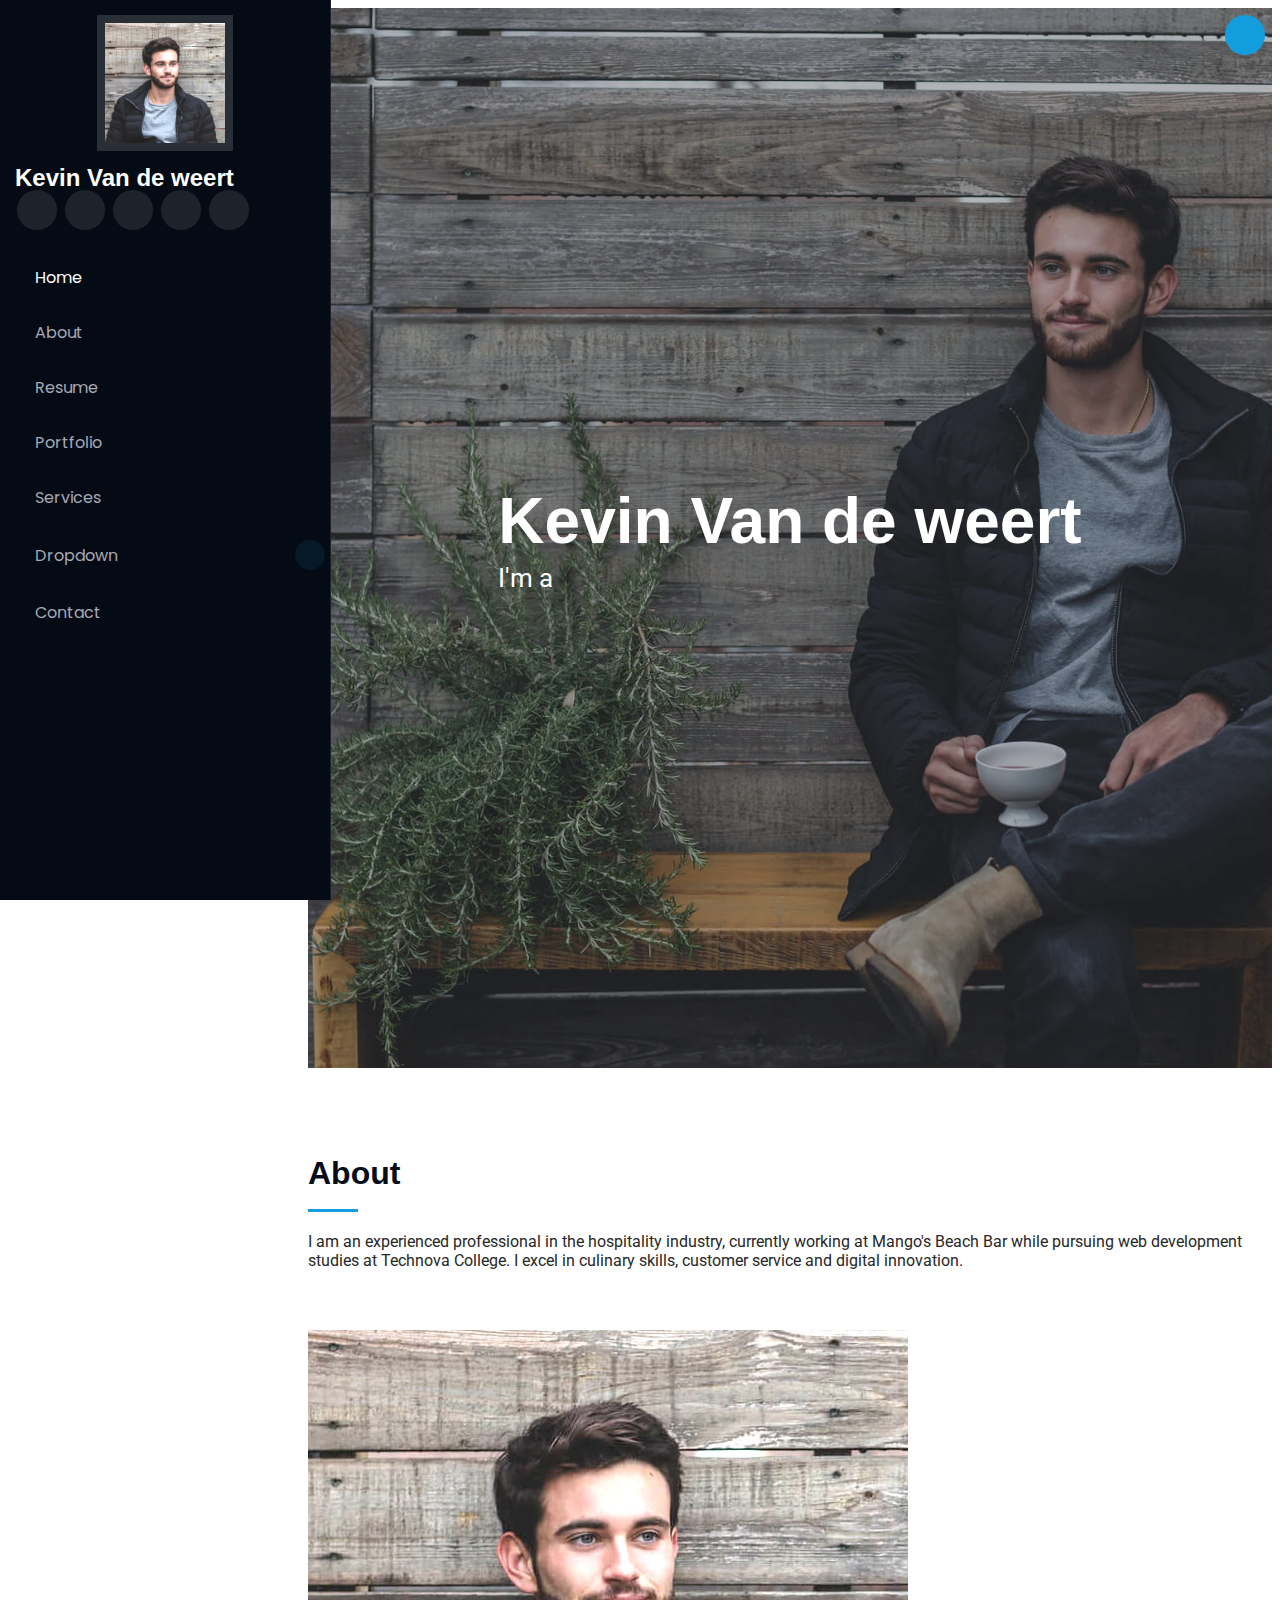
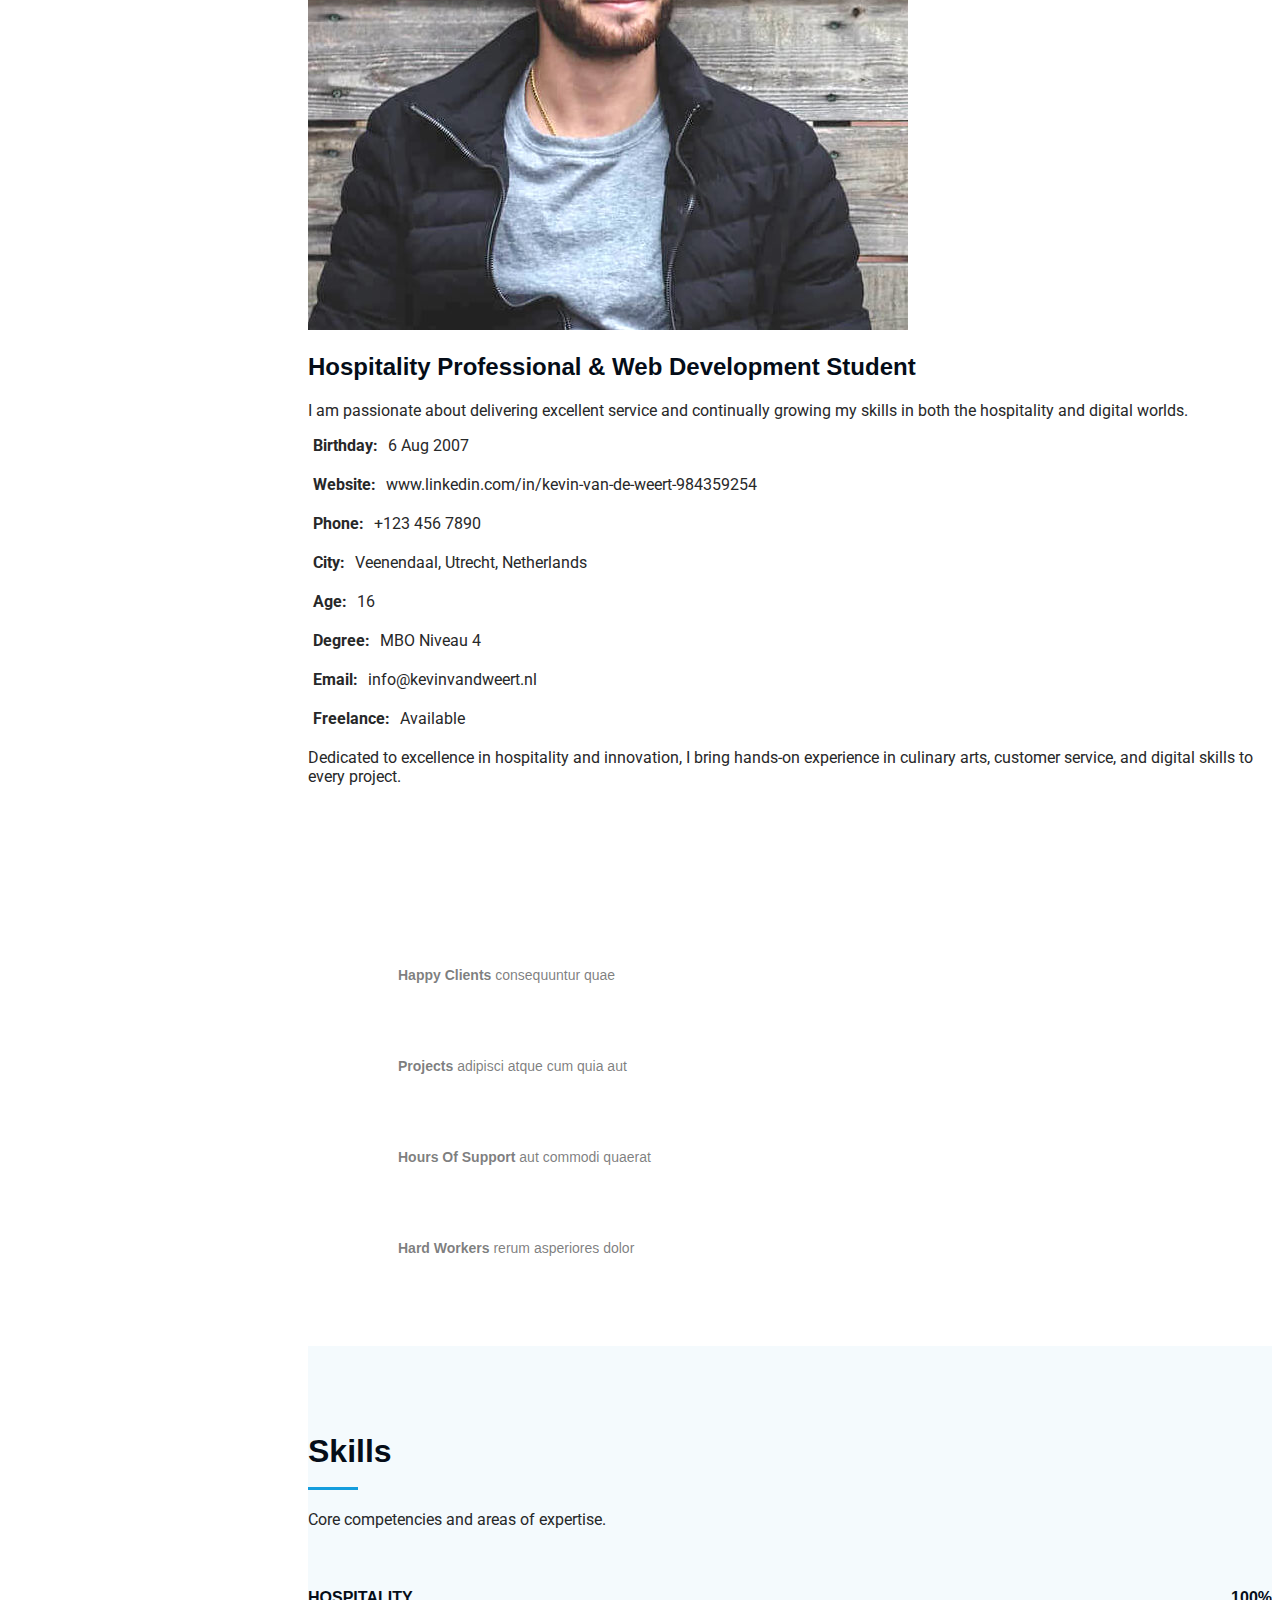
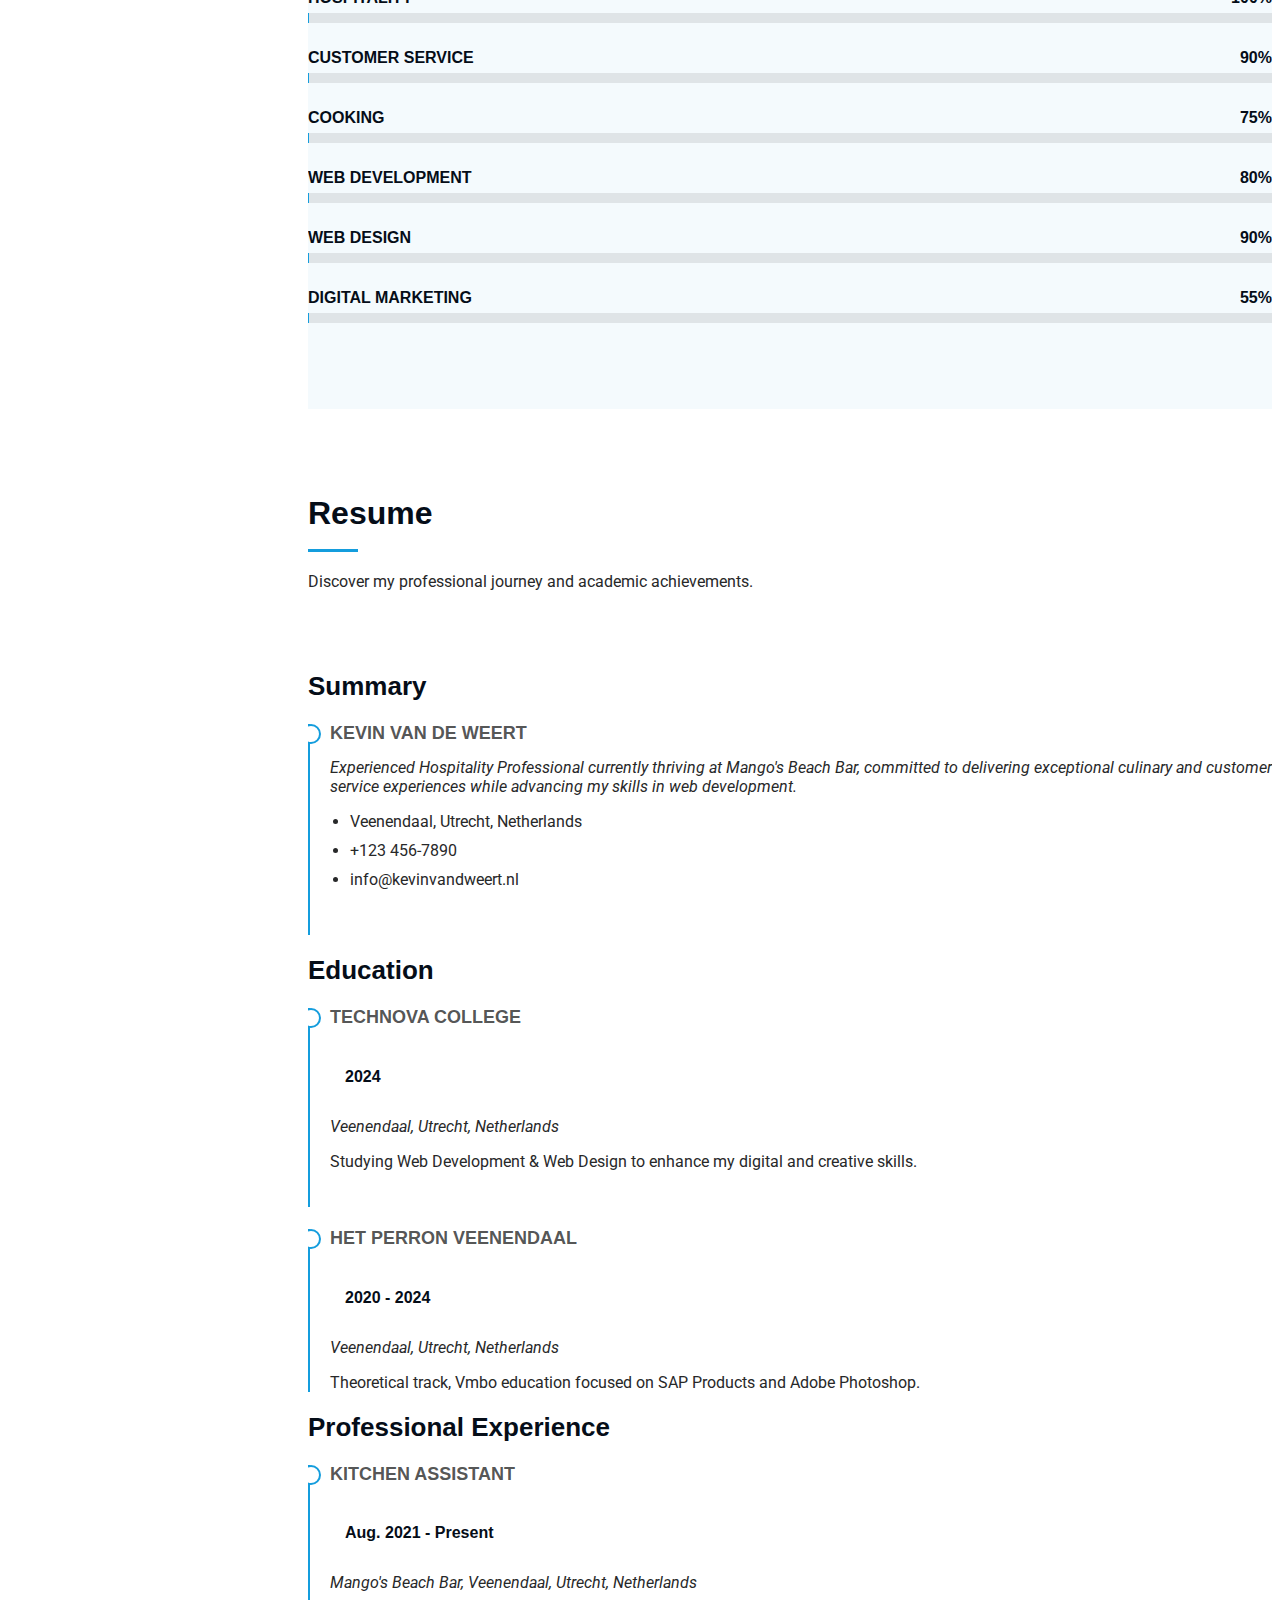
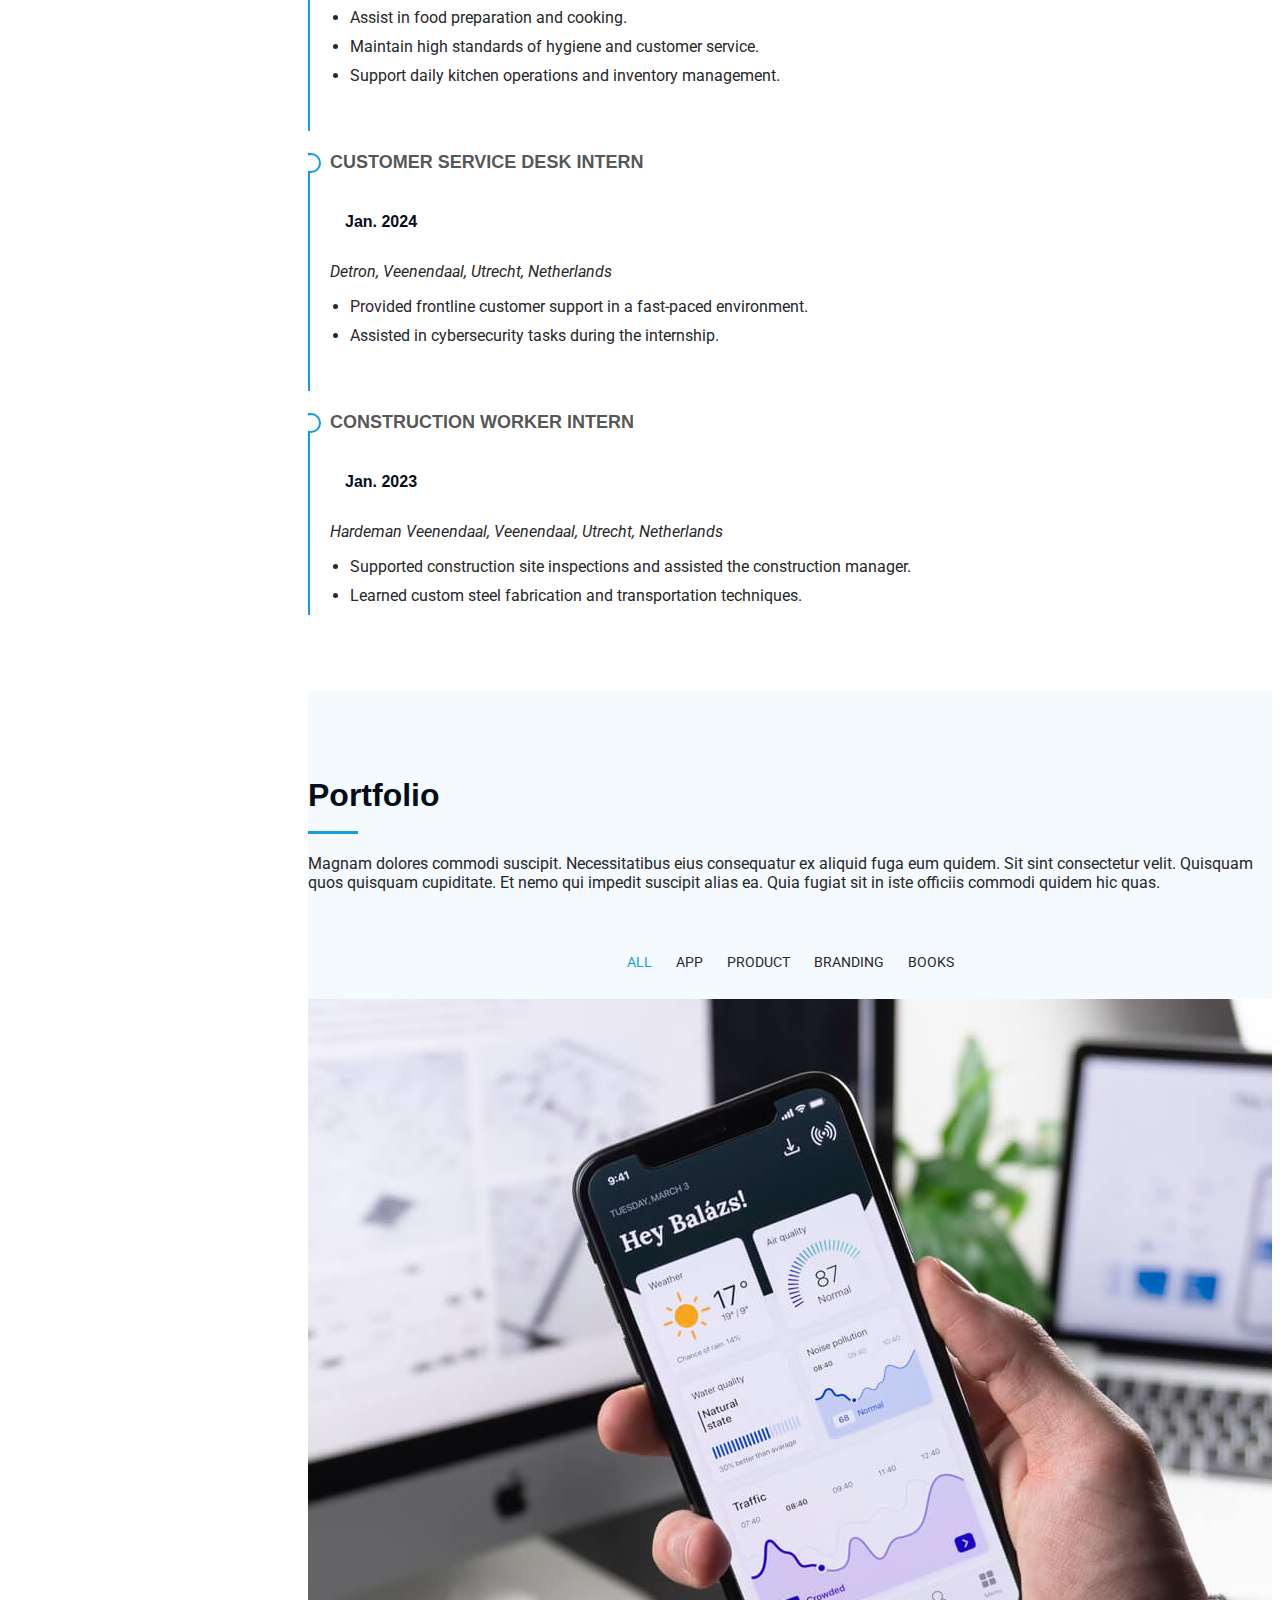
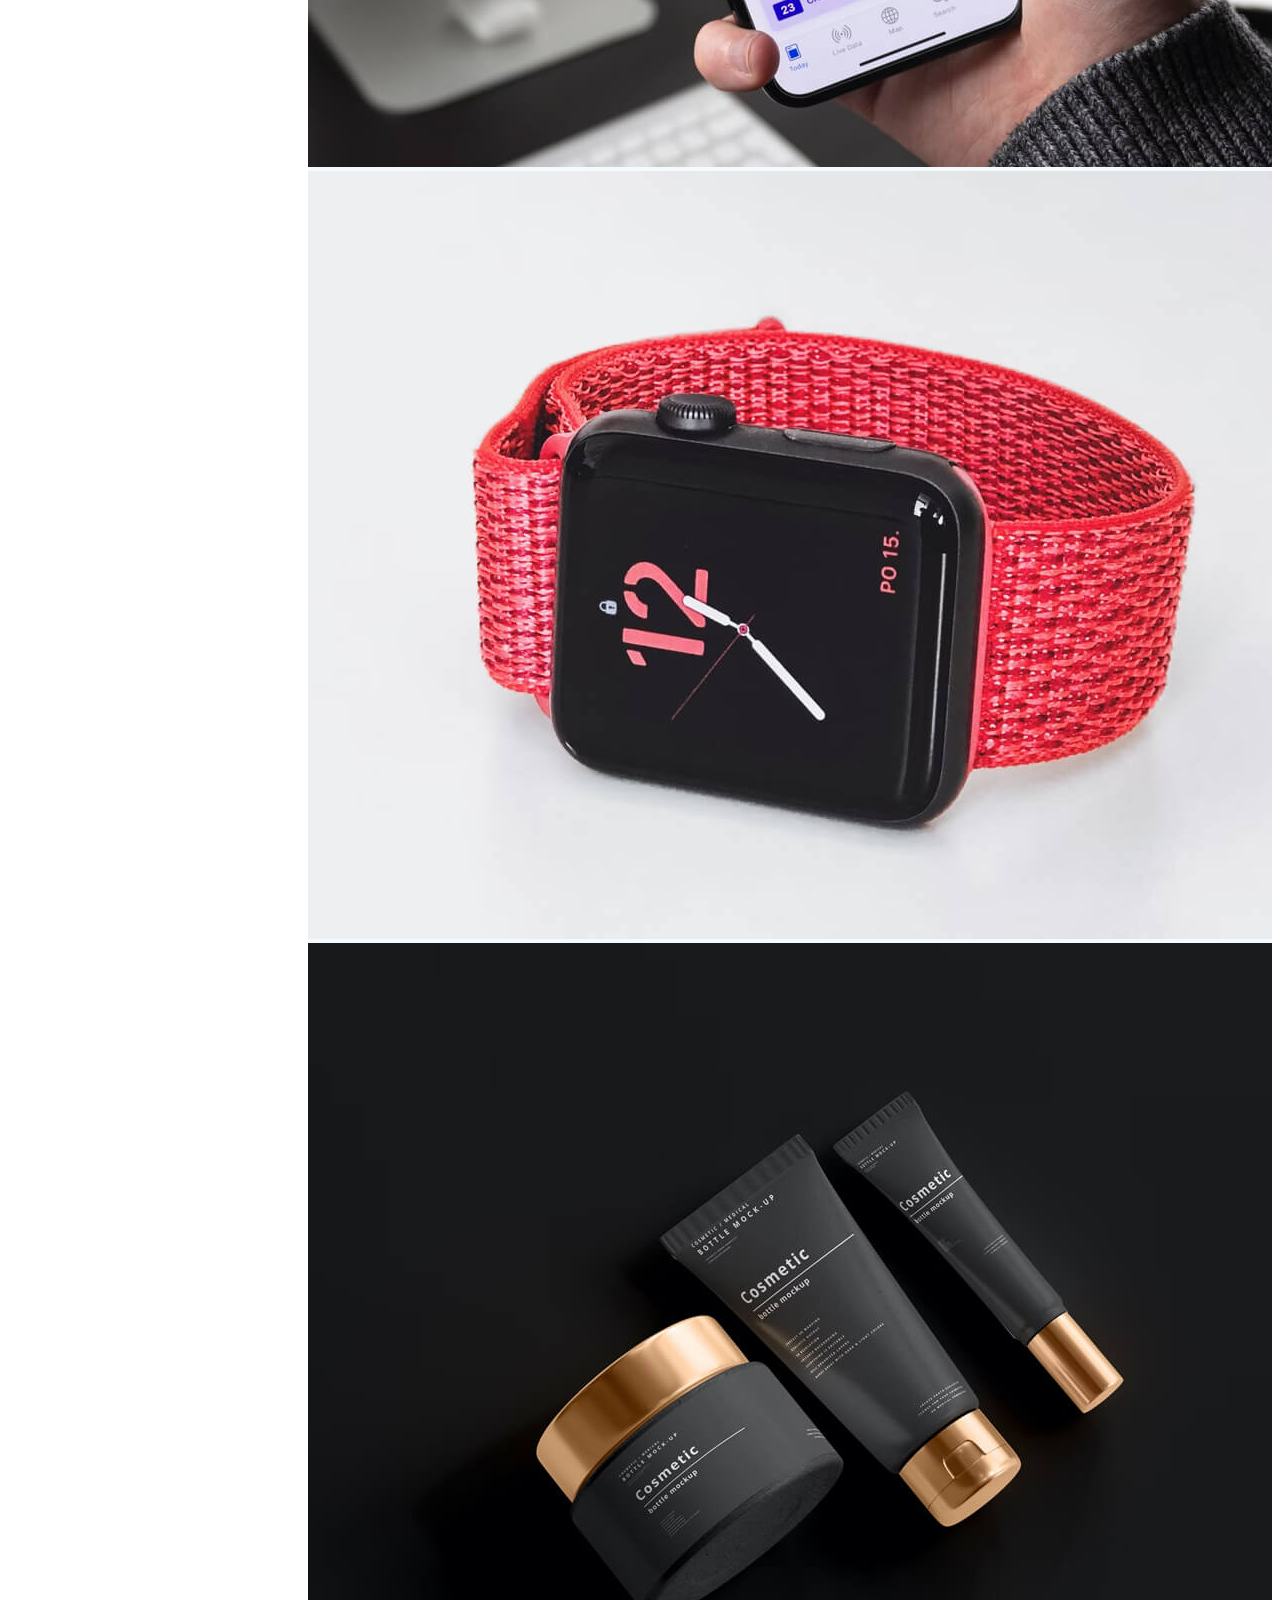
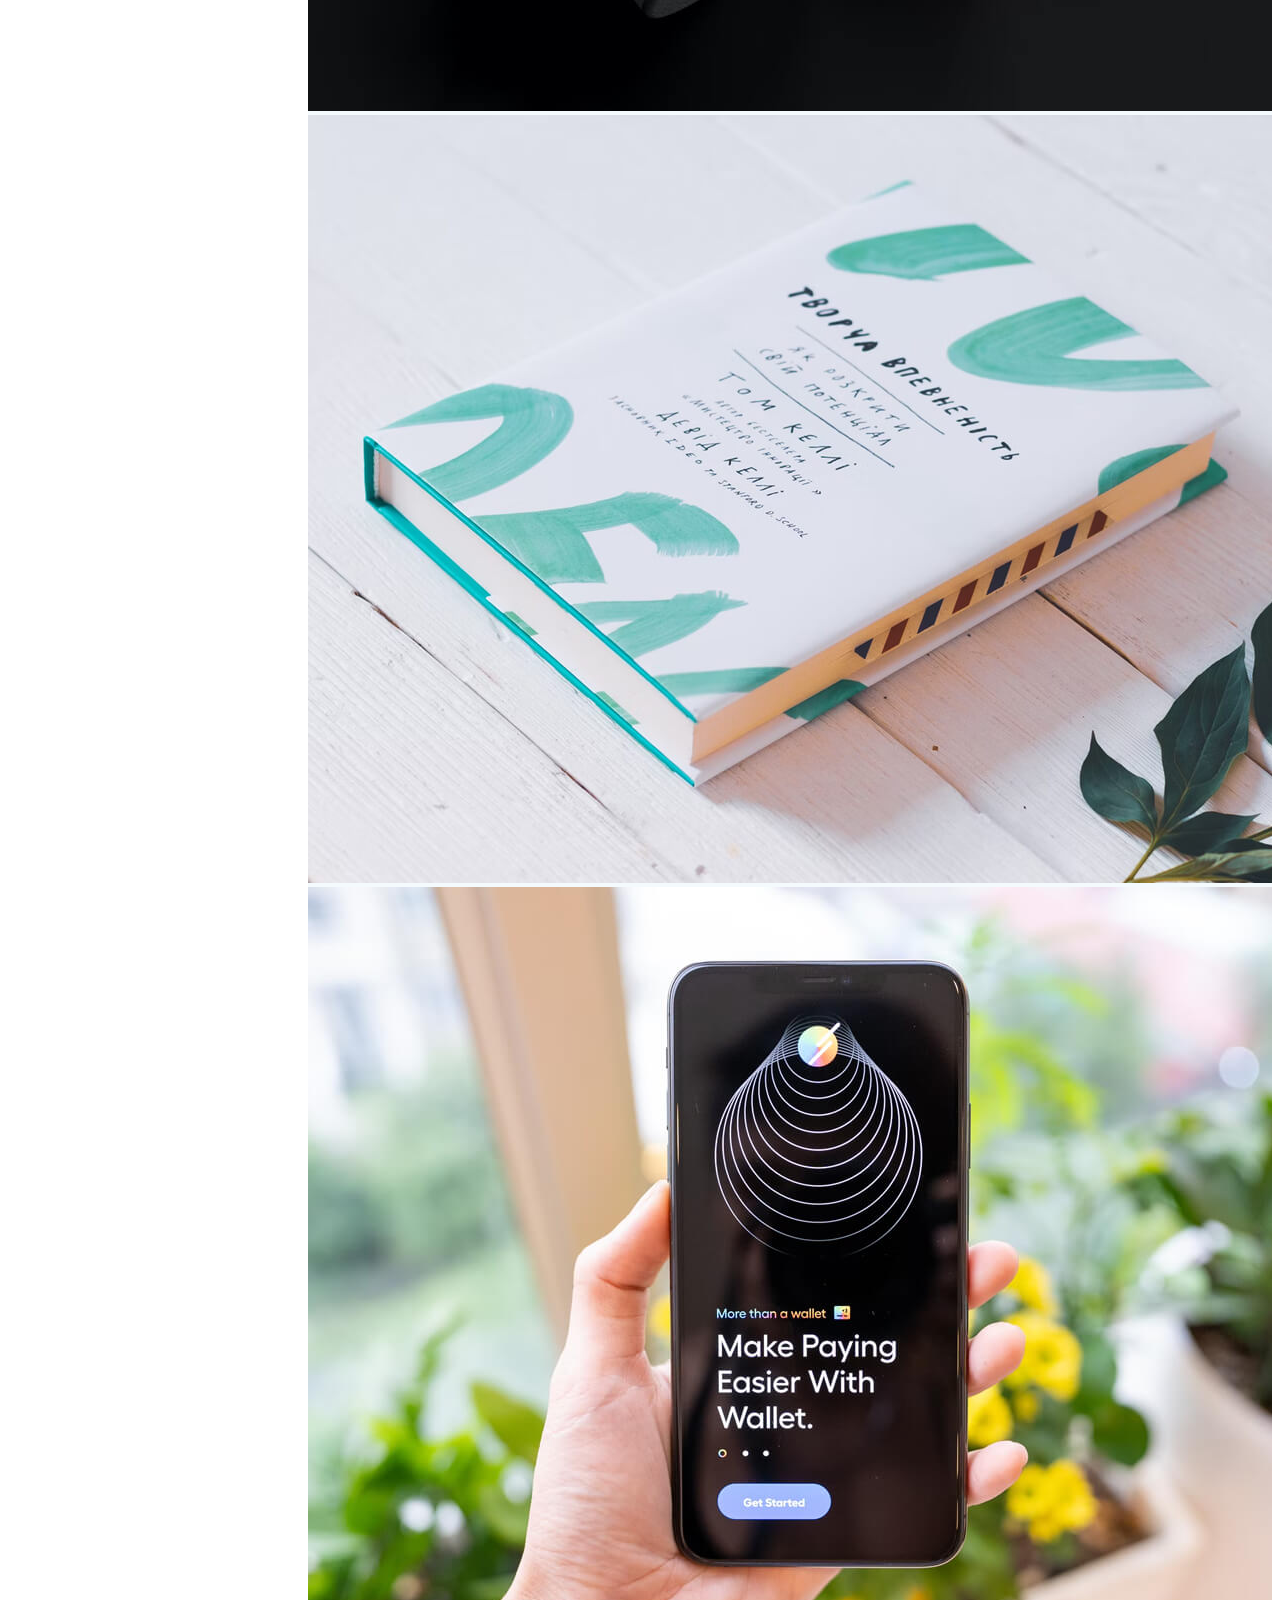
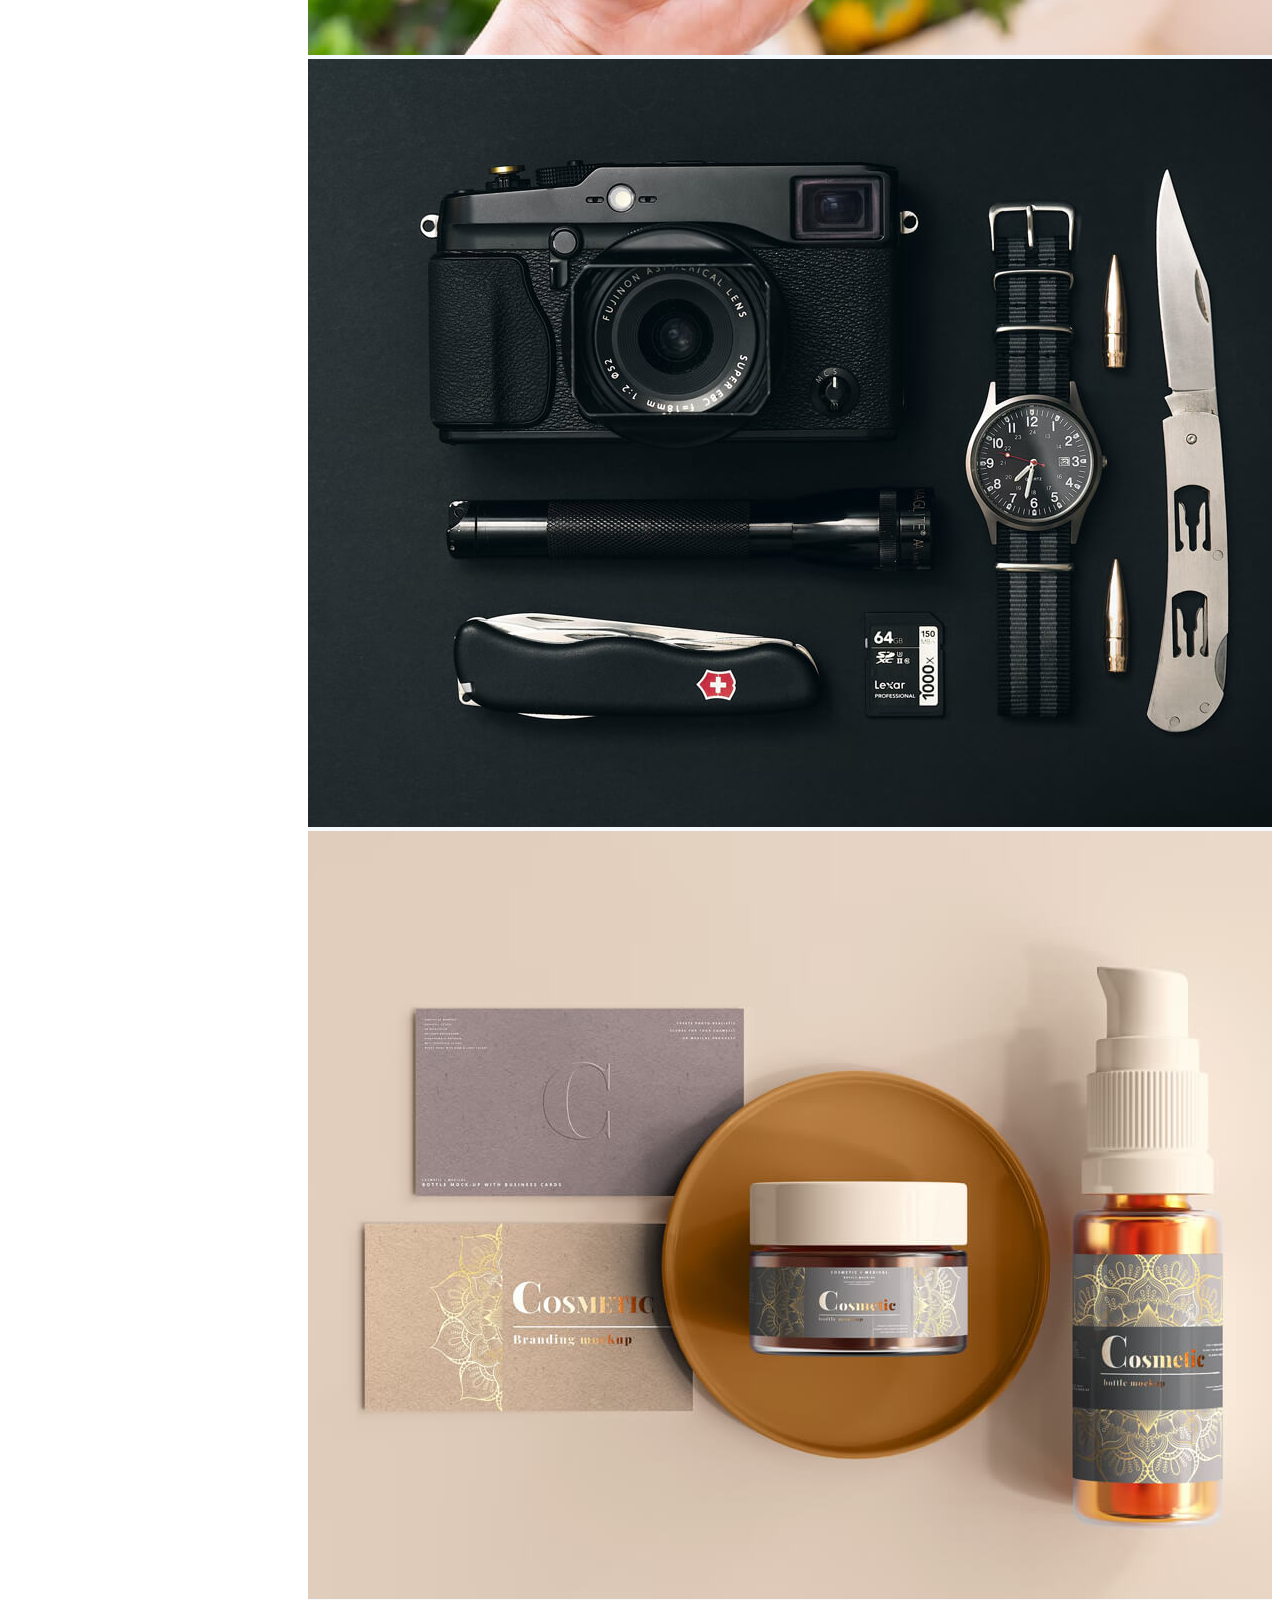
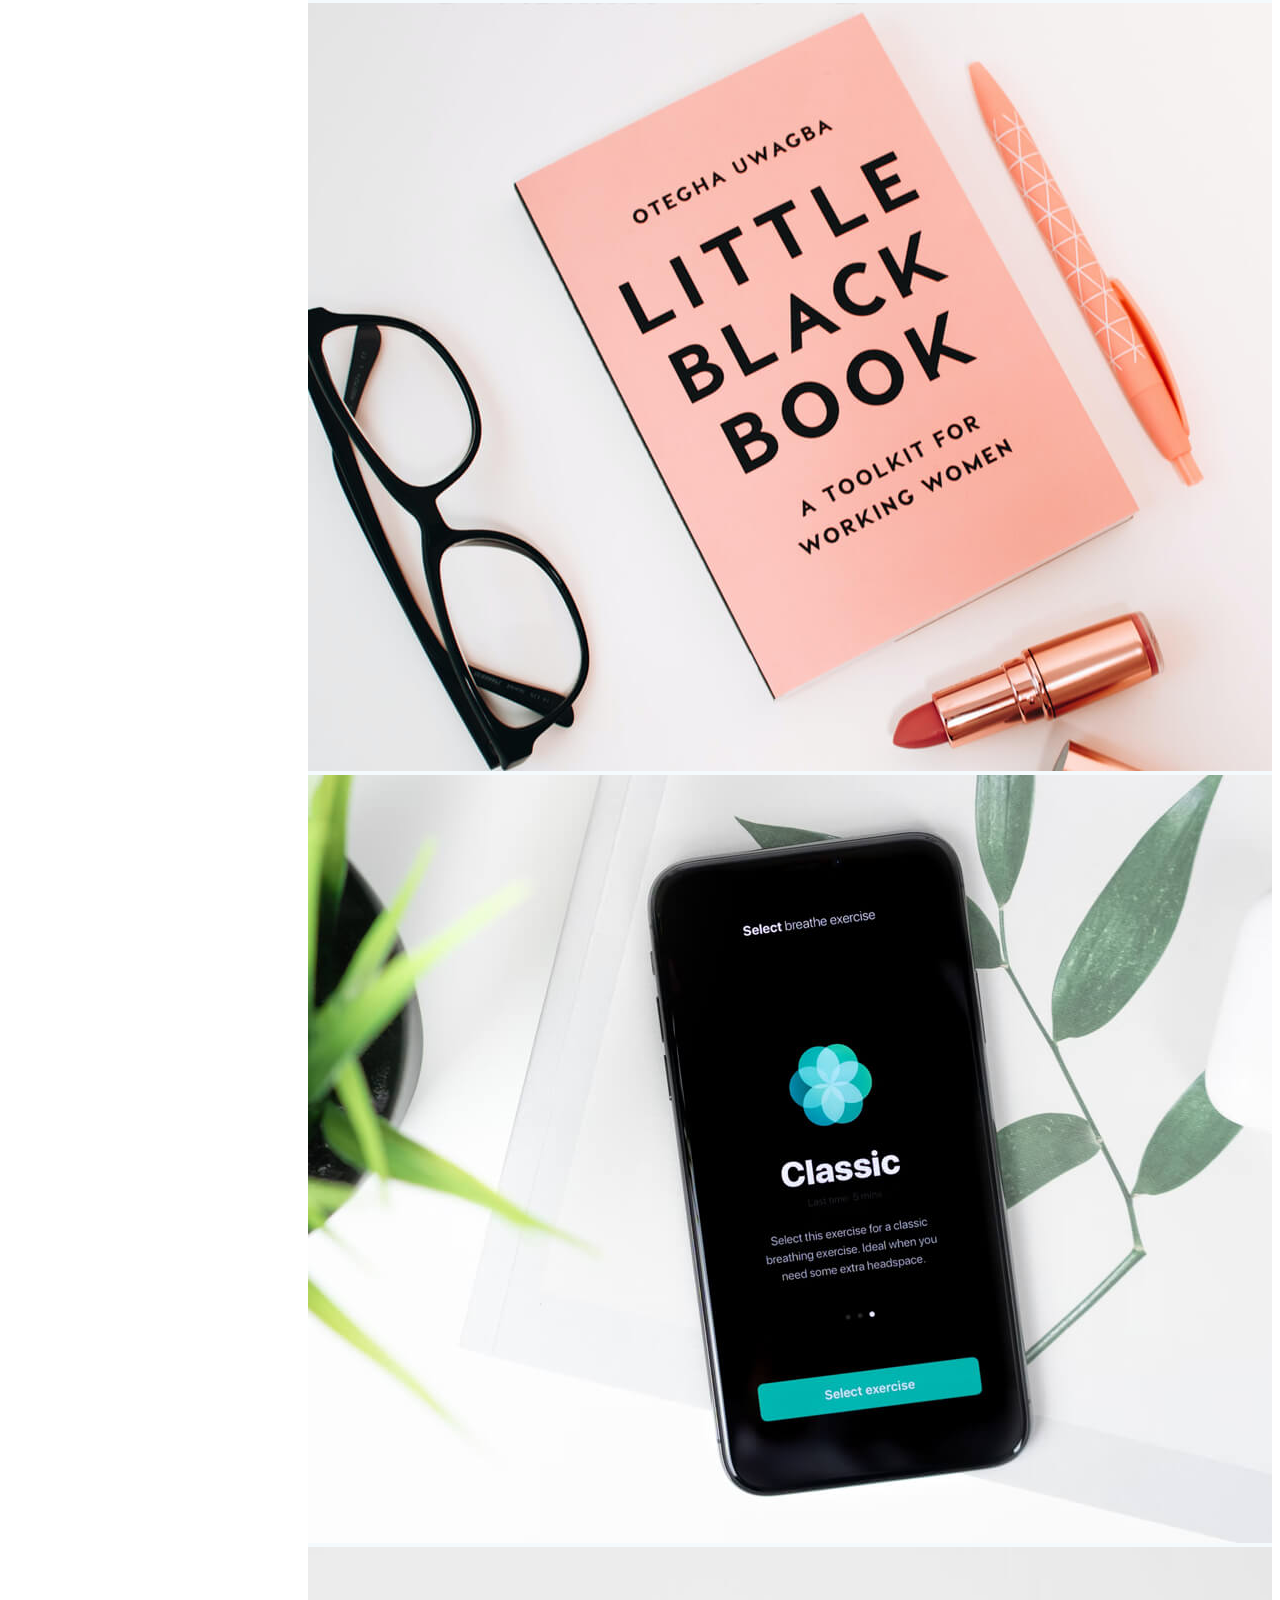
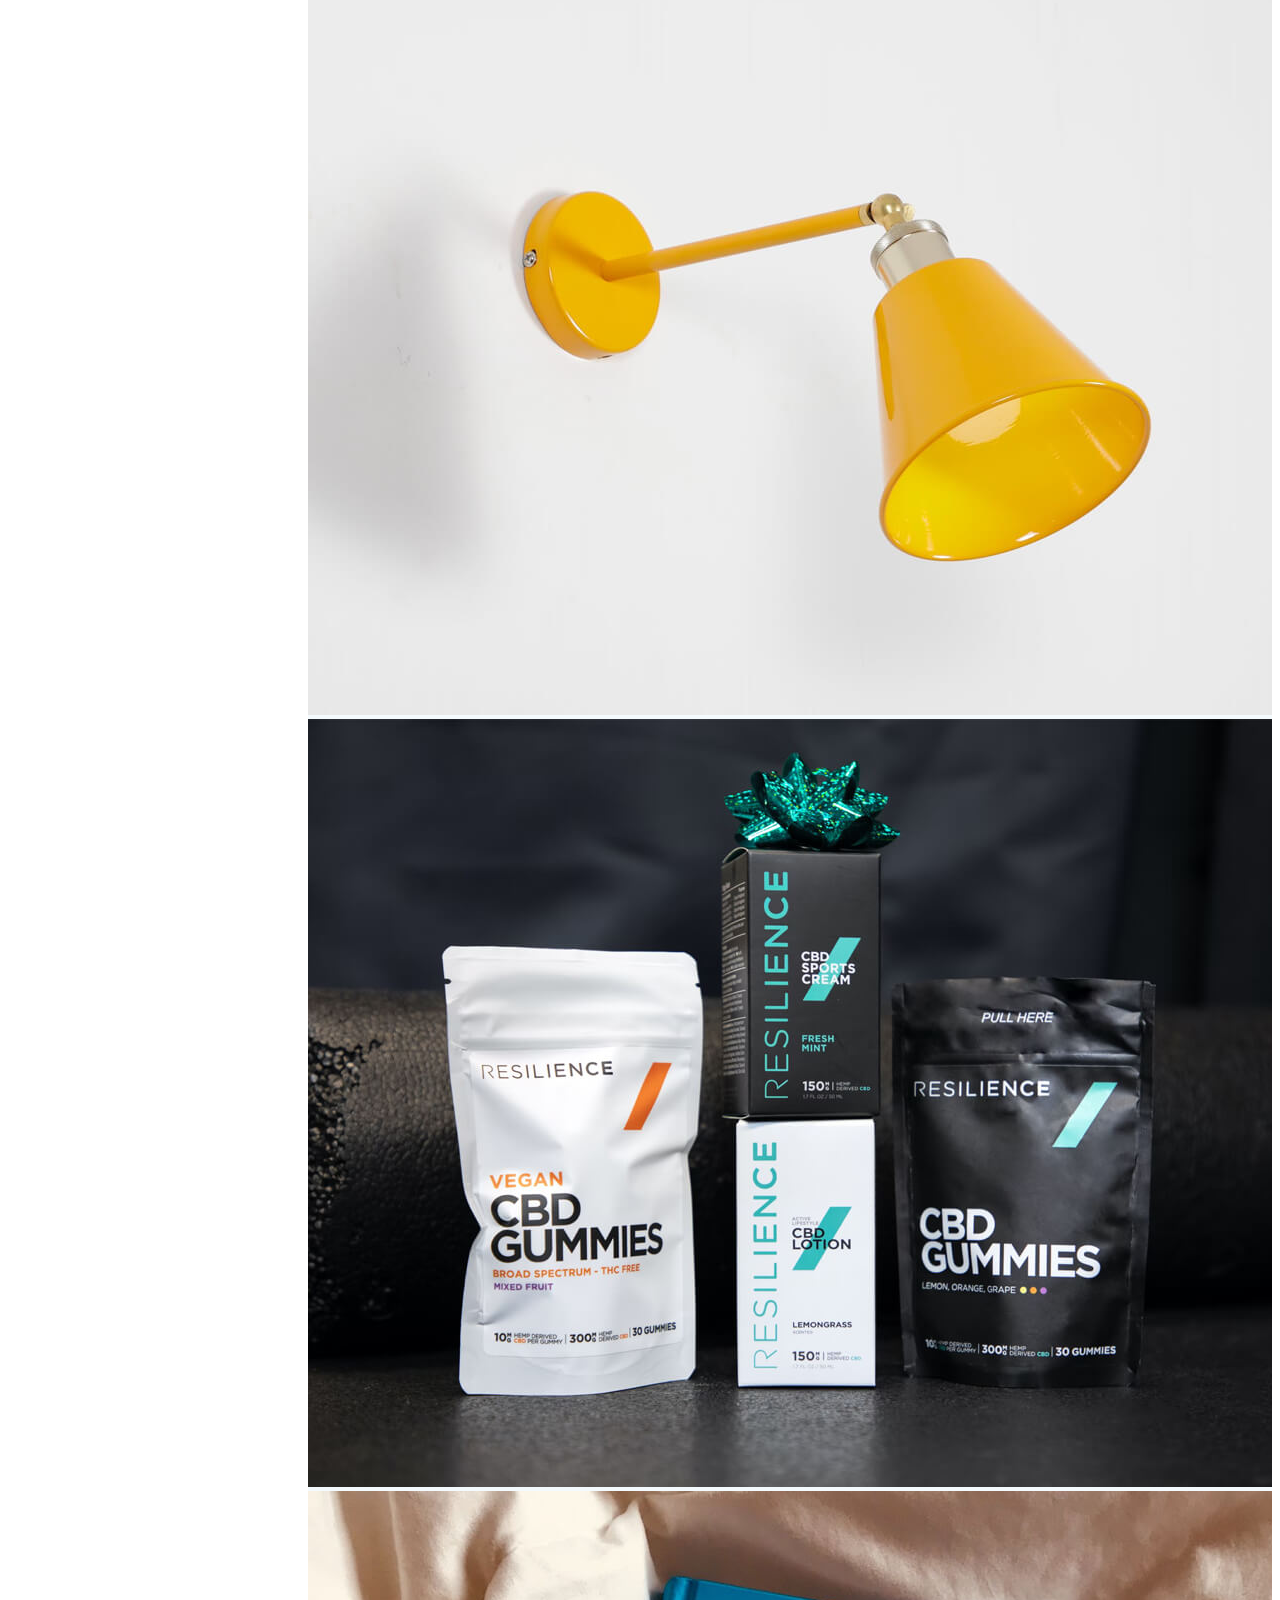
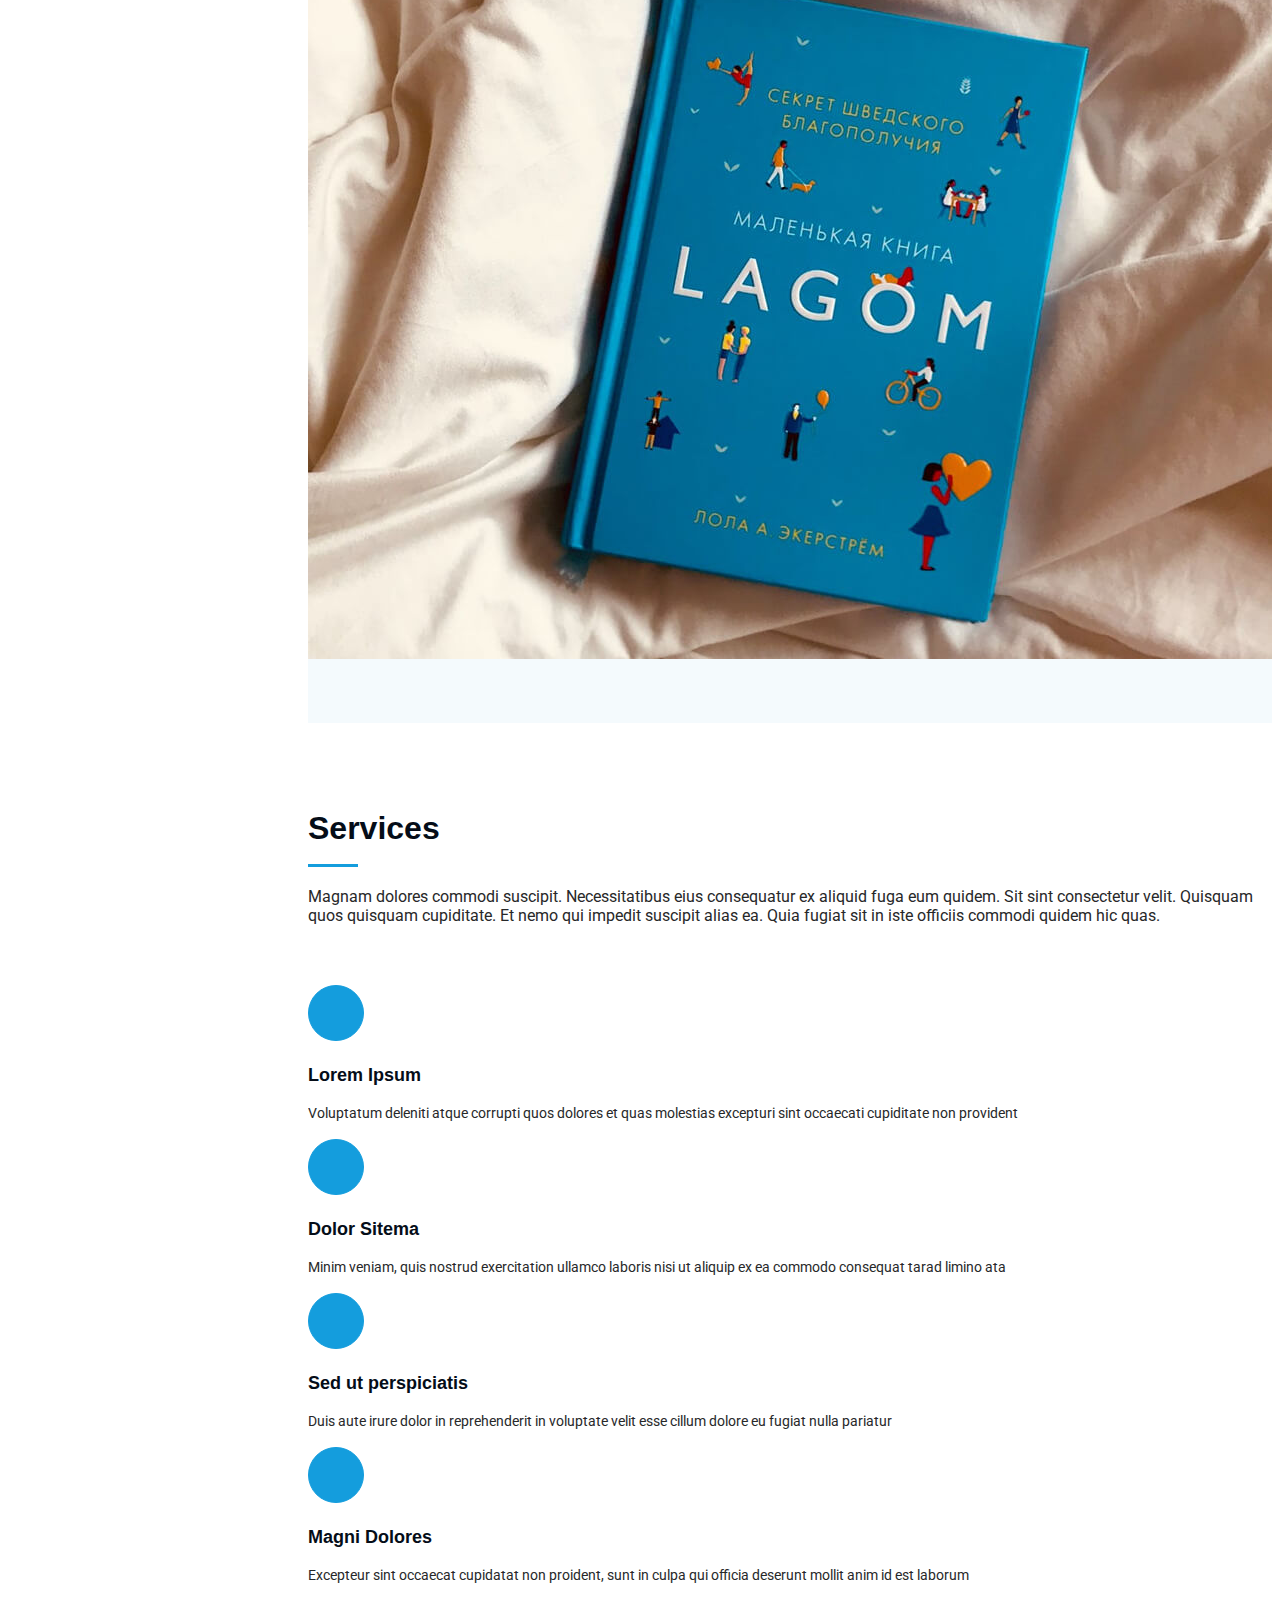
==== Portfolio/index.html @ fc35d69c "added all images that are going to be used, and changed readme" ====
<!DOCTYPE html>
<html lang="en">

<head>
  <meta charset="utf-8">
  <meta content="width=device-width, initial-scale=1.0" name="viewport">
  <title>Index</title>
  <meta content="" name="description">
  <meta content="" name="keywords">

  <!-- Favicons -->
  <link href="assets/img/favicon.png" rel="icon">
  <link href="assets/img/apple-touch-icon.png" rel="apple-touch-icon">

  <!-- Fonts -->
  <link href="https://fonts.googleapis.com" rel="preconnect">
  <link href="https://fonts.gstatic.com" rel="preconnect" crossorigin>
  <link href="https://fonts.googleapis.com/css2?family=Roboto:ital,wght@0,100;0,300;0,400;0,500;0,700;0,900;1,100;1,300;1,400;1,500;1,700;1,900&family=Poppins:ital,wght@0,100;0,200;0,300;0,400;0,500;0,600;0,700;0,800;0,900;1,100;1,200;1,300;1,400;1,500;1,600;1,700;1,800;1,900&display=swap" rel="stylesheet">

  <!-- Vendor CSS Files -->
  <link href="assets/vendor/bootstrap/css/bootstrap.min.css" rel="stylesheet">
  <link href="assets/vendor/bootstrap-icons/bootstrap-icons.css" rel="stylesheet">
  <link href="assets/vendor/aos/aos.css" rel="stylesheet">
  <link href="assets/vendor/glightbox/css/glightbox.min.css" rel="stylesheet">
  <link href="assets/vendor/swiper/swiper-bundle.min.css" rel="stylesheet">

  <!-- Main CSS File -->
  <link href="assets/css/main.css" rel="stylesheet">

</head>

<body class="index-page">

  <header id="header" class="header dark-background d-flex flex-column">
    <i class="header-toggle d-xl-none bi bi-list"></i>

    <div class="profile-img">
      <img src="assets/img/my-profile-img.jpg" alt="" class="img-fluid rounded-circle">
    </div>

    <a href="index.html" class="logo d-flex align-items-center justify-content-center">
      <!-- Uncomment the line below if you also wish to use an image logo -->
      <!-- <img src="assets/img/logo.png" alt=""> -->
      <h1 class="sitename">Kevin Van de weert</h1>
    </a>

    <div class="social-links text-center">
      <a href="#" class="twitter"><i class="bi bi-twitter-x"></i></a>
      <a href="#" class="facebook"><i class="bi bi-facebook"></i></a>
      <a href="#" class="instagram"><i class="bi bi-instagram"></i></a>
      <a href="#" class="google-plus"><i class="bi bi-skype"></i></a>
      <a href="#" class="linkedin"><i class="bi bi-linkedin"></i></a>
    </div>

    <nav id="navmenu" class="navmenu">
      <ul>
        <li><a href="#hero" class="active"><i class="bi bi-house navicon"></i>Home</a></li>
        <li><a href="#about"><i class="bi bi-person navicon"></i> About</a></li>
        <li><a href="#resume"><i class="bi bi-file-earmark-text navicon"></i> Resume</a></li>
        <li><a href="#portfolio"><i class="bi bi-images navicon"></i> Portfolio</a></li>
        <li><a href="#services"><i class="bi bi-hdd-stack navicon"></i> Services</a></li>
        <li class="dropdown"><a href="#"><i class="bi bi-menu-button navicon"></i> <span>Dropdown</span> <i class="bi bi-chevron-down toggle-dropdown"></i></a>
          <ul>
            <li><a href="#">Dropdown 1</a></li>
            <li class="dropdown"><a href="#"><span>Deep Dropdown</span> <i class="bi bi-chevron-down toggle-dropdown"></i></a>
              <ul>
                <li><a href="#">Deep Dropdown 1</a></li>
                <li><a href="#">Deep Dropdown 2</a></li>
                <li><a href="#">Deep Dropdown 3</a></li>
                <li><a href="#">Deep Dropdown 4</a></li>
                <li><a href="#">Deep Dropdown 5</a></li>
              </ul>
            </li>
            <li><a href="#">Dropdown 2</a></li>
            <li><a href="#">Dropdown 3</a></li>
            <li><a href="#">Dropdown 4</a></li>
          </ul>
        </li>
        <li><a href="#contact"><i class="bi bi-envelope navicon"></i> Contact</a></li>
      </ul>
    </nav>

  </header>

  <main class="main">

    <!-- Hero Section -->
    <section id="hero" class="hero section dark-background">

      <img src="assets/img/hero-bg.jpg" alt="" data-aos="fade-in" class="">

      <div class="container" data-aos="fade-up" data-aos-delay="100">
        <h2>Kevin Van de weert</h2>
        <p>I'm a <span class="typed" data-typed-items="Kitchen Assistant, Web Developer, Garde-Manger Chef, UI/UX designer"></span><span class="typed-cursor typed-cursor--blink" aria-hidden="true"></span></p>
      </div>

    </section><!-- /Hero Section -->

    <!-- About Section -->
    <section id="about" class="about section">

      <!-- Section Title -->
      <div class="container section-title" data-aos="fade-up">
        <h2>About</h2>
        <p>I am an experienced professional in the hospitality industry, currently working at Mango's Beach Bar while pursuing web development studies at Technova College. I excel in culinary skills, customer service and digital innovation.</p>
      </div><!-- End Section Title -->

      <div class="container" data-aos="fade-up" data-aos-delay="100">

        <div class="row gy-4 justify-content-center">
          <div class="col-lg-4">
            <img src="assets/img/my-profile-img.jpg" class="img-fluid" alt="">
          </div>
          <div class="col-lg-8 content">
            <h2>Hospitality Professional &amp; Web Development Student</h2>
            <p class="fst-italic py-3">
              I am passionate about delivering excellent service and continually growing my skills in both the hospitality and digital worlds.
            </p>
            <div class="row">
              <div class="col-lg-6">
                <ul>
                  <li><i class="bi bi-chevron-right"></i> <strong>Birthday:</strong> <span>6 Aug 2007</span></li>
                  <li><i class="bi bi-chevron-right"></i> <strong>Website:</strong> <span>www.linkedin.com/in/kevin-van-de-weert-984359254</span></li>
                  <li><i class="bi bi-chevron-right"></i> <strong>Phone:</strong> <span>+123 456 7890</span></li>
                  <li><i class="bi bi-chevron-right"></i> <strong>City:</strong> <span>Veenendaal, Utrecht, Netherlands</span></li>
                </ul>
              </div>
              <div class="col-lg-6">
                <ul>
                  <li><i class="bi bi-chevron-right"></i> <strong>Age:</strong> <span>16</span></li>
                  <li><i class="bi bi-chevron-right"></i> <strong>Degree:</strong> <span>MBO Niveau 4</span></li>
                  <li><i class="bi bi-chevron-right"></i> <strong>Email:</strong> <span>info@kevinvandweert.nl</span></li>
                  <li><i class="bi bi-chevron-right"></i> <strong>Freelance:</strong> <span>Available</span></li>
                </ul>
              </div>
            </div>
            <p class="py-3">
              Dedicated to excellence in hospitality and innovation, I bring hands-on experience in culinary arts, customer service, and digital skills to every project.
            </p>
          </div>
        </div>

      </div>

    </section><!-- /About Section -->

    <!-- Stats Section -->
    <section id="stats" class="stats section">

      <div class="container" data-aos="fade-up" data-aos-delay="100">

        <div class="row gy-4">

          <div class="col-lg-3 col-md-6">
            <div class="stats-item">
              <i class="bi bi-emoji-smile"></i>
              <span data-purecounter-start="0" data-purecounter-end="232" data-purecounter-duration="1" class="purecounter"></span>
              <p><strong>Happy Clients</strong> <span>consequuntur quae</span></p>
            </div>
          </div><!-- End Stats Item -->

          <div class="col-lg-3 col-md-6">
            <div class="stats-item">
              <i class="bi bi-journal-richtext"></i>
              <span data-purecounter-start="0" data-purecounter-end="521" data-purecounter-duration="1" class="purecounter"></span>
              <p><strong>Projects</strong> <span>adipisci atque cum quia aut</span></p>
            </div>
          </div><!-- End Stats Item -->

          <div class="col-lg-3 col-md-6">
            <div class="stats-item">
              <i class="bi bi-headset"></i>
              <span data-purecounter-start="0" data-purecounter-end="1453" data-purecounter-duration="1" class="purecounter"></span>
              <p><strong>Hours Of Support</strong> <span>aut commodi quaerat</span></p>
            </div>
          </div><!-- End Stats Item -->

          <div class="col-lg-3 col-md-6">
            <div class="stats-item">
              <i class="bi bi-people"></i>
              <span data-purecounter-start="0" data-purecounter-end="32" data-purecounter-duration="1" class="purecounter"></span>
              <p><strong>Hard Workers</strong> <span>rerum asperiores dolor</span></p>
            </div>
          </div><!-- End Stats Item -->

        </div>

      </div>

    </section><!-- /Stats Section -->

    <!-- Skills Section -->
    <section id="skills" class="skills section light-background">

      <!-- Section Title -->
      <div class="container section-title" data-aos="fade-up">
        <h2>Skills</h2>
        <p>Core competencies and areas of expertise.</p>
      </div><!-- End Section Title -->

      <div class="container" data-aos="fade-up" data-aos-delay="100">

        <div class="row skills-content skills-animation">

          <div class="col-lg-6">

            <div class="progress">
              <span class="skill"><span>Hospitality</span> <i class="val">100%</i></span>
              <div class="progress-bar-wrap">
                <div class="progress-bar" role="progressbar" aria-valuenow="100" aria-valuemin="0" aria-valuemax="100"></div>
              </div>
            </div><!-- End Skills Item -->

            <div class="progress">
              <span class="skill"><span>Customer Service</span> <i class="val">90%</i></span>
              <div class="progress-bar-wrap">
                <div class="progress-bar" role="progressbar" aria-valuenow="90" aria-valuemin="0" aria-valuemax="100"></div>
              </div>
            </div><!-- End Skills Item -->

            <div class="progress">
              <span class="skill"><span>Cooking</span> <i class="val">75%</i></span>
              <div class="progress-bar-wrap">
                <div class="progress-bar" role="progressbar" aria-valuenow="75" aria-valuemin="0" aria-valuemax="100"></div>
              </div>
            </div><!-- End Skills Item -->

          </div>

          <div class="col-lg-6">

            <div class="progress">
              <span class="skill"><span>Web Development</span> <i class="val">80%</i></span>
              <div class="progress-bar-wrap">
                <div class="progress-bar" role="progressbar" aria-valuenow="80" aria-valuemin="0" aria-valuemax="100"></div>
              </div>
            </div><!-- End Skills Item -->

            <div class="progress">
              <span class="skill"><span>Web Design</span> <i class="val">90%</i></span>
              <div class="progress-bar-wrap">
                <div class="progress-bar" role="progressbar" aria-valuenow="90" aria-valuemin="0" aria-valuemax="100"></div>
              </div>
            </div><!-- End Skills Item -->

            <div class="progress">
              <span class="skill"><span>Digital Marketing</span> <i class="val">55%</i></span>
              <div class="progress-bar-wrap">
                <div class="progress-bar" role="progressbar" aria-valuenow="55" aria-valuemin="0" aria-valuemax="100"></div>
              </div>
            </div><!-- End Skills Item -->

          </div>

        </div>

      </div>

    </section><!-- /Skills Section -->

    <!-- Resume Section -->
    <section id="resume" class="resume section">

      <!-- Section Title -->
      <div class="container section-title" data-aos="fade-up">
        <h2>Resume</h2>
        <p>Discover my professional journey and academic achievements.</p>
      </div><!-- End Section Title -->

      <div class="container">

        <div class="row">

          <div class="col-lg-6" data-aos="fade-up" data-aos-delay="100">
            <h3 class="resume-title">Summary</h3>

            <div class="resume-item pb-0">
              <h4>Kevin Van de weert</h4>
              <p><em>Experienced Hospitality Professional currently thriving at Mango's Beach Bar, committed to delivering exceptional culinary and customer service experiences while advancing my skills in web development.</em></p>
              <ul>
                <li>Veenendaal, Utrecht, Netherlands</li>
                <li>+123 456-7890</li>
                <li>info@kevinvandweert.nl</li>
              </ul>
            </div><!-- End Resume Item -->

            <h3 class="resume-title">Education</h3>
            <div class="resume-item">
              <h4>Technova College</h4>
              <h5>2024</h5>
              <p><em>Veenendaal, Utrecht, Netherlands</em></p>
              <p>Studying Web Development &amp; Web Design to enhance my digital and creative skills.</p>
            </div><!-- End Resume Item -->

            <div class="resume-item">
              <h4>Het perron veenendaal</h4>
              <h5>2020 - 2024</h5>
              <p><em>Veenendaal, Utrecht, Netherlands</em></p>
              <p>Theoretical track, Vmbo education focused on SAP Products and Adobe Photoshop.</p>
            </div><!-- End Resume Item -->

          </div>

          <div class="col-lg-6" data-aos="fade-up" data-aos-delay="200">
            <h3 class="resume-title">Professional Experience</h3>
            <div class="resume-item">
              <h4>Kitchen Assistant</h4>
              <h5>Aug. 2021 - Present</h5>
              <p><em>Mango's Beach Bar, Veenendaal, Utrecht, Netherlands</em></p>
              <ul>
                <li>Assist in food preparation and cooking.</li>
                <li>Maintain high standards of hygiene and customer service.</li>
                <li>Support daily kitchen operations and inventory management.</li>
              </ul>
            </div><!-- End Resume Item -->

            <div class="resume-item">
              <h4>Customer Service Desk Intern</h4>
              <h5>Jan. 2024</h5>
              <p><em>Detron, Veenendaal, Utrecht, Netherlands</em></p>
              <ul>
                <li>Provided frontline customer support in a fast-paced environment.</li>
                <li>Assisted in cybersecurity tasks during the internship.</li>
              </ul>
            </div><!-- End Resume Item -->

            <div class="resume-item">
              <h4>Construction Worker Intern</h4>
              <h5>Jan. 2023</h5>
              <p><em>Hardeman Veenendaal, Veenendaal, Utrecht, Netherlands</em></p>
              <ul>
                <li>Supported construction site inspections and assisted the construction manager.</li>
                <li>Learned custom steel fabrication and transportation techniques.</li>
              </ul>
            </div><!-- End Resume Item -->

          </div>

        </div>

      </div>

    </section><!-- /Resume Section -->

    <!-- Portfolio Section -->
    <section id="portfolio" class="portfolio section light-background">

      <!-- Section Title -->
      <div class="container section-title" data-aos="fade-up">
        <h2>Portfolio</h2>
        <p>Magnam dolores commodi suscipit. Necessitatibus eius consequatur ex aliquid fuga eum quidem. Sit sint consectetur velit. Quisquam quos quisquam cupiditate. Et nemo qui impedit suscipit alias ea. Quia fugiat sit in iste officiis commodi quidem hic quas.</p>
      </div><!-- End Section Title -->

      <div class="container">

        <div class="isotope-layout" data-default-filter="*" data-layout="masonry" data-sort="original-order">

          <ul class="portfolio-filters isotope-filters" data-aos="fade-up" data-aos-delay="100">
            <li data-filter="*" class="filter-active">All</li>
            <li data-filter=".filter-app">App</li>
            <li data-filter=".filter-product">Product</li>
            <li data-filter=".filter-branding">Branding</li>
            <li data-filter=".filter-books">Books</li>
          </ul><!-- End Portfolio Filters -->

          <div class="row gy-4 isotope-container" data-aos="fade-up" data-aos-delay="200">

            <div class="col-lg-4 col-md-6 portfolio-item isotope-item filter-app">
              <div class="portfolio-content h-100">
                <img src="assets/img/portfolio/app-1.jpg" class="img-fluid" alt="">
                <div class="portfolio-info">
                  <h4>App 1</h4>
                  <p>Lorem ipsum, dolor sit amet consectetur</p>
                  <a href="assets/img/portfolio/app-1.jpg" title="App 1" data-gallery="portfolio-gallery-app" class="glightbox preview-link"><i class="bi bi-zoom-in"></i></a>
                  <a href="portfolio-details.html" title="More Details" class="details-link"><i class="bi bi-link-45deg"></i></a>
                </div>
              </div>
            </div><!-- End Portfolio Item -->

            <div class="col-lg-4 col-md-6 portfolio-item isotope-item filter-product">
              <div class="portfolio-content h-100">
                <img src="assets/img/portfolio/product-1.jpg" class="img-fluid" alt="">
                <div class="portfolio-info">
                  <h4>Product 1</h4>
                  <p>Lorem ipsum, dolor sit amet consectetur</p>
                  <a href="assets/img/portfolio/product-1.jpg" title="Product 1" data-gallery="portfolio-gallery-product" class="glightbox preview-link"><i class="bi bi-zoom-in"></i></a>
                  <a href="portfolio-details.html" title="More Details" class="details-link"><i class="bi bi-link-45deg"></i></a>
                </div>
              </div>
            </div><!-- End Portfolio Item -->

            <div class="col-lg-4 col-md-6 portfolio-item isotope-item filter-branding">
              <div class="portfolio-content h-100">
                <img src="assets/img/portfolio/branding-1.jpg" class="img-fluid" alt="">
                <div class="portfolio-info">
                  <h4>Branding 1</h4>
                  <p>Lorem ipsum, dolor sit amet consectetur</p>
                  <a href="assets/img/portfolio/branding-1.jpg" title="Branding 1" data-gallery="portfolio-gallery-branding" class="glightbox preview-link"><i class="bi bi-zoom-in"></i></a>
                  <a href="portfolio-details.html" title="More Details" class="details-link"><i class="bi bi-link-45deg"></i></a>
                </div>
              </div>
            </div><!-- End Portfolio Item -->

            <div class="col-lg-4 col-md-6 portfolio-item isotope-item filter-books">
              <div class="portfolio-content h-100">
                <img src="assets/img/portfolio/books-1.jpg" class="img-fluid" alt="">
                <div class="portfolio-info">
                  <h4>Books 1</h4>
                  <p>Lorem ipsum, dolor sit amet consectetur</p>
                  <a href="assets/img/portfolio/books-1.jpg" title="Branding 1" data-gallery="portfolio-gallery-book" class="glightbox preview-link"><i class="bi bi-zoom-in"></i></a>
                  <a href="portfolio-details.html" title="More Details" class="details-link"><i class="bi bi-link-45deg"></i></a>
                </div>
              </div>
            </div><!-- End Portfolio Item -->

            <div class="col-lg-4 col-md-6 portfolio-item isotope-item filter-app">
              <div class="portfolio-content h-100">
                <img src="assets/img/portfolio/app-2.jpg" class="img-fluid" alt="">
                <div class="portfolio-info">
                  <h4>App 2</h4>
                  <p>Lorem ipsum, dolor sit amet consectetur</p>
                  <a href="assets/img/portfolio/app-2.jpg" title="App 2" data-gallery="portfolio-gallery-app" class="glightbox preview-link"><i class="bi bi-zoom-in"></i></a>
                  <a href="portfolio-details.html" title="More Details" class="details-link"><i class="bi bi-link-45deg"></i></a>
                </div>
              </div>
            </div><!-- End Portfolio Item -->

            <div class="col-lg-4 col-md-6 portfolio-item isotope-item filter-product">
              <div class="portfolio-content h-100">
                <img src="assets/img/portfolio/product-2.jpg" class="img-fluid" alt="">
                <div class="portfolio-info">
                  <h4>Product 2</h4>
                  <p>Lorem ipsum, dolor sit amet consectetur</p>
                  <a href="assets/img/portfolio/product-2.jpg" title="Product 2" data-gallery="portfolio-gallery-product" class="glightbox preview-link"><i class="bi bi-zoom-in"></i></a>
                  <a href="portfolio-details.html" title="More Details" class="details-link"><i class="bi bi-link-45deg"></i></a>
                </div>
              </div>
            </div><!-- End Portfolio Item -->

            <div class="col-lg-4 col-md-6 portfolio-item isotope-item filter-branding">
              <div class="portfolio-content h-100">
                <img src="assets/img/portfolio/branding-2.jpg" class="img-fluid" alt="">
                <div class="portfolio-info">
                  <h4>Branding 2</h4>
                  <p>Lorem ipsum, dolor sit amet consectetur</p>
                  <a href="assets/img/portfolio/branding-2.jpg" title="Branding 2" data-gallery="portfolio-gallery-branding" class="glightbox preview-link"><i class="bi bi-zoom-in"></i></a>
                  <a href="portfolio-details.html" title="More Details" class="details-link"><i class="bi bi-link-45deg"></i></a>
                </div>
              </div>
            </div><!-- End Portfolio Item -->

            <div class="col-lg-4 col-md-6 portfolio-item isotope-item filter-books">
              <div class="portfolio-content h-100">
                <img src="assets/img/portfolio/books-2.jpg" class="img-fluid" alt="">
                <div class="portfolio-info">
                  <h4>Books 2</h4>
                  <p>Lorem ipsum, dolor sit amet consectetur</p>
                  <a href="assets/img/portfolio/books-2.jpg" title="Branding 2" data-gallery="portfolio-gallery-book" class="glightbox preview-link"><i class="bi bi-zoom-in"></i></a>
                  <a href="portfolio-details.html" title="More Details" class="details-link"><i class="bi bi-link-45deg"></i></a>
                </div>
              </div>
            </div><!-- End Portfolio Item -->

            <div class="col-lg-4 col-md-6 portfolio-item isotope-item filter-app">
              <div class="portfolio-content h-100">
                <img src="assets/img/portfolio/app-3.jpg" class="img-fluid" alt="">
                <div class="portfolio-info">
                  <h4>App 3</h4>
                  <p>Lorem ipsum, dolor sit amet consectetur</p>
                  <a href="assets/img/portfolio/app-3.jpg" title="App 3" data-gallery="portfolio-gallery-app" class="glightbox preview-link"><i class="bi bi-zoom-in"></i></a>
                  <a href="portfolio-details.html" title="More Details" class="details-link"><i class="bi bi-link-45deg"></i></a>
                </div>
              </div>
            </div><!-- End Portfolio Item -->

            <div class="col-lg-4 col-md-6 portfolio-item isotope-item filter-product">
              <div class="portfolio-content h-100">
                <img src="assets/img/portfolio/product-3.jpg" class="img-fluid" alt="">
                <div class="portfolio-info">
                  <h4>Product 3</h4>
                  <p>Lorem ipsum, dolor sit amet consectetur</p>
                  <a href="assets/img/portfolio/product-3.jpg" title="Product 3" data-gallery="portfolio-gallery-product" class="glightbox preview-link"><i class="bi bi-zoom-in"></i></a>
                  <a href="portfolio-details.html" title="More Details" class="details-link"><i class="bi bi-link-45deg"></i></a>
                </div>
              </div>
            </div><!-- End Portfolio Item -->

            <div class="col-lg-4 col-md-6 portfolio-item isotope-item filter-branding">
              <div class="portfolio-content h-100">
                <img src="assets/img/portfolio/branding-3.jpg" class="img-fluid" alt="">
                <div class="portfolio-info">
                  <h4>Branding 3</h4>
                  <p>Lorem ipsum, dolor sit amet consectetur</p>
                  <a href="assets/img/portfolio/branding-3.jpg" title="Branding 2" data-gallery="portfolio-gallery-branding" class="glightbox preview-link"><i class="bi bi-zoom-in"></i></a>
                  <a href="portfolio-details.html" title="More Details" class="details-link"><i class="bi bi-link-45deg"></i></a>
                </div>
              </div>
            </div><!-- End Portfolio Item -->

            <div class="col-lg-4 col-md-6 portfolio-item isotope-item filter-books">
              <div class="portfolio-content h-100">
                <img src="assets/img/portfolio/books-3.jpg" class="img-fluid" alt="">
                <div class="portfolio-info">
                  <h4>Books 3</h4>
                  <p>Lorem ipsum, dolor sit amet consectetur</p>
                  <a href="assets/img/portfolio/books-3.jpg" title="Branding 3" data-gallery="portfolio-gallery-book" class="glightbox preview-link"><i class="bi bi-zoom-in"></i></a>
                  <a href="portfolio-details.html" title="More Details" class="details-link"><i class="bi bi-link-45deg"></i></a>
                </div>
              </div>
            </div><!-- End Portfolio Item -->

          </div><!-- End Portfolio Container -->

        </div>

      </div>

    </section><!-- /Portfolio Section -->

    <!-- Services Section -->
    <section id="services" class="services section">

      <!-- Section Title -->
      <div class="container section-title" data-aos="fade-up">
        <h2>Services</h2>
        <p>Magnam dolores commodi suscipit. Necessitatibus eius consequatur ex aliquid fuga eum quidem. Sit sint consectetur velit. Quisquam quos quisquam cupiditate. Et nemo qui impedit suscipit alias ea. Quia fugiat sit in iste officiis commodi quidem hic quas.</p>
      </div><!-- End Section Title -->

      <div class="container">

        <div class="row gy-4">

          <div class="col-lg-4 col-md-6 service-item d-flex" data-aos="fade-up" data-aos-delay="100">
            <div class="icon flex-shrink-0"><i class="bi bi-briefcase"></i></div>
            <div>
              <h4 class="title"><a href="service-details.html" class="stretched-link">Lorem Ipsum</a></h4>
              <p class="description">Voluptatum deleniti atque corrupti quos dolores et quas molestias excepturi sint occaecati cupiditate non provident</p>
            </div>
          </div>
          <!-- End Service Item -->

          <div class="col-lg-4 col-md-6 service-item d-flex" data-aos="fade-up" data-aos-delay="200">
            <div class="icon flex-shrink-0"><i class="bi bi-card-checklist"></i></div>
            <div>
              <h4 class="title"><a href="service-details.html" class="stretched-link">Dolor Sitema</a></h4>
              <p class="description">Minim veniam, quis nostrud exercitation ullamco laboris nisi ut aliquip ex ea commodo consequat tarad limino ata</p>
            </div>
          </div><!-- End Service Item -->

          <div class="col-lg-4 col-md-6 service-item d-flex" data-aos="fade-up" data-aos-delay="300">
            <div class="icon flex-shrink-0"><i class="bi bi-bar-chart"></i></div>
            <div>
              <h4 class="title"><a href="service-details.html" class="stretched-link">Sed ut perspiciatis</a></h4>
              <p class="description">Duis aute irure dolor in reprehenderit in voluptate velit esse cillum dolore eu fugiat nulla pariatur</p>
            </div>
          </div><!-- End Service Item -->

          <div class="col-lg-4 col-md-6 service-item d-flex" data-aos="fade-up" data-aos-delay="400">
            <div class="icon flex-shrink-0"><i class="bi bi-binoculars"></i></div>
            <div>
              <h4 class="title"><a href="service-details.html" class="stretched-link">Magni Dolores</a></h4>
              <p class="description">Excepteur sint occaecat cupidatat non proident, sunt in culpa qui officia deserunt mollit anim id est laborum</p>
            </div>
          </div><!-- End Service Item -->

          <div class="col-lg-4 col-md-6 service-item d-flex" data-aos="fade-up" data-aos-delay="500">
            <div class="icon flex-shrink-0"><i class="bi bi-brightness-high"></i></div>
            <div>
              <h4 class="title"><a href="service-details.html" class="stretched-link">Nemo Enim</a></h4>
              <p class="description">At vero eos et accusamus et iusto odio dignissimos ducimus qui blanditiis praesentium voluptatum deleniti atque</p>
            </div>
          </div><!-- End Service Item -->

          <div class="col-lg-4 col-md-6 service-item d-flex" data-aos="fade-up" data-aos-delay="600">
            <div class="icon flex-shrink-0"><i class="bi bi-calendar4-week"></i></div>
            <div>
              <h4 class="title"><a href="service-details.html" class="stretched-link">Eiusmod Tempor</a></h4>
              <p class="description">Et harum quidem rerum facilis est et expedita distinctio. Nam libero tempore, cum soluta nobis est eligendi</p>
            </div>
          </div><!-- End Service Item -->

        </div>

      </div>

    </section><!-- /Services Section -->

    <!-- Contact Section -->
    <section id="contact" class="contact section">

      <!-- Section Title -->
      <div class="container section-title" data-aos="fade-up">
        <h2>Contact</h2>
        <p>Necessitatibus eius consequatur ex aliquid fuga eum quidem sint consectetur velit</p>
      </div><!-- End Section Title -->

      <div class="container" data-aos="fade-up" data-aos-delay="100">

        <div class="row gy-4">

          <div class="col-lg-5">

            <div class="info-wrap">
              <div class="info-item d-flex" data-aos="fade-up" data-aos-delay="200">
                <i class="bi bi-geo-alt flex-shrink-0"></i>
                <div>
                  <h3>Address</h3>
                  <p>A108 Adam Street, New York, NY 535022</p>
                </div>
              </div><!-- End Info Item -->

              <div class="info-item d-flex" data-aos="fade-up" data-aos-delay="300">
                <i class="bi bi-telephone flex-shrink-0"></i>
                <div>
                  <h3>Call Us</h3>
                  <p>+1 5589 55488 55</p>
                </div>
              </div><!-- End Info Item -->

              <div class="info-item d-flex" data-aos="fade-up" data-aos-delay="400">
                <i class="bi bi-envelope flex-shrink-0"></i>
                <div>
                  <h3>Email Us</h3>
                  <p>info@example.com</p>
                </div>
              </div><!-- End Info Item -->

              <iframe src="https://www.google.com/maps/embed?pb=!1m14!1m8!1m3!1d48389.78314118045!2d-74.006138!3d40.710059!3m2!1i1024!2i768!4f13.1!3m3!1m2!1s0x89c25a22a3bda30d%3A0xb89d1fe6bc499443!2sDowntown%20Conference%20Center!5e0!3m2!1sen!2sus!4v1676961268712!5m2!1sen!2sus" frameborder="0" style="border:0; width: 100%; height: 270px;" allowfullscreen="" loading="lazy" referrerpolicy="no-referrer-when-downgrade"></iframe>
            </div>
          </div>

          <div class="col-lg-7">
            <form action="forms/contact.php" method="post" class="php-email-form" data-aos="fade-up" data-aos-delay="200">
              <div class="row gy-4">

                <div class="col-md-6">
                  <label for="name-field" class="pb-2">Your Name</label>
                  <input type="text" name="name" id="name-field" class="form-control" required="">
                </div>

                <div class="col-md-6">
                  <label for="email-field" class="pb-2">Your Email</label>
                  <input type="email" class="form-control" name="email" id="email-field" required="">
                </div>

                <div class="col-md-12">
                  <label for="subject-field" class="pb-2">Subject</label>
                  <input type="text" class="form-control" name="subject" id="subject-field" required="">
                </div>

                <div class="col-md-12">
                  <label for="message-field" class="pb-2">Message</label>
                  <textarea class="form-control" name="message" rows="10" id="message-field" required=""></textarea>
                </div>

                <div class="col-md-12 text-center">
                  <div class="loading">Loading</div>
                  <div class="error-message"></div>
                  <div class="sent-message">Your message has been sent. Thank you!</div>

                  <button type="submit">Send Message</button>
                </div>

              </div>
            </form>
          </div><!-- End Contact Form -->

        </div>

      </div>

    </section><!-- /Contact Section -->

  </main>

  <footer id="footer" class="footer position-relative light-background">

    <div class="container">
      <div class="copyright text-center ">
        <p>© <span>Copyright</span> <strong class="px-1 sitename">iPortfolio</strong> <span>All Rights Reserved</span></p>
      </div>
      <div class="credits">
        <!-- All the links in the footer should remain intact. -->
        <!-- You can delete the links only if you've purchased the pro version. -->
        <!-- Licensing information: https://bootstrapmade.com/license/ -->
        <!-- Purchase the pro version with working PHP/AJAX contact form: [buy-url] -->
        Designed by <a href="https://bootstrapmade.com/">BootstrapMade</a>
      </div>
    </div>

  </footer>

  <!-- Scroll Top -->
  <a href="#" id="scroll-top" class="scroll-top d-flex align-items-center justify-content-center"><i class="bi bi-arrow-up-short"></i></a>

  <!-- Preloader -->
  <div id="preloader"></div>

  <!-- Vendor JS Files -->
  <script src="assets/vendor/bootstrap/js/bootstrap.bundle.min.js"></script>
  <script src="assets/vendor/php-email-form/validate.js"></script>
  <script src="assets/vendor/aos/aos.js"></script>
  <script src="assets/vendor/typed.js/typed.umd.js"></script>
  <script src="assets/vendor/purecounter/purecounter_vanilla.js"></script>
  <script src="assets/vendor/waypoints/noframework.waypoints.js"></script>
  <script src="assets/vendor/glightbox/js/glightbox.min.js"></script>
  <script src="assets/vendor/imagesloaded/imagesloaded.pkgd.min.js"></script>
  <script src="assets/vendor/isotope-layout/isotope.pkgd.min.js"></script>
  <script src="assets/vendor/swiper/swiper-bundle.min.js"></script>

  <!-- Main JS File -->
  <script src="assets/js/main.js"></script>

</body>

</html>
---- Portfolio/assets/css/main.css ----
:root {
  --default-font: "Roboto",  system-ui, -apple-system, "Segoe UI", Roboto, "Helvetica Neue", Arial, "Noto Sans", "Liberation Sans", sans-serif, "Apple Color Emoji", "Segoe UI Emoji", "Segoe UI Symbol", "Noto Color Emoji";
  --heading-font: "Raleway",  sans-serif;
  --nav-font: "Poppins",  sans-serif;
}

:root { 
  --background-color: #ffffff;
  --default-color: #272829;
  --heading-color: #050d18;
  --accent-color: #149ddd;
  --surface-color: #ffffff;
  --contrast-color: #ffffff;
}

:root {
  --nav-color: #a8a9b4;
  --nav-hover-color: #ffffff;
  --nav-mobile-background-color: #040b14;
  --nav-dropdown-background-color: #040b14;
  --nav-dropdown-color: #a8a9b4;
  --nav-dropdown-hover-color: #ffffff;
}

.light-background {
  --background-color: #f4fafd;
  --surface-color: #ffffff;
}

.dark-background {
  --background-color: #040b14;
  --default-color: #ffffff;
  --heading-color: #ffffff;
  --surface-color: #151f2b;
  --contrast-color: #ffffff;
}

:root {
  scroll-behavior: smooth;
}

body {
  color: var(--default-color);
  background-color: var(--background-color);
  font-family: var(--default-font);
}

a {
  color: var(--accent-color);
  text-decoration: none;
  transition: 0.3s;
}

a:hover {
  color: color-mix(in srgb, var(--accent-color), transparent 25%);
  text-decoration: none;
}

h1,
h2,
h3,
h4,
h5,
h6 {
  color: var(--heading-color);
  font-family: var(--heading-font);
}

.php-email-form .error-message {
  display: none;
  background: #df1529;
  color: #ffffff;
  text-align: left;
  padding: 15px;
  margin-bottom: 24px;
  font-weight: 600;
}

.php-email-form .sent-message {
  display: none;
  color: #ffffff;
  background: #059652;
  text-align: center;
  padding: 15px;
  margin-bottom: 24px;
  font-weight: 600;
}

.php-email-form .loading {
  display: none;
  background: var(--surface-color);
  text-align: center;
  padding: 15px;
  margin-bottom: 24px;
}

.php-email-form .loading:before {
  content: "";
  display: inline-block;
  border-radius: 50%;
  width: 24px;
  height: 24px;
  margin: 0 10px -6px 0;
  border: 3px solid var(--accent-color);
  border-top-color: var(--surface-color);
  animation: php-email-form-loading 1s linear infinite;
}

@keyframes php-email-form-loading {
  0% {
    transform: rotate(0deg);
  }

  100% {
    transform: rotate(360deg);
  }
}

.header {
  color: var(--default-color);
  background-color: var(--background-color);
  position: fixed;
  top: 0;
  left: 0;
  bottom: 0;
  padding: 0 15px;
  width: 300px;
  transition: all ease-in-out 0.3s;
  overflow-y: auto;
  z-index: 997;
  border-right: 1px solid color-mix(in srgb, var(--default-color), transparent 90%);
}

.header .profile-img img {
  margin: 15px auto;
  display: block;
  width: 120px;
  border: 8px solid color-mix(in srgb, var(--default-color), transparent 85%);
}

.header .logo {
  line-height: 1;
  margin-bottom: 15px;
}

.header .logo img {
  max-height: 32px;
  margin-right: 8px;
}

.header .logo h1 {
  font-size: 24px;
  margin: 0;
  font-weight: 700;
  color: var(--heading-color);
}

.header .social-links {
  margin: 0 0 20px 0;
}

.header .social-links a {
  font-size: 16px;
  display: inline-flex;
  align-items: center;
  justify-content: center;
  background: color-mix(in srgb, var(--default-color), transparent 90%);
  color: var(--default-color);
  margin: 0 2px;
  border-radius: 50%;
  text-align: center;
  width: 40px;
  height: 40px;
  transition: 0.3s;
}

.header .social-links a:hover {
  color: var(--contrast-color);
  background: var(--accent-color);
}

@media (min-width: 1200px) {

  .header~main,
  .header~#footer {
    margin-left: 300px;
  }
}

@media (max-width: 1199px) {
  .header {
    left: -100%;
  }
}

.header.header-show {
  left: 0;
}

.header .header-toggle {
  color: var(--contrast-color);
  background-color: var(--accent-color);
  font-size: 22px;
  display: flex;
  align-items: center;
  justify-content: center;
  width: 40px;
  height: 40px;
  border-radius: 50%;
  cursor: pointer;
  position: fixed;
  top: 15px;
  right: 15px;
  z-index: 9999;
  transition: background-color 0.3s;
}

.header .header-toggle:hover {
  color: var(--contrast-color);
  background-color: color-mix(in srgb, var(--accent-color) 90%, white 15%);
}

.mobile-nav-toggle {
  display: none;
}

.navmenu {
  padding: 0;
  z-index: 9997;
}

.navmenu ul {
  list-style: none;
  padding: 0 0 20px 0;
  margin: 0;
}

.navmenu a,
.navmenu a:focus {
  color: var(--nav-color);
  padding: 15px 10px;
  font-family: var(--nav-font);
  font-size: 16px;
  font-weight: 400;
  display: flex;
  align-items: center;
  white-space: nowrap;
  transition: 0.3s;
  width: 100%;
}

.navmenu a .navicon,
.navmenu a:focus .navicon {
  font-size: 20px;
  margin-right: 10px;
}

.navmenu a .toggle-dropdown,
.navmenu a:focus .toggle-dropdown {
  font-size: 12px;
  line-height: 0;
  margin-left: auto;
  width: 30px;
  height: 30px;
  display: flex;
  align-items: center;
  justify-content: center;
  border-radius: 50%;
  transition: 0.3s;
  flex-shrink: 0;
  background-color: color-mix(in srgb, var(--accent-color), transparent 90%);
}

.navmenu a .toggle-dropdown:hover,
.navmenu a:focus .toggle-dropdown:hover {
  background-color: var(--accent-color);
  color: var(--contrast-color);
}

.navmenu a:hover,
.navmenu .active,
.navmenu .active:focus {
  color: var(--nav-hover-color);
}

.navmenu a:hover .navicon,
.navmenu .active .navicon,
.navmenu .active:focus .navicon {
  color: var(--accent-color);
}

.navmenu .active .toggle-dropdown,
.navmenu .active:focus .toggle-dropdown {
  background-color: var(--accent-color);
  color: var(--contrast-color);
  transform: rotate(180deg);
}

.navmenu .dropdown {
  display: block;
}

.navmenu .dropdown a,
.navmenu .dropdown a:focus {
  color: --nav-dropdown-color;
}

.navmenu .dropdown a:hover,
.navmenu .dropdown .active,
.navmenu .dropdown .active:focus {
  color: var(--nav-dropdown-hover-color);
}

.navmenu .dropdown ul {
  position: static;
  display: none;
  z-index: 99;
  padding: 5px 10px;
  margin: 5px 10px;
  background-color: var(--nav-dropdown-background-color);
  border: 1px solid color-mix(in srgb, var(--default-color), transparent 90%);
  box-shadow: none;
  transition: all 0.5s ease-in-out;
}

.navmenu .dropdown ul ul {
  background-color: rgba(33, 37, 41, 0.1);
}

.navmenu .dropdown>.dropdown-active {
  display: block;
  background-color: rgba(33, 37, 41, 0.03);
}

.footer {
  color: var(--default-color);
  background-color: var(--background-color);
  font-size: 14px;
  padding: 40px 0;
  position: relative;
  border-top: 1px solid color-mix(in srgb, var(--default-color), transparent 90%);
}

.footer .copyright p {
  margin-bottom: 0;
}

.footer .credits {
  margin-top: 4px;
  font-size: 13px;
  text-align: center;
}

#preloader {
  position: fixed;
  inset: 0;
  z-index: 999999;
  overflow: hidden;
  background: var(--background-color);
  transition: all 0.6s ease-out;
}

#preloader:before {
  content: "";
  position: fixed;
  top: calc(50% - 30px);
  left: calc(50% - 30px);
  border: 6px solid #ffffff;
  border-color: var(--accent-color) transparent var(--accent-color) transparent;
  border-radius: 50%;
  width: 60px;
  height: 60px;
  animation: animate-preloader 1.5s linear infinite;
}

@keyframes animate-preloader {
  0% {
    transform: rotate(0deg);
  }

  100% {
    transform: rotate(360deg);
  }
}

.scroll-top {
  position: fixed;
  visibility: hidden;
  opacity: 0;
  right: 15px;
  bottom: -15px;
  z-index: 99999;
  background-color: var(--accent-color);
  width: 44px;
  height: 44px;
  border-radius: 50px;
  transition: all 0.4s;
}

.scroll-top i {
  font-size: 24px;
  color: var(--contrast-color);
  line-height: 0;
}

.scroll-top:hover {
  background-color: color-mix(in srgb, var(--accent-color), transparent 20%);
  color: var(--contrast-color);
}

.scroll-top.active {
  visibility: visible;
  opacity: 1;
  bottom: 15px;
}

@media screen and (max-width: 768px) {
  [data-aos-delay] {
    transition-delay: 0 !important;
  }
}

.page-title {
  color: var(--default-color);
  background-color: var(--background-color);
  padding: 25px 0;
  position: relative;
}

.page-title h1 {
  font-size: 24px;
  font-weight: 700;
}

.page-title .breadcrumbs ol {
  display: flex;
  flex-wrap: wrap;
  list-style: none;
  padding: 0;
  margin: 0;
  font-size: 14px;
  font-weight: 400;
}

.page-title .breadcrumbs ol li+li {
  padding-left: 10px;
}

.page-title .breadcrumbs ol li+li::before {
  content: "/";
  display: inline-block;
  padding-right: 10px;
  color: color-mix(in srgb, var(--default-color), transparent 70%);
}

section,
.section {
  color: var(--default-color);
  background-color: var(--background-color);
  padding: 60px 0;
  overflow: clip;
}

.section-title {
  padding-bottom: 60px;
  position: relative;
}

.section-title h2 {
  font-size: 32px;
  font-weight: 700;
  margin-bottom: 20px;
  padding-bottom: 20px;
  position: relative;
}

.section-title h2:after {
  content: "";
  position: absolute;
  display: block;
  width: 50px;
  height: 3px;
  background: var(--accent-color);
  left: 0;
  bottom: 0;
}

.section-title p {
  margin-bottom: 0;
}

.hero {
  width: 100%;
  min-height: 100vh;
  position: relative;
  padding: 80px 0;
  display: flex;
  align-items: center;
  justify-content: center;
}

.hero img {
  position: absolute;
  inset: 0;
  display: block;
  width: 100%;
  height: 100%;
  object-fit: cover;
  z-index: 1;
}

.hero:before {
  content: "";
  background: color-mix(in srgb, var(--background-color), transparent 70%);
  position: absolute;
  inset: 0;
  z-index: 2;
}

.hero .container {
  position: relative;
  z-index: 3;
}

.hero h2 {
  margin: 0;
  font-size: 64px;
  font-weight: 700;
}

.hero p {
  margin: 5px 0 0 0;
  font-size: 26px;
}

.hero p span {
  letter-spacing: 1px;
  border-bottom: 2px solid var(--accent-color);
}

.hero .social-links {
  margin-top: 25px;
}

.hero .social-links a {
  font-size: 24px;
  display: inline-block;
  color: color-mix(in srgb, var(--default-color), transparent 50%);
  line-height: 1;
  margin-right: 20px;
  transition: 0.3s;
}

.hero .social-links a:hover {
  color: var(--accent-color);
}

@media (max-width: 768px) {
  .hero h2 {
    font-size: 32px;
  }

  .hero p {
    font-size: 20px;
  }
}

.about .content h2 {
  font-weight: 700;
  font-size: 24px;
}

.about .content ul {
  list-style: none;
  padding: 0;
}

.about .content ul li {
  margin-bottom: 20px;
  display: flex;
  align-items: center;
}

.about .content ul strong {
  margin-right: 10px;
}

.about .content ul i {
  font-size: 16px;
  margin-right: 5px;
  color: var(--accent-color);
  line-height: 0;
}

.stats .stats-item {
  padding: 30px;
  width: 100%;
}

.stats .stats-item i {
  color: var(--accent-color);
  display: block;
  font-size: 44px;
  float: left;
  line-height: 0;
}

.stats .stats-item .purecounter {
  color: var(--heading-color);
  font-size: 48px;
  line-height: 40px;
  display: block;
  font-weight: 700;
  margin-left: 60px;
}

.stats .stats-item p {
  color: color-mix(in srgb, var(--default-color), transparent 40%);
  padding: 15px 0 0 0;
  margin: 0 0 0 60px;
  font-family: var(--heading-font);
  font-size: 14px;
}

.skills .progress {
  height: 60px;
  display: block;
  background: none;
  border-radius: 0;
}

.skills .progress .skill {
  color: var(--heading-color);
  padding: 0;
  margin: 0 0 6px 0;
  text-transform: uppercase;
  display: block;
  font-weight: 600;
  font-family: var(--heading-font);
}

.skills .progress .skill .val {
  float: right;
  font-style: normal;
}

.skills .progress-bar-wrap {
  background: color-mix(in srgb, var(--default-color), transparent 90%);
  height: 10px;
}

.skills .progress-bar {
  width: 1px;
  height: 10px;
  transition: 0.9s;
  background-color: var(--accent-color);
}

.resume .resume-title {
  color: var(--heading-color);
  font-size: 26px;
  font-weight: 700;
  margin-top: 20px;
  margin-bottom: 20px;
}

.resume .resume-item {
  padding: 0 0 20px 20px;
  margin-top: -2px;
  border-left: 2px solid var(--accent-color);
  position: relative;
}

.resume .resume-item h4 {
  line-height: 18px;
  font-size: 18px;
  font-weight: 600;
  text-transform: uppercase;
  color: color-mix(in srgb, var(--default-color), transparent 20%);
  margin-bottom: 10px;
}

.resume .resume-item h5 {
  font-size: 16px;
  padding: 5px 15px;
  display: inline-block;
  font-weight: 600;
  margin-bottom: 10px;
}

.resume .resume-item ul {
  padding-left: 20px;
}

.resume .resume-item ul li {
  padding-bottom: 10px;
}

.resume .resume-item:last-child {
  padding-bottom: 0;
}

.resume .resume-item::before {
  content: "";
  position: absolute;
  width: 16px;
  height: 16px;
  border-radius: 50px;
  left: -9px;
  top: 0;
  background: var(--background-color);
  border: 2px solid var(--accent-color);
}

.portfolio .portfolio-filters {
  padding: 0;
  margin: 0 auto 20px auto;
  list-style: none;
  text-align: center;
}

.portfolio .portfolio-filters li {
  cursor: pointer;
  display: inline-block;
  padding: 0;
  font-size: 14px;
  font-weight: 400;
  margin: 0 10px;
  line-height: 1;
  text-transform: uppercase;
  margin-bottom: 10px;
  transition: all 0.3s ease-in-out;
}

.portfolio .portfolio-filters li:hover,
.portfolio .portfolio-filters li.filter-active {
  color: var(--accent-color);
}

.portfolio .portfolio-filters li:first-child {
  margin-left: 0;
}

.portfolio .portfolio-filters li:last-child {
  margin-right: 0;
}

@media (max-width: 575px) {
  .portfolio .portfolio-filters li {
    font-size: 14px;
    margin: 0 5px;
  }
}

.portfolio .portfolio-content {
  position: relative;
  overflow: hidden;
}

.portfolio .portfolio-content img {
  transition: 0.3s;
}

.portfolio .portfolio-content .portfolio-info {
  opacity: 0;
  position: absolute;
  inset: 0;
  z-index: 3;
  transition: all ease-in-out 0.3s;
  background: rgba(0, 0, 0, 0.6);
  padding: 15px;
}

.portfolio .portfolio-content .portfolio-info h4 {
  font-size: 14px;
  padding: 5px 10px;
  font-weight: 400;
  color: #ffffff;
  display: inline-block;
  background-color: var(--accent-color);
}

.portfolio .portfolio-content .portfolio-info p {
  position: absolute;
  bottom: 10px;
  text-align: center;
  display: inline-block;
  left: 0;
  right: 0;
  font-size: 16px;
  font-weight: 600;
  color: rgba(255, 255, 255, 0.8);
}

.portfolio .portfolio-content .portfolio-info .preview-link,
.portfolio .portfolio-content .portfolio-info .details-link {
  position: absolute;
  left: calc(50% - 40px);
  font-size: 26px;
  top: calc(50% - 14px);
  color: #fff;
  transition: 0.3s;
  line-height: 1.2;
}

.portfolio .portfolio-content .portfolio-info .preview-link:hover,
.portfolio .portfolio-content .portfolio-info .details-link:hover {
  color: var(--accent-color);
}

.portfolio .portfolio-content .portfolio-info .details-link {
  left: 50%;
  font-size: 34px;
  line-height: 0;
}

.portfolio .portfolio-content:hover .portfolio-info {
  opacity: 1;
}

.portfolio .portfolio-content:hover img {
  transform: scale(1.1);
}

.services .service-item {
  position: relative;
}

.services .service-item .icon {
  background: var(--accent-color);
  display: flex;
  align-items: center;
  justify-content: center;
  width: 54px;
  height: 54px;
  border-radius: 50%;
  transition: 0.5s;
  border: 1px solid var(--accent-color);
  margin-right: 20px;
}

.services .service-item .icon i {
  color: var(--contrast-color);
  font-size: 24px;
  line-height: 0;
}

.services .service-item:hover .icon {
  background: var(--surface-color);
}

.services .service-item:hover .icon i {
  color: var(--accent-color);
}

.services .service-item .title {
  font-weight: 700;
  margin-bottom: 15px;
  font-size: 18px;
}

.services .service-item .title a {
  color: var(--heading-color);
}

.services .service-item .title a:hover {
  color: var(--accent-color);
}

.services .service-item .description {
  line-height: 24px;
  font-size: 14px;
}

.testimonials .testimonials-carousel,
.testimonials .testimonials-slider {
  overflow: hidden;
}

.testimonials .testimonial-item {
  box-sizing: content-box;
  text-align: center;
  min-height: 320px;
}

.testimonials .testimonial-item .testimonial-img {
  width: 90px;
  border-radius: 50%;
  margin: 0 auto;
}

.testimonials .testimonial-item h3 {
  font-size: 18px;
  font-weight: bold;
  margin: 10px 0 5px 0;
}

.testimonials .testimonial-item h4 {
  font-size: 14px;
  color: color-mix(in srgb, var(--default-color), transparent 20%);
  margin: 0;
}

.testimonials .testimonial-item .quote-icon-left,
.testimonials .testimonial-item .quote-icon-right {
  color: color-mix(in srgb, var(--accent-color), transparent 40%);
  font-size: 26px;
  line-height: 0;
}

.testimonials .testimonial-item .quote-icon-left {
  display: inline-block;
  left: -5px;
  position: relative;
}

.testimonials .testimonial-item .quote-icon-right {
  display: inline-block;
  right: -5px;
  position: relative;
  top: 10px;
  transform: scale(-1, -1);
}

.testimonials .testimonial-item p {
  font-style: italic;
  margin: 0 15px 15px 15px;
  padding: 20px;
  background-color: var(--surface-color);
  position: relative;
  margin-bottom: 35px;
  border-radius: 6px;
  box-shadow: 0px 2px 15px rgba(0, 0, 0, 0.1);
}

.testimonials .testimonial-item p::after {
  content: "";
  width: 0;
  height: 0;
  border-top: 20px solid var(--surface-color);
  border-right: 20px solid transparent;
  border-left: 20px solid transparent;
  position: absolute;
  bottom: -20px;
  left: calc(50% - 20px);
}

.testimonials .swiper-wrapper {
  height: auto;
}

.testimonials .swiper-pagination {
  margin-top: 40px;
  position: relative;
}

.testimonials .swiper-pagination .swiper-pagination-bullet {
  width: 12px;
  height: 12px;
  background-color: var(--background-color);
  opacity: 1;
  border: 1px solid var(--accent-color);
}

.testimonials .swiper-pagination .swiper-pagination-bullet-active {
  background-color: var(--accent-color);
}

.contact .info-wrap {
  background-color: var(--surface-color);
  box-shadow: 0px 0px 20px rgba(0, 0, 0, 0.1);
  padding: 30px;
}

@media (max-width: 575px) {
  .contact .info-wrap {
    padding: 20px;
  }
}

.contact .info-item {
  margin-bottom: 40px;
}

.contact .info-item i {
  font-size: 20px;
  color: var(--accent-color);
  background: color-mix(in srgb, var(--accent-color), transparent 92%);
  width: 44px;
  height: 44px;
  display: flex;
  justify-content: center;
  align-items: center;
  border-radius: 50px;
  transition: all 0.3s ease-in-out;
  margin-right: 15px;
}

.contact .info-item h3 {
  padding: 0;
  font-size: 18px;
  font-weight: 700;
  margin-bottom: 5px;
}

.contact .info-item p {
  padding: 0;
  margin-bottom: 0;
  font-size: 14px;
}

.contact .info-item:hover i {
  background: var(--accent-color);
  color: var(--contrast-color);
}

.contact .php-email-form {
  background-color: var(--surface-color);
  height: 100%;
  padding: 30px;
  box-shadow: 0px 0px 20px rgba(0, 0, 0, 0.1);
}

@media (max-width: 575px) {
  .contact .php-email-form {
    padding: 20px;
  }
}

.contact .php-email-form input[type=text],
.contact .php-email-form input[type=email],
.contact .php-email-form textarea {
  font-size: 14px;
  padding: 10px 15px;
  box-shadow: none;
  border-radius: 0;
  color: var(--default-color);
  background-color: var(--surface-color);
  border-color: color-mix(in srgb, var(--default-color), transparent 80%);
}

.contact .php-email-form input[type=text]:focus,
.contact .php-email-form input[type=email]:focus,
.contact .php-email-form textarea:focus {
  border-color: var(--accent-color);
}

.contact .php-email-form input[type=text]::placeholder,
.contact .php-email-form input[type=email]::placeholder,
.contact .php-email-form textarea::placeholder {
  color: color-mix(in srgb, var(--default-color), transparent 70%);
}

.contact .php-email-form button[type=submit] {
  color: var(--contrast-color);
  background: var(--accent-color);
  border: 0;
  padding: 10px 30px;
  transition: 0.4s;
  border-radius: 50px;
}

.contact .php-email-form button[type=submit]:hover {
  background: color-mix(in srgb, var(--accent-color), transparent 25%);
}

.portfolio-details .portfolio-details-slider img {
  width: 100%;
}

.portfolio-details .portfolio-details-slider .swiper-pagination {
  margin-top: 20px;
  position: relative;
}

.portfolio-details .portfolio-details-slider .swiper-pagination .swiper-pagination-bullet {
  width: 12px;
  height: 12px;
  background-color: color-mix(in srgb, var (--default-color), transparent 85%);
  opacity: 1;
}

.portfolio-details .portfolio-details-slider .swiper-pagination .swiper-pagination-bullet-active {
  background-color: var(--accent-color);
}

.portfolio-details .portfolio-info {
  padding: 30px;
  box-shadow: 0px 0 30px rgba(0, 0, 0, 0.1);
}

.portfolio-details .portfolio-info h3 {
  font-size: 22px;
  font-weight: 700;
  margin-bottom: 20px;
  padding-bottom: 20px;
  border-bottom: 1px solid color-mix(in srgb, var(--default-color), transparent 85%);
}

.portfolio-details .portfolio-info ul {
  list-style: none;
  padding: 0;
  font-size: 15px;
}

.portfolio-details .portfolio-info ul li+li {
  margin-top: 10px;
}

.portfolio-details .portfolio-description {
  padding-top: 30px;
}

.portfolio-details .portfolio-description h2 {
  font-size: 26px;
  font-weight: 700;
  margin-bottom: 20px;
}

.portfolio-details .portfolio-description p {
  padding: 0;
  color: color-mix(in srgb, var(--default-color), transparent 30%);
}

.service-details .services-list {
  padding: 10px 30px;
  border: 1px solid color-mix(in srgb, var(--default-color), transparent 90%);
  margin-bottom: 20px;
}

.service-details .services-list a {
  display: block;
  line-height: 1;
  padding: 8px 0 8px 15px;
  border-left: 3px solid color-mix(in srgb, var(--default-color), transparent 70%);
  margin: 20px 0;
  color: color-mix(in srgb, var(--default-color), transparent 20%);
  transition: 0.3s;
}

.service-details .services-list a.active {
  color: var(--heading-color);
  font-weight: 700;
  border-color: var(--accent-color);
}

.service-details .services-list a:hover {
  border-color: var(--accent-color);
}

.service-details .services-img {
  margin-bottom: 20px;
}

.service-details h3 {
  font-size: 26px;
  font-weight: 700;
}

.service-details h4 {
  font-size: 20px;
  font-weight: 700;
}

.service-details p {
  font-size: 15px;
}

.service-details ul {
  list-style: none;
  padding: 0;
  font-size: 15px;
}

.service-details ul li {
  padding: 5px 0;
  display: flex;
  align-items: center;
}

.service-details ul i {
  font-size: 20px;
  margin-right: 8px;
  color: var(--accent-color);
}
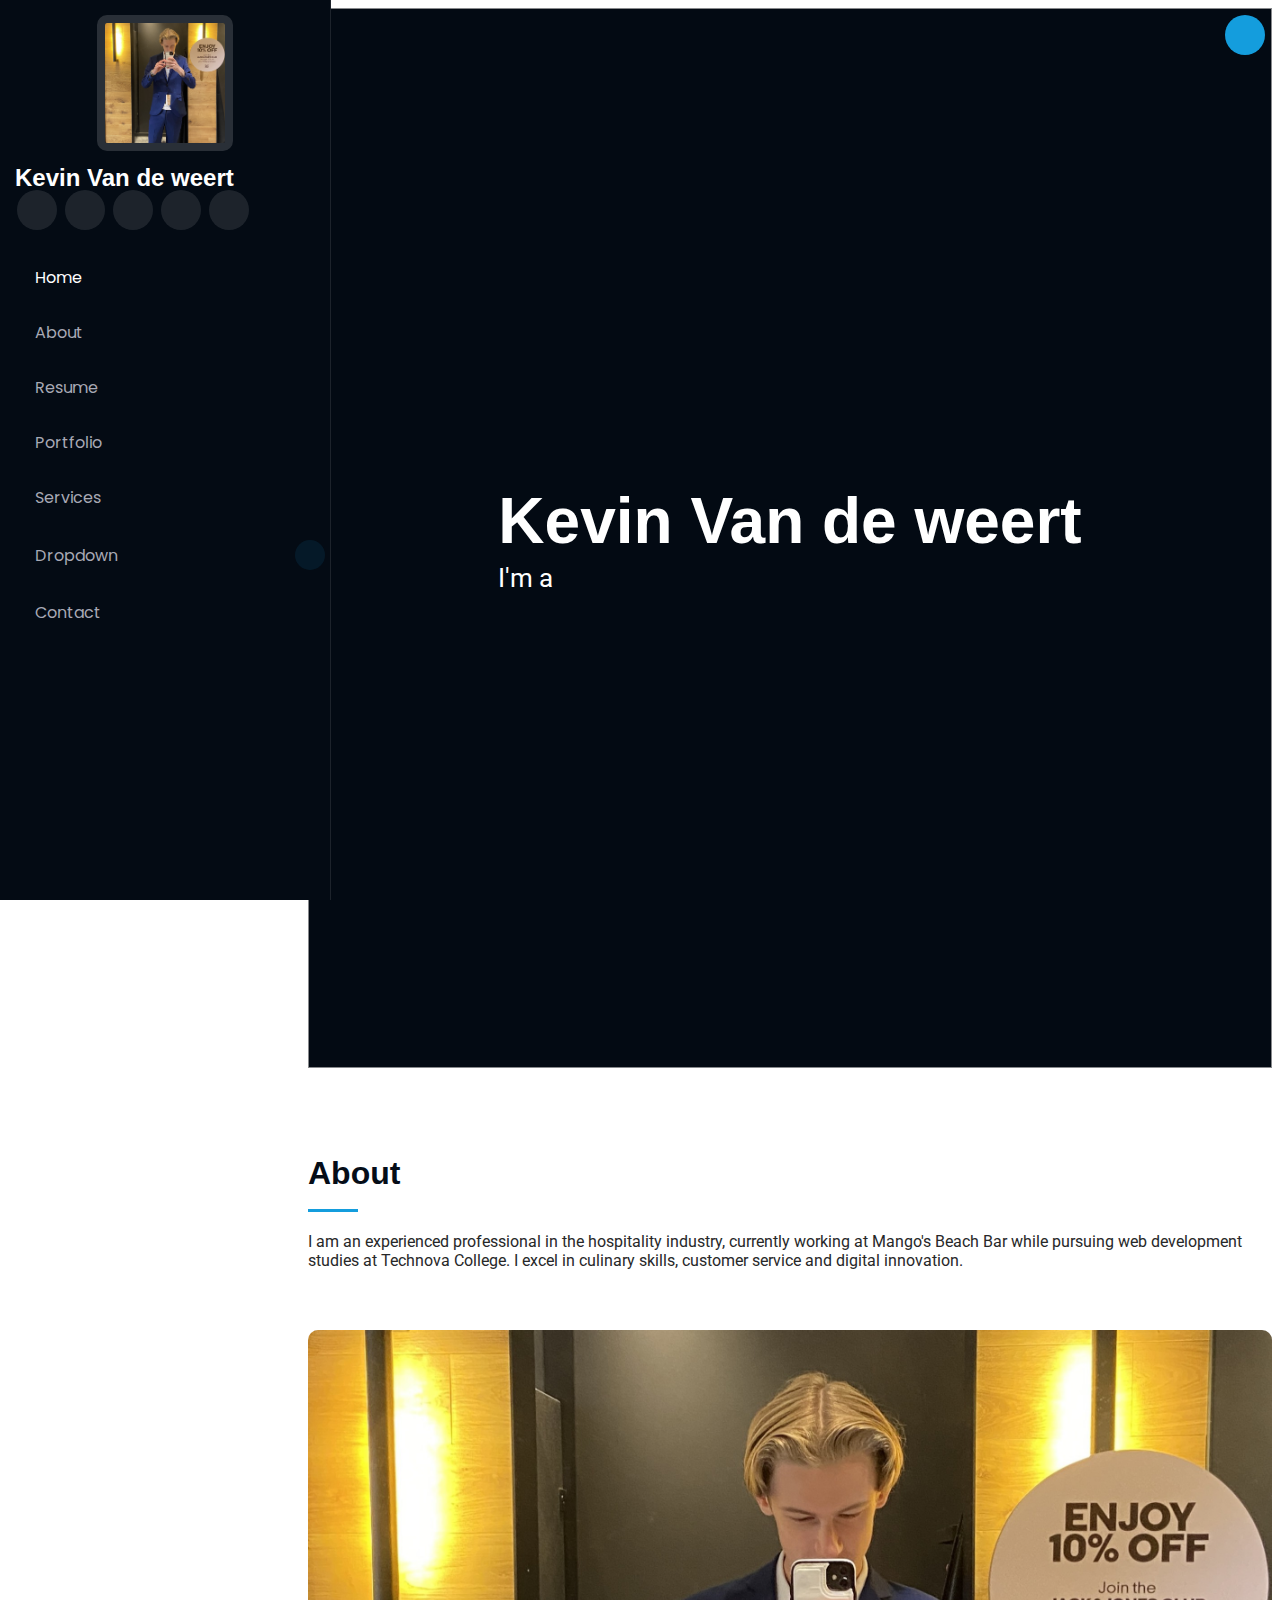
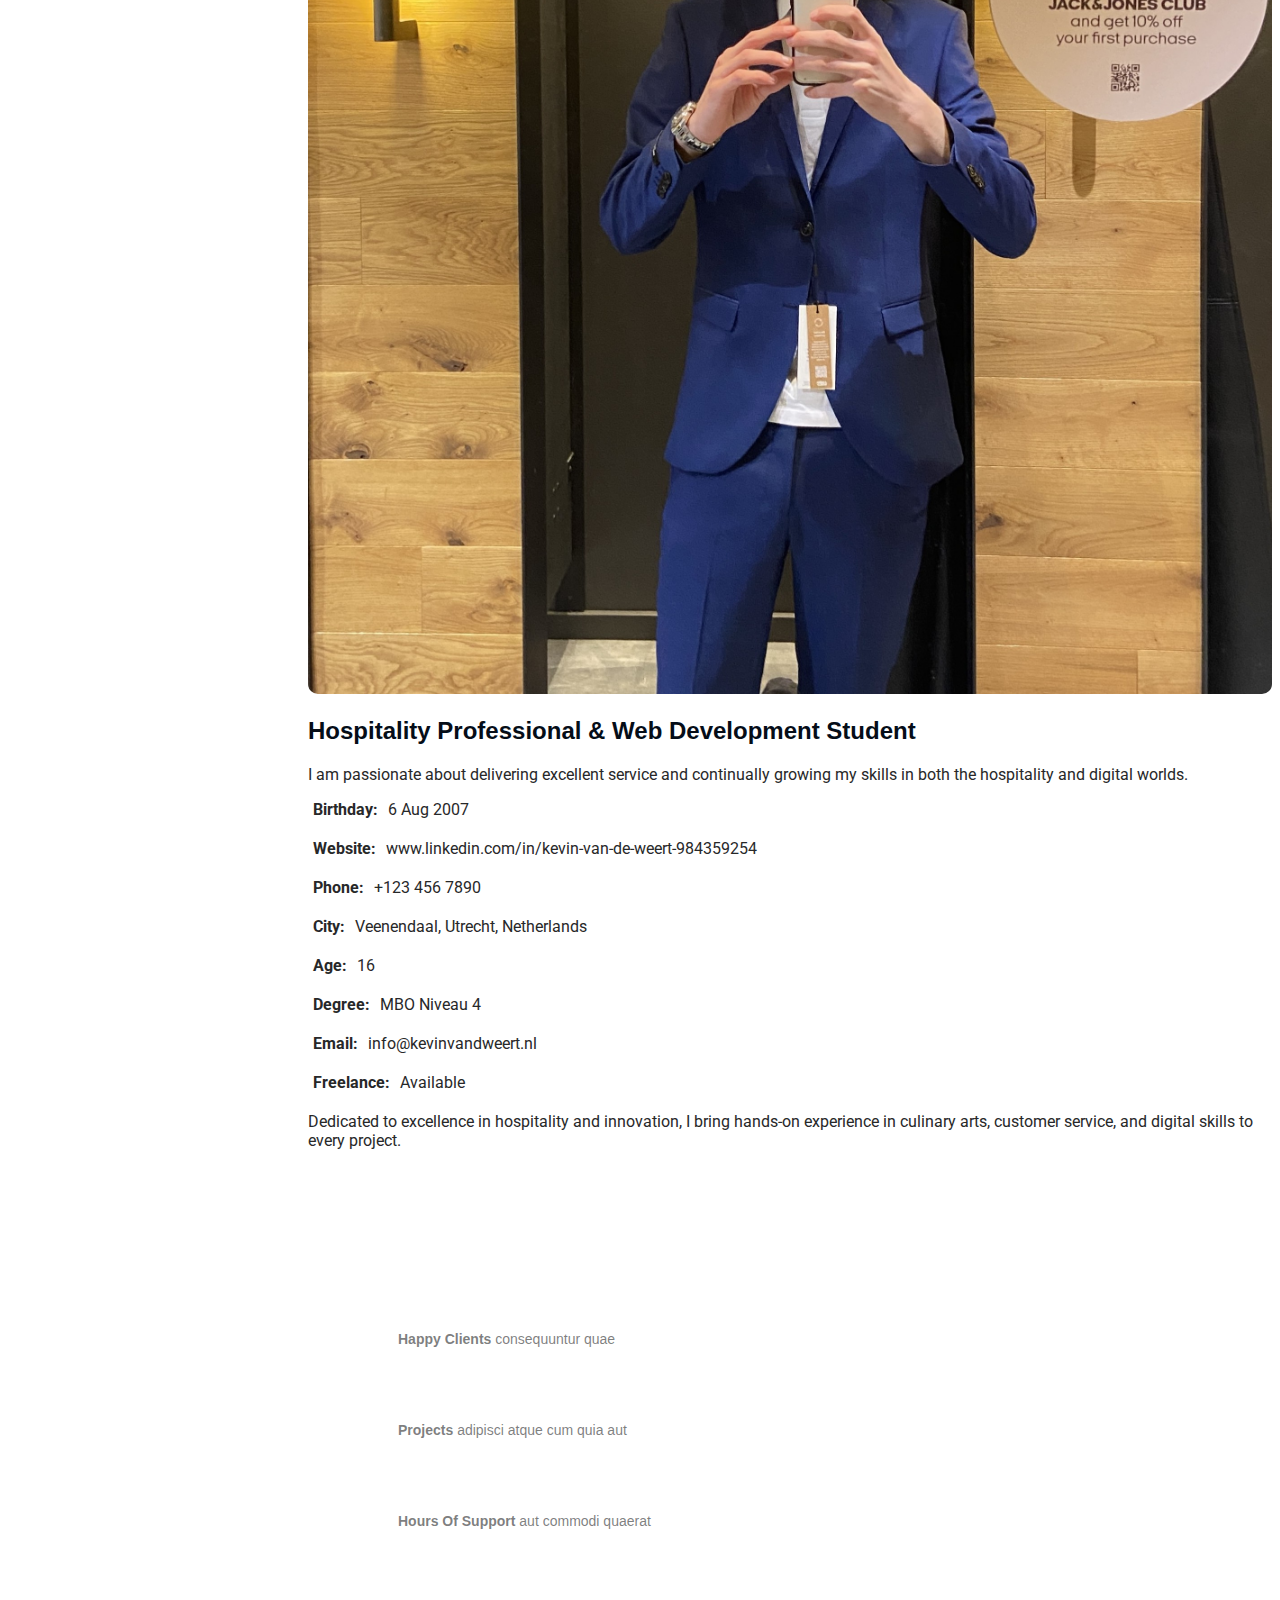
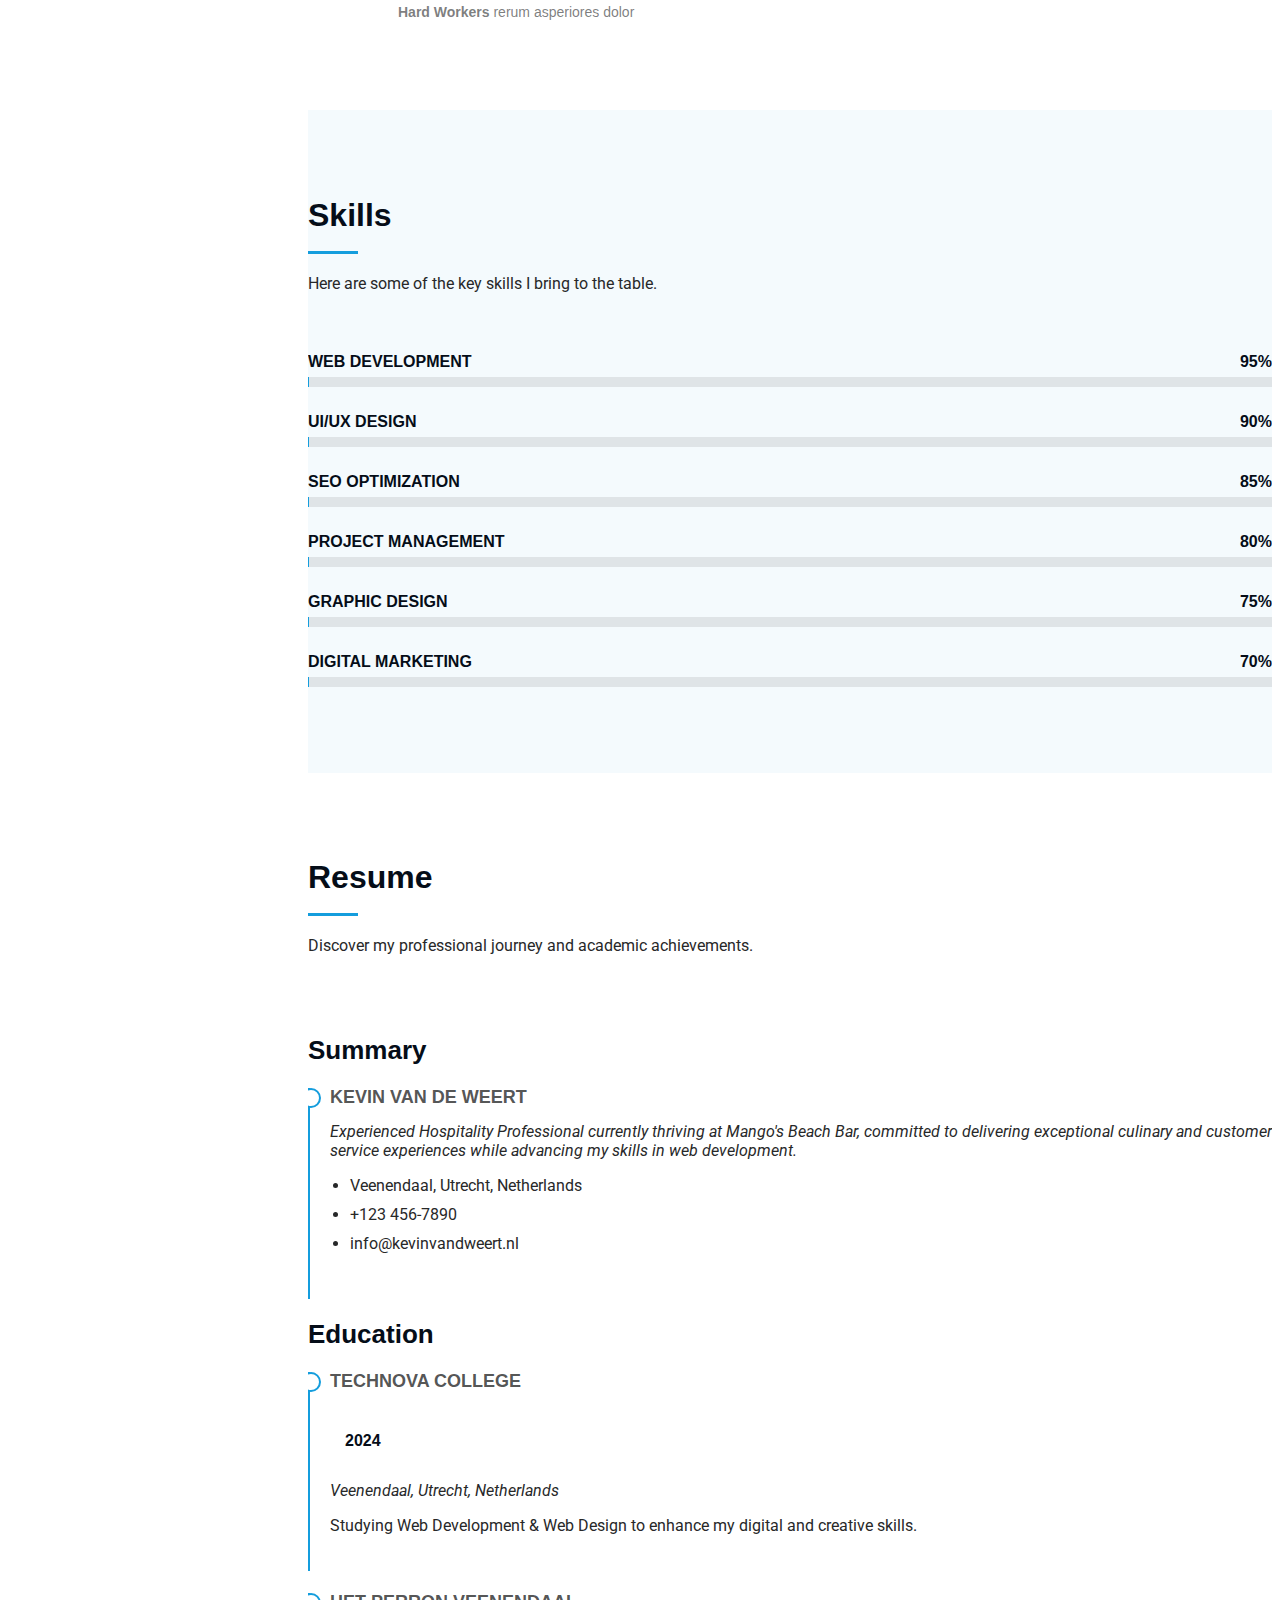
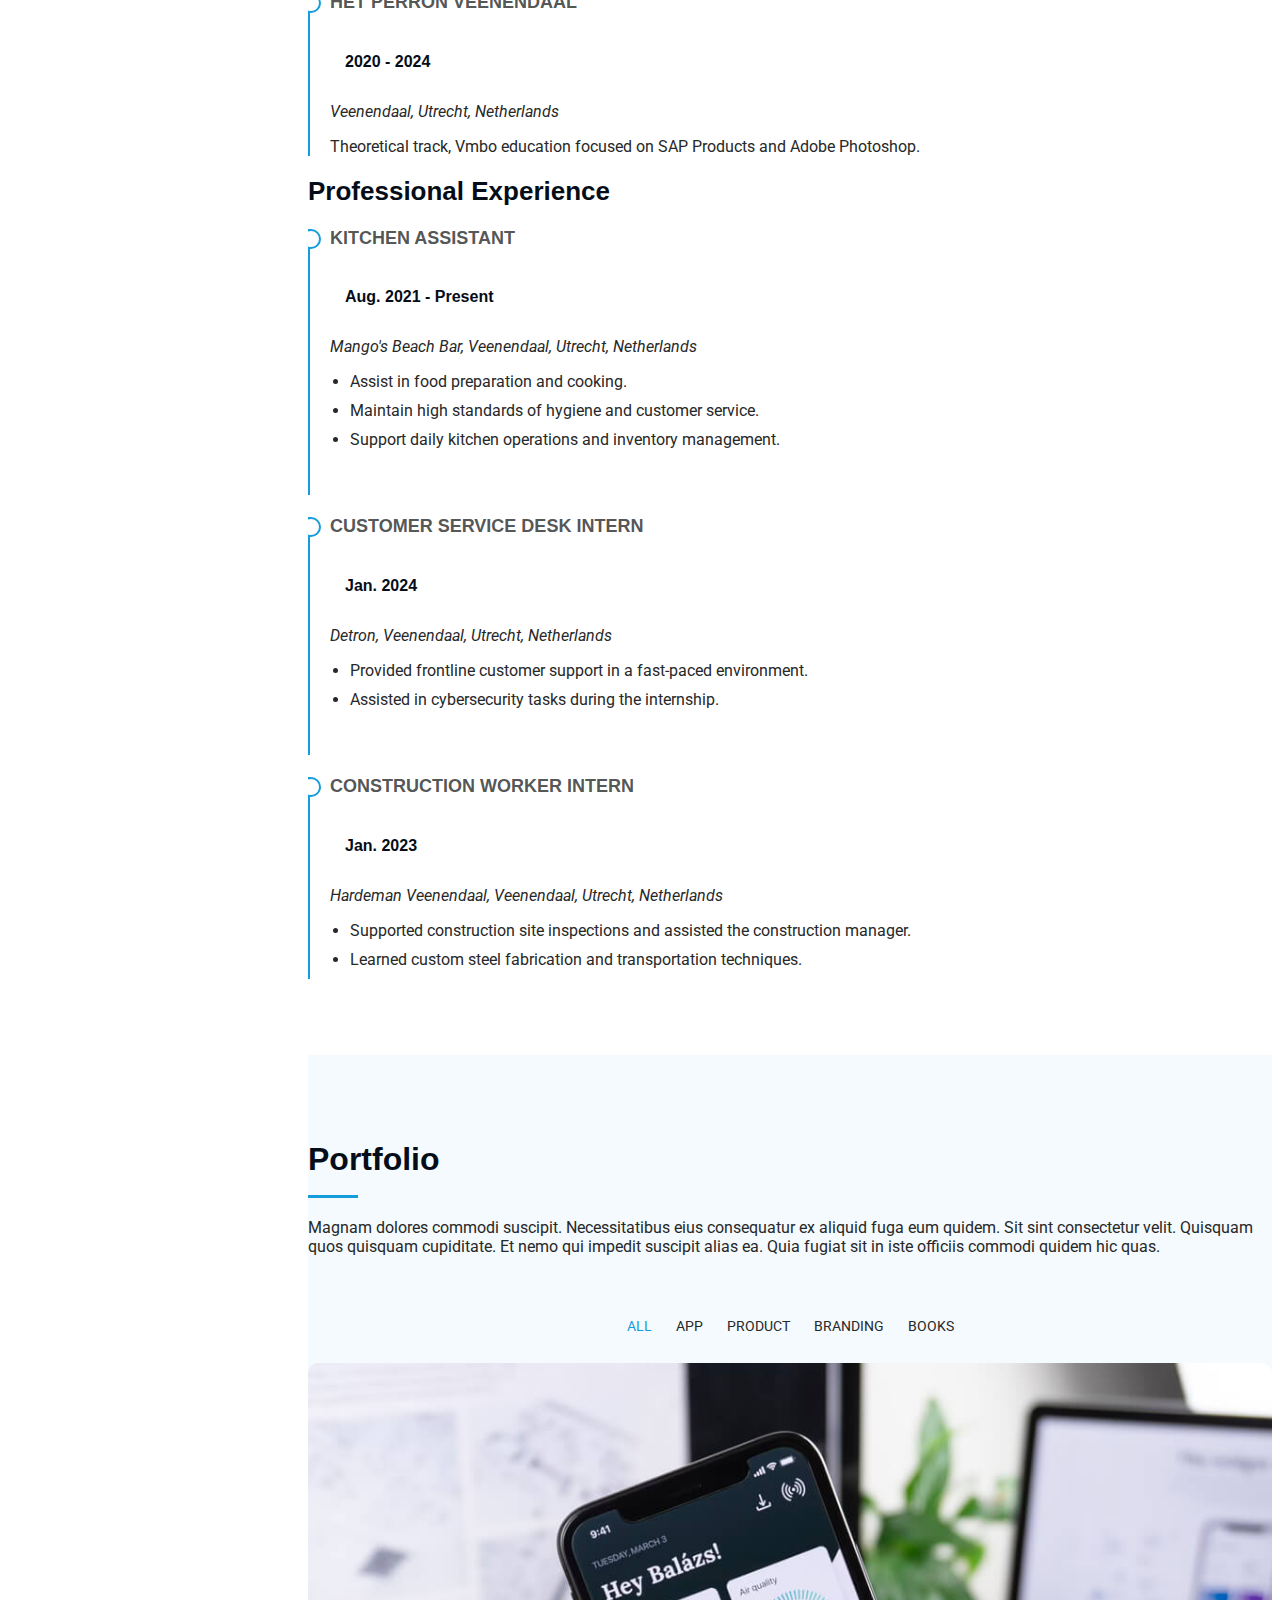
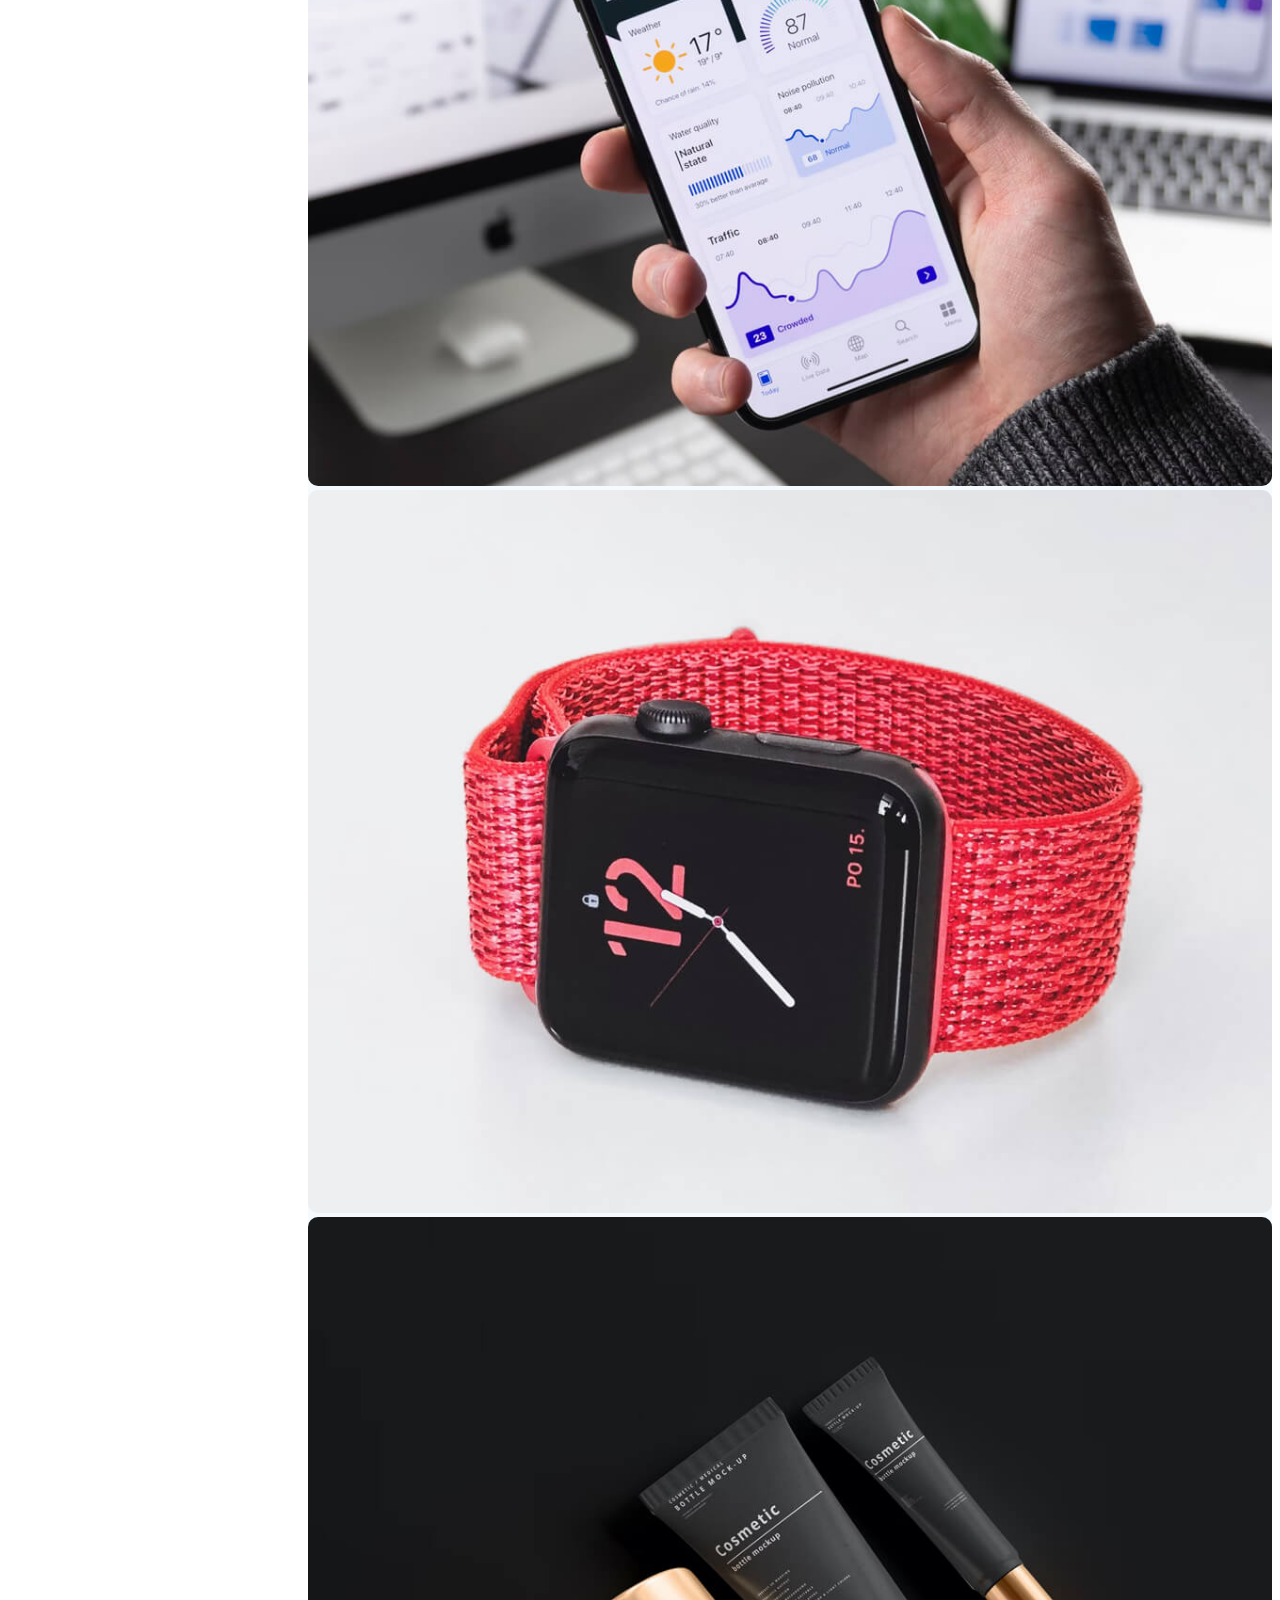
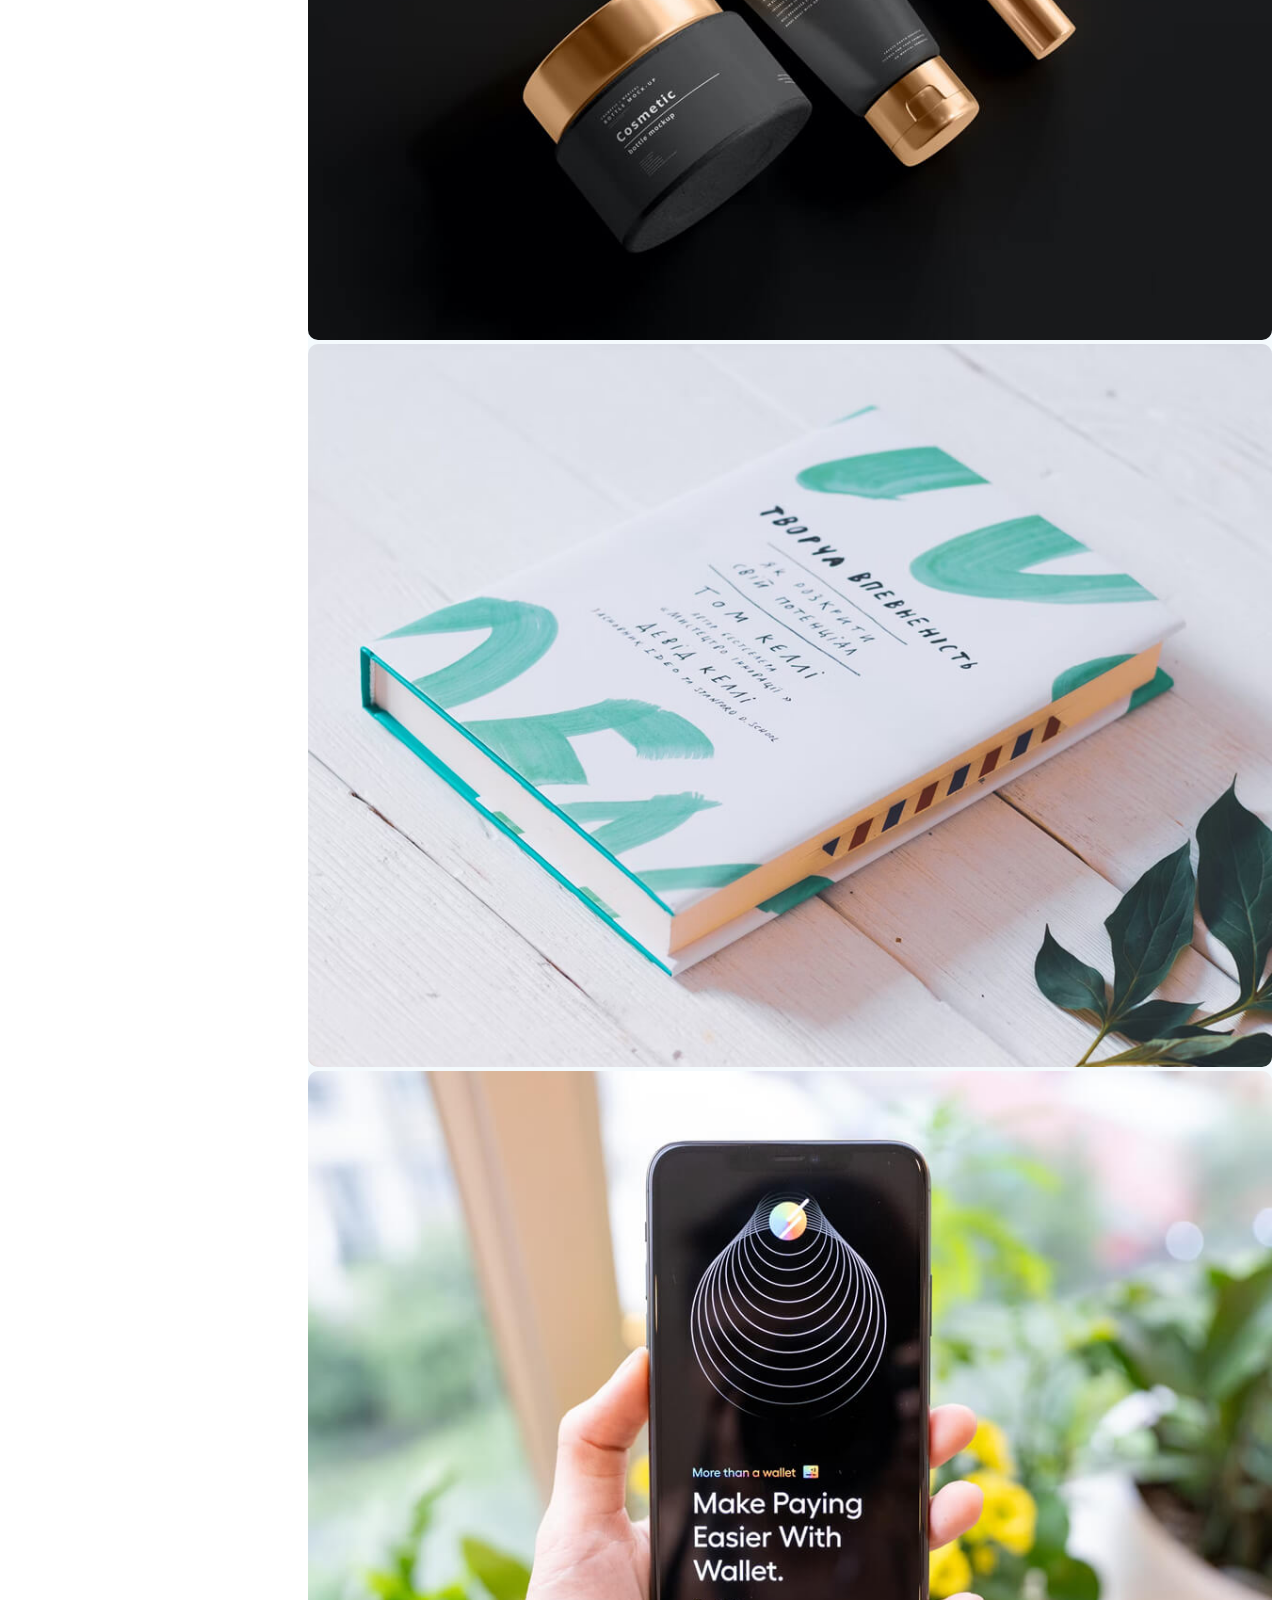
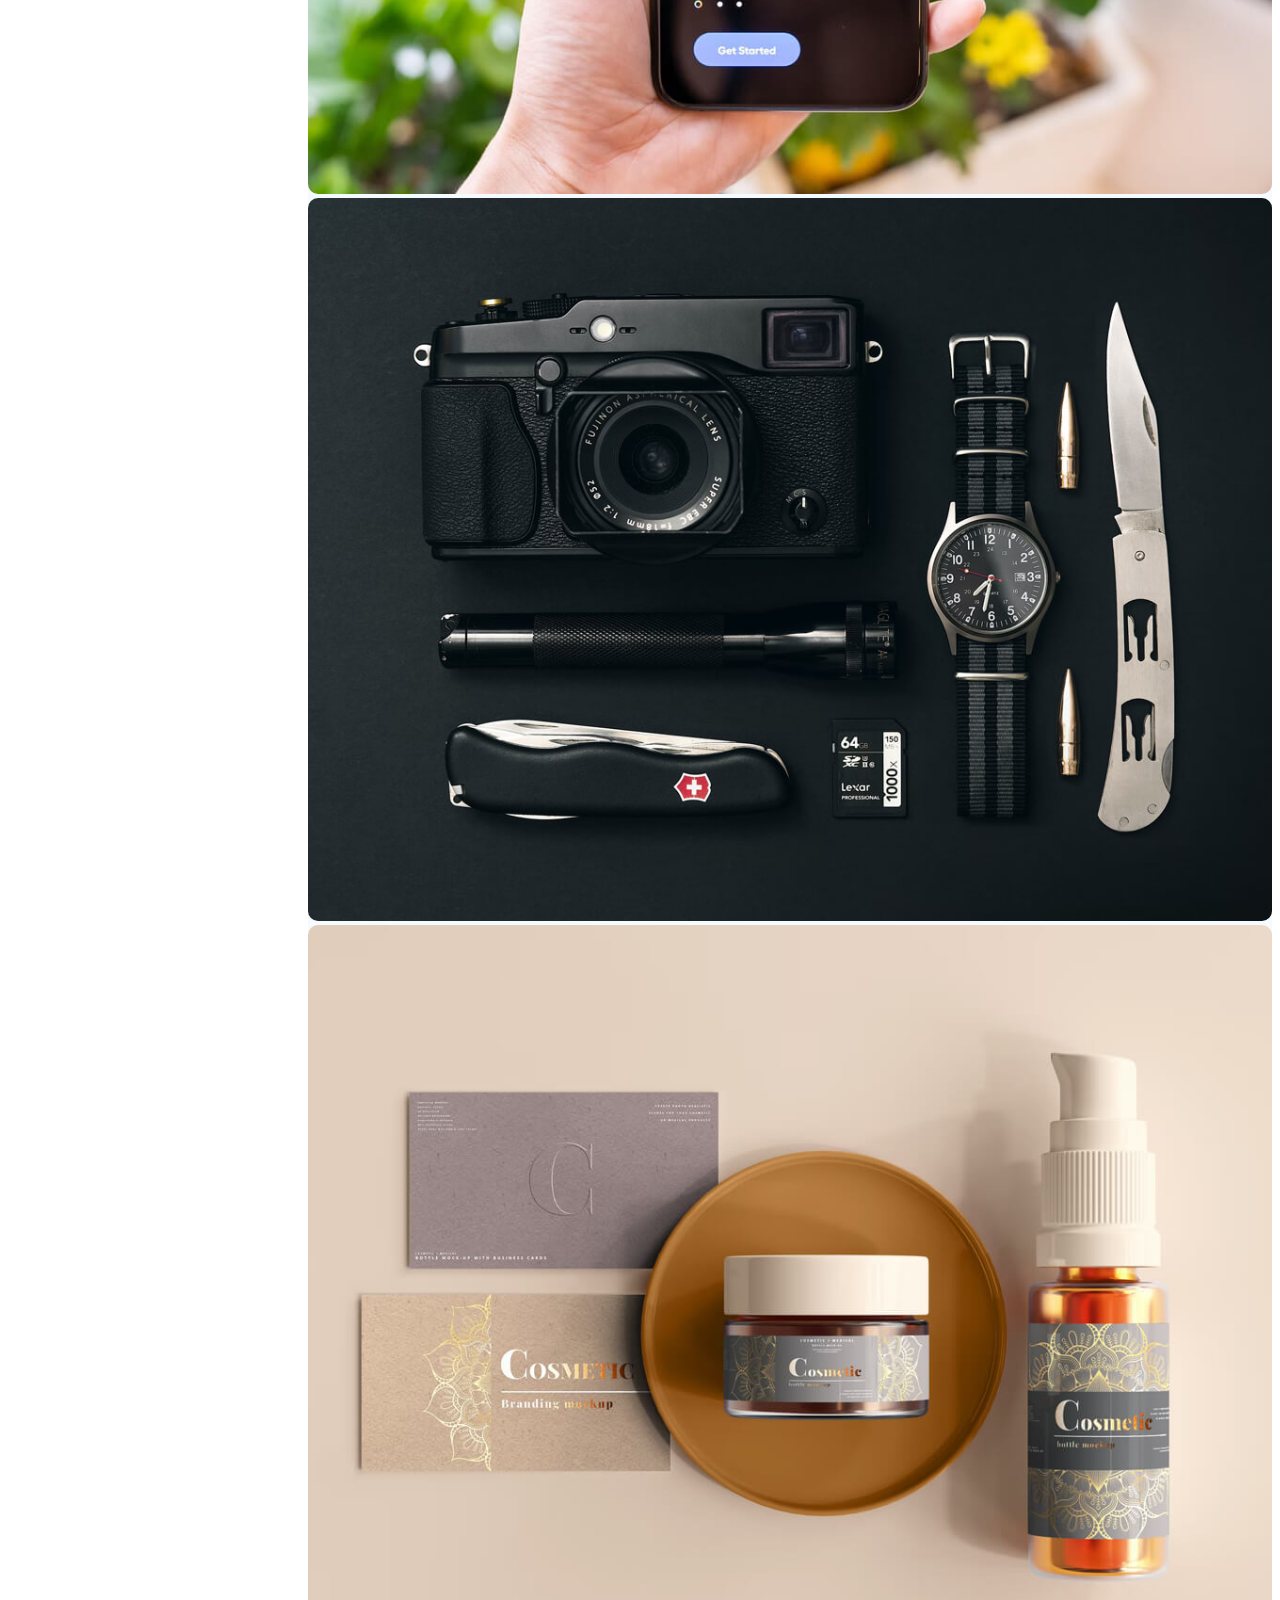
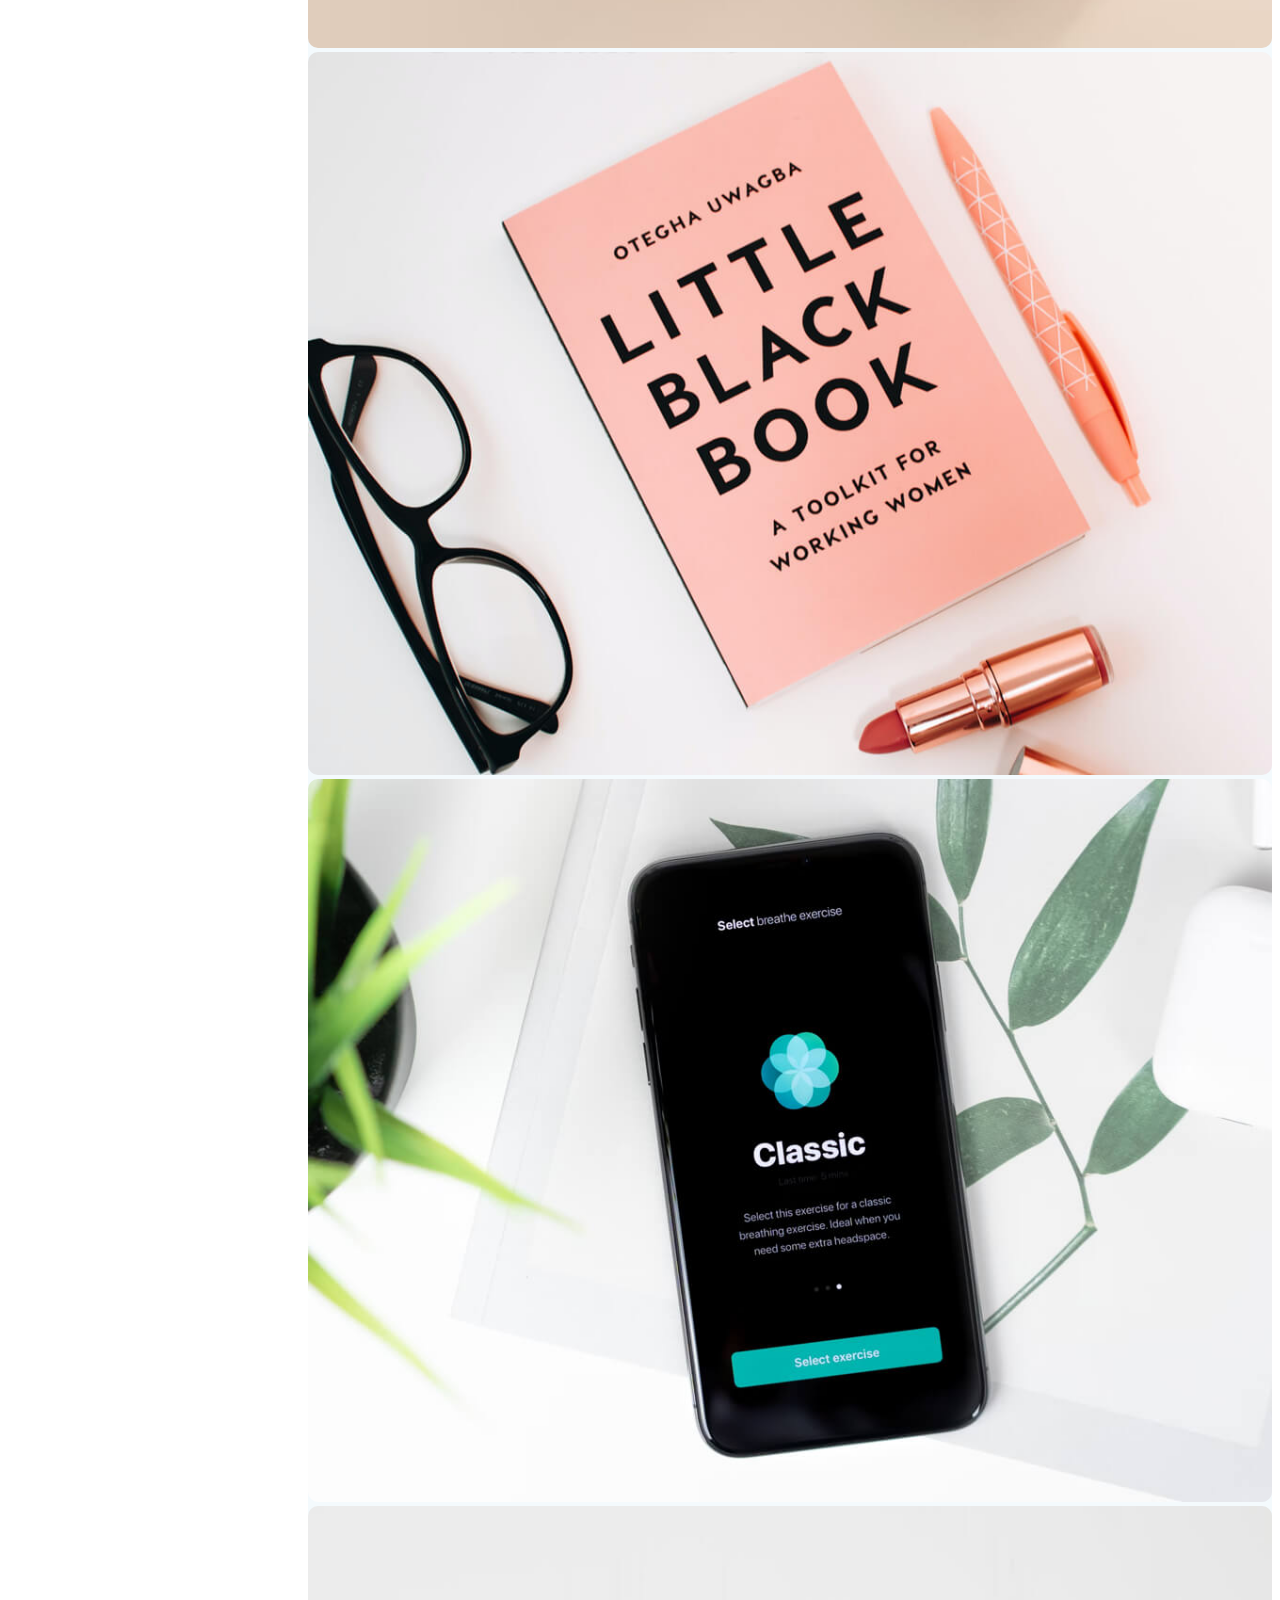
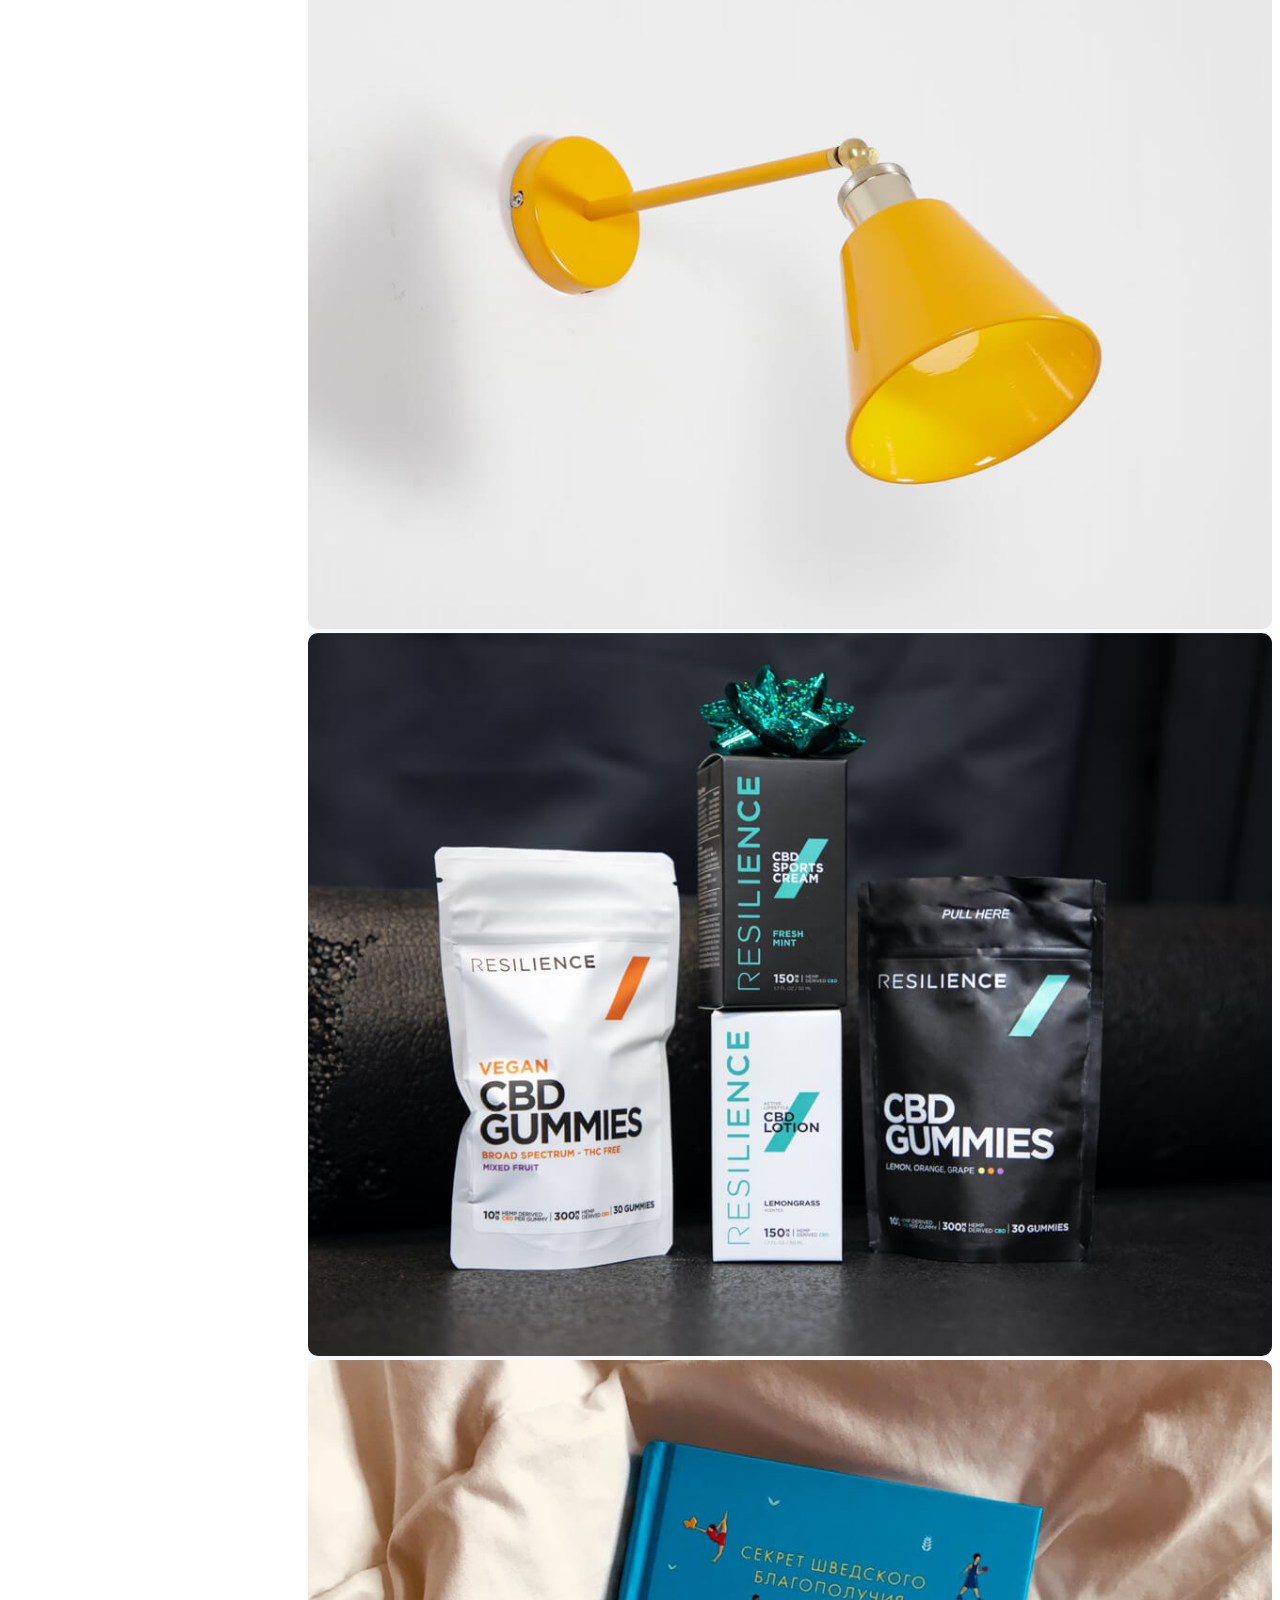
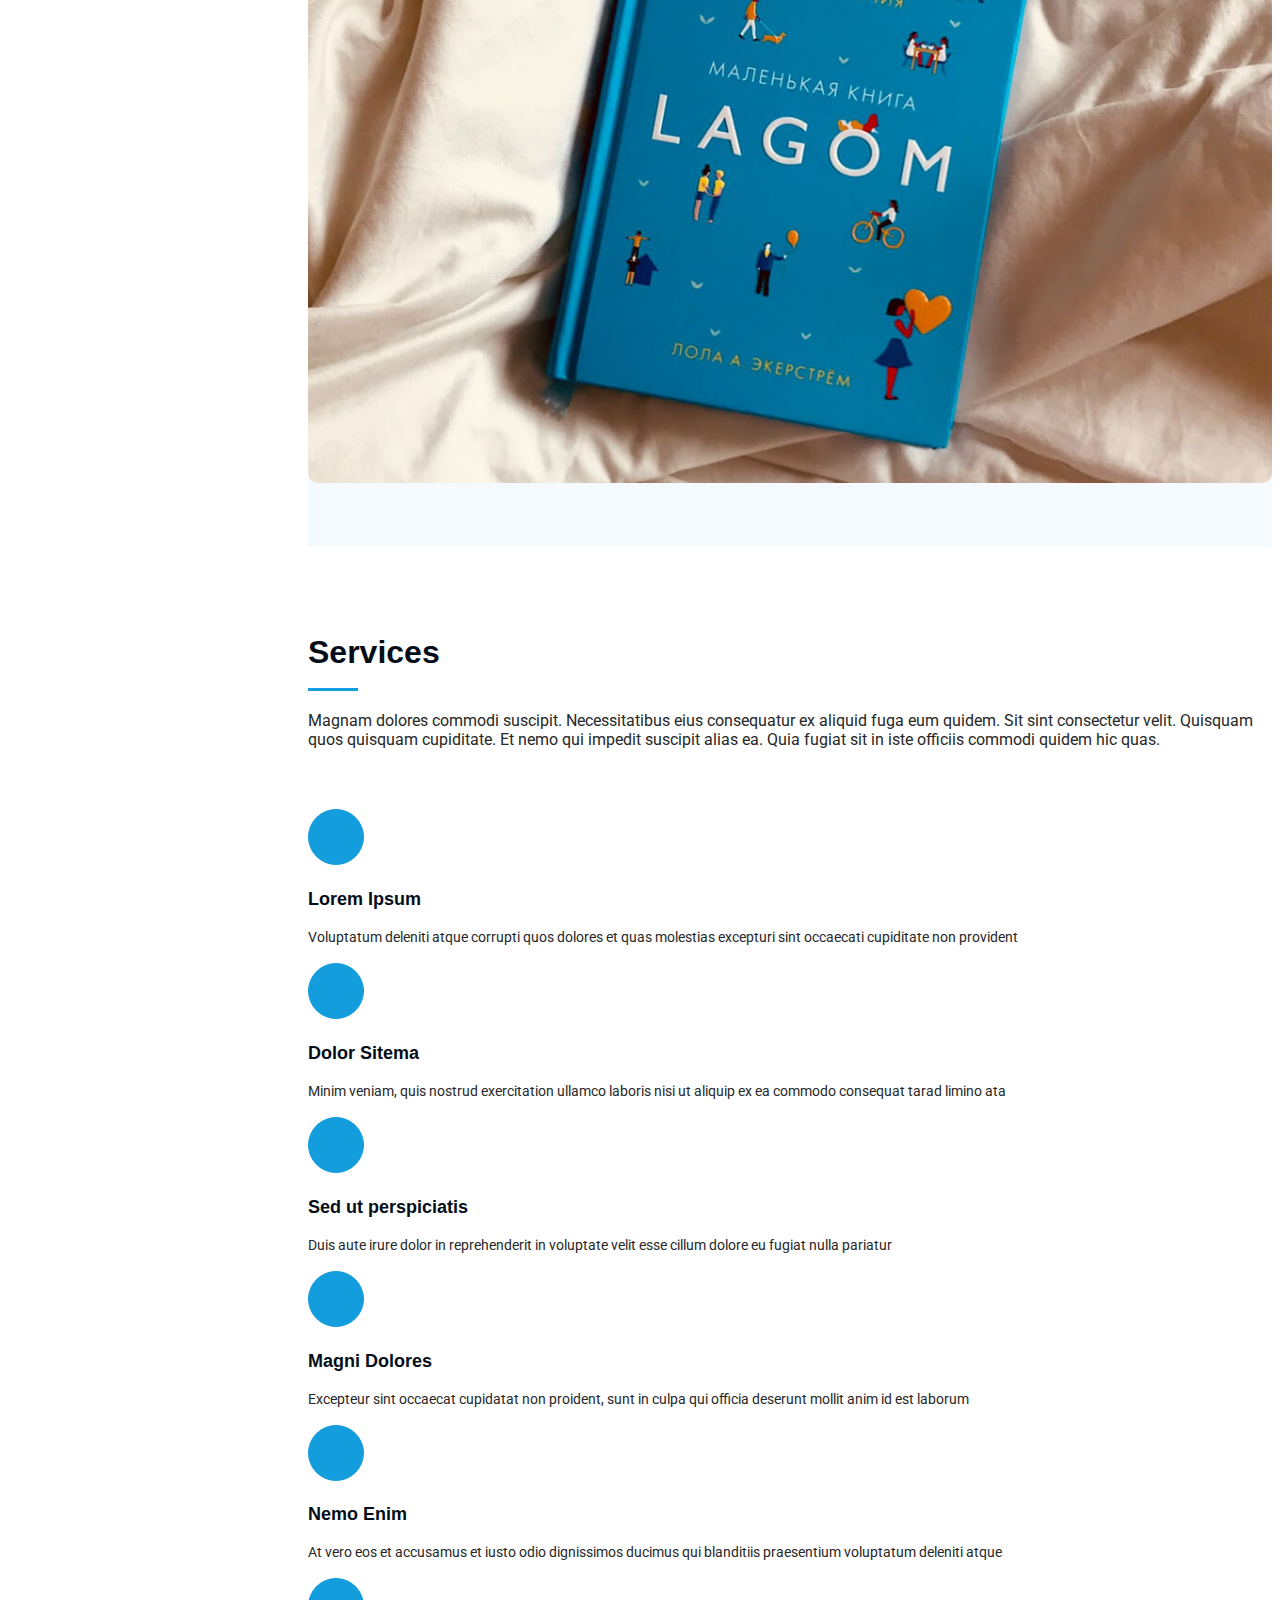
==== commit 5a22a6a8: "rework on index.html, about section and images" ====
--- a/Portfolio/index.html
+++ b/Portfolio/index.html
@@ -35,7 +35,7 @@
     <i class="header-toggle d-xl-none bi bi-list"></i>
 
     <div class="profile-img">
-      <img src="assets/img/my-profile-img.jpg" alt="" class="img-fluid rounded-circle">
+      <img src="assets/img/Alt images/IMG_8613-1.jpg" alt="profile-img" class="img-fluid rounded-circle">
     </div>
 
     <a href="index.html" class="logo d-flex align-items-center justify-content-center">
@@ -87,7 +87,7 @@
     <!-- Hero Section -->
     <section id="hero" class="hero section dark-background">
 
-      <img src="assets/img/hero-bg.jpg" alt="" data-aos="fade-in" class="">
+      <img src="assets/img/Alt images/IMG_9588.jpg" alt="" data-aos="fade-in" class="">
 
       <div class="container" data-aos="fade-up" data-aos-delay="100">
         <h2>Kevin Van de weert</h2>
@@ -109,7 +109,7 @@
 
         <div class="row gy-4 justify-content-center">
           <div class="col-lg-4">
-            <img src="assets/img/my-profile-img.jpg" class="img-fluid" alt="">
+            <img src="assets/img/Alt images/IMG_8613-1.jpg" class="img-fluid" alt="">
           </div>
           <div class="col-lg-8 content">
             <h2>Hospitality Professional &amp; Web Development Student</h2>
@@ -195,7 +195,7 @@
       <!-- Section Title -->
       <div class="container section-title" data-aos="fade-up">
         <h2>Skills</h2>
-        <p>Core competencies and areas of expertise.</p>
+        <p>Here are some of the key skills I bring to the table.</p>
       </div><!-- End Section Title -->
 
       <div class="container" data-aos="fade-up" data-aos-delay="100">
@@ -205,48 +205,48 @@
           <div class="col-lg-6">
 
             <div class="progress">
-              <span class="skill"><span>Hospitality</span> <i class="val">100%</i></span>
+              <span class="skill"><span>Web Development</span> <i class="val">95%</i></span>
               <div class="progress-bar-wrap">
-                <div class="progress-bar" role="progressbar" aria-valuenow="100" aria-valuemin="0" aria-valuemax="100"></div>
+                <div class="progress-bar" role="progressbar" aria-valuenow="95" aria-valuemin="0" aria-valuemax="100"></div>
               </div>
             </div><!-- End Skills Item -->
 
             <div class="progress">
-              <span class="skill"><span>Customer Service</span> <i class="val">90%</i></span>
+              <span class="skill"><span>UI/UX Design</span> <i class="val">90%</i></span>
               <div class="progress-bar-wrap">
                 <div class="progress-bar" role="progressbar" aria-valuenow="90" aria-valuemin="0" aria-valuemax="100"></div>
               </div>
             </div><!-- End Skills Item -->
 
             <div class="progress">
-              <span class="skill"><span>Cooking</span> <i class="val">75%</i></span>
+              <span class="skill"><span>SEO Optimization</span> <i class="val">85%</i></span>
+              <div class="progress-bar-wrap">
+                <div class="progress-bar" role="progressbar" aria-valuenow="85" aria-valuemin="0" aria-valuemax="100"></div>
+              </div>
+            </div><!-- End Skills Item -->
+
+          </div>
+
+          <div class="col-lg-6">
+
+            <div class="progress">
+              <span class="skill"><span>Project Management</span> <i class="val">80%</i></span>
+              <div class="progress-bar-wrap">
+                <div class="progress-bar" role="progressbar" aria-valuenow="80" aria-valuemin="0" aria-valuemax="100"></div>
+              </div>
+            </div><!-- End Skills Item -->
+
+            <div class="progress">
+              <span class="skill"><span>Graphic Design</span> <i class="val">75%</i></span>
               <div class="progress-bar-wrap">
                 <div class="progress-bar" role="progressbar" aria-valuenow="75" aria-valuemin="0" aria-valuemax="100"></div>
               </div>
             </div><!-- End Skills Item -->
 
-          </div>
-
-          <div class="col-lg-6">
-
             <div class="progress">
-              <span class="skill"><span>Web Development</span> <i class="val">80%</i></span>
+              <span class="skill"><span>Digital Marketing</span> <i class="val">70%</i></span>
               <div class="progress-bar-wrap">
-                <div class="progress-bar" role="progressbar" aria-valuenow="80" aria-valuemin="0" aria-valuemax="100"></div>
-              </div>
-            </div><!-- End Skills Item -->
-
-            <div class="progress">
-              <span class="skill"><span>Web Design</span> <i class="val">90%</i></span>
-              <div class="progress-bar-wrap">
-                <div class="progress-bar" role="progressbar" aria-valuenow="90" aria-valuemin="0" aria-valuemax="100"></div>
-              </div>
-            </div><!-- End Skills Item -->
-
-            <div class="progress">
-              <span class="skill"><span>Digital Marketing</span> <i class="val">55%</i></span>
-              <div class="progress-bar-wrap">
-                <div class="progress-bar" role="progressbar" aria-valuenow="55" aria-valuemin="0" aria-valuemax="100"></div>
+                <div class="progress-bar" role="progressbar" aria-valuenow="70" aria-valuemin="0" aria-valuemax="100"></div>
               </div>
             </div><!-- End Skills Item -->
 
@@ -585,6 +585,7 @@
 
     </section><!-- /Services Section -->
 
+
     <!-- Contact Section -->
     <section id="contact" class="contact section">
 
--- a/Portfolio/assets/css/main.css
+++ b/Portfolio/assets/css/main.css
@@ -136,6 +136,11 @@
   display: block;
   width: 120px;
   border: 8px solid color-mix(in srgb, var(--default-color), transparent 85%);
+}
+.img-fluid {
+  max-width: 100%;
+  height: auto;
+  border-radius: 10px;
 }
 
 .header .logo {
@@ -592,6 +597,14 @@
   line-height: 0;
 }
 
+.about .content img {
+  border-radius: 15px;
+  box-shadow: 0 4px 6px rgba(0, 0, 0, 0.1);
+  max-width: 100%;
+  display: block;
+  margin: 0 auto;
+}
+
 .stats .stats-item {
   padding: 30px;
   width: 100%;
@@ -850,7 +863,7 @@
 }
 
 .services .service-item:hover .icon i {
-  color: var(--accent-color);
+  color: var (--accent-color);
 }
 
 .services .service-item .title {
@@ -1076,7 +1089,7 @@
 .portfolio-details .portfolio-details-slider .swiper-pagination .swiper-pagination-bullet {
   width: 12px;
   height: 12px;
-  background-color: color-mix(in srgb, var (--default-color), transparent 85%);
+  background-color: color-mix(in srgb, var(--default-color), transparent 85%);
   opacity: 1;
 }
 
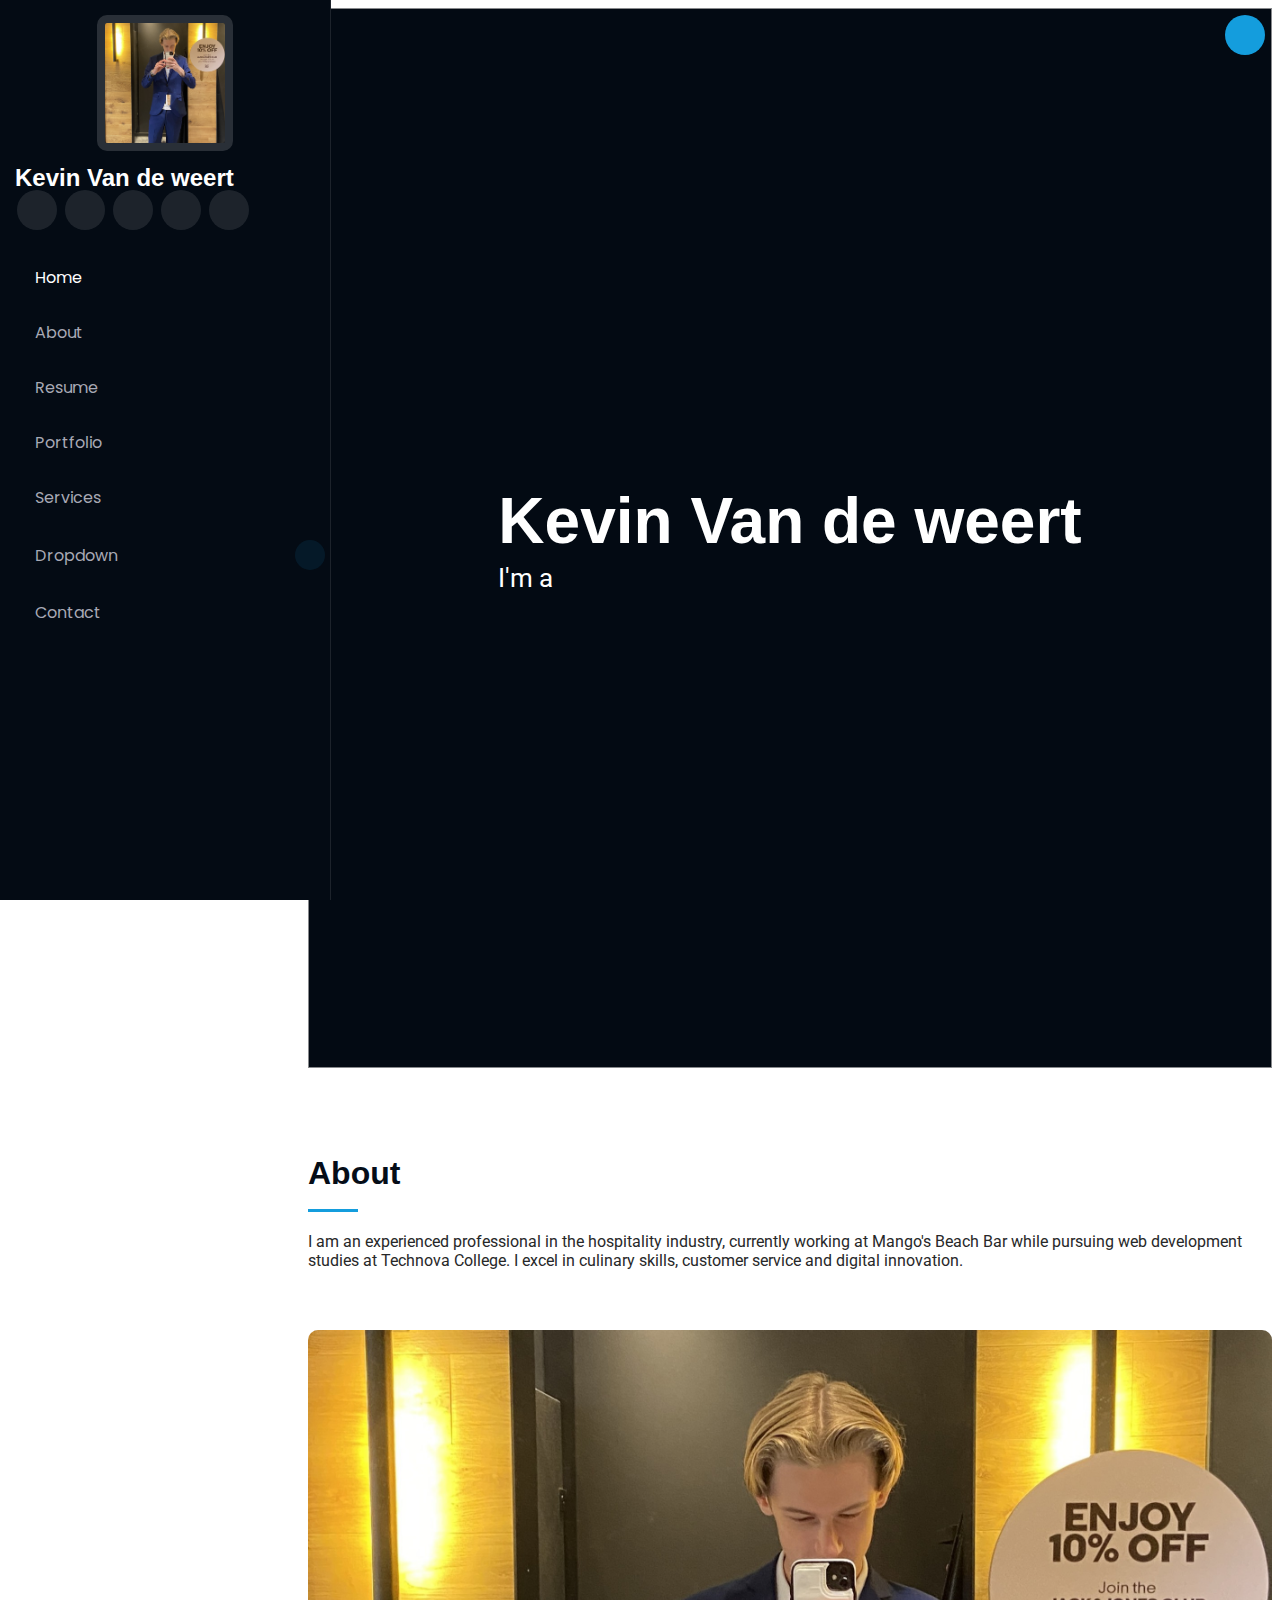
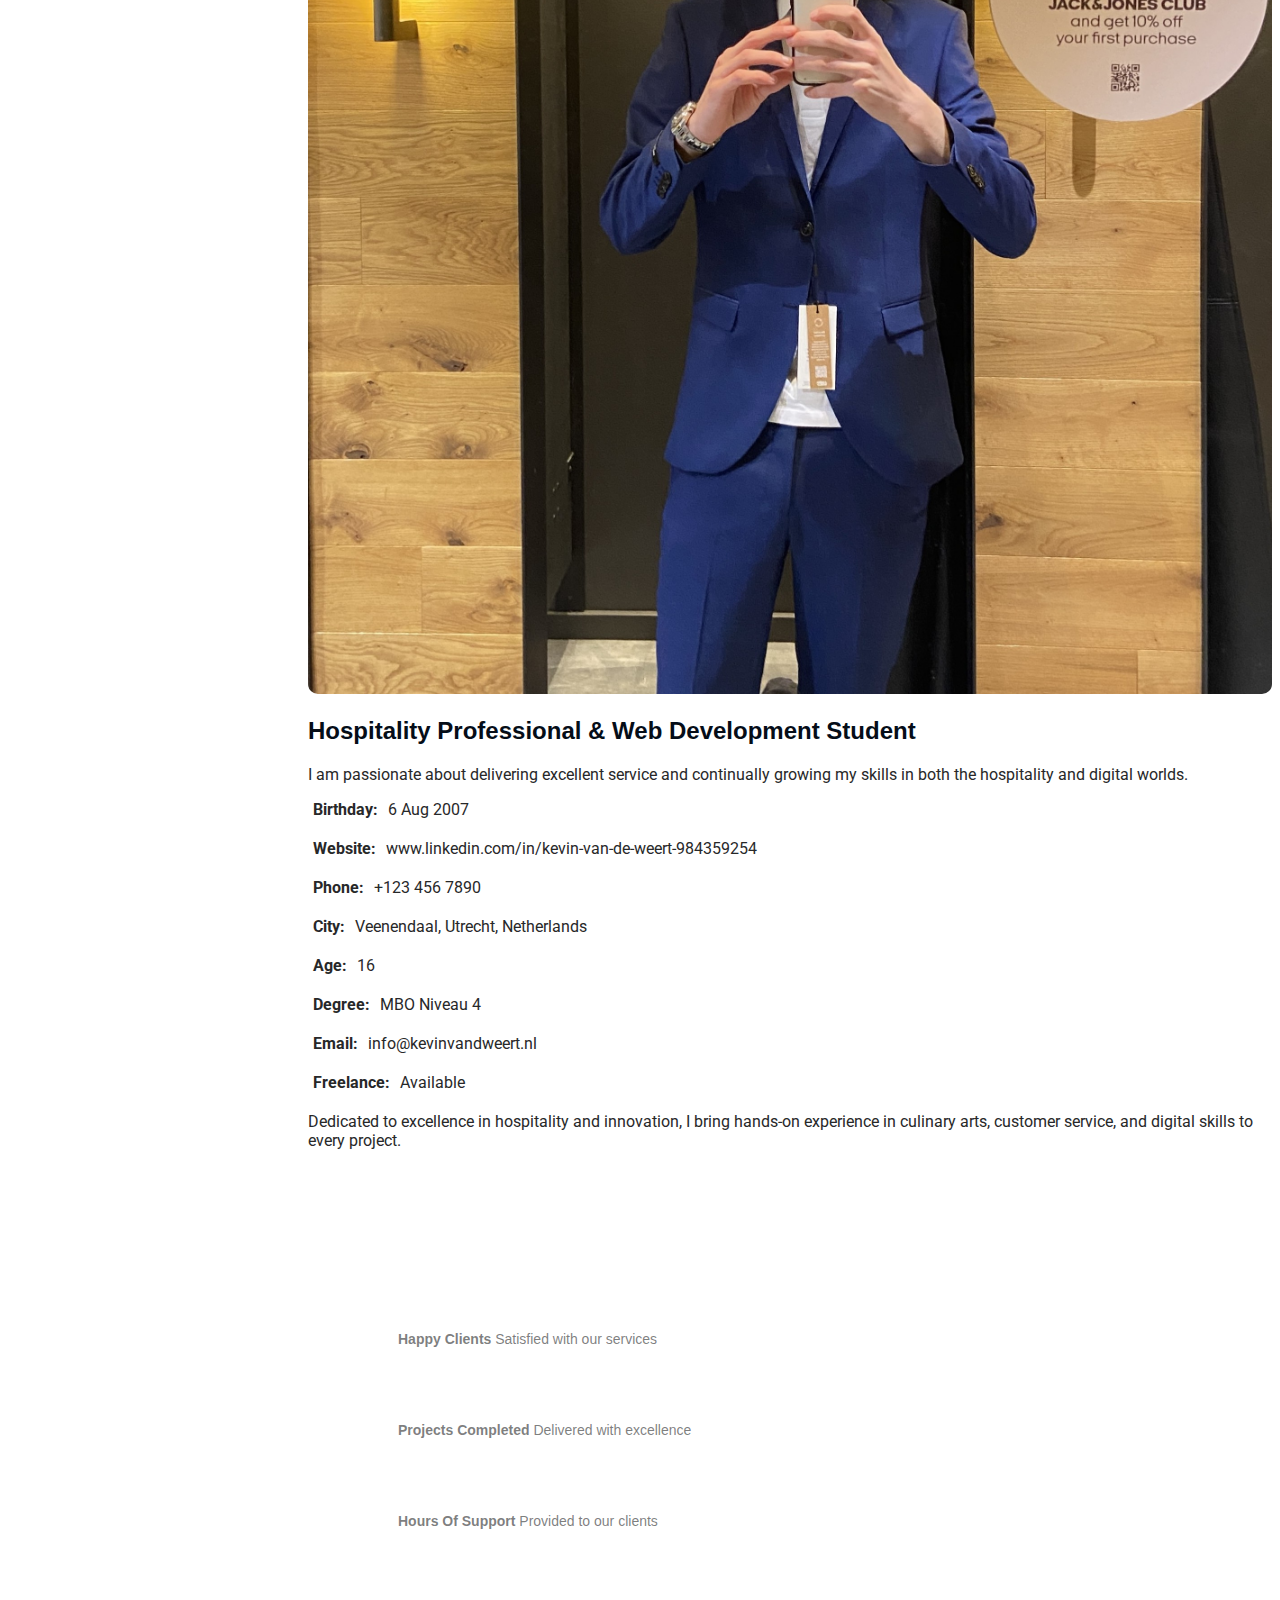
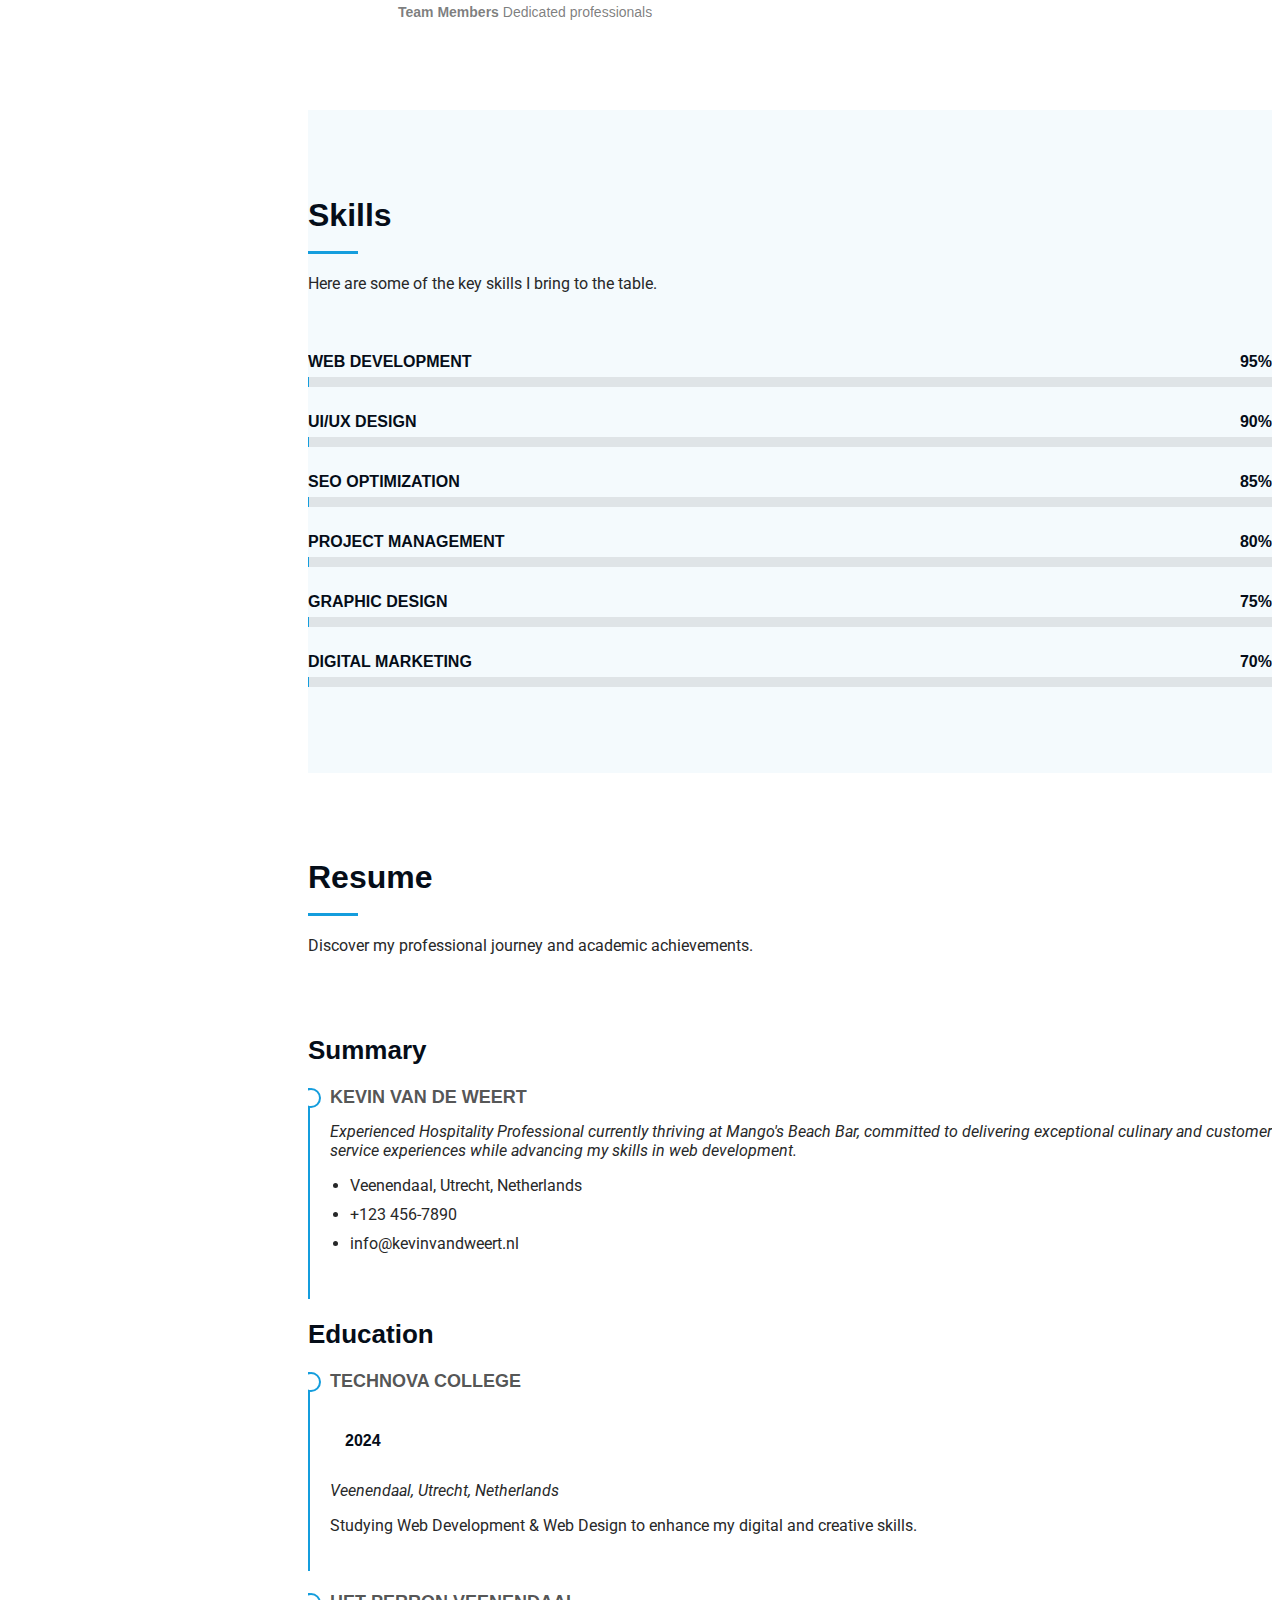
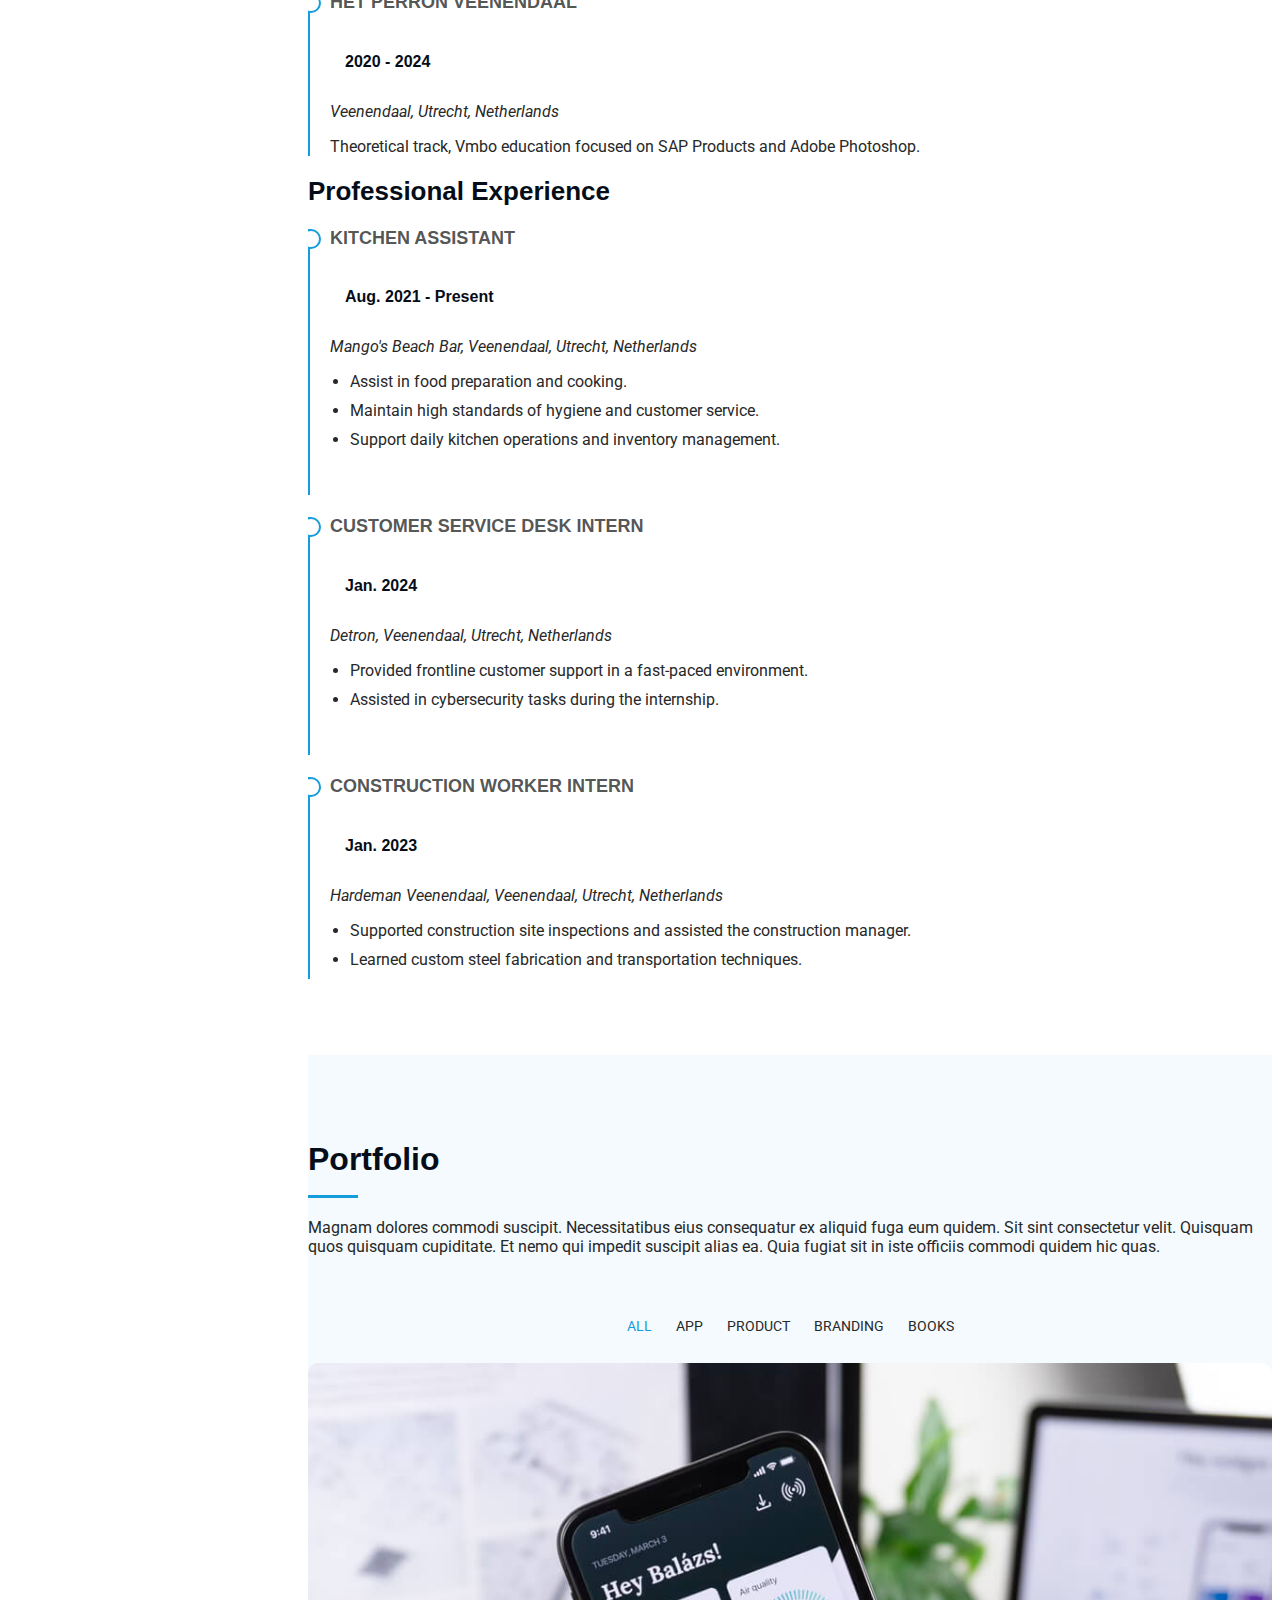
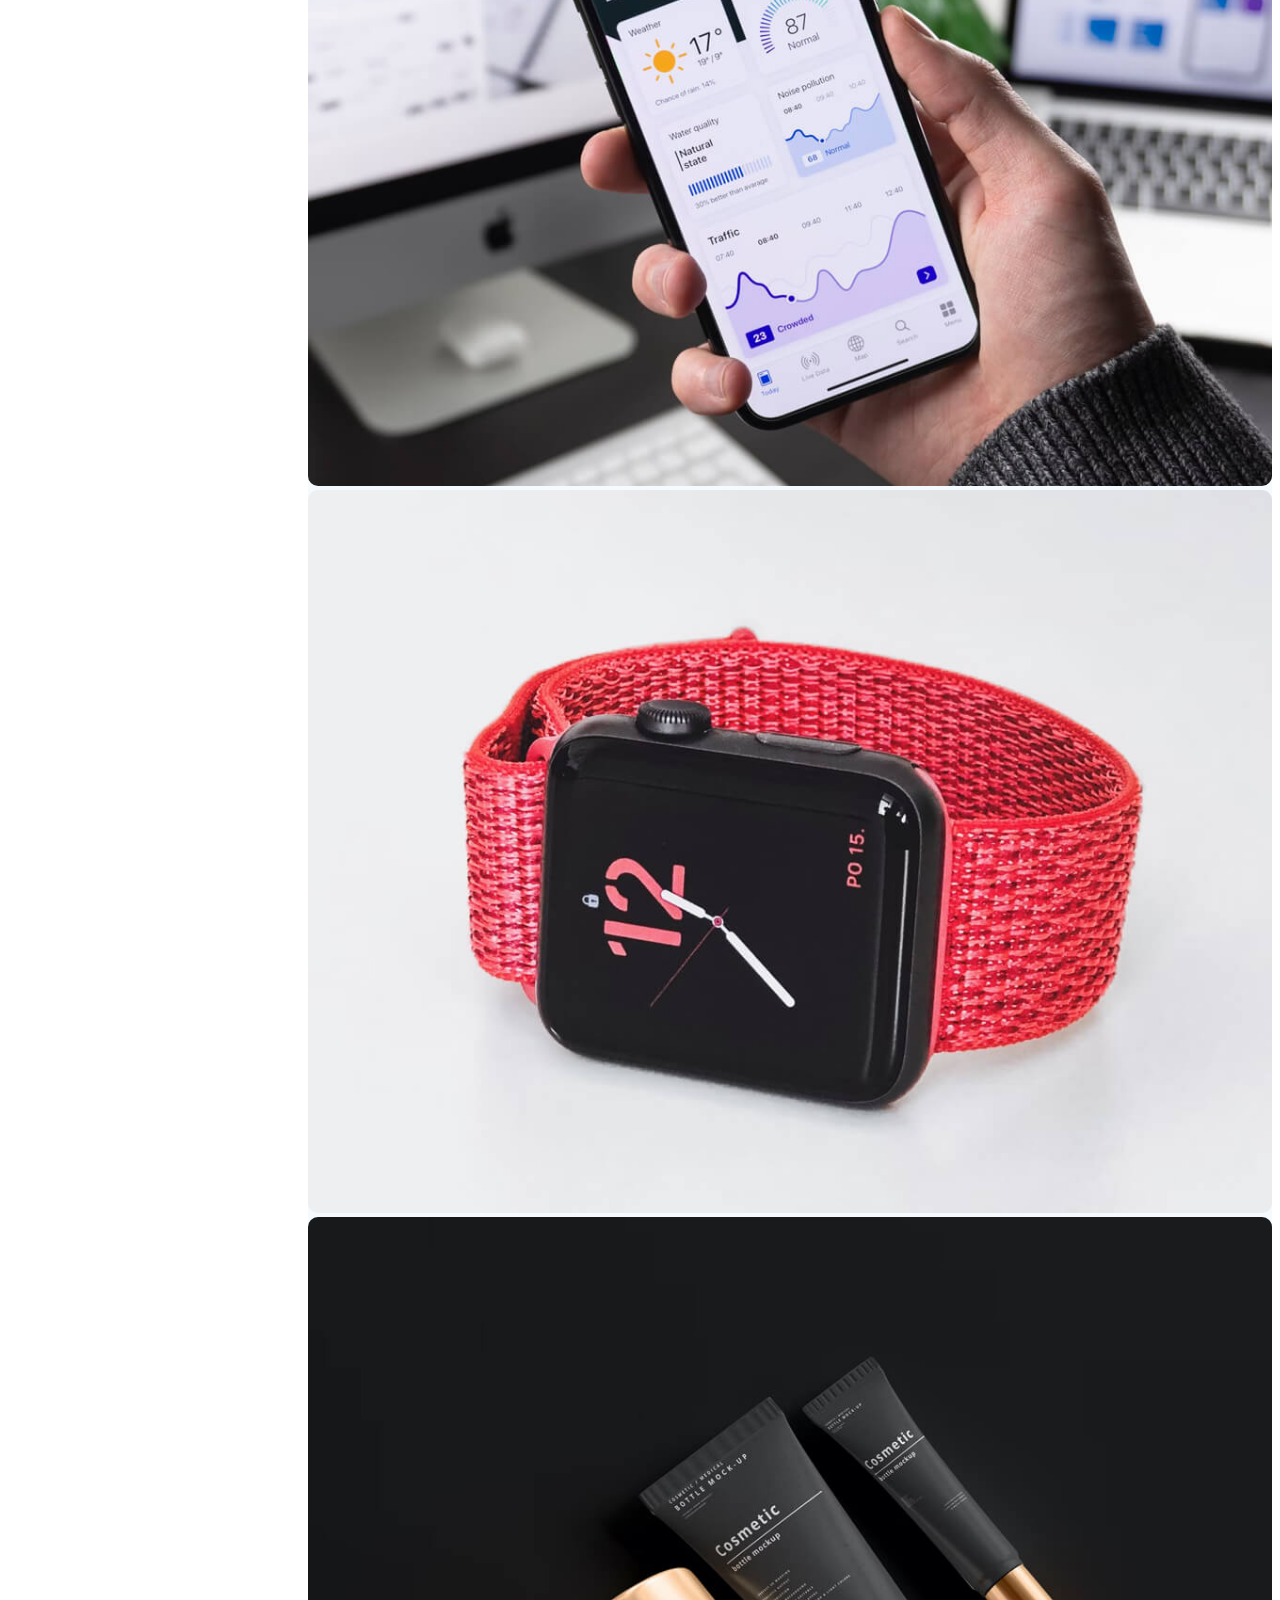
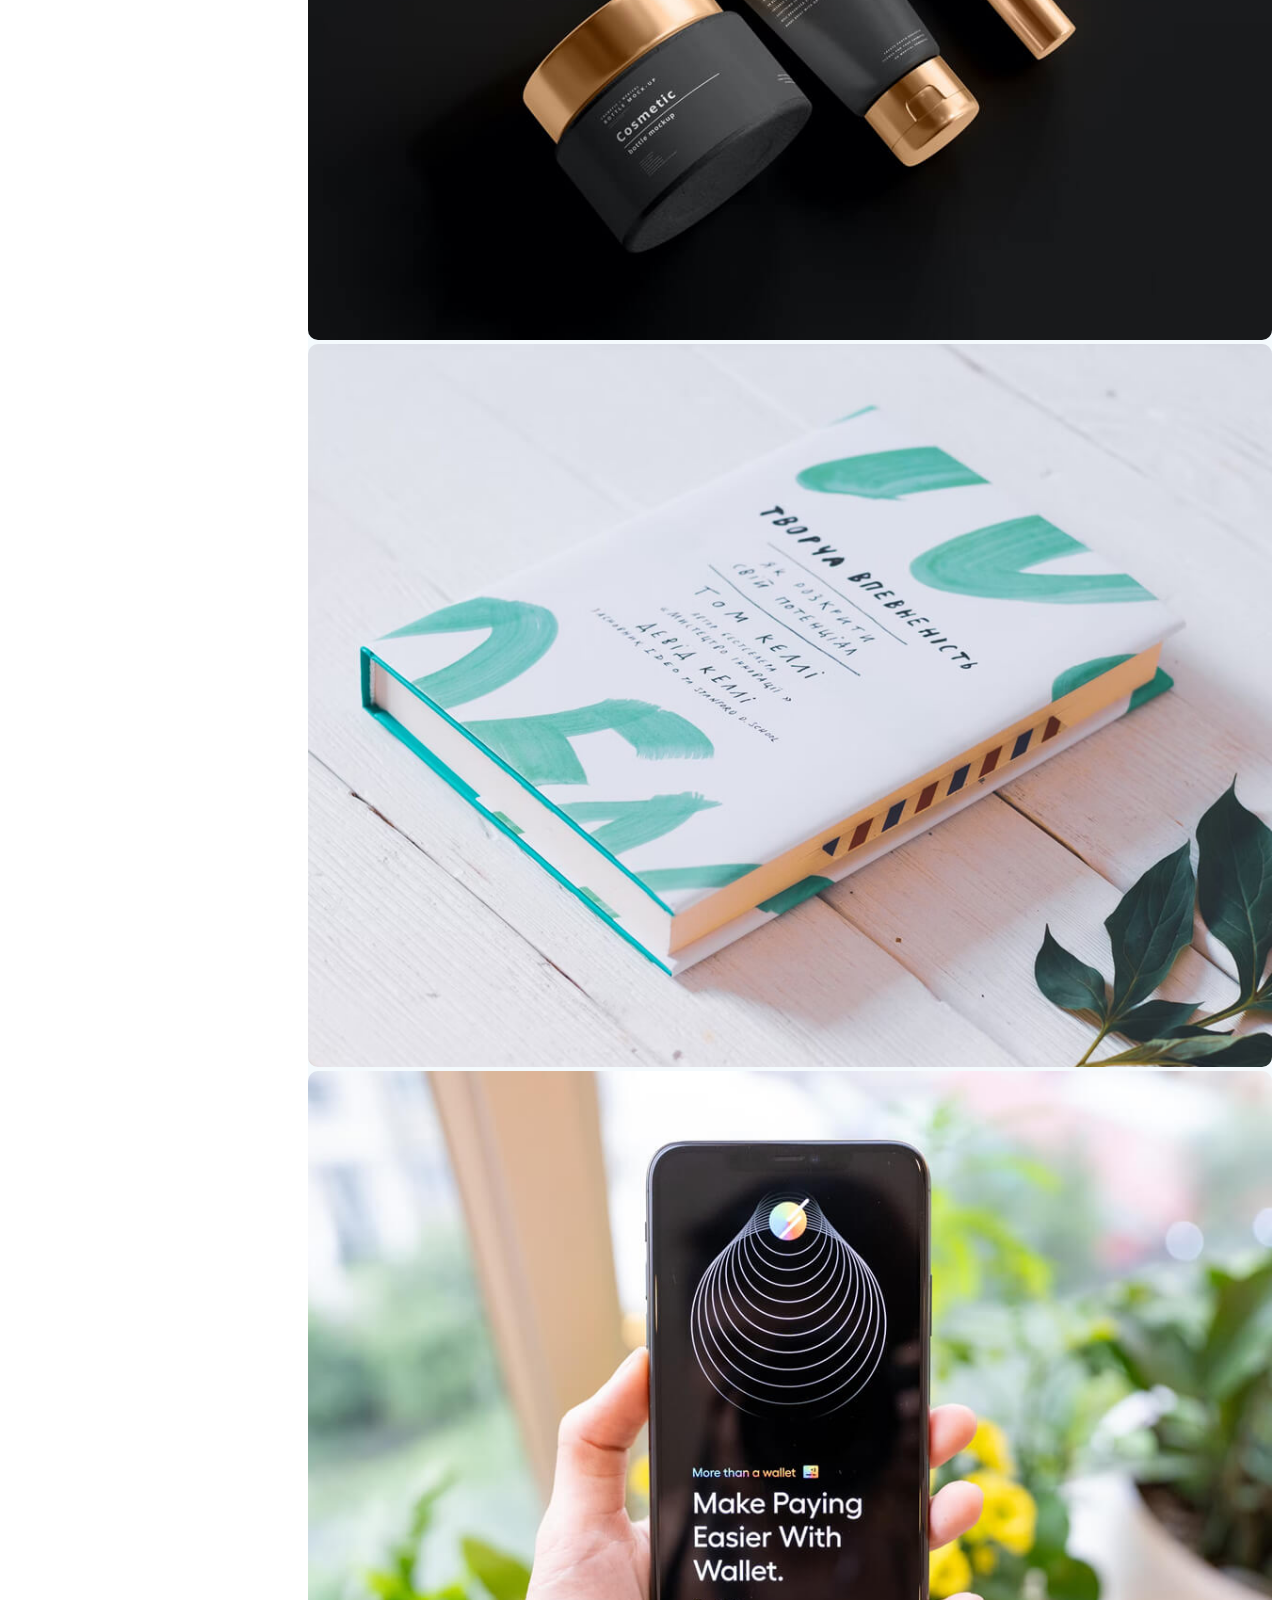
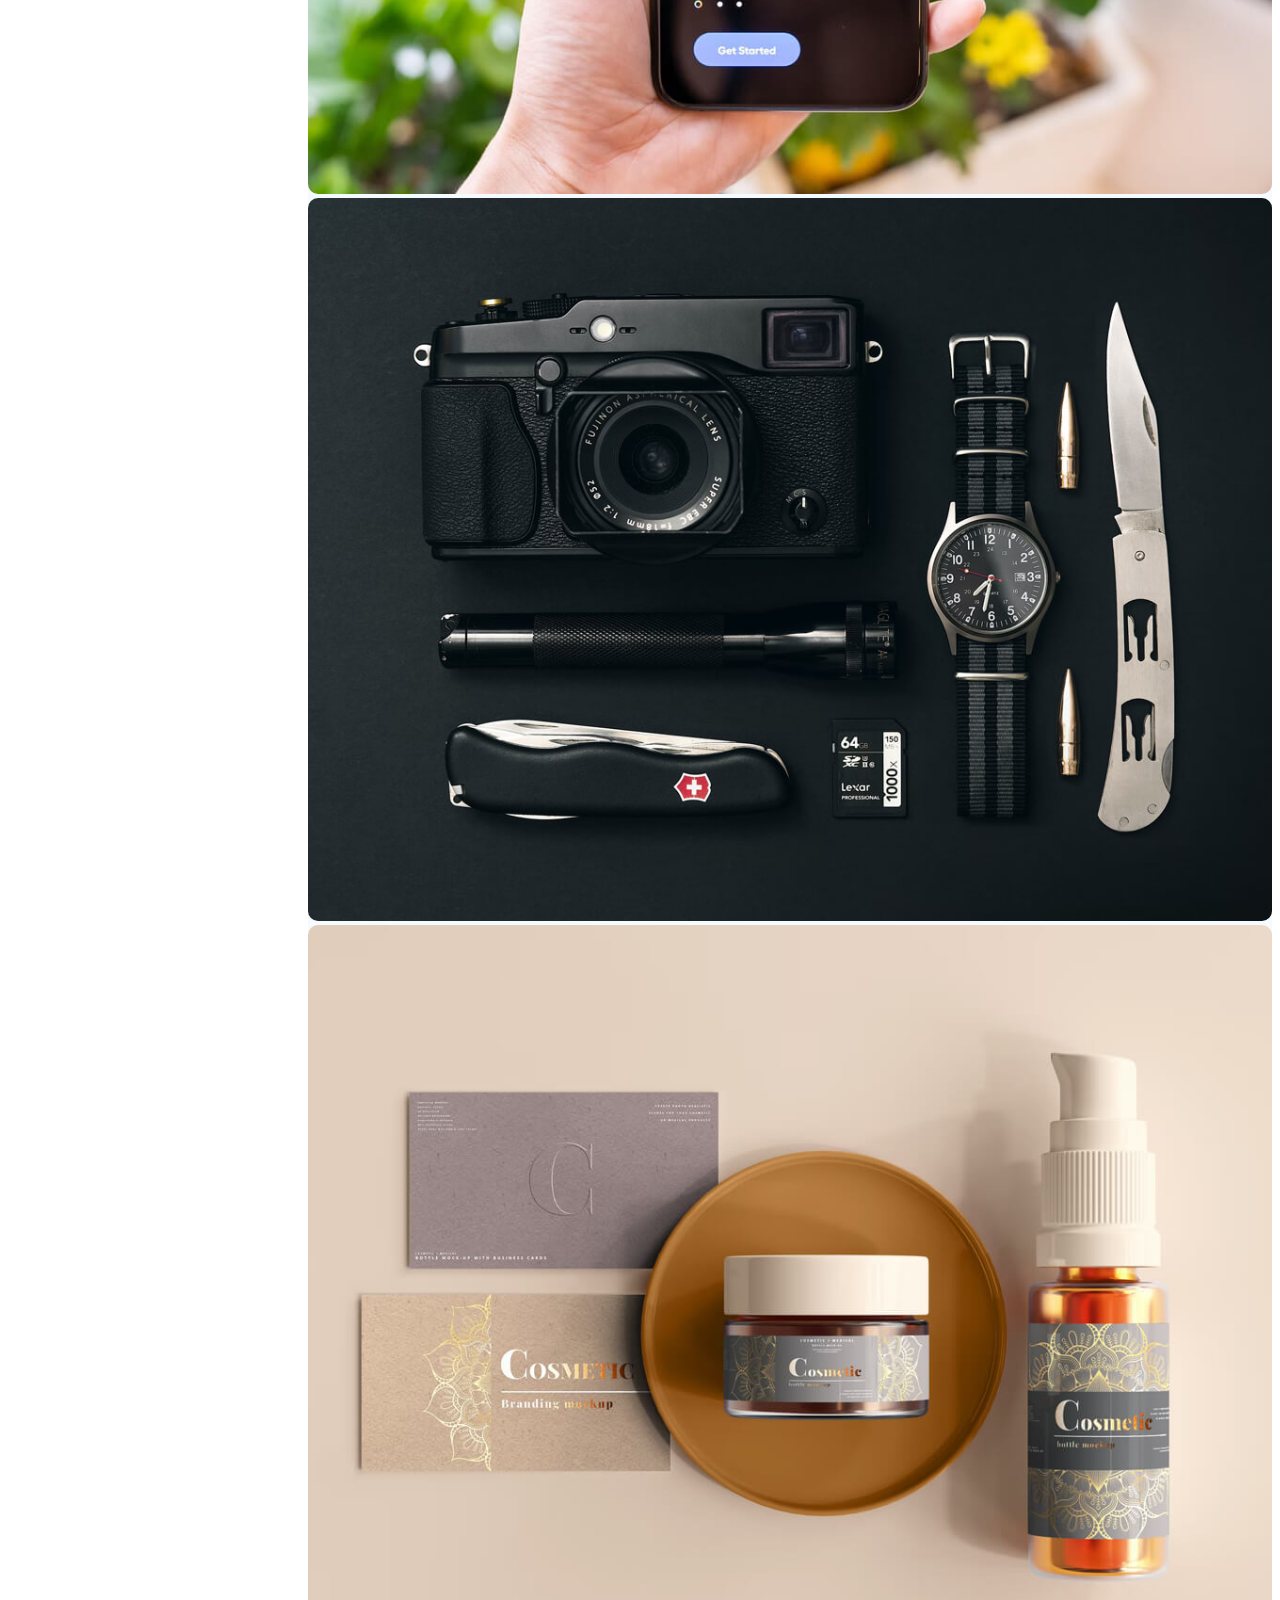
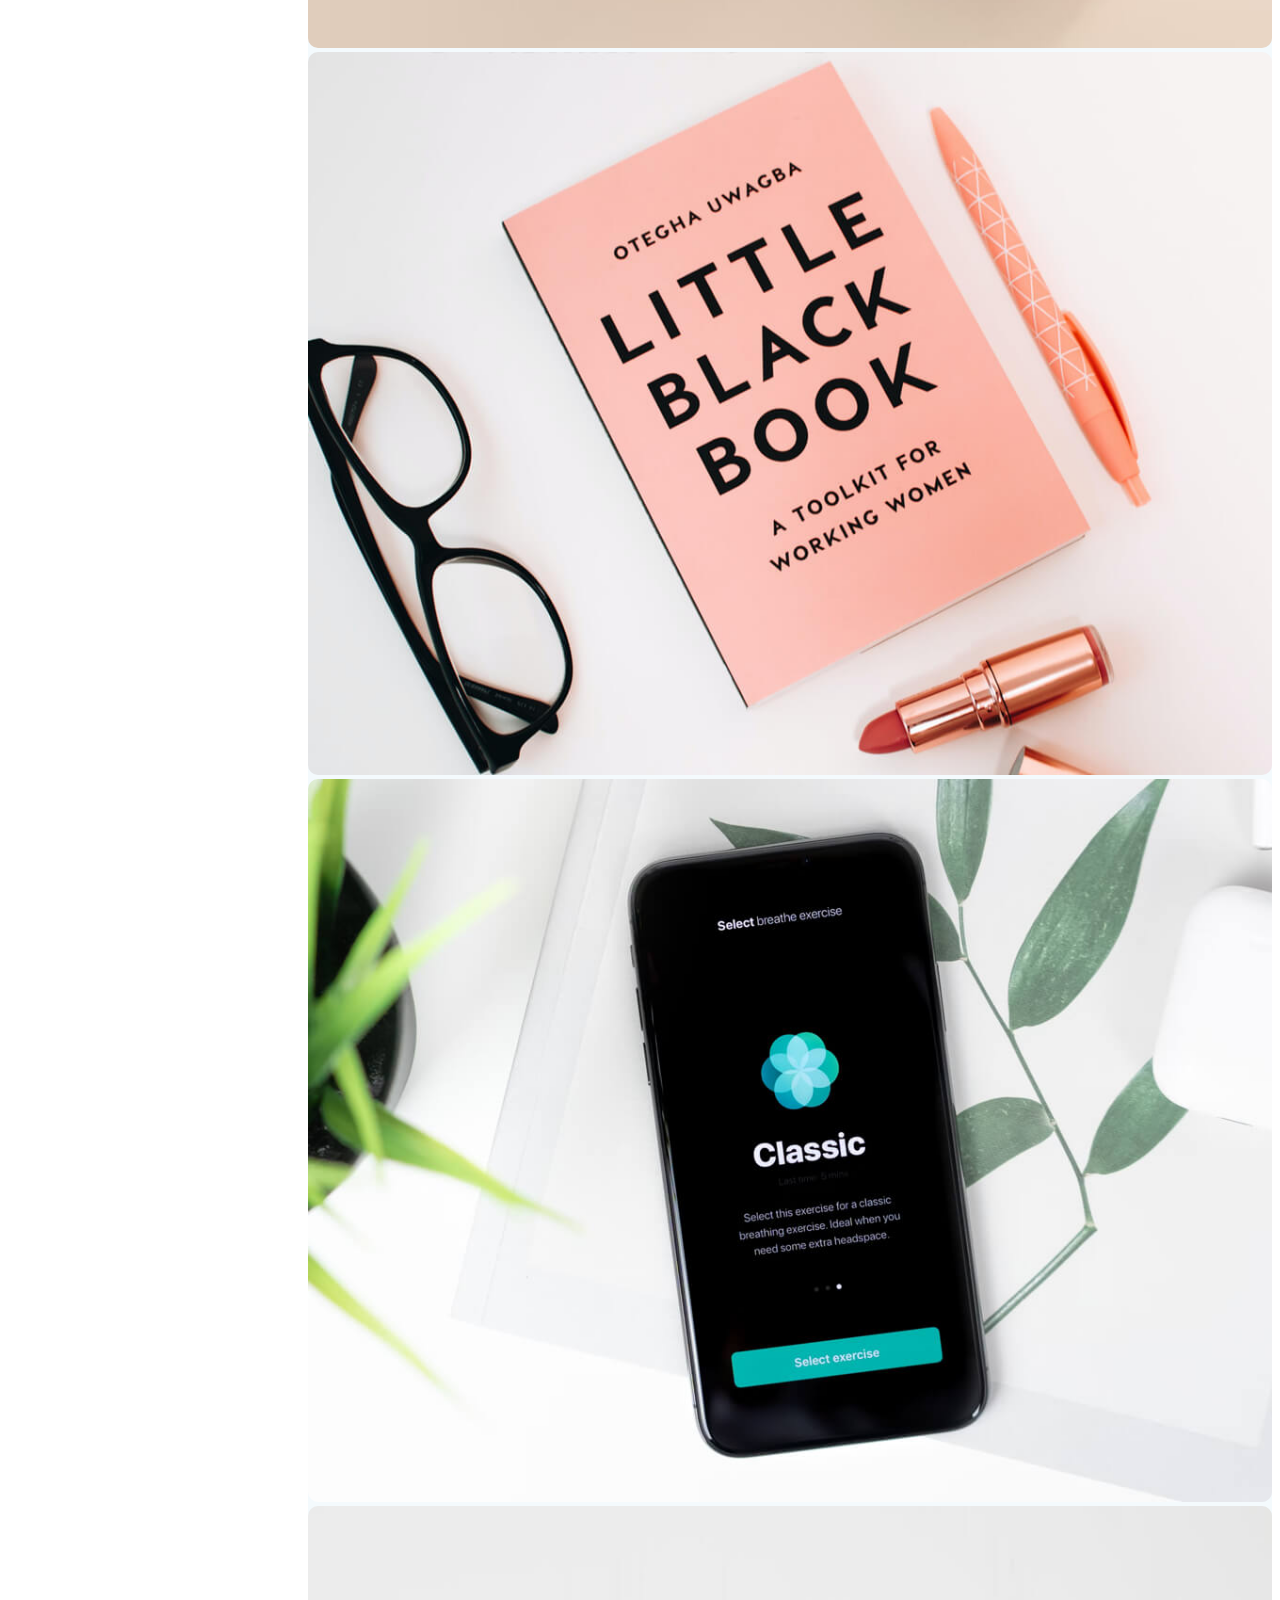
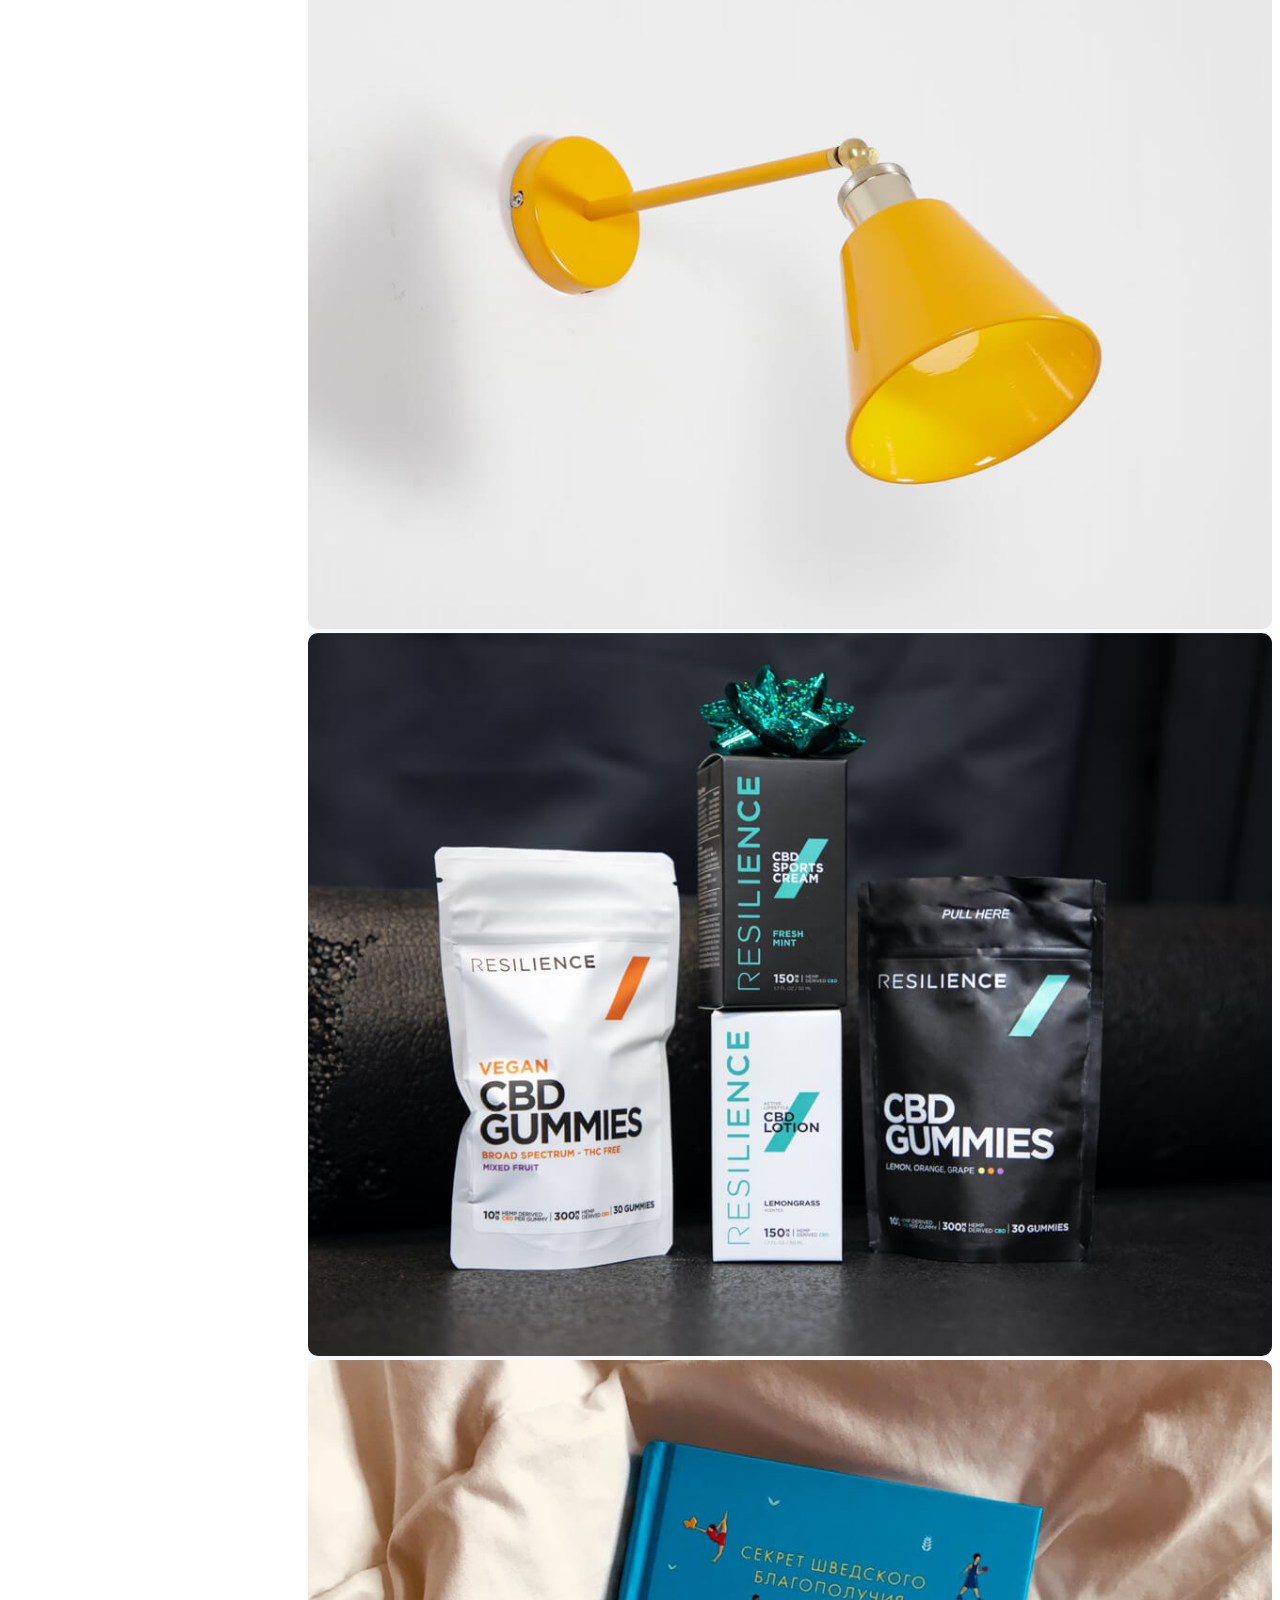
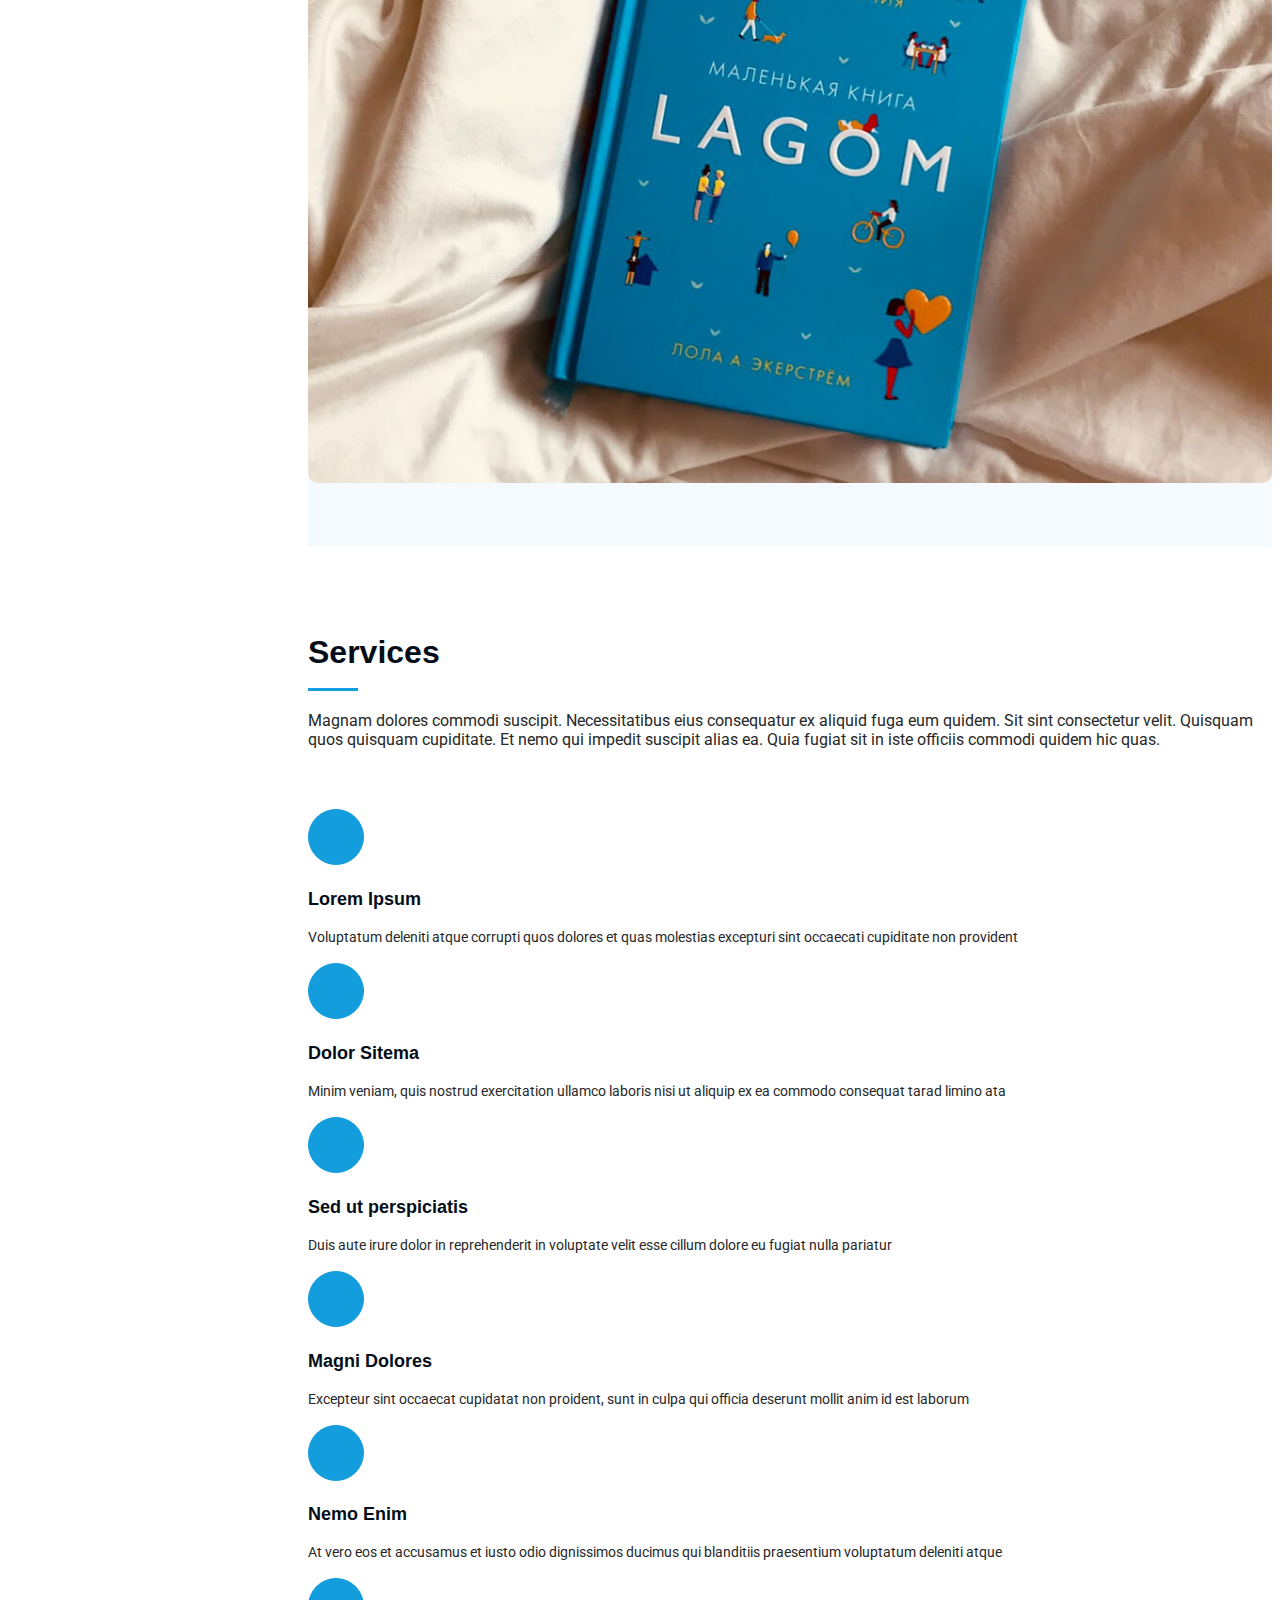
==== commit df7cefde: "stats items changed" ====
--- a/Portfolio/index.html
+++ b/Portfolio/index.html
@@ -154,32 +154,32 @@
           <div class="col-lg-3 col-md-6">
             <div class="stats-item">
               <i class="bi bi-emoji-smile"></i>
-              <span data-purecounter-start="0" data-purecounter-end="232" data-purecounter-duration="1" class="purecounter"></span>
-              <p><strong>Happy Clients</strong> <span>consequuntur quae</span></p>
+              <span data-purecounter-start="0" data-purecounter-end="4" data-purecounter-duration="1" class="purecounter"></span>
+              <p><strong>Happy Clients</strong> <span>Satisfied with our services</span></p>
             </div>
           </div><!-- End Stats Item -->
 
           <div class="col-lg-3 col-md-6">
             <div class="stats-item">
               <i class="bi bi-journal-richtext"></i>
-              <span data-purecounter-start="0" data-purecounter-end="521" data-purecounter-duration="1" class="purecounter"></span>
-              <p><strong>Projects</strong> <span>adipisci atque cum quia aut</span></p>
+              <span data-purecounter-start="0" data-purecounter-end="17" data-purecounter-duration="1" class="purecounter"></span>
+              <p><strong>Projects Completed</strong> <span>Delivered with excellence</span></p>
             </div>
           </div><!-- End Stats Item -->
 
           <div class="col-lg-3 col-md-6">
             <div class="stats-item">
               <i class="bi bi-headset"></i>
-              <span data-purecounter-start="0" data-purecounter-end="1453" data-purecounter-duration="1" class="purecounter"></span>
-              <p><strong>Hours Of Support</strong> <span>aut commodi quaerat</span></p>
+              <span data-purecounter-start="0" data-purecounter-end="223" data-purecounter-duration="1" class="purecounter"></span>
+              <p><strong>Hours Of Support</strong> <span>Provided to our clients</span></p>
             </div>
           </div><!-- End Stats Item -->
 
           <div class="col-lg-3 col-md-6">
             <div class="stats-item">
               <i class="bi bi-people"></i>
-              <span data-purecounter-start="0" data-purecounter-end="32" data-purecounter-duration="1" class="purecounter"></span>
-              <p><strong>Hard Workers</strong> <span>rerum asperiores dolor</span></p>
+              <span data-purecounter-start="0" data-purecounter-end="2" data-purecounter-duration="1" class="purecounter"></span>
+              <p><strong>Team Members</strong> <span>Dedicated professionals</span></p>
             </div>
           </div><!-- End Stats Item -->
 
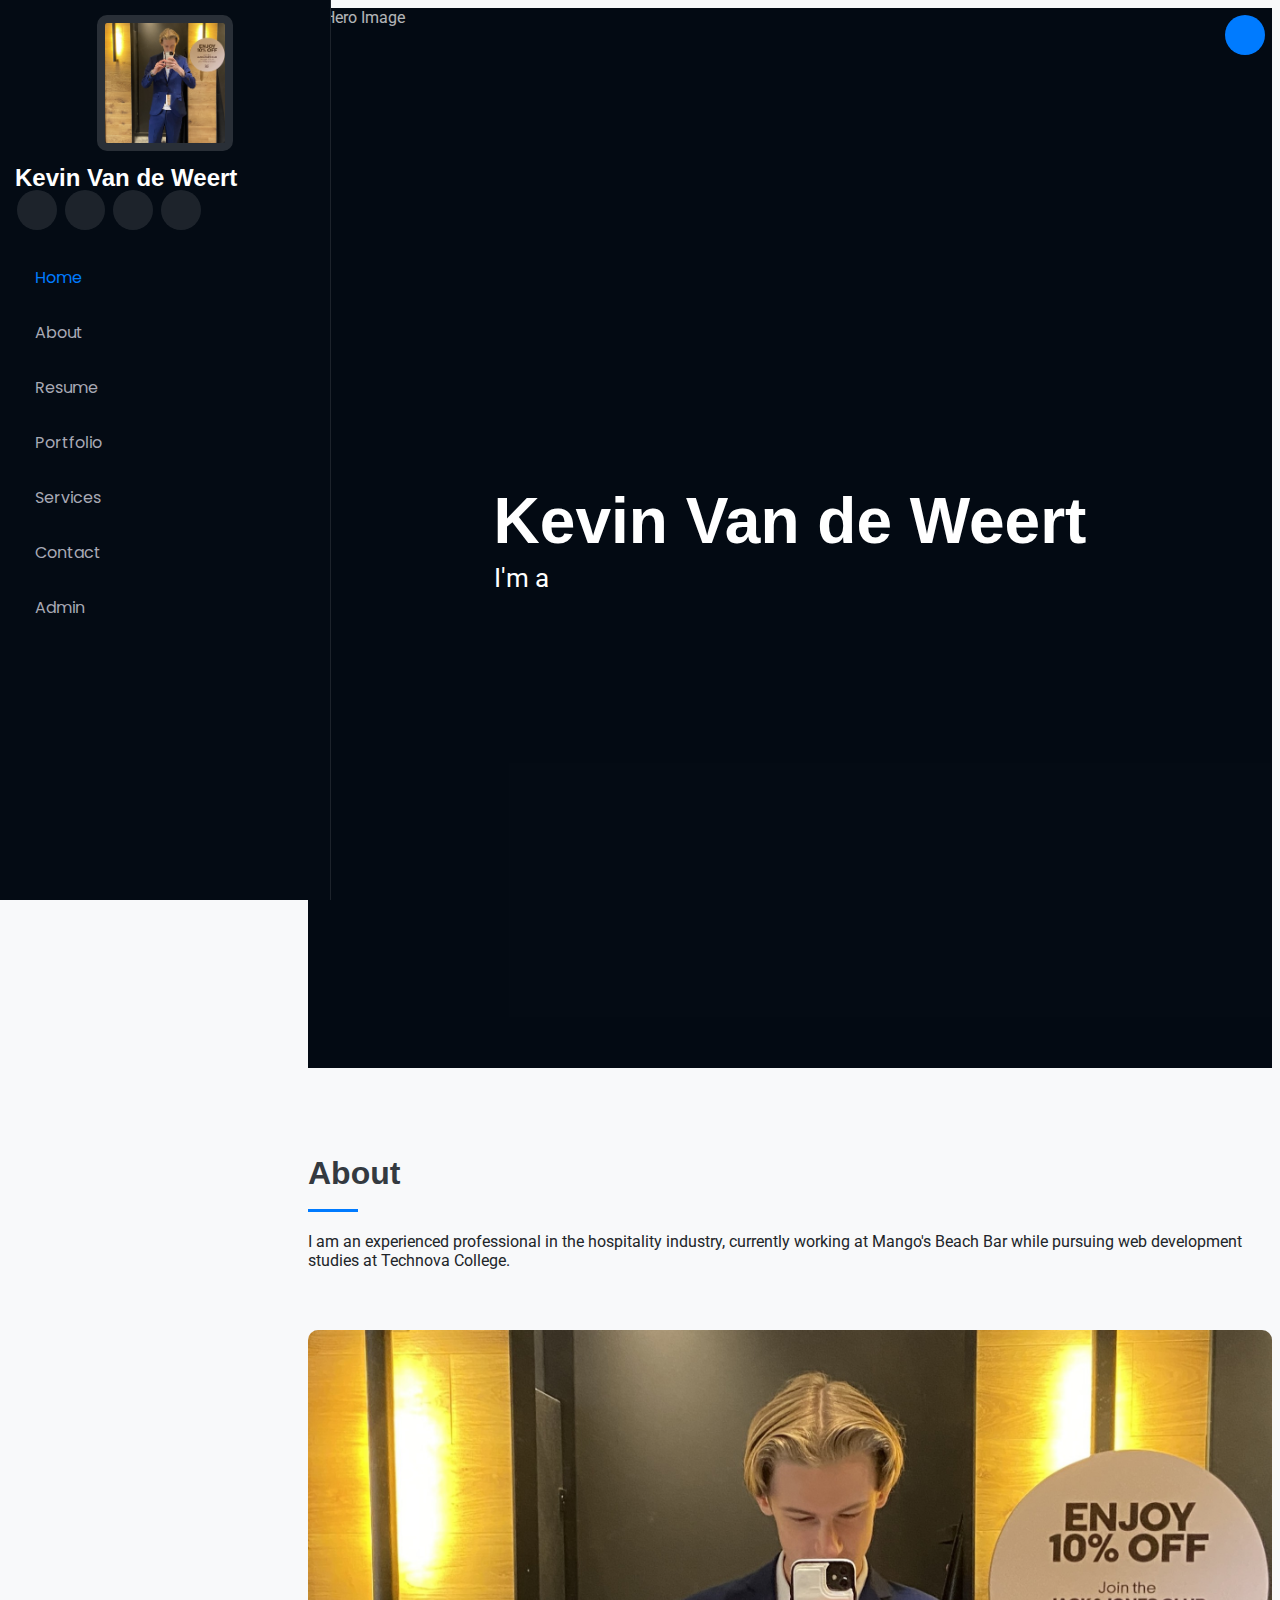
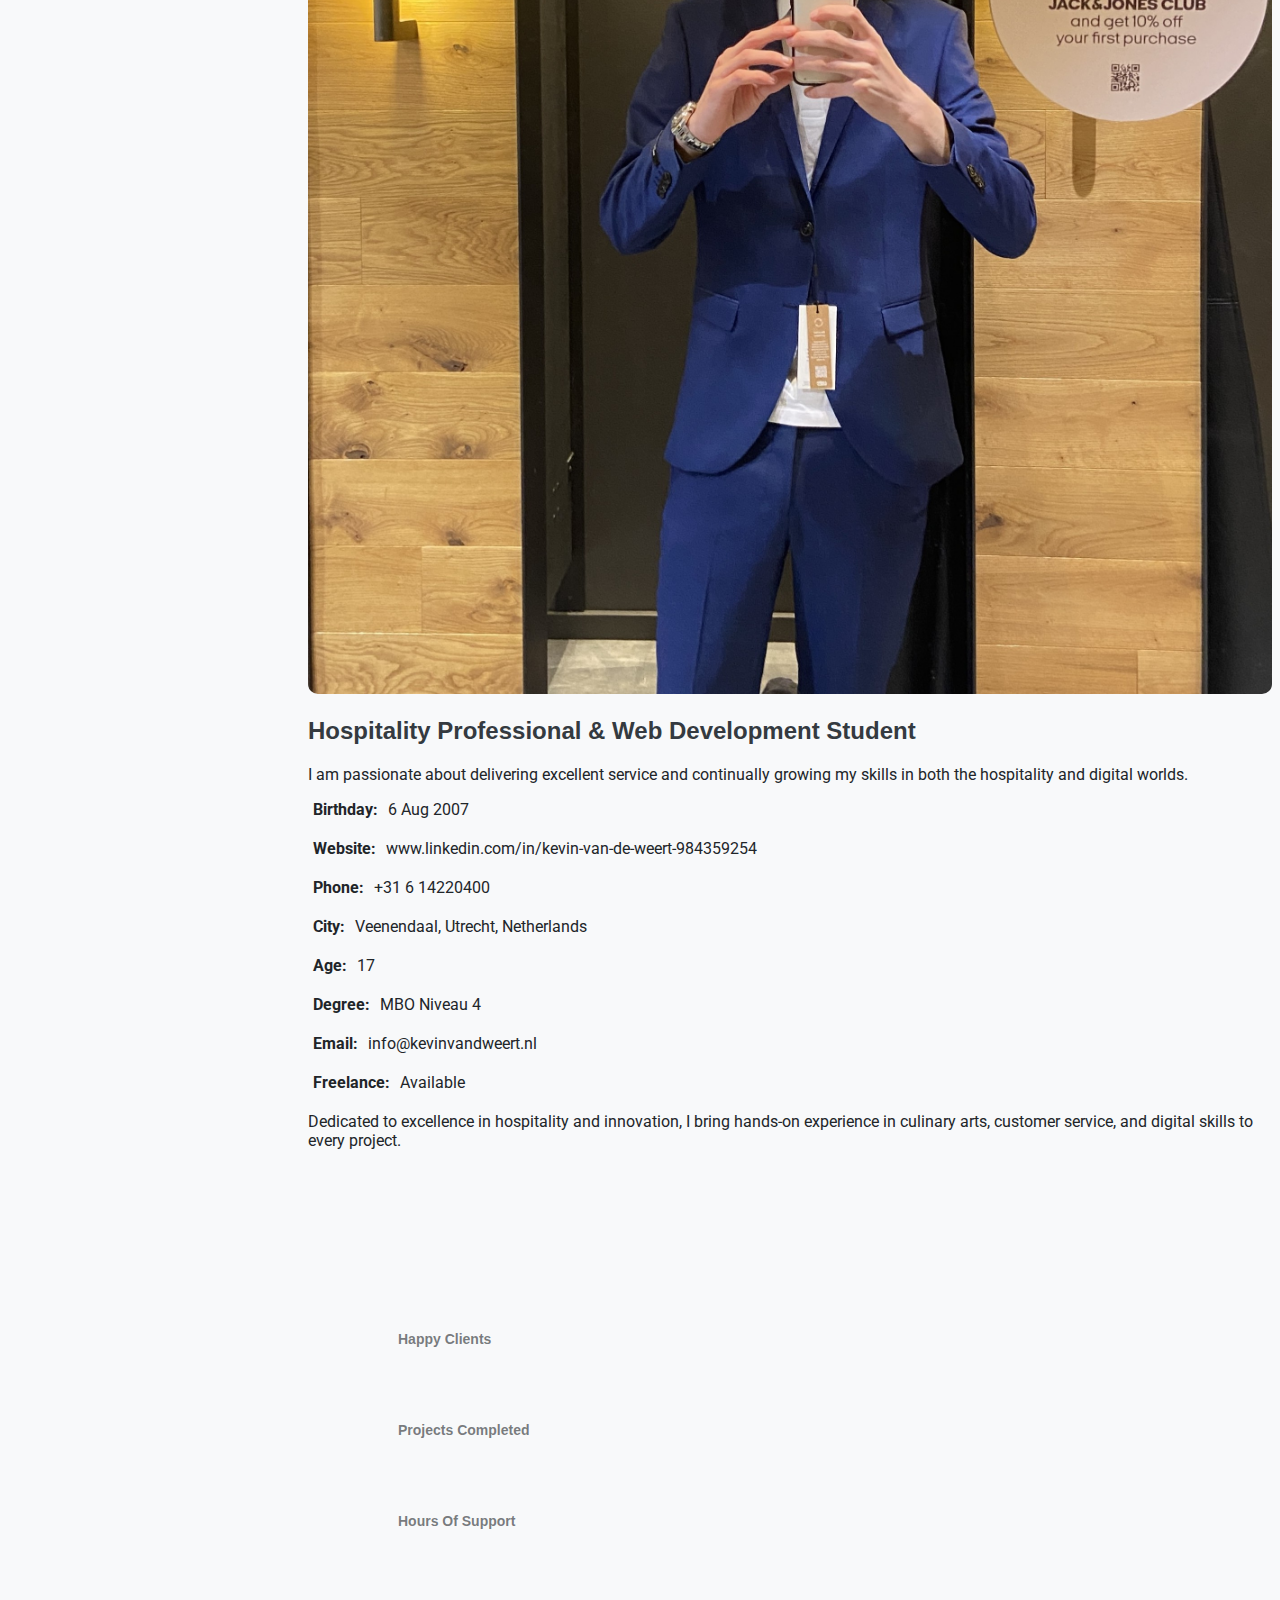
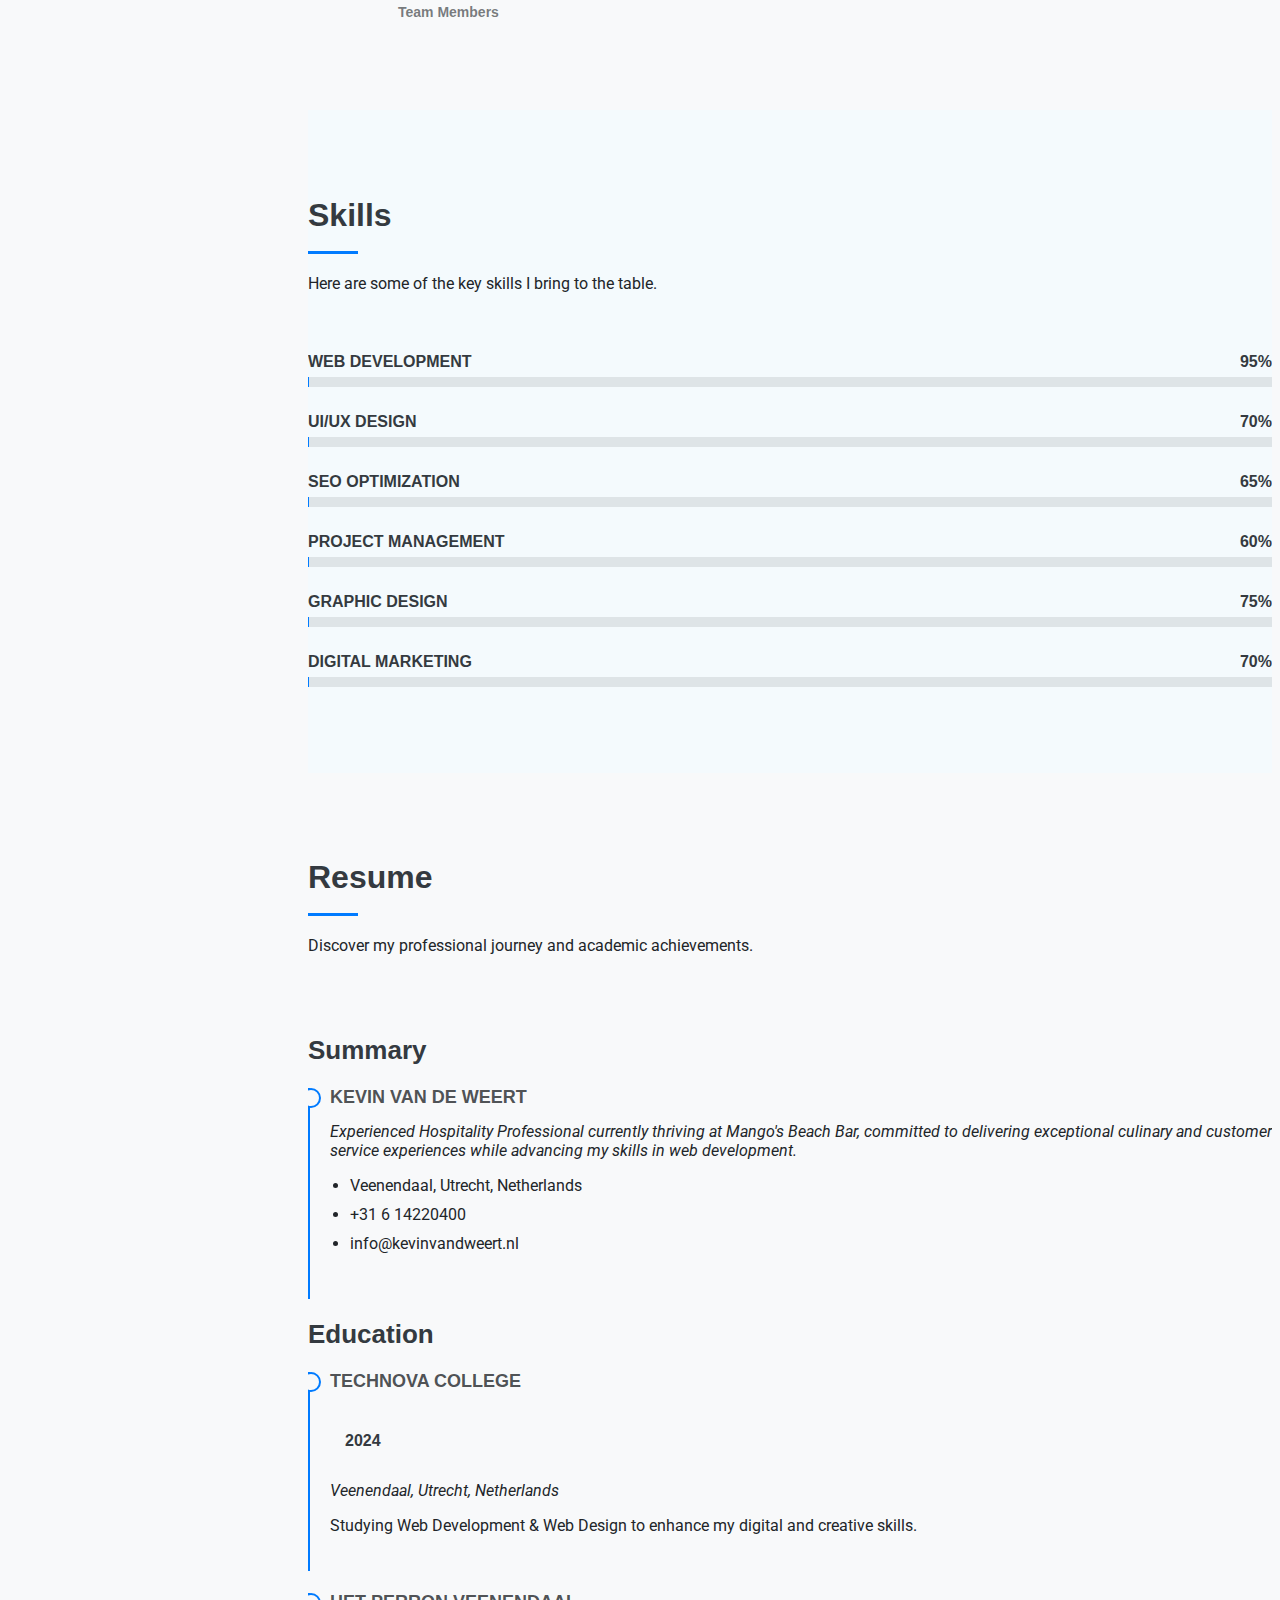
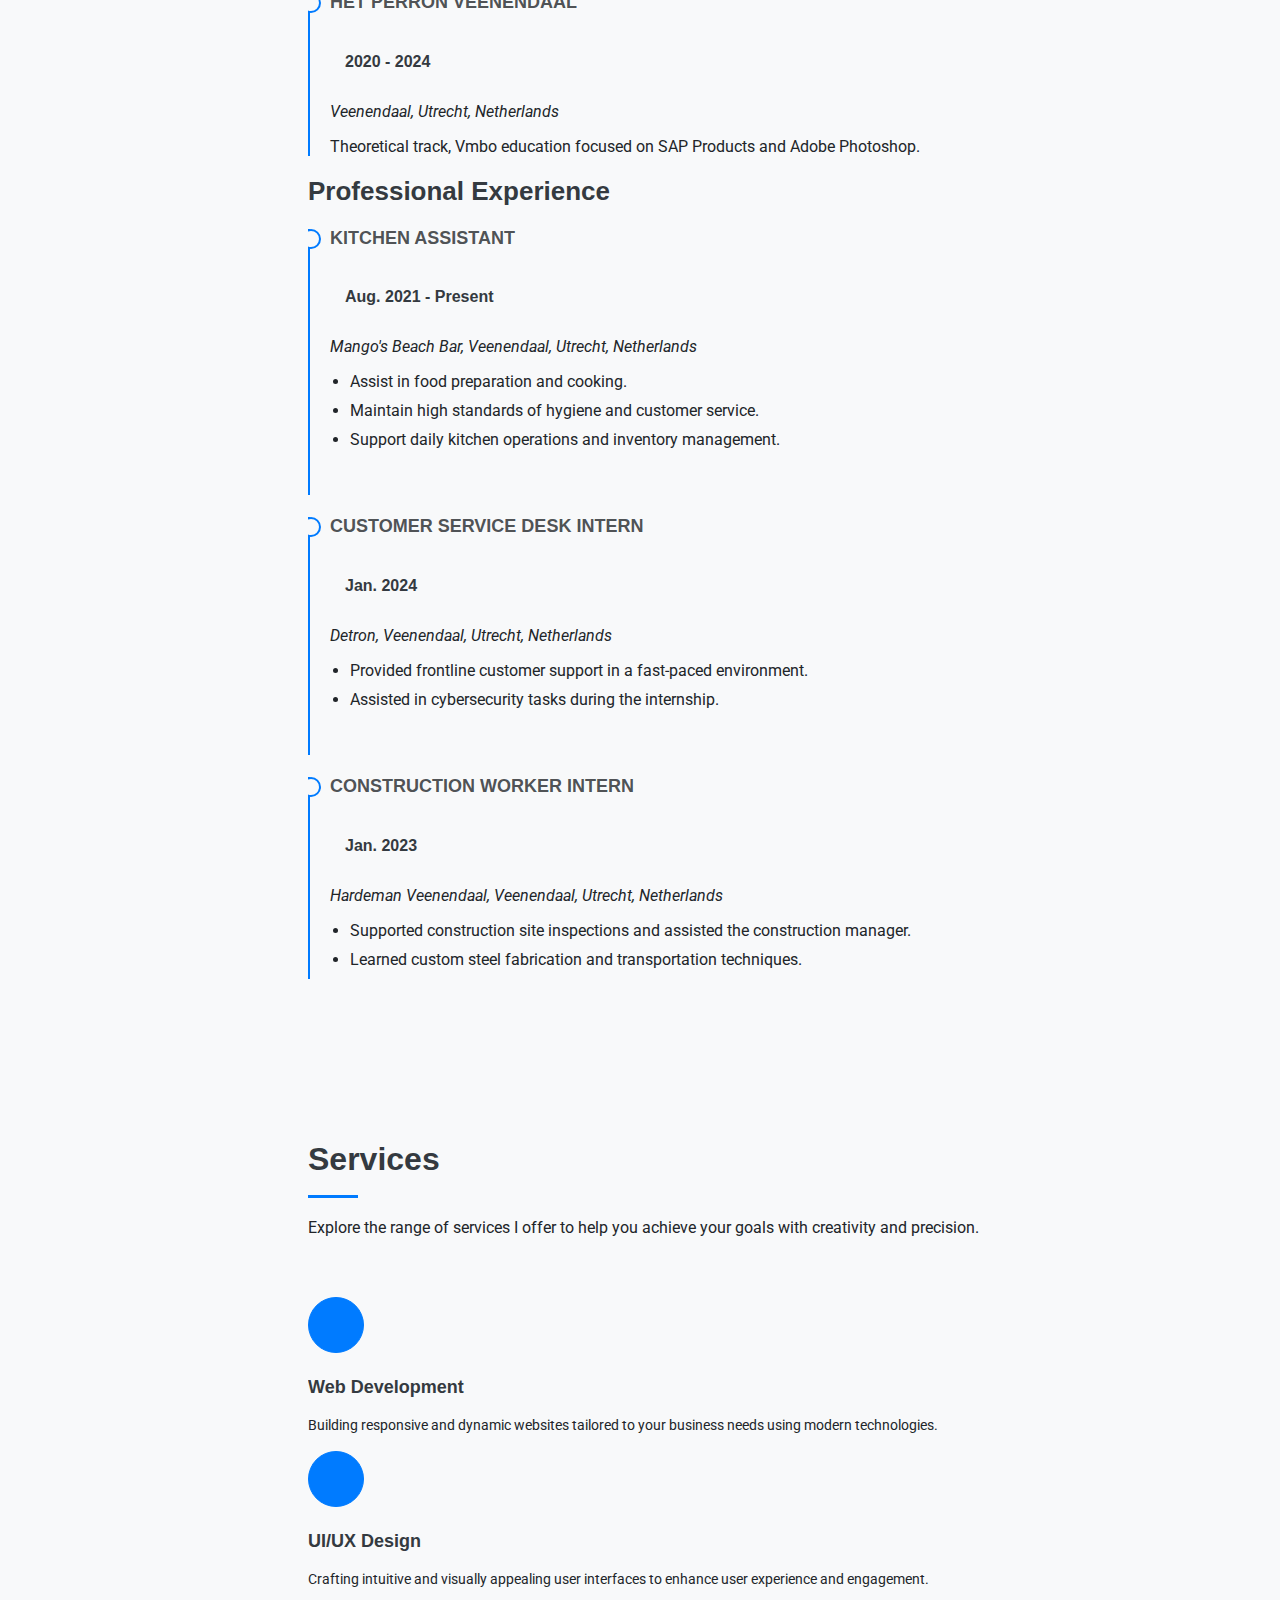
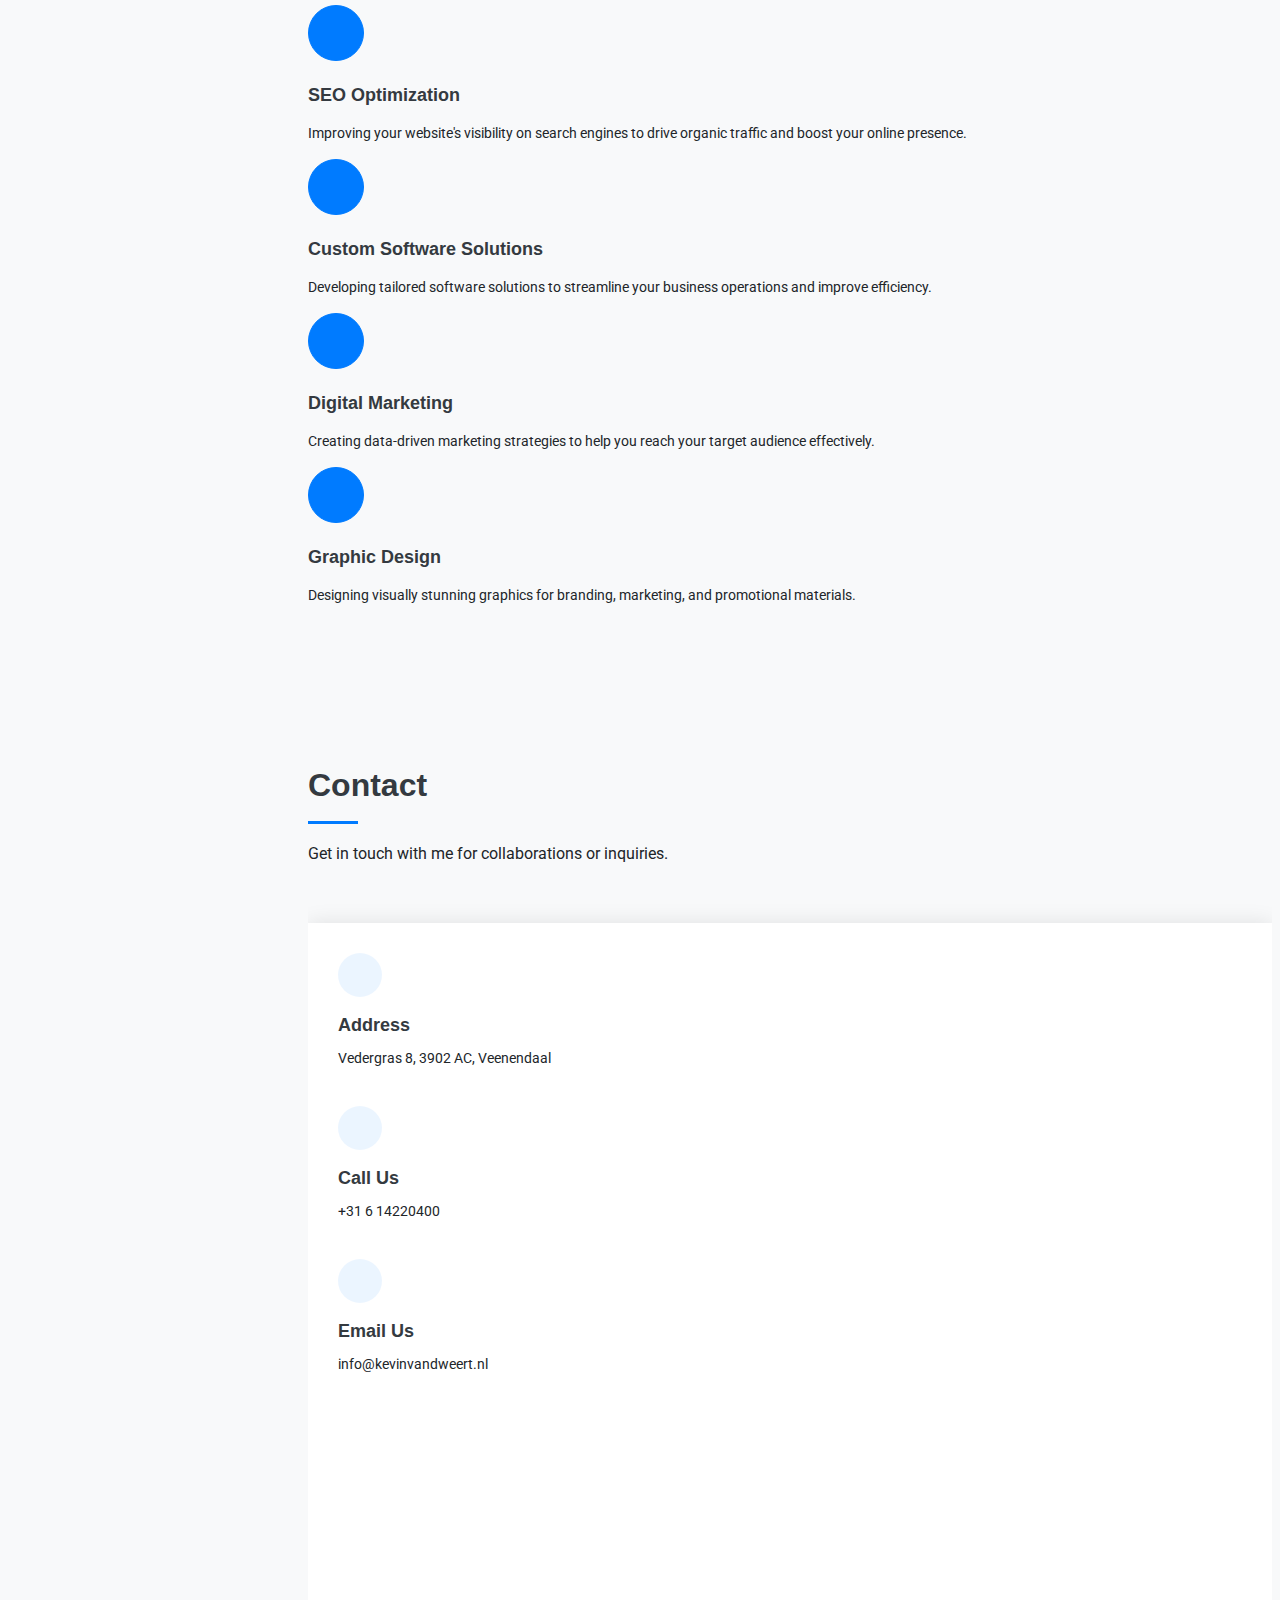
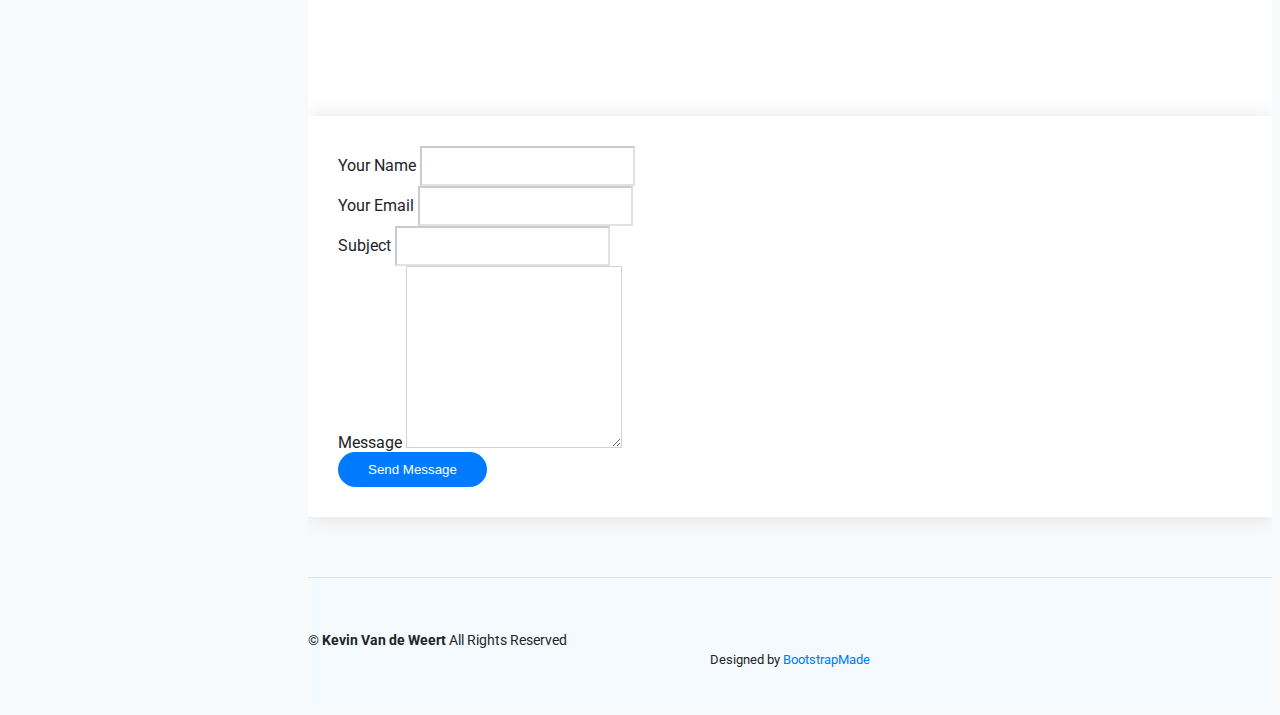
==== commit 60100376: "major error with css file" ====
--- a/Portfolio/index.html
+++ b/Portfolio/index.html
@@ -3,19 +3,17 @@
 
 <head>
   <meta charset="utf-8">
-  <meta content="width=device-width, initial-scale=1.0" name="viewport">
-  <title>Index</title>
-  <meta content="" name="description">
-  <meta content="" name="keywords">
+  <meta name="viewport" content="width=device-width, initial-scale=1.0">
+  <title>Portfolio - Kevin Van de Weert</title>
+  <meta name="description" content="Portfolio of Kevin Van de Weert, showcasing skills, experience, and projects.">
+  <meta name="keywords" content="Portfolio, Web Development, UI/UX Design, Kevin Van de Weert">
 
   <!-- Favicons -->
   <link href="assets/img/favicon.png" rel="icon">
   <link href="assets/img/apple-touch-icon.png" rel="apple-touch-icon">
 
   <!-- Fonts -->
-  <link href="https://fonts.googleapis.com" rel="preconnect">
-  <link href="https://fonts.gstatic.com" rel="preconnect" crossorigin>
-  <link href="https://fonts.googleapis.com/css2?family=Roboto:ital,wght@0,100;0,300;0,400;0,500;0,700;0,900;1,100;1,300;1,400;1,500;1,700;1,900&family=Poppins:ital,wght@0,100;0,200;0,300;0,400;0,500;0,600;0,700;0,800;0,900;1,100;1,200;1,300;1,400;1,500;1,600;1,700;1,800;1,900&display=swap" rel="stylesheet">
+  <link href="https://fonts.googleapis.com/css2?family=Roboto:wght@100;300;400;500;700;900&family=Poppins:wght@100;200;300;400;500;600;700;800;900&display=swap" rel="stylesheet">
 
   <!-- Vendor CSS Files -->
   <link href="assets/vendor/bootstrap/css/bootstrap.min.css" rel="stylesheet">
@@ -27,31 +25,39 @@
   <!-- Main CSS File -->
   <link href="assets/css/main.css" rel="stylesheet">
 
+  <script type="application/ld+json">
+  {
+    "@context": "https://schema.org",
+    "@type": "Person",
+    "name": "Kevin Van de Weert",
+    "jobTitle": "Web Developer",
+    "address": {
+      "@type": "PostalAddress",
+      "addressLocality": "Veenendaal",
+      "addressRegion": "Utrecht",
+      "addressCountry": "Netherlands"
+    },
+    "email": "info@kevinvandweert.nl",
+    "telephone": "+31 6 14220400"
+  }
+  </script>
 </head>
 
 <body class="index-page">
-
   <header id="header" class="header dark-background d-flex flex-column">
     <i class="header-toggle d-xl-none bi bi-list"></i>
-
     <div class="profile-img">
-      <img src="assets/img/Alt images/IMG_8613-1.jpg" alt="profile-img" class="img-fluid rounded-circle">
+      <img src="assets/img/Alt images/IMG_8613-1.jpg" alt="Kevin Van de Weert" class="img-fluid rounded-circle">
     </div>
-
     <a href="index.html" class="logo d-flex align-items-center justify-content-center">
-      <!-- Uncomment the line below if you also wish to use an image logo -->
-      <!-- <img src="assets/img/logo.png" alt=""> -->
-      <h1 class="sitename">Kevin Van de weert</h1>
+      <h1 class="sitename">Kevin Van de Weert</h1>
     </a>
-
     <div class="social-links text-center">
-      <a href="#" class="twitter"><i class="bi bi-twitter-x"></i></a>
+      <a href="#" class="twitter"><i class="bi bi-twitter"></i></a>
       <a href="#" class="facebook"><i class="bi bi-facebook"></i></a>
       <a href="#" class="instagram"><i class="bi bi-instagram"></i></a>
-      <a href="#" class="google-plus"><i class="bi bi-skype"></i></a>
       <a href="#" class="linkedin"><i class="bi bi-linkedin"></i></a>
     </div>
-
     <nav id="navmenu" class="navmenu">
       <ul>
         <li><a href="#hero" class="active"><i class="bi bi-house navicon"></i>Home</a></li>
@@ -59,248 +65,181 @@
         <li><a href="#resume"><i class="bi bi-file-earmark-text navicon"></i> Resume</a></li>
         <li><a href="#portfolio"><i class="bi bi-images navicon"></i> Portfolio</a></li>
         <li><a href="#services"><i class="bi bi-hdd-stack navicon"></i> Services</a></li>
-        <li class="dropdown"><a href="#"><i class="bi bi-menu-button navicon"></i> <span>Dropdown</span> <i class="bi bi-chevron-down toggle-dropdown"></i></a>
-          <ul>
-            <li><a href="#">Dropdown 1</a></li>
-            <li class="dropdown"><a href="#"><span>Deep Dropdown</span> <i class="bi bi-chevron-down toggle-dropdown"></i></a>
-              <ul>
-                <li><a href="#">Deep Dropdown 1</a></li>
-                <li><a href="#">Deep Dropdown 2</a></li>
-                <li><a href="#">Deep Dropdown 3</a></li>
-                <li><a href="#">Deep Dropdown 4</a></li>
-                <li><a href="#">Deep Dropdown 5</a></li>
-              </ul>
-            </li>
-            <li><a href="#">Dropdown 2</a></li>
-            <li><a href="#">Dropdown 3</a></li>
-            <li><a href="#">Dropdown 4</a></li>
-          </ul>
-        </li>
         <li><a href="#contact"><i class="bi bi-envelope navicon"></i> Contact</a></li>
+        <li><a href="admin.html"><i class="bi bi-gear navicon"></i> Admin</a></li>
       </ul>
     </nav>
-
   </header>
 
   <main class="main">
-
     <!-- Hero Section -->
     <section id="hero" class="hero section dark-background">
-
-      <img src="assets/img/Alt images/IMG_9588.jpg" alt="" data-aos="fade-in" class="">
-
+      <img src="assets/img/Alt images/IMG_9588.jpg" alt="Hero Image" data-aos="fade-in">
       <div class="container" data-aos="fade-up" data-aos-delay="100">
-        <h2>Kevin Van de weert</h2>
-        <p>I'm a <span class="typed" data-typed-items="Kitchen Assistant, Web Developer, Garde-Manger Chef, UI/UX designer"></span><span class="typed-cursor typed-cursor--blink" aria-hidden="true"></span></p>
-      </div>
-
-    </section><!-- /Hero Section -->
+        <h2>Kevin Van de Weert</h2>
+        <p>I'm a <span class="typed" data-typed-items="Web Developer, UI/UX Designer, Freelancer"></span></p>
+      </div>
+    </section>
 
     <!-- About Section -->
     <section id="about" class="about section">
-
-      <!-- Section Title -->
       <div class="container section-title" data-aos="fade-up">
         <h2>About</h2>
-        <p>I am an experienced professional in the hospitality industry, currently working at Mango's Beach Bar while pursuing web development studies at Technova College. I excel in culinary skills, customer service and digital innovation.</p>
-      </div><!-- End Section Title -->
-
+        <p>I am an experienced professional in the hospitality industry, currently working at Mango's Beach Bar while pursuing web development studies at Technova College.</p>
+      </div>
       <div class="container" data-aos="fade-up" data-aos-delay="100">
-
         <div class="row gy-4 justify-content-center">
           <div class="col-lg-4">
-            <img src="assets/img/Alt images/IMG_8613-1.jpg" class="img-fluid" alt="">
+            <img src="assets/img/Alt images/IMG_8613-1.jpg" class="img-fluid" alt="About Image">
           </div>
           <div class="col-lg-8 content">
-            <h2>Hospitality Professional &amp; Web Development Student</h2>
-            <p class="fst-italic py-3">
-              I am passionate about delivering excellent service and continually growing my skills in both the hospitality and digital worlds.
-            </p>
+            <h2>Hospitality Professional & Web Development Student</h2>
+            <p class="fst-italic py-3">I am passionate about delivering excellent service and continually growing my skills in both the hospitality and digital worlds.</p>
             <div class="row">
               <div class="col-lg-6">
                 <ul>
                   <li><i class="bi bi-chevron-right"></i> <strong>Birthday:</strong> <span>6 Aug 2007</span></li>
                   <li><i class="bi bi-chevron-right"></i> <strong>Website:</strong> <span>www.linkedin.com/in/kevin-van-de-weert-984359254</span></li>
-                  <li><i class="bi bi-chevron-right"></i> <strong>Phone:</strong> <span>+123 456 7890</span></li>
+                  <li><i class="bi bi-chevron-right"></i> <strong>Phone:</strong> <span>+31 6 14220400</span></li>
                   <li><i class="bi bi-chevron-right"></i> <strong>City:</strong> <span>Veenendaal, Utrecht, Netherlands</span></li>
                 </ul>
               </div>
               <div class="col-lg-6">
                 <ul>
-                  <li><i class="bi bi-chevron-right"></i> <strong>Age:</strong> <span>16</span></li>
+                  <li><i class="bi bi-chevron-right"></i> <strong>Age:</strong> <span>17</span></li>
                   <li><i class="bi bi-chevron-right"></i> <strong>Degree:</strong> <span>MBO Niveau 4</span></li>
                   <li><i class="bi bi-chevron-right"></i> <strong>Email:</strong> <span>info@kevinvandweert.nl</span></li>
                   <li><i class="bi bi-chevron-right"></i> <strong>Freelance:</strong> <span>Available</span></li>
                 </ul>
               </div>
             </div>
-            <p class="py-3">
-              Dedicated to excellence in hospitality and innovation, I bring hands-on experience in culinary arts, customer service, and digital skills to every project.
-            </p>
-          </div>
-        </div>
-
-      </div>
-
-    </section><!-- /About Section -->
+            <p class="py-3">Dedicated to excellence in hospitality and innovation, I bring hands-on experience in culinary arts, customer service, and digital skills to every project.</p>
+          </div>
+        </div>
+      </div>
+    </section>
 
     <!-- Stats Section -->
     <section id="stats" class="stats section">
-
       <div class="container" data-aos="fade-up" data-aos-delay="100">
-
         <div class="row gy-4">
-
           <div class="col-lg-3 col-md-6">
             <div class="stats-item">
               <i class="bi bi-emoji-smile"></i>
               <span data-purecounter-start="0" data-purecounter-end="4" data-purecounter-duration="1" class="purecounter"></span>
-              <p><strong>Happy Clients</strong> <span>Satisfied with our services</span></p>
-            </div>
-          </div><!-- End Stats Item -->
-
+              <p><strong>Happy Clients</strong></p>
+            </div>
+          </div>
           <div class="col-lg-3 col-md-6">
             <div class="stats-item">
               <i class="bi bi-journal-richtext"></i>
               <span data-purecounter-start="0" data-purecounter-end="17" data-purecounter-duration="1" class="purecounter"></span>
-              <p><strong>Projects Completed</strong> <span>Delivered with excellence</span></p>
-            </div>
-          </div><!-- End Stats Item -->
-
+              <p><strong>Projects Completed</strong></p>
+            </div>
+          </div>
           <div class="col-lg-3 col-md-6">
             <div class="stats-item">
               <i class="bi bi-headset"></i>
               <span data-purecounter-start="0" data-purecounter-end="223" data-purecounter-duration="1" class="purecounter"></span>
-              <p><strong>Hours Of Support</strong> <span>Provided to our clients</span></p>
-            </div>
-          </div><!-- End Stats Item -->
-
+              <p><strong>Hours Of Support</strong></p>
+            </div>
+          </div>
           <div class="col-lg-3 col-md-6">
             <div class="stats-item">
               <i class="bi bi-people"></i>
               <span data-purecounter-start="0" data-purecounter-end="2" data-purecounter-duration="1" class="purecounter"></span>
-              <p><strong>Team Members</strong> <span>Dedicated professionals</span></p>
-            </div>
-          </div><!-- End Stats Item -->
-
-        </div>
-
-      </div>
-
-    </section><!-- /Stats Section -->
+              <p><strong>Team Members</strong></p>
+            </div>
+          </div>
+        </div>
+      </div>
+    </section>
 
     <!-- Skills Section -->
     <section id="skills" class="skills section light-background">
-
-      <!-- Section Title -->
       <div class="container section-title" data-aos="fade-up">
         <h2>Skills</h2>
         <p>Here are some of the key skills I bring to the table.</p>
-      </div><!-- End Section Title -->
-
+      </div>
       <div class="container" data-aos="fade-up" data-aos-delay="100">
-
         <div class="row skills-content skills-animation">
-
           <div class="col-lg-6">
-
             <div class="progress">
-              <span class="skill"><span>Web Development</span> <i class="val">95%</i></span>
+              <span class="skill">Web Development <i class="val">95%</i></span>
               <div class="progress-bar-wrap">
                 <div class="progress-bar" role="progressbar" aria-valuenow="95" aria-valuemin="0" aria-valuemax="100"></div>
               </div>
-            </div><!-- End Skills Item -->
-
+            </div>
             <div class="progress">
-              <span class="skill"><span>UI/UX Design</span> <i class="val">90%</i></span>
+              <span class="skill">UI/UX Design <i class="val">70%</i></span>
               <div class="progress-bar-wrap">
-                <div class="progress-bar" role="progressbar" aria-valuenow="90" aria-valuemin="0" aria-valuemax="100"></div>
-              </div>
-            </div><!-- End Skills Item -->
-
+                <div class="progress-bar" role="progressbar" aria-valuenow="70" aria-valuemin="0" aria-valuemax="100"></div>
+              </div>
+            </div>
             <div class="progress">
-              <span class="skill"><span>SEO Optimization</span> <i class="val">85%</i></span>
+              <span class="skill">SEO Optimization <i class="val">65%</i></span>
               <div class="progress-bar-wrap">
-                <div class="progress-bar" role="progressbar" aria-valuenow="85" aria-valuemin="0" aria-valuemax="100"></div>
-              </div>
-            </div><!-- End Skills Item -->
-
-          </div>
-
+                <div class="progress-bar" role="progressbar" aria-valuenow="65" aria-valuemin="0" aria-valuemax="100"></div>
+              </div>
+            </div>
+          </div>
           <div class="col-lg-6">
-
             <div class="progress">
-              <span class="skill"><span>Project Management</span> <i class="val">80%</i></span>
+              <span class="skill">Project Management <i class="val">60%</i></span>
               <div class="progress-bar-wrap">
-                <div class="progress-bar" role="progressbar" aria-valuenow="80" aria-valuemin="0" aria-valuemax="100"></div>
-              </div>
-            </div><!-- End Skills Item -->
-
+                <div class="progress-bar" role="progressbar" aria-valuenow="60" aria-valuemin="0" aria-valuemax="100"></div>
+              </div>
+            </div>
             <div class="progress">
-              <span class="skill"><span>Graphic Design</span> <i class="val">75%</i></span>
+              <span class="skill">Graphic Design <i class="val">75%</i></span>
               <div class="progress-bar-wrap">
                 <div class="progress-bar" role="progressbar" aria-valuenow="75" aria-valuemin="0" aria-valuemax="100"></div>
               </div>
-            </div><!-- End Skills Item -->
-
+            </div>
             <div class="progress">
-              <span class="skill"><span>Digital Marketing</span> <i class="val">70%</i></span>
+              <span class="skill">Digital Marketing <i class="val">70%</i></span>
               <div class="progress-bar-wrap">
                 <div class="progress-bar" role="progressbar" aria-valuenow="70" aria-valuemin="0" aria-valuemax="100"></div>
               </div>
-            </div><!-- End Skills Item -->
-
-          </div>
-
-        </div>
-
-      </div>
-
-    </section><!-- /Skills Section -->
+            </div>
+          </div>
+        </div>
+      </div>
+    </section>
 
     <!-- Resume Section -->
     <section id="resume" class="resume section">
-
-      <!-- Section Title -->
       <div class="container section-title" data-aos="fade-up">
         <h2>Resume</h2>
         <p>Discover my professional journey and academic achievements.</p>
-      </div><!-- End Section Title -->
-
+      </div>
       <div class="container">
-
         <div class="row">
-
           <div class="col-lg-6" data-aos="fade-up" data-aos-delay="100">
             <h3 class="resume-title">Summary</h3>
-
             <div class="resume-item pb-0">
-              <h4>Kevin Van de weert</h4>
+              <h4>Kevin Van de Weert</h4>
               <p><em>Experienced Hospitality Professional currently thriving at Mango's Beach Bar, committed to delivering exceptional culinary and customer service experiences while advancing my skills in web development.</em></p>
               <ul>
                 <li>Veenendaal, Utrecht, Netherlands</li>
-                <li>+123 456-7890</li>
+                <li>+31 6 14220400</li>
                 <li>info@kevinvandweert.nl</li>
               </ul>
-            </div><!-- End Resume Item -->
-
+            </div>
             <h3 class="resume-title">Education</h3>
             <div class="resume-item">
               <h4>Technova College</h4>
               <h5>2024</h5>
               <p><em>Veenendaal, Utrecht, Netherlands</em></p>
-              <p>Studying Web Development &amp; Web Design to enhance my digital and creative skills.</p>
-            </div><!-- End Resume Item -->
-
+              <p>Studying Web Development & Web Design to enhance my digital and creative skills.</p>
+            </div>
             <div class="resume-item">
               <h4>Het perron veenendaal</h4>
               <h5>2020 - 2024</h5>
               <p><em>Veenendaal, Utrecht, Netherlands</em></p>
               <p>Theoretical track, Vmbo education focused on SAP Products and Adobe Photoshop.</p>
-            </div><!-- End Resume Item -->
-
-          </div>
-
+            </div>
+          </div>
           <div class="col-lg-6" data-aos="fade-up" data-aos-delay="200">
             <h3 class="resume-title">Professional Experience</h3>
             <div class="resume-item">
@@ -312,8 +251,7 @@
                 <li>Maintain high standards of hygiene and customer service.</li>
                 <li>Support daily kitchen operations and inventory management.</li>
               </ul>
-            </div><!-- End Resume Item -->
-
+            </div>
             <div class="resume-item">
               <h4>Customer Service Desk Intern</h4>
               <h5>Jan. 2024</h5>
@@ -322,8 +260,7 @@
                 <li>Provided frontline customer support in a fast-paced environment.</li>
                 <li>Assisted in cybersecurity tasks during the internship.</li>
               </ul>
-            </div><!-- End Resume Item -->
-
+            </div>
             <div class="resume-item">
               <h4>Construction Worker Intern</h4>
               <h5>Jan. 2023</h5>
@@ -332,39 +269,28 @@
                 <li>Supported construction site inspections and assisted the construction manager.</li>
                 <li>Learned custom steel fabrication and transportation techniques.</li>
               </ul>
-            </div><!-- End Resume Item -->
-
-          </div>
-
-        </div>
-
-      </div>
-
-    </section><!-- /Resume Section -->
-
-    <!-- Portfolio Section -->
+            </div>
+          </div>
+        </div>
+      </div>
+    </section>
+
+    <!-- Portfolio Section
     <section id="portfolio" class="portfolio section light-background">
-
-      <!-- Section Title -->
       <div class="container section-title" data-aos="fade-up">
         <h2>Portfolio</h2>
-        <p>Magnam dolores commodi suscipit. Necessitatibus eius consequatur ex aliquid fuga eum quidem. Sit sint consectetur velit. Quisquam quos quisquam cupiditate. Et nemo qui impedit suscipit alias ea. Quia fugiat sit in iste officiis commodi quidem hic quas.</p>
-      </div><!-- End Section Title -->
-
+        <p>Explore my projects and creative works.</p>
+      </div>
       <div class="container">
-
         <div class="isotope-layout" data-default-filter="*" data-layout="masonry" data-sort="original-order">
-
           <ul class="portfolio-filters isotope-filters" data-aos="fade-up" data-aos-delay="100">
             <li data-filter="*" class="filter-active">All</li>
             <li data-filter=".filter-app">App</li>
             <li data-filter=".filter-product">Product</li>
             <li data-filter=".filter-branding">Branding</li>
             <li data-filter=".filter-books">Books</li>
-          </ul><!-- End Portfolio Filters -->
-
+          </ul>
           <div class="row gy-4 isotope-container" data-aos="fade-up" data-aos-delay="200">
-
             <div class="col-lg-4 col-md-6 portfolio-item isotope-item filter-app">
               <div class="portfolio-content h-100">
                 <img src="assets/img/portfolio/app-1.jpg" class="img-fluid" alt="">
@@ -375,8 +301,7 @@
                   <a href="portfolio-details.html" title="More Details" class="details-link"><i class="bi bi-link-45deg"></i></a>
                 </div>
               </div>
-            </div><!-- End Portfolio Item -->
-
+            </div>
             <div class="col-lg-4 col-md-6 portfolio-item isotope-item filter-product">
               <div class="portfolio-content h-100">
                 <img src="assets/img/portfolio/product-1.jpg" class="img-fluid" alt="">
@@ -387,8 +312,7 @@
                   <a href="portfolio-details.html" title="More Details" class="details-link"><i class="bi bi-link-45deg"></i></a>
                 </div>
               </div>
-            </div><!-- End Portfolio Item -->
-
+            </div>
             <div class="col-lg-4 col-md-6 portfolio-item isotope-item filter-branding">
               <div class="portfolio-content h-100">
                 <img src="assets/img/portfolio/branding-1.jpg" class="img-fluid" alt="">
@@ -399,8 +323,7 @@
                   <a href="portfolio-details.html" title="More Details" class="details-link"><i class="bi bi-link-45deg"></i></a>
                 </div>
               </div>
-            </div><!-- End Portfolio Item -->
-
+            </div>
             <div class="col-lg-4 col-md-6 portfolio-item isotope-item filter-books">
               <div class="portfolio-content h-100">
                 <img src="assets/img/portfolio/books-1.jpg" class="img-fluid" alt="">
@@ -411,8 +334,7 @@
                   <a href="portfolio-details.html" title="More Details" class="details-link"><i class="bi bi-link-45deg"></i></a>
                 </div>
               </div>
-            </div><!-- End Portfolio Item -->
-
+            </div>
             <div class="col-lg-4 col-md-6 portfolio-item isotope-item filter-app">
               <div class="portfolio-content h-100">
                 <img src="assets/img/portfolio/app-2.jpg" class="img-fluid" alt="">
@@ -423,8 +345,7 @@
                   <a href="portfolio-details.html" title="More Details" class="details-link"><i class="bi bi-link-45deg"></i></a>
                 </div>
               </div>
-            </div><!-- End Portfolio Item -->
-
+            </div>
             <div class="col-lg-4 col-md-6 portfolio-item isotope-item filter-product">
               <div class="portfolio-content h-100">
                 <img src="assets/img/portfolio/product-2.jpg" class="img-fluid" alt="">
@@ -435,8 +356,7 @@
                   <a href="portfolio-details.html" title="More Details" class="details-link"><i class="bi bi-link-45deg"></i></a>
                 </div>
               </div>
-            </div><!-- End Portfolio Item -->
-
+            </div>
             <div class="col-lg-4 col-md-6 portfolio-item isotope-item filter-branding">
               <div class="portfolio-content h-100">
                 <img src="assets/img/portfolio/branding-2.jpg" class="img-fluid" alt="">
@@ -447,8 +367,7 @@
                   <a href="portfolio-details.html" title="More Details" class="details-link"><i class="bi bi-link-45deg"></i></a>
                 </div>
               </div>
-            </div><!-- End Portfolio Item -->
-
+            </div>
             <div class="col-lg-4 col-md-6 portfolio-item isotope-item filter-books">
               <div class="portfolio-content h-100">
                 <img src="assets/img/portfolio/books-2.jpg" class="img-fluid" alt="">
@@ -459,8 +378,7 @@
                   <a href="portfolio-details.html" title="More Details" class="details-link"><i class="bi bi-link-45deg"></i></a>
                 </div>
               </div>
-            </div><!-- End Portfolio Item -->
-
+            </div>
             <div class="col-lg-4 col-md-6 portfolio-item isotope-item filter-app">
               <div class="portfolio-content h-100">
                 <img src="assets/img/portfolio/app-3.jpg" class="img-fluid" alt="">
@@ -471,8 +389,7 @@
                   <a href="portfolio-details.html" title="More Details" class="details-link"><i class="bi bi-link-45deg"></i></a>
                 </div>
               </div>
-            </div><!-- End Portfolio Item -->
-
+            </div>
             <div class="col-lg-4 col-md-6 portfolio-item isotope-item filter-product">
               <div class="portfolio-content h-100">
                 <img src="assets/img/portfolio/product-3.jpg" class="img-fluid" alt="">
@@ -483,8 +400,7 @@
                   <a href="portfolio-details.html" title="More Details" class="details-link"><i class="bi bi-link-45deg"></i></a>
                 </div>
               </div>
-            </div><!-- End Portfolio Item -->
-
+            </div>
             <div class="col-lg-4 col-md-6 portfolio-item isotope-item filter-branding">
               <div class="portfolio-content h-100">
                 <img src="assets/img/portfolio/branding-3.jpg" class="img-fluid" alt="">
@@ -495,8 +411,7 @@
                   <a href="portfolio-details.html" title="More Details" class="details-link"><i class="bi bi-link-45deg"></i></a>
                 </div>
               </div>
-            </div><!-- End Portfolio Item -->
-
+            </div>
             <div class="col-lg-4 col-md-6 portfolio-item isotope-item filter-books">
               <div class="portfolio-content h-100">
                 <img src="assets/img/portfolio/books-3.jpg" class="img-fluid" alt="">
@@ -507,188 +422,142 @@
                   <a href="portfolio-details.html" title="More Details" class="details-link"><i class="bi bi-link-45deg"></i></a>
                 </div>
               </div>
-            </div><!-- End Portfolio Item -->
-
-          </div><!-- End Portfolio Container -->
-
-        </div>
-
-      </div>
-
-    </section><!-- /Portfolio Section -->
+            </div>
+          </div>
+        </div>
+      </div>
+    </section> -->
 
     <!-- Services Section -->
     <section id="services" class="services section">
-
-      <!-- Section Title -->
       <div class="container section-title" data-aos="fade-up">
         <h2>Services</h2>
-        <p>Magnam dolores commodi suscipit. Necessitatibus eius consequatur ex aliquid fuga eum quidem. Sit sint consectetur velit. Quisquam quos quisquam cupiditate. Et nemo qui impedit suscipit alias ea. Quia fugiat sit in iste officiis commodi quidem hic quas.</p>
-      </div><!-- End Section Title -->
-
+        <p>Explore the range of services I offer to help you achieve your goals with creativity and precision.</p>
+      </div>
       <div class="container">
-
         <div class="row gy-4">
-
           <div class="col-lg-4 col-md-6 service-item d-flex" data-aos="fade-up" data-aos-delay="100">
-            <div class="icon flex-shrink-0"><i class="bi bi-briefcase"></i></div>
+            <div class="icon flex-shrink-0"><i class="bi bi-code-slash"></i></div>
             <div>
-              <h4 class="title"><a href="service-details.html" class="stretched-link">Lorem Ipsum</a></h4>
-              <p class="description">Voluptatum deleniti atque corrupti quos dolores et quas molestias excepturi sint occaecati cupiditate non provident</p>
-            </div>
-          </div>
-          <!-- End Service Item -->
-
+              <h4 class="title"><a href="service-details.html" class="stretched-link">Web Development</a></h4>
+              <p class="description">Building responsive and dynamic websites tailored to your business needs using modern technologies.</p>
+            </div>
+          </div>
           <div class="col-lg-4 col-md-6 service-item d-flex" data-aos="fade-up" data-aos-delay="200">
-            <div class="icon flex-shrink-0"><i class="bi bi-card-checklist"></i></div>
+            <div class="icon flex-shrink-0"><i class="bi bi-palette"></i></div>
             <div>
-              <h4 class="title"><a href="service-details.html" class="stretched-link">Dolor Sitema</a></h4>
-              <p class="description">Minim veniam, quis nostrud exercitation ullamco laboris nisi ut aliquip ex ea commodo consequat tarad limino ata</p>
-            </div>
-          </div><!-- End Service Item -->
-
+              <h4 class="title"><a href="service-details.html" class="stretched-link">UI/UX Design</a></h4>
+              <p class="description">Crafting intuitive and visually appealing user interfaces to enhance user experience and engagement.</p>
+            </div>
+          </div>
           <div class="col-lg-4 col-md-6 service-item d-flex" data-aos="fade-up" data-aos-delay="300">
-            <div class="icon flex-shrink-0"><i class="bi bi-bar-chart"></i></div>
+            <div class="icon flex-shrink-0"><i class="bi bi-bar-chart-line"></i></div>
             <div>
-              <h4 class="title"><a href="service-details.html" class="stretched-link">Sed ut perspiciatis</a></h4>
-              <p class="description">Duis aute irure dolor in reprehenderit in voluptate velit esse cillum dolore eu fugiat nulla pariatur</p>
-            </div>
-          </div><!-- End Service Item -->
-
+              <h4 class="title"><a href="service-details.html" class="stretched-link">SEO Optimization</a></h4>
+              <p class="description">Improving your website's visibility on search engines to drive organic traffic and boost your online presence.</p>
+            </div>
+          </div>
           <div class="col-lg-4 col-md-6 service-item d-flex" data-aos="fade-up" data-aos-delay="400">
-            <div class="icon flex-shrink-0"><i class="bi bi-binoculars"></i></div>
+            <div class="icon flex-shrink-0"><i class="bi bi-gear"></i></div>
             <div>
-              <h4 class="title"><a href="service-details.html" class="stretched-link">Magni Dolores</a></h4>
-              <p class="description">Excepteur sint occaecat cupidatat non proident, sunt in culpa qui officia deserunt mollit anim id est laborum</p>
-            </div>
-          </div><!-- End Service Item -->
-
+              <h4 class="title"><a href="service-details.html" class="stretched-link">Custom Software Solutions</a></h4>
+              <p class="description">Developing tailored software solutions to streamline your business operations and improve efficiency.</p>
+            </div>
+          </div>
           <div class="col-lg-4 col-md-6 service-item d-flex" data-aos="fade-up" data-aos-delay="500">
-            <div class="icon flex-shrink-0"><i class="bi bi-brightness-high"></i></div>
+            <div class="icon flex-shrink-0"><i class="bi bi-graph-up"></i></div>
             <div>
-              <h4 class="title"><a href="service-details.html" class="stretched-link">Nemo Enim</a></h4>
-              <p class="description">At vero eos et accusamus et iusto odio dignissimos ducimus qui blanditiis praesentium voluptatum deleniti atque</p>
-            </div>
-          </div><!-- End Service Item -->
-
+              <h4 class="title"><a href="service-details.html" class="stretched-link">Digital Marketing</a></h4>
+              <p class="description">Creating data-driven marketing strategies to help you reach your target audience effectively.</p>
+            </div>
+          </div>
           <div class="col-lg-4 col-md-6 service-item d-flex" data-aos="fade-up" data-aos-delay="600">
-            <div class="icon flex-shrink-0"><i class="bi bi-calendar4-week"></i></div>
+            <div class="icon flex-shrink-0"><i class="bi bi-brush"></i></div>
             <div>
-              <h4 class="title"><a href="service-details.html" class="stretched-link">Eiusmod Tempor</a></h4>
-              <p class="description">Et harum quidem rerum facilis est et expedita distinctio. Nam libero tempore, cum soluta nobis est eligendi</p>
-            </div>
-          </div><!-- End Service Item -->
-
-        </div>
-
-      </div>
-
-    </section><!-- /Services Section -->
-
+              <h4 class="title"><a href="service-details.html" class="stretched-link">Graphic Design</a></h4>
+              <p class="description">Designing visually stunning graphics for branding, marketing, and promotional materials.</p>
+            </div>
+          </div>
+        </div>
+      </div>
+    </section>
 
     <!-- Contact Section -->
     <section id="contact" class="contact section">
-
-      <!-- Section Title -->
       <div class="container section-title" data-aos="fade-up">
         <h2>Contact</h2>
-        <p>Necessitatibus eius consequatur ex aliquid fuga eum quidem sint consectetur velit</p>
-      </div><!-- End Section Title -->
-
+        <p>Get in touch with me for collaborations or inquiries.</p>
+      </div>
       <div class="container" data-aos="fade-up" data-aos-delay="100">
-
         <div class="row gy-4">
-
           <div class="col-lg-5">
-
             <div class="info-wrap">
-              <div class="info-item d-flex" data-aos="fade-up" data-aos-delay="200">
+              <div class="info-item d-flex">
                 <i class="bi bi-geo-alt flex-shrink-0"></i>
                 <div>
                   <h3>Address</h3>
-                  <p>A108 Adam Street, New York, NY 535022</p>
-                </div>
-              </div><!-- End Info Item -->
-
-              <div class="info-item d-flex" data-aos="fade-up" data-aos-delay="300">
+                  <p>Vedergras 8, 3902 AC, Veenendaal</p>
+                </div>
+              </div>
+              <div class="info-item d-flex">
                 <i class="bi bi-telephone flex-shrink-0"></i>
                 <div>
                   <h3>Call Us</h3>
-                  <p>+1 5589 55488 55</p>
-                </div>
-              </div><!-- End Info Item -->
-
-              <div class="info-item d-flex" data-aos="fade-up" data-aos-delay="400">
+                  <p>+31 6 14220400</p>
+                </div>
+              </div>
+              <div class="info-item d-flex">
                 <i class="bi bi-envelope flex-shrink-0"></i>
                 <div>
                   <h3>Email Us</h3>
-                  <p>info@example.com</p>
-                </div>
-              </div><!-- End Info Item -->
-
-              <iframe src="https://www.google.com/maps/embed?pb=!1m14!1m8!1m3!1d48389.78314118045!2d-74.006138!3d40.710059!3m2!1i1024!2i768!4f13.1!3m3!1m2!1s0x89c25a22a3bda30d%3A0xb89d1fe6bc499443!2sDowntown%20Conference%20Center!5e0!3m2!1sen!2sus!4v1676961268712!5m2!1sen!2sus" frameborder="0" style="border:0; width: 100%; height: 270px;" allowfullscreen="" loading="lazy" referrerpolicy="no-referrer-when-downgrade"></iframe>
-            </div>
-          </div>
-
+                  <p>info@kevinvandweert.nl</p>
+                </div>
+              </div>
+              <iframe src="https://www.google.com/maps/embed?pb=!1m18!1m12!1m3!1d2455.733001677302!2d5.546238315791204!3d52.02813817972238!2m3!1f0!2f0!3f0!3m2!1i1024!2i768!4f13.1!3m3!1m2!1s0x47c6525c5c4a5c5d%3A0x3a3e3e3e3e3e3e3e!2sVedergras%208%2C%203902%20AC%20Veenendaal%2C%20Netherlands!5e0!3m2!1sen!2snl!4v1676961268712!5m2!1sen!2snl" frameborder="0" style="border:0; width: 100%; height: 270px;" allowfullscreen="" loading="lazy"></iframe>
+            </div>
+          </div>
           <div class="col-lg-7">
             <form action="forms/contact.php" method="post" class="php-email-form" data-aos="fade-up" data-aos-delay="200">
               <div class="row gy-4">
-
                 <div class="col-md-6">
                   <label for="name-field" class="pb-2">Your Name</label>
-                  <input type="text" name="name" id="name-field" class="form-control" required="">
-                </div>
-
+                  <input type="text" name="name" id="name-field" class="form-control" required>
+                </div>
                 <div class="col-md-6">
                   <label for="email-field" class="pb-2">Your Email</label>
-                  <input type="email" class="form-control" name="email" id="email-field" required="">
-                </div>
-
+                  <input type="email" class="form-control" name="email" id="email-field" required>
+                </div>
                 <div class="col-md-12">
                   <label for="subject-field" class="pb-2">Subject</label>
-                  <input type="text" class="form-control" name="subject" id="subject-field" required="">
-                </div>
-
+                  <input type="text" class="form-control" name="subject" id="subject-field" required>
+                </div>
                 <div class="col-md-12">
                   <label for="message-field" class="pb-2">Message</label>
-                  <textarea class="form-control" name="message" rows="10" id="message-field" required=""></textarea>
-                </div>
-
+                  <textarea class="form-control" name="message" rows="10" id="message-field" required></textarea>
+                </div>
                 <div class="col-md-12 text-center">
                   <div class="loading">Loading</div>
                   <div class="error-message"></div>
                   <div class="sent-message">Your message has been sent. Thank you!</div>
-
                   <button type="submit">Send Message</button>
                 </div>
-
               </div>
             </form>
-          </div><!-- End Contact Form -->
-
-        </div>
-
-      </div>
-
-    </section><!-- /Contact Section -->
-
+          </div>
+        </div>
+      </div>
+    </section>
   </main>
 
   <footer id="footer" class="footer position-relative light-background">
-
     <div class="container">
-      <div class="copyright text-center ">
-        <p>© <span>Copyright</span> <strong class="px-1 sitename">iPortfolio</strong> <span>All Rights Reserved</span></p>
+      <div class="copyright text-center">
+        <p>© <strong>Kevin Van de Weert</strong> All Rights Reserved</p>
       </div>
       <div class="credits">
-        <!-- All the links in the footer should remain intact. -->
-        <!-- You can delete the links only if you've purchased the pro version. -->
-        <!-- Licensing information: https://bootstrapmade.com/license/ -->
-        <!-- Purchase the pro version with working PHP/AJAX contact form: [buy-url] -->
         Designed by <a href="https://bootstrapmade.com/">BootstrapMade</a>
       </div>
     </div>
-
   </footer>
 
   <!-- Scroll Top -->
@@ -711,7 +580,6 @@
 
   <!-- Main JS File -->
   <script src="assets/js/main.js"></script>
-
 </body>
 
 </html>--- a/Portfolio/assets/css/main.css
+++ b/Portfolio/assets/css/main.css
@@ -5,10 +5,10 @@
 }
 
 :root { 
-  --background-color: #ffffff;
-  --default-color: #272829;
-  --heading-color: #050d18;
-  --accent-color: #149ddd;
+  --background-color: #f8f9fa;
+  --default-color: #212529;
+  --heading-color: #343a40;
+  --accent-color: #007bff;
   --surface-color: #ffffff;
   --contrast-color: #ffffff;
 }
@@ -68,12 +68,13 @@
 
 .php-email-form .error-message {
   display: none;
-  background: #df1529;
+  background-color: green;
   color: #ffffff;
   text-align: left;
   padding: 15px;
   margin-bottom: 24px;
   font-weight: 600;
+  border-radius: 15px;
 }
 
 .php-email-form .sent-message {
@@ -285,7 +286,7 @@
 .navmenu a:hover,
 .navmenu .active,
 .navmenu .active:focus {
-  color: var(--nav-hover-color);
+  color: var(--accent-color);
 }
 
 .navmenu a:hover .navicon,
@@ -1077,6 +1078,64 @@
   background: color-mix(in srgb, var(--accent-color), transparent 25%);
 }
 
+/* Login Page Styles */
+.login-container {
+  width: 300px;
+  margin: 100px auto;
+  padding: 20px;
+  background-color: var(--surface-color);
+  border: 1px solid color-mix(in srgb, var(--default-color), transparent 90%);
+  border-radius: 5px;
+  box-shadow: 0 0 10px rgba(0, 0, 0, 0.1);
+}
+
+.login-container h2 {
+  text-align: center;
+  margin-bottom: 20px;
+  color: var(--heading-color);
+}
+
+.login-container .form-group {
+  margin-bottom: 15px;
+}
+
+.login-container label {
+  display: block;
+  margin-bottom: 5px;
+  color: var(--default-color);
+}
+
+.login-container input[type="text"],
+.login-container input[type="password"] {
+  width: 100%;
+  padding: 8px;
+  border: 1px solid color-mix(in srgb, var(--default-color), transparent 80%);
+  border-radius: 4px;
+  box-sizing: border-box;
+  color: var(--default-color);
+  background-color: var(--surface-color);
+}
+
+.login-container button[type="submit"] {
+  background-color: var(--accent-color);
+  color: var(--contrast-color);
+  padding: 10px 15px;
+  border: none;
+  border-radius: 4px;
+  cursor: pointer;
+  width: 100%;
+}
+
+.login-container button[type="submit"]:hover {
+  background-color: color-mix(in srgb, var(--accent-color), transparent 25%);
+}
+
+.error-message {
+  color: red;
+  text-align: center;
+  margin-bottom: 10px;
+}
+
 .portfolio-details .portfolio-details-slider img {
   width: 100%;
 }
@@ -1195,4 +1254,81 @@
   font-size: 20px;
   margin-right: 8px;
   color: var(--accent-color);
+}
+
+/* Admin Page Styles */
+.admin-page .login-container {
+  max-width: 400px;
+  margin: 100px auto;
+  padding: 30px;
+  background: #fff;
+  border-radius: 8px;
+  box-shadow: 0 0 20px rgba(0, 0, 0, 0.1);
+}
+
+.admin-page .login-container h2 {
+  text-align: center;
+  margin-bottom: 30px;
+}
+
+.admin-page .form-group {
+  margin-bottom: 20px;
+}
+
+.admin-page .form-group label {
+  display: block;
+  margin-bottom: 5px;
+  font-weight: 500;
+}
+
+.admin-page .form-control {
+  width: 100%;
+  padding: 10px;
+  border: 1px solid #ddd;
+  border-radius: 4px;
+}
+
+.admin-page .btn {
+  width: 100%;
+  padding: 10px;
+  background-color: #3498db;
+  color: white;
+  border: none;
+  border-radius: 4px;
+  cursor: pointer;
+}
+
+.admin-page .btn:hover {
+  background-color: #2980b9;
+}
+
+.admin-page .alert {
+  padding: 10px;
+  margin-bottom: 20px;
+  border-radius: 4px;
+}
+
+.admin-page .alert-danger {
+  background-color: #f8d7da;
+  color: #721c24;
+  border: 1px solid #f5c6cb;
+}
+
+/* Admin Panel Styles */
+.admin-section .service-item {
+  background: #fff;
+  padding: 20px;
+  border-radius: 8px;
+  box-shadow: 0 0 15px rgba(0, 0, 0, 0.05);
+  transition: transform 0.3s ease;
+}
+
+.admin-section .service-item:hover {
+  transform: translateY(-5px);
+}
+
+.admin-section .icon {
+  font-size: 24px;
+  color: #3498db;
+  margin-right: 15px;
 }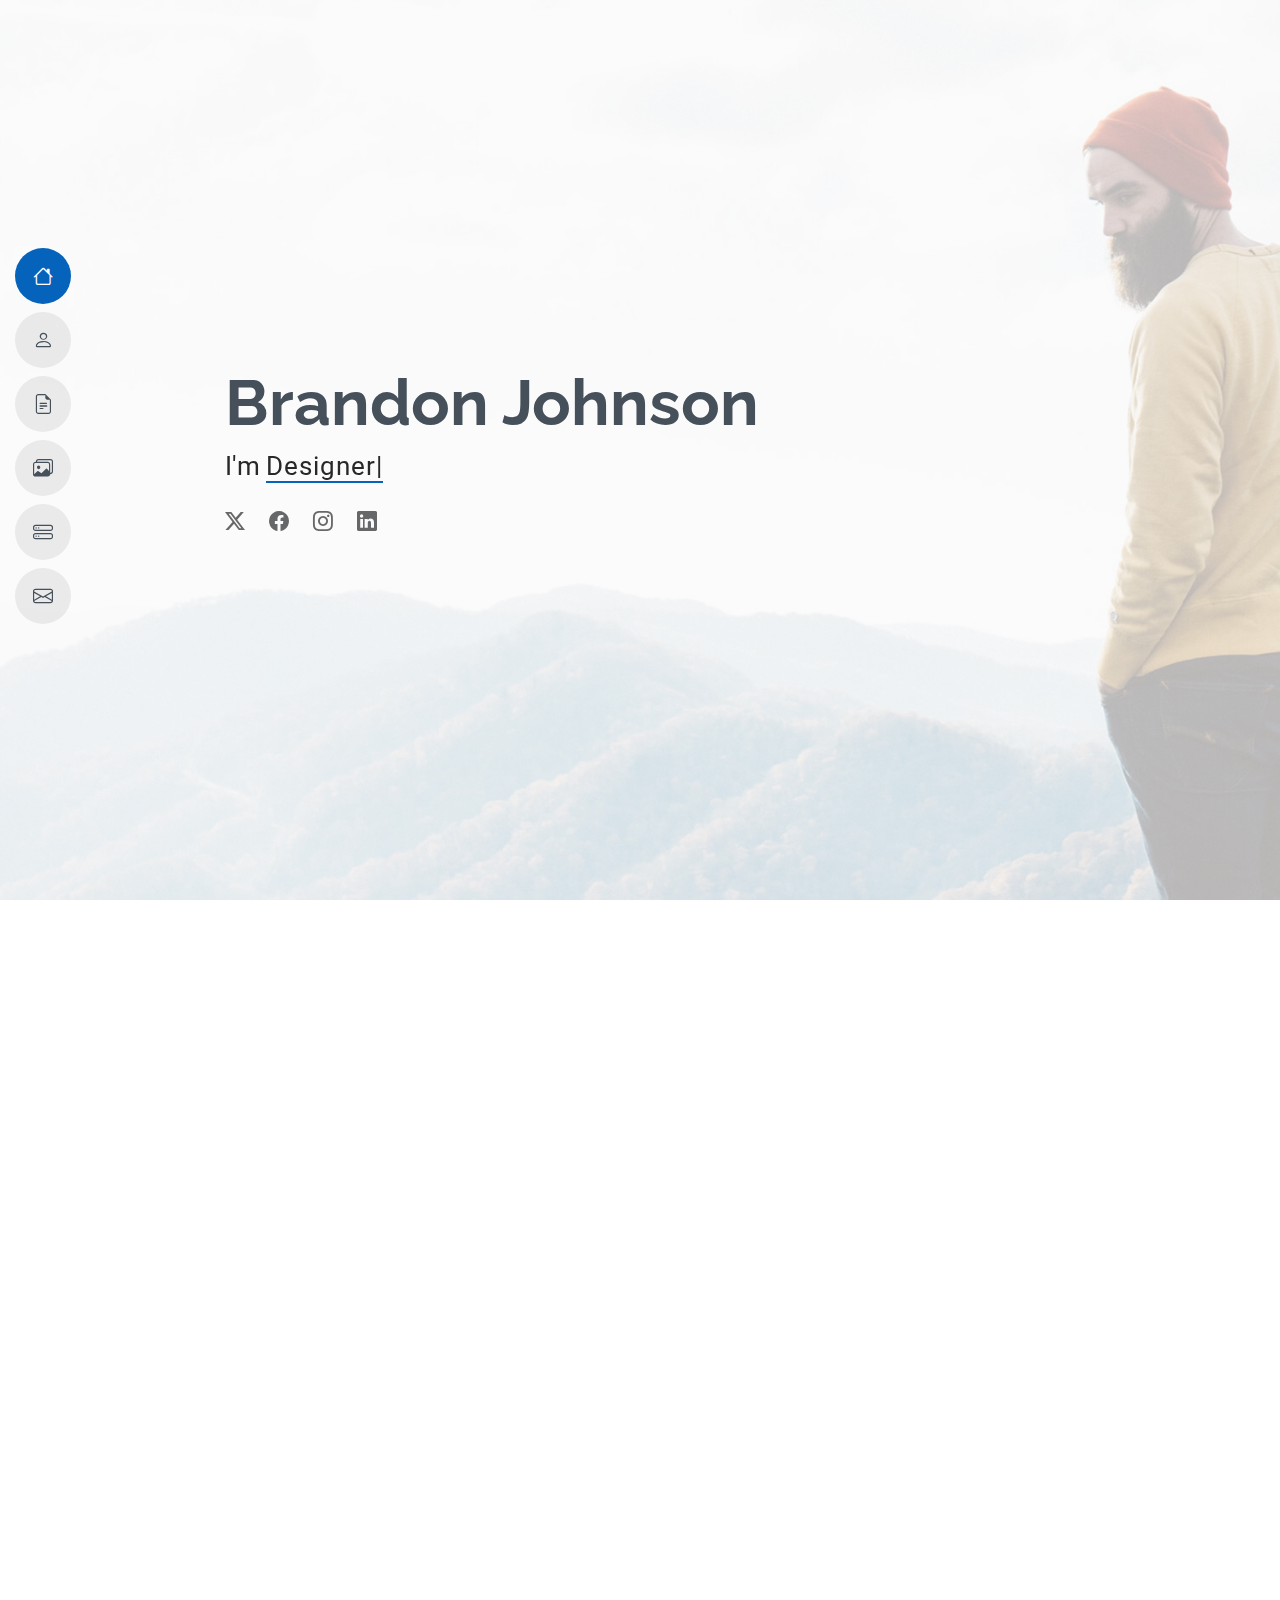
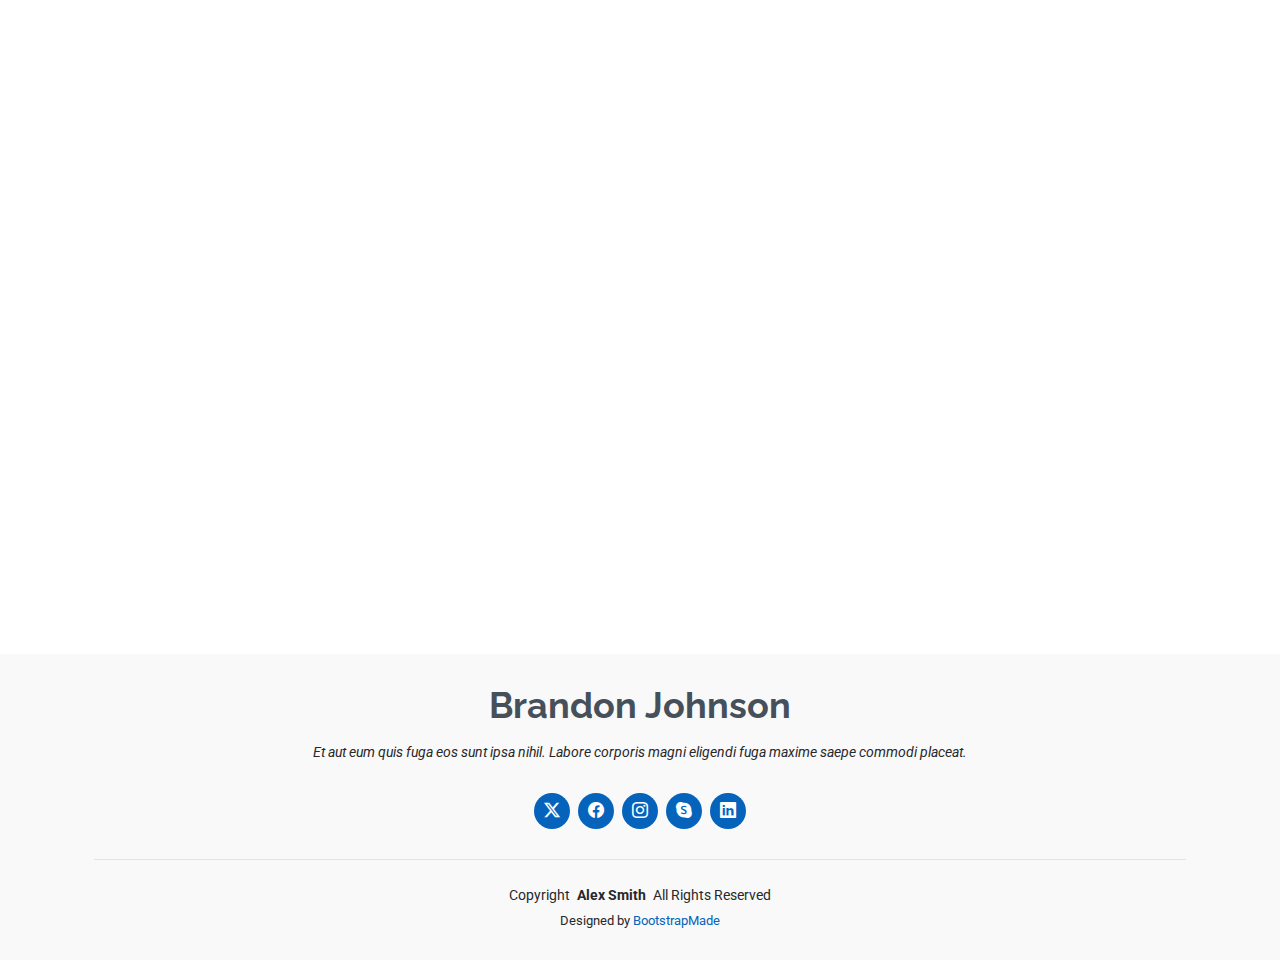
==== commit 3c20a36c: "added new template" ====
--- a/Portfolio/index.html
+++ b/Portfolio/index.html
@@ -3,17 +3,19 @@
 
 <head>
   <meta charset="utf-8">
-  <meta name="viewport" content="width=device-width, initial-scale=1.0">
-  <title>Portfolio - Kevin Van de Weert</title>
-  <meta name="description" content="Portfolio of Kevin Van de Weert, showcasing skills, experience, and projects.">
-  <meta name="keywords" content="Portfolio, Web Development, UI/UX Design, Kevin Van de Weert">
+  <meta content="width=device-width, initial-scale=1.0" name="viewport">
+  <title>Index - MyResume Bootstrap Template</title>
+  <meta content="" name="description">
+  <meta content="" name="keywords">
 
   <!-- Favicons -->
   <link href="assets/img/favicon.png" rel="icon">
   <link href="assets/img/apple-touch-icon.png" rel="apple-touch-icon">
 
   <!-- Fonts -->
-  <link href="https://fonts.googleapis.com/css2?family=Roboto:wght@100;300;400;500;700;900&family=Poppins:wght@100;200;300;400;500;600;700;800;900&display=swap" rel="stylesheet">
+  <link href="https://fonts.googleapis.com" rel="preconnect">
+  <link href="https://fonts.gstatic.com" rel="preconnect" crossorigin>
+  <link href="https://fonts.googleapis.com/css2?family=Roboto:ital,wght@0,100;0,300;0,400;0,500;0,700;0,900;1,100;1,300;1,400;1,500;1,700;1,900&family=Poppins:ital,wght@0,100;0,200;0,300;0,400;0,500;0,600;0,700;0,800;0,900;1,100;1,200;1,300;1,400;1,500;1,600;1,700;1,800;1,900&family=Raleway:ital,wght@0,100;0,200;0,300;0,400;0,500;0,600;0,700;0,800;0,900;1,100;1,200;1,300;1,400;1,500;1,600;1,700;1,800;1,900&display=swap" rel="stylesheet">
 
   <!-- Vendor CSS Files -->
   <link href="assets/vendor/bootstrap/css/bootstrap.min.css" rel="stylesheet">
@@ -25,537 +27,766 @@
   <!-- Main CSS File -->
   <link href="assets/css/main.css" rel="stylesheet">
 
-  <script type="application/ld+json">
-  {
-    "@context": "https://schema.org",
-    "@type": "Person",
-    "name": "Kevin Van de Weert",
-    "jobTitle": "Web Developer",
-    "address": {
-      "@type": "PostalAddress",
-      "addressLocality": "Veenendaal",
-      "addressRegion": "Utrecht",
-      "addressCountry": "Netherlands"
-    },
-    "email": "info@kevinvandweert.nl",
-    "telephone": "+31 6 14220400"
-  }
-  </script>
+  <!-- =======================================================
+  * Template Name: MyResume
+  * Template URL: https://bootstrapmade.com/free-html-bootstrap-template-my-resume/
+  * Updated: Jun 29 2024 with Bootstrap v5.3.3
+  * Author: BootstrapMade.com
+  * License: https://bootstrapmade.com/license/
+  ======================================================== -->
 </head>
 
 <body class="index-page">
-  <header id="header" class="header dark-background d-flex flex-column">
+
+  <header id="header" class="header d-flex flex-column justify-content-center">
+
     <i class="header-toggle d-xl-none bi bi-list"></i>
-    <div class="profile-img">
-      <img src="assets/img/Alt images/IMG_8613-1.jpg" alt="Kevin Van de Weert" class="img-fluid rounded-circle">
-    </div>
-    <a href="index.html" class="logo d-flex align-items-center justify-content-center">
-      <h1 class="sitename">Kevin Van de Weert</h1>
-    </a>
-    <div class="social-links text-center">
-      <a href="#" class="twitter"><i class="bi bi-twitter"></i></a>
-      <a href="#" class="facebook"><i class="bi bi-facebook"></i></a>
-      <a href="#" class="instagram"><i class="bi bi-instagram"></i></a>
-      <a href="#" class="linkedin"><i class="bi bi-linkedin"></i></a>
-    </div>
+
     <nav id="navmenu" class="navmenu">
       <ul>
-        <li><a href="#hero" class="active"><i class="bi bi-house navicon"></i>Home</a></li>
-        <li><a href="#about"><i class="bi bi-person navicon"></i> About</a></li>
-        <li><a href="#resume"><i class="bi bi-file-earmark-text navicon"></i> Resume</a></li>
-        <li><a href="#portfolio"><i class="bi bi-images navicon"></i> Portfolio</a></li>
-        <li><a href="#services"><i class="bi bi-hdd-stack navicon"></i> Services</a></li>
-        <li><a href="#contact"><i class="bi bi-envelope navicon"></i> Contact</a></li>
-        <li><a href="admin.html"><i class="bi bi-gear navicon"></i> Admin</a></li>
+        <li><a href="#hero" class="active"><i class="bi bi-house navicon"></i><span>Home</span></a></li>
+        <li><a href="#about"><i class="bi bi-person navicon"></i><span>About</span></a></li>
+        <li><a href="#resume"><i class="bi bi-file-earmark-text navicon"></i><span>Resume</span></a></li>
+        <li><a href="#portfolio"><i class="bi bi-images navicon"></i><span>Portfolio</span></a></li>
+        <li><a href="#services"><i class="bi bi-hdd-stack navicon"></i><span>Services</span></a></li>
+        <li><a href="#contact"><i class="bi bi-envelope navicon"></i><span>Contact</span></a></li>
       </ul>
     </nav>
+
   </header>
 
   <main class="main">
+
     <!-- Hero Section -->
-    <section id="hero" class="hero section dark-background">
-      <img src="assets/img/Alt images/IMG_9588.jpg" alt="Hero Image" data-aos="fade-in">
-      <div class="container" data-aos="fade-up" data-aos-delay="100">
-        <h2>Kevin Van de Weert</h2>
-        <p>I'm a <span class="typed" data-typed-items="Web Developer, UI/UX Designer, Freelancer"></span></p>
-      </div>
-    </section>
+    <section id="hero" class="hero section light-background">
+
+      <img src="assets/img/hero-bg.jpg" alt="">
+
+      <div class="container" data-aos="zoom-out">
+        <div class="row justify-content-center">
+          <div class="col-lg-9">
+            <h2>Brandon Johnson</h2>
+            <p>I'm <span class="typed" data-typed-items="Designer, Developer, Freelancer, Photographer">Designer</span><span class="typed-cursor typed-cursor--blink" aria-hidden="true"></span></p>
+            <div class="social-links">
+              <a href="#"><i class="bi bi-twitter-x"></i></a>
+              <a href="#"><i class="bi bi-facebook"></i></a>
+              <a href="#"><i class="bi bi-instagram"></i></a>
+              <a href="#"><i class="bi bi-linkedin"></i></a>
+            </div>
+          </div>
+        </div>
+      </div>
+
+    </section><!-- /Hero Section -->
 
     <!-- About Section -->
     <section id="about" class="about section">
+
+      <!-- Section Title -->
       <div class="container section-title" data-aos="fade-up">
         <h2>About</h2>
-        <p>I am an experienced professional in the hospitality industry, currently working at Mango's Beach Bar while pursuing web development studies at Technova College.</p>
-      </div>
+        <p>Magnam dolores commodi suscipit. Necessitatibus eius consequatur ex aliquid fuga eum quidem. Sit sint consectetur velit. Quisquam quos quisquam cupiditate. Et nemo qui impedit suscipit alias ea. Quia fugiat sit in iste officiis commodi quidem hic quas.</p>
+      </div><!-- End Section Title -->
+
       <div class="container" data-aos="fade-up" data-aos-delay="100">
+
         <div class="row gy-4 justify-content-center">
           <div class="col-lg-4">
-            <img src="assets/img/Alt images/IMG_8613-1.jpg" class="img-fluid" alt="About Image">
+            <img src="assets/img/profile-img.jpg" class="img-fluid" alt="">
           </div>
           <div class="col-lg-8 content">
-            <h2>Hospitality Professional & Web Development Student</h2>
-            <p class="fst-italic py-3">I am passionate about delivering excellent service and continually growing my skills in both the hospitality and digital worlds.</p>
+            <h2>UI/UX Designer &amp; Web Developer.</h2>
+            <p class="fst-italic py-3">
+              Lorem ipsum dolor sit amet, consectetur adipiscing elit, sed do eiusmod tempor incididunt ut labore et dolore
+              magna aliqua.
+            </p>
             <div class="row">
               <div class="col-lg-6">
                 <ul>
-                  <li><i class="bi bi-chevron-right"></i> <strong>Birthday:</strong> <span>6 Aug 2007</span></li>
-                  <li><i class="bi bi-chevron-right"></i> <strong>Website:</strong> <span>www.linkedin.com/in/kevin-van-de-weert-984359254</span></li>
-                  <li><i class="bi bi-chevron-right"></i> <strong>Phone:</strong> <span>+31 6 14220400</span></li>
-                  <li><i class="bi bi-chevron-right"></i> <strong>City:</strong> <span>Veenendaal, Utrecht, Netherlands</span></li>
+                  <li><i class="bi bi-chevron-right"></i> <strong>Birthday:</strong> <span>1 May 1995</span></li>
+                  <li><i class="bi bi-chevron-right"></i> <strong>Website:</strong> <span>www.example.com</span></li>
+                  <li><i class="bi bi-chevron-right"></i> <strong>Phone:</strong> <span>+123 456 7890</span></li>
+                  <li><i class="bi bi-chevron-right"></i> <strong>City:</strong> <span>New York, USA</span></li>
                 </ul>
               </div>
               <div class="col-lg-6">
                 <ul>
-                  <li><i class="bi bi-chevron-right"></i> <strong>Age:</strong> <span>17</span></li>
-                  <li><i class="bi bi-chevron-right"></i> <strong>Degree:</strong> <span>MBO Niveau 4</span></li>
-                  <li><i class="bi bi-chevron-right"></i> <strong>Email:</strong> <span>info@kevinvandweert.nl</span></li>
+                  <li><i class="bi bi-chevron-right"></i> <strong>Age:</strong> <span>30</span></li>
+                  <li><i class="bi bi-chevron-right"></i> <strong>Degree:</strong> <span>Master</span></li>
+                  <li><i class="bi bi-chevron-right"></i> <strong>Email:</strong> <span>email@example.com</span></li>
                   <li><i class="bi bi-chevron-right"></i> <strong>Freelance:</strong> <span>Available</span></li>
                 </ul>
               </div>
             </div>
-            <p class="py-3">Dedicated to excellence in hospitality and innovation, I bring hands-on experience in culinary arts, customer service, and digital skills to every project.</p>
+            <p class="py-3">
+              Officiis eligendi itaque labore et dolorum mollitia officiis optio vero. Quisquam sunt adipisci omnis et ut. Nulla accusantium dolor incidunt officia tempore. Et eius omnis.
+              Cupiditate ut dicta maxime officiis quidem quia. Sed et consectetur qui quia repellendus itaque neque.
+            </p>
           </div>
         </div>
-      </div>
-    </section>
+
+      </div>
+
+    </section><!-- /About Section -->
 
     <!-- Stats Section -->
     <section id="stats" class="stats section">
+
       <div class="container" data-aos="fade-up" data-aos-delay="100">
+
         <div class="row gy-4">
-          <div class="col-lg-3 col-md-6">
+
+          <div class="col-lg-3 col-md-6 d-flex flex-column align-items-center">
+            <i class="bi bi-emoji-smile"></i>
             <div class="stats-item">
-              <i class="bi bi-emoji-smile"></i>
-              <span data-purecounter-start="0" data-purecounter-end="4" data-purecounter-duration="1" class="purecounter"></span>
-              <p><strong>Happy Clients</strong></p>
-            </div>
-          </div>
-          <div class="col-lg-3 col-md-6">
+              <span data-purecounter-start="0" data-purecounter-end="232" data-purecounter-duration="1" class="purecounter"></span>
+              <p>Happy Clients</p>
+            </div>
+          </div><!-- End Stats Item -->
+
+          <div class="col-lg-3 col-md-6 d-flex flex-column align-items-center">
+            <i class="bi bi-journal-richtext"></i>
             <div class="stats-item">
-              <i class="bi bi-journal-richtext"></i>
-              <span data-purecounter-start="0" data-purecounter-end="17" data-purecounter-duration="1" class="purecounter"></span>
-              <p><strong>Projects Completed</strong></p>
-            </div>
-          </div>
-          <div class="col-lg-3 col-md-6">
+              <span data-purecounter-start="0" data-purecounter-end="521" data-purecounter-duration="1" class="purecounter"></span>
+              <p>Projects</p>
+            </div>
+          </div><!-- End Stats Item -->
+
+          <div class="col-lg-3 col-md-6 d-flex flex-column align-items-center">
+            <i class="bi bi-headset"></i>
             <div class="stats-item">
-              <i class="bi bi-headset"></i>
-              <span data-purecounter-start="0" data-purecounter-end="223" data-purecounter-duration="1" class="purecounter"></span>
-              <p><strong>Hours Of Support</strong></p>
-            </div>
-          </div>
-          <div class="col-lg-3 col-md-6">
+              <span data-purecounter-start="0" data-purecounter-end="1463" data-purecounter-duration="1" class="purecounter"></span>
+              <p>Hours Of Support</p>
+            </div>
+          </div><!-- End Stats Item -->
+
+          <div class="col-lg-3 col-md-6 d-flex flex-column align-items-center">
+            <i class="bi bi-people"></i>
             <div class="stats-item">
-              <i class="bi bi-people"></i>
-              <span data-purecounter-start="0" data-purecounter-end="2" data-purecounter-duration="1" class="purecounter"></span>
-              <p><strong>Team Members</strong></p>
-            </div>
-          </div>
-        </div>
-      </div>
-    </section>
+              <span data-purecounter-start="0" data-purecounter-end="15" data-purecounter-duration="1" class="purecounter"></span>
+              <p>Hard Workers</p>
+            </div>
+          </div><!-- End Stats Item -->
+
+        </div>
+
+      </div>
+
+    </section><!-- /Stats Section -->
 
     <!-- Skills Section -->
-    <section id="skills" class="skills section light-background">
+    <section id="skills" class="skills section">
+
+      <!-- Section Title -->
       <div class="container section-title" data-aos="fade-up">
         <h2>Skills</h2>
-        <p>Here are some of the key skills I bring to the table.</p>
-      </div>
+        <p>Necessitatibus eius consequatur ex aliquid fuga eum quidem sint consectetur velit</p>
+      </div><!-- End Section Title -->
+
       <div class="container" data-aos="fade-up" data-aos-delay="100">
+
         <div class="row skills-content skills-animation">
+
           <div class="col-lg-6">
+
             <div class="progress">
-              <span class="skill">Web Development <i class="val">95%</i></span>
+              <span class="skill"><span>HTML</span> <i class="val">100%</i></span>
               <div class="progress-bar-wrap">
-                <div class="progress-bar" role="progressbar" aria-valuenow="95" aria-valuemin="0" aria-valuemax="100"></div>
-              </div>
-            </div>
+                <div class="progress-bar" role="progressbar" aria-valuenow="100" aria-valuemin="0" aria-valuemax="100"></div>
+              </div>
+            </div><!-- End Skills Item -->
+
             <div class="progress">
-              <span class="skill">UI/UX Design <i class="val">70%</i></span>
+              <span class="skill"><span>CSS</span> <i class="val">90%</i></span>
               <div class="progress-bar-wrap">
-                <div class="progress-bar" role="progressbar" aria-valuenow="70" aria-valuemin="0" aria-valuemax="100"></div>
-              </div>
-            </div>
+                <div class="progress-bar" role="progressbar" aria-valuenow="90" aria-valuemin="0" aria-valuemax="100"></div>
+              </div>
+            </div><!-- End Skills Item -->
+
             <div class="progress">
-              <span class="skill">SEO Optimization <i class="val">65%</i></span>
-              <div class="progress-bar-wrap">
-                <div class="progress-bar" role="progressbar" aria-valuenow="65" aria-valuemin="0" aria-valuemax="100"></div>
-              </div>
-            </div>
-          </div>
-          <div class="col-lg-6">
-            <div class="progress">
-              <span class="skill">Project Management <i class="val">60%</i></span>
-              <div class="progress-bar-wrap">
-                <div class="progress-bar" role="progressbar" aria-valuenow="60" aria-valuemin="0" aria-valuemax="100"></div>
-              </div>
-            </div>
-            <div class="progress">
-              <span class="skill">Graphic Design <i class="val">75%</i></span>
+              <span class="skill"><span>JavaScript</span> <i class="val">75%</i></span>
               <div class="progress-bar-wrap">
                 <div class="progress-bar" role="progressbar" aria-valuenow="75" aria-valuemin="0" aria-valuemax="100"></div>
               </div>
-            </div>
+            </div><!-- End Skills Item -->
+
+          </div>
+
+          <div class="col-lg-6">
+
             <div class="progress">
-              <span class="skill">Digital Marketing <i class="val">70%</i></span>
+              <span class="skill"><span>PHP</span> <i class="val">80%</i></span>
               <div class="progress-bar-wrap">
-                <div class="progress-bar" role="progressbar" aria-valuenow="70" aria-valuemin="0" aria-valuemax="100"></div>
-              </div>
-            </div>
+                <div class="progress-bar" role="progressbar" aria-valuenow="80" aria-valuemin="0" aria-valuemax="100"></div>
+              </div>
+            </div><!-- End Skills Item -->
+
+            <div class="progress">
+              <span class="skill"><span>WordPress/CMS</span> <i class="val">90%</i></span>
+              <div class="progress-bar-wrap">
+                <div class="progress-bar" role="progressbar" aria-valuenow="90" aria-valuemin="0" aria-valuemax="100"></div>
+              </div>
+            </div><!-- End Skills Item -->
+
+            <div class="progress">
+              <span class="skill"><span>Photoshop</span> <i class="val">55%</i></span>
+              <div class="progress-bar-wrap">
+                <div class="progress-bar" role="progressbar" aria-valuenow="55" aria-valuemin="0" aria-valuemax="100"></div>
+              </div>
+            </div><!-- End Skills Item -->
+
           </div>
-        </div>
-      </div>
-    </section>
+
+        </div>
+
+      </div>
+
+    </section><!-- /Skills Section -->
 
     <!-- Resume Section -->
     <section id="resume" class="resume section">
+
+      <!-- Section Title -->
       <div class="container section-title" data-aos="fade-up">
         <h2>Resume</h2>
-        <p>Discover my professional journey and academic achievements.</p>
-      </div>
+        <p>Magnam dolores commodi suscipit. Necessitatibus eius consequatur ex aliquid fuga eum quidem. Sit sint consectetur velit. Quisquam quos quisquam cupiditate. Et nemo qui impedit suscipit alias ea. Quia fugiat sit in iste officiis commodi quidem hic quas.</p>
+      </div><!-- End Section Title -->
+
       <div class="container">
+
         <div class="row">
+
           <div class="col-lg-6" data-aos="fade-up" data-aos-delay="100">
-            <h3 class="resume-title">Summary</h3>
+            <h3 class="resume-title">Sumary</h3>
+
             <div class="resume-item pb-0">
-              <h4>Kevin Van de Weert</h4>
-              <p><em>Experienced Hospitality Professional currently thriving at Mango's Beach Bar, committed to delivering exceptional culinary and customer service experiences while advancing my skills in web development.</em></p>
+              <h4>Brandon Johnson</h4>
+              <p><em>Innovative and deadline-driven Graphic Designer with 3+ years of experience designing and developing user-centered digital/print marketing material from initial concept to final, polished deliverable.</em></p>
               <ul>
-                <li>Veenendaal, Utrecht, Netherlands</li>
-                <li>+31 6 14220400</li>
-                <li>info@kevinvandweert.nl</li>
+                <li>Portland par 127,Orlando, FL</li>
+                <li>(123) 456-7891</li>
+                <li>alice.barkley@example.com</li>
               </ul>
-            </div>
+            </div><!-- Edn Resume Item -->
+
             <h3 class="resume-title">Education</h3>
             <div class="resume-item">
-              <h4>Technova College</h4>
-              <h5>2024</h5>
-              <p><em>Veenendaal, Utrecht, Netherlands</em></p>
-              <p>Studying Web Development & Web Design to enhance my digital and creative skills.</p>
-            </div>
+              <h4>Master of Fine Arts &amp; Graphic Design</h4>
+              <h5>2015 - 2016</h5>
+              <p><em>Rochester Institute of Technology, Rochester, NY</em></p>
+              <p>Qui deserunt veniam. Et sed aliquam labore tempore sed quisquam iusto autem sit. Ea vero voluptatum qui ut dignissimos deleniti nerada porti sand markend</p>
+            </div><!-- Edn Resume Item -->
+
             <div class="resume-item">
-              <h4>Het perron veenendaal</h4>
-              <h5>2020 - 2024</h5>
-              <p><em>Veenendaal, Utrecht, Netherlands</em></p>
-              <p>Theoretical track, Vmbo education focused on SAP Products and Adobe Photoshop.</p>
-            </div>
+              <h4>Bachelor of Fine Arts &amp; Graphic Design</h4>
+              <h5>2010 - 2014</h5>
+              <p><em>Rochester Institute of Technology, Rochester, NY</em></p>
+              <p>Quia nobis sequi est occaecati aut. Repudiandae et iusto quae reiciendis et quis Eius vel ratione eius unde vitae rerum voluptates asperiores voluptatem Earum molestiae consequatur neque etlon sader mart dila</p>
+            </div><!-- Edn Resume Item -->
+
           </div>
+
           <div class="col-lg-6" data-aos="fade-up" data-aos-delay="200">
             <h3 class="resume-title">Professional Experience</h3>
             <div class="resume-item">
-              <h4>Kitchen Assistant</h4>
-              <h5>Aug. 2021 - Present</h5>
-              <p><em>Mango's Beach Bar, Veenendaal, Utrecht, Netherlands</em></p>
+              <h4>Senior graphic design specialist</h4>
+              <h5>2019 - Present</h5>
+              <p><em>Experion, New York, NY </em></p>
               <ul>
-                <li>Assist in food preparation and cooking.</li>
-                <li>Maintain high standards of hygiene and customer service.</li>
-                <li>Support daily kitchen operations and inventory management.</li>
+                <li>Lead in the design, development, and implementation of the graphic, layout, and production communication materials</li>
+                <li>Delegate tasks to the 7 members of the design team and provide counsel on all aspects of the project. </li>
+                <li>Supervise the assessment of all graphic materials in order to ensure quality and accuracy of the design</li>
+                <li>Oversee the efficient use of production project budgets ranging from $2,000 - $25,000</li>
               </ul>
-            </div>
+            </div><!-- Edn Resume Item -->
+
             <div class="resume-item">
-              <h4>Customer Service Desk Intern</h4>
-              <h5>Jan. 2024</h5>
-              <p><em>Detron, Veenendaal, Utrecht, Netherlands</em></p>
+              <h4>Graphic design specialist</h4>
+              <h5>2017 - 2018</h5>
+              <p><em>Stepping Stone Advertising, New York, NY</em></p>
               <ul>
-                <li>Provided frontline customer support in a fast-paced environment.</li>
-                <li>Assisted in cybersecurity tasks during the internship.</li>
+                <li>Developed numerous marketing programs (logos, brochures,infographics, presentations, and advertisements).</li>
+                <li>Managed up to 5 projects or tasks at a given time while under pressure</li>
+                <li>Recommended and consulted with clients on the most appropriate graphic design</li>
+                <li>Created 4+ design presentations and proposals a month for clients and account managers</li>
               </ul>
-            </div>
-            <div class="resume-item">
-              <h4>Construction Worker Intern</h4>
-              <h5>Jan. 2023</h5>
-              <p><em>Hardeman Veenendaal, Veenendaal, Utrecht, Netherlands</em></p>
-              <ul>
-                <li>Supported construction site inspections and assisted the construction manager.</li>
-                <li>Learned custom steel fabrication and transportation techniques.</li>
-              </ul>
-            </div>
+            </div><!-- Edn Resume Item -->
+
           </div>
-        </div>
-      </div>
-    </section>
-
-    <!-- Portfolio Section
-    <section id="portfolio" class="portfolio section light-background">
+
+        </div>
+
+      </div>
+
+    </section><!-- /Resume Section -->
+
+    <!-- Portfolio Section -->
+    <section id="portfolio" class="portfolio section">
+
+      <!-- Section Title -->
       <div class="container section-title" data-aos="fade-up">
         <h2>Portfolio</h2>
-        <p>Explore my projects and creative works.</p>
-      </div>
+        <p>Magnam dolores commodi suscipit. Necessitatibus eius consequatur ex aliquid fuga eum quidem. Sit sint consectetur velit. Quisquam quos quisquam cupiditate. Et nemo qui impedit suscipit alias ea. Quia fugiat sit in iste officiis commodi quidem hic quas.</p>
+      </div><!-- End Section Title -->
+
       <div class="container">
+
         <div class="isotope-layout" data-default-filter="*" data-layout="masonry" data-sort="original-order">
+
           <ul class="portfolio-filters isotope-filters" data-aos="fade-up" data-aos-delay="100">
             <li data-filter="*" class="filter-active">All</li>
             <li data-filter=".filter-app">App</li>
-            <li data-filter=".filter-product">Product</li>
-            <li data-filter=".filter-branding">Branding</li>
-            <li data-filter=".filter-books">Books</li>
-          </ul>
+            <li data-filter=".filter-product">Card</li>
+            <li data-filter=".filter-branding">Web</li>
+          </ul><!-- End Portfolio Filters -->
+
           <div class="row gy-4 isotope-container" data-aos="fade-up" data-aos-delay="200">
+
             <div class="col-lg-4 col-md-6 portfolio-item isotope-item filter-app">
-              <div class="portfolio-content h-100">
-                <img src="assets/img/portfolio/app-1.jpg" class="img-fluid" alt="">
-                <div class="portfolio-info">
-                  <h4>App 1</h4>
-                  <p>Lorem ipsum, dolor sit amet consectetur</p>
-                  <a href="assets/img/portfolio/app-1.jpg" title="App 1" data-gallery="portfolio-gallery-app" class="glightbox preview-link"><i class="bi bi-zoom-in"></i></a>
-                  <a href="portfolio-details.html" title="More Details" class="details-link"><i class="bi bi-link-45deg"></i></a>
-                </div>
-              </div>
-            </div>
+              <img src="assets/img/masonry-portfolio/masonry-portfolio-1.jpg" class="img-fluid" alt="">
+              <div class="portfolio-info">
+                <h4>App 1</h4>
+                <p>Lorem ipsum, dolor sit</p>
+                <a href="assets/img/masonry-portfolio/masonry-portfolio-1.jpg" title="App 1" data-gallery="portfolio-gallery-app" class="glightbox preview-link"><i class="bi bi-zoom-in"></i></a>
+                <a href="portfolio-details.html" title="More Details" class="details-link"><i class="bi bi-link-45deg"></i></a>
+              </div>
+            </div><!-- End Portfolio Item -->
+
             <div class="col-lg-4 col-md-6 portfolio-item isotope-item filter-product">
-              <div class="portfolio-content h-100">
-                <img src="assets/img/portfolio/product-1.jpg" class="img-fluid" alt="">
-                <div class="portfolio-info">
-                  <h4>Product 1</h4>
-                  <p>Lorem ipsum, dolor sit amet consectetur</p>
-                  <a href="assets/img/portfolio/product-1.jpg" title="Product 1" data-gallery="portfolio-gallery-product" class="glightbox preview-link"><i class="bi bi-zoom-in"></i></a>
-                  <a href="portfolio-details.html" title="More Details" class="details-link"><i class="bi bi-link-45deg"></i></a>
-                </div>
-              </div>
-            </div>
+              <img src="assets/img/masonry-portfolio/masonry-portfolio-2.jpg" class="img-fluid" alt="">
+              <div class="portfolio-info">
+                <h4>Product 1</h4>
+                <p>Lorem ipsum, dolor sit</p>
+                <a href="assets/img/masonry-portfolio/masonry-portfolio-2.jpg" title="Product 1" data-gallery="portfolio-gallery-product" class="glightbox preview-link"><i class="bi bi-zoom-in"></i></a>
+                <a href="portfolio-details.html" title="More Details" class="details-link"><i class="bi bi-link-45deg"></i></a>
+              </div>
+            </div><!-- End Portfolio Item -->
+
             <div class="col-lg-4 col-md-6 portfolio-item isotope-item filter-branding">
-              <div class="portfolio-content h-100">
-                <img src="assets/img/portfolio/branding-1.jpg" class="img-fluid" alt="">
-                <div class="portfolio-info">
-                  <h4>Branding 1</h4>
-                  <p>Lorem ipsum, dolor sit amet consectetur</p>
-                  <a href="assets/img/portfolio/branding-1.jpg" title="Branding 1" data-gallery="portfolio-gallery-branding" class="glightbox preview-link"><i class="bi bi-zoom-in"></i></a>
-                  <a href="portfolio-details.html" title="More Details" class="details-link"><i class="bi bi-link-45deg"></i></a>
-                </div>
-              </div>
-            </div>
-            <div class="col-lg-4 col-md-6 portfolio-item isotope-item filter-books">
-              <div class="portfolio-content h-100">
-                <img src="assets/img/portfolio/books-1.jpg" class="img-fluid" alt="">
-                <div class="portfolio-info">
-                  <h4>Books 1</h4>
-                  <p>Lorem ipsum, dolor sit amet consectetur</p>
-                  <a href="assets/img/portfolio/books-1.jpg" title="Branding 1" data-gallery="portfolio-gallery-book" class="glightbox preview-link"><i class="bi bi-zoom-in"></i></a>
-                  <a href="portfolio-details.html" title="More Details" class="details-link"><i class="bi bi-link-45deg"></i></a>
-                </div>
-              </div>
-            </div>
+              <img src="assets/img/masonry-portfolio/masonry-portfolio-3.jpg" class="img-fluid" alt="">
+              <div class="portfolio-info">
+                <h4>Branding 1</h4>
+                <p>Lorem ipsum, dolor sit</p>
+                <a href="assets/img/masonry-portfolio/masonry-portfolio-3.jpg" title="Branding 1" data-gallery="portfolio-gallery-branding" class="glightbox preview-link"><i class="bi bi-zoom-in"></i></a>
+                <a href="portfolio-details.html" title="More Details" class="details-link"><i class="bi bi-link-45deg"></i></a>
+              </div>
+            </div><!-- End Portfolio Item -->
+
             <div class="col-lg-4 col-md-6 portfolio-item isotope-item filter-app">
-              <div class="portfolio-content h-100">
-                <img src="assets/img/portfolio/app-2.jpg" class="img-fluid" alt="">
-                <div class="portfolio-info">
-                  <h4>App 2</h4>
-                  <p>Lorem ipsum, dolor sit amet consectetur</p>
-                  <a href="assets/img/portfolio/app-2.jpg" title="App 2" data-gallery="portfolio-gallery-app" class="glightbox preview-link"><i class="bi bi-zoom-in"></i></a>
-                  <a href="portfolio-details.html" title="More Details" class="details-link"><i class="bi bi-link-45deg"></i></a>
-                </div>
-              </div>
-            </div>
+              <img src="assets/img/masonry-portfolio/masonry-portfolio-4.jpg" class="img-fluid" alt="">
+              <div class="portfolio-info">
+                <h4>App 2</h4>
+                <p>Lorem ipsum, dolor sit</p>
+                <a href="assets/img/masonry-portfolio/masonry-portfolio-4.jpg" title="App 2" data-gallery="portfolio-gallery-app" class="glightbox preview-link"><i class="bi bi-zoom-in"></i></a>
+                <a href="portfolio-details.html" title="More Details" class="details-link"><i class="bi bi-link-45deg"></i></a>
+              </div>
+            </div><!-- End Portfolio Item -->
+
             <div class="col-lg-4 col-md-6 portfolio-item isotope-item filter-product">
-              <div class="portfolio-content h-100">
-                <img src="assets/img/portfolio/product-2.jpg" class="img-fluid" alt="">
-                <div class="portfolio-info">
-                  <h4>Product 2</h4>
-                  <p>Lorem ipsum, dolor sit amet consectetur</p>
-                  <a href="assets/img/portfolio/product-2.jpg" title="Product 2" data-gallery="portfolio-gallery-product" class="glightbox preview-link"><i class="bi bi-zoom-in"></i></a>
-                  <a href="portfolio-details.html" title="More Details" class="details-link"><i class="bi bi-link-45deg"></i></a>
-                </div>
-              </div>
-            </div>
+              <img src="assets/img/masonry-portfolio/masonry-portfolio-5.jpg" class="img-fluid" alt="">
+              <div class="portfolio-info">
+                <h4>Product 2</h4>
+                <p>Lorem ipsum, dolor sit</p>
+                <a href="assets/img/masonry-portfolio/masonry-portfolio-5.jpg" title="Product 2" data-gallery="portfolio-gallery-product" class="glightbox preview-link"><i class="bi bi-zoom-in"></i></a>
+                <a href="portfolio-details.html" title="More Details" class="details-link"><i class="bi bi-link-45deg"></i></a>
+              </div>
+            </div><!-- End Portfolio Item -->
+
             <div class="col-lg-4 col-md-6 portfolio-item isotope-item filter-branding">
-              <div class="portfolio-content h-100">
-                <img src="assets/img/portfolio/branding-2.jpg" class="img-fluid" alt="">
-                <div class="portfolio-info">
-                  <h4>Branding 2</h4>
-                  <p>Lorem ipsum, dolor sit amet consectetur</p>
-                  <a href="assets/img/portfolio/branding-2.jpg" title="Branding 2" data-gallery="portfolio-gallery-branding" class="glightbox preview-link"><i class="bi bi-zoom-in"></i></a>
-                  <a href="portfolio-details.html" title="More Details" class="details-link"><i class="bi bi-link-45deg"></i></a>
-                </div>
-              </div>
-            </div>
-            <div class="col-lg-4 col-md-6 portfolio-item isotope-item filter-books">
-              <div class="portfolio-content h-100">
-                <img src="assets/img/portfolio/books-2.jpg" class="img-fluid" alt="">
-                <div class="portfolio-info">
-                  <h4>Books 2</h4>
-                  <p>Lorem ipsum, dolor sit amet consectetur</p>
-                  <a href="assets/img/portfolio/books-2.jpg" title="Branding 2" data-gallery="portfolio-gallery-book" class="glightbox preview-link"><i class="bi bi-zoom-in"></i></a>
-                  <a href="portfolio-details.html" title="More Details" class="details-link"><i class="bi bi-link-45deg"></i></a>
-                </div>
-              </div>
-            </div>
+              <img src="assets/img/masonry-portfolio/masonry-portfolio-6.jpg" class="img-fluid" alt="">
+              <div class="portfolio-info">
+                <h4>Branding 2</h4>
+                <p>Lorem ipsum, dolor sit</p>
+                <a href="assets/img/masonry-portfolio/masonry-portfolio-6.jpg" title="Branding 2" data-gallery="portfolio-gallery-branding" class="glightbox preview-link"><i class="bi bi-zoom-in"></i></a>
+                <a href="portfolio-details.html" title="More Details" class="details-link"><i class="bi bi-link-45deg"></i></a>
+              </div>
+            </div><!-- End Portfolio Item -->
+
             <div class="col-lg-4 col-md-6 portfolio-item isotope-item filter-app">
-              <div class="portfolio-content h-100">
-                <img src="assets/img/portfolio/app-3.jpg" class="img-fluid" alt="">
-                <div class="portfolio-info">
-                  <h4>App 3</h4>
-                  <p>Lorem ipsum, dolor sit amet consectetur</p>
-                  <a href="assets/img/portfolio/app-3.jpg" title="App 3" data-gallery="portfolio-gallery-app" class="glightbox preview-link"><i class="bi bi-zoom-in"></i></a>
-                  <a href="portfolio-details.html" title="More Details" class="details-link"><i class="bi bi-link-45deg"></i></a>
-                </div>
-              </div>
-            </div>
+              <img src="assets/img/masonry-portfolio/masonry-portfolio-7.jpg" class="img-fluid" alt="">
+              <div class="portfolio-info">
+                <h4>App 3</h4>
+                <p>Lorem ipsum, dolor sit</p>
+                <a href="assets/img/masonry-portfolio/masonry-portfolio-7.jpg" title="App 3" data-gallery="portfolio-gallery-app" class="glightbox preview-link"><i class="bi bi-zoom-in"></i></a>
+                <a href="portfolio-details.html" title="More Details" class="details-link"><i class="bi bi-link-45deg"></i></a>
+              </div>
+            </div><!-- End Portfolio Item -->
+
             <div class="col-lg-4 col-md-6 portfolio-item isotope-item filter-product">
-              <div class="portfolio-content h-100">
-                <img src="assets/img/portfolio/product-3.jpg" class="img-fluid" alt="">
-                <div class="portfolio-info">
-                  <h4>Product 3</h4>
-                  <p>Lorem ipsum, dolor sit amet consectetur</p>
-                  <a href="assets/img/portfolio/product-3.jpg" title="Product 3" data-gallery="portfolio-gallery-product" class="glightbox preview-link"><i class="bi bi-zoom-in"></i></a>
-                  <a href="portfolio-details.html" title="More Details" class="details-link"><i class="bi bi-link-45deg"></i></a>
-                </div>
-              </div>
-            </div>
+              <img src="assets/img/masonry-portfolio/masonry-portfolio-8.jpg" class="img-fluid" alt="">
+              <div class="portfolio-info">
+                <h4>Product 3</h4>
+                <p>Lorem ipsum, dolor sit</p>
+                <a href="assets/img/masonry-portfolio/masonry-portfolio-8.jpg" title="Product 3" data-gallery="portfolio-gallery-product" class="glightbox preview-link"><i class="bi bi-zoom-in"></i></a>
+                <a href="portfolio-details.html" title="More Details" class="details-link"><i class="bi bi-link-45deg"></i></a>
+              </div>
+            </div><!-- End Portfolio Item -->
+
             <div class="col-lg-4 col-md-6 portfolio-item isotope-item filter-branding">
-              <div class="portfolio-content h-100">
-                <img src="assets/img/portfolio/branding-3.jpg" class="img-fluid" alt="">
-                <div class="portfolio-info">
-                  <h4>Branding 3</h4>
-                  <p>Lorem ipsum, dolor sit amet consectetur</p>
-                  <a href="assets/img/portfolio/branding-3.jpg" title="Branding 2" data-gallery="portfolio-gallery-branding" class="glightbox preview-link"><i class="bi bi-zoom-in"></i></a>
-                  <a href="portfolio-details.html" title="More Details" class="details-link"><i class="bi bi-link-45deg"></i></a>
-                </div>
-              </div>
-            </div>
-            <div class="col-lg-4 col-md-6 portfolio-item isotope-item filter-books">
-              <div class="portfolio-content h-100">
-                <img src="assets/img/portfolio/books-3.jpg" class="img-fluid" alt="">
-                <div class="portfolio-info">
-                  <h4>Books 3</h4>
-                  <p>Lorem ipsum, dolor sit amet consectetur</p>
-                  <a href="assets/img/portfolio/books-3.jpg" title="Branding 3" data-gallery="portfolio-gallery-book" class="glightbox preview-link"><i class="bi bi-zoom-in"></i></a>
-                  <a href="portfolio-details.html" title="More Details" class="details-link"><i class="bi bi-link-45deg"></i></a>
-                </div>
-              </div>
-            </div>
-          </div>
-        </div>
-      </div>
-    </section> -->
+              <img src="assets/img/masonry-portfolio/masonry-portfolio-9.jpg" class="img-fluid" alt="">
+              <div class="portfolio-info">
+                <h4>Branding 3</h4>
+                <p>Lorem ipsum, dolor sit</p>
+                <a href="assets/img/masonry-portfolio/masonry-portfolio-9.jpg" title="Branding 2" data-gallery="portfolio-gallery-branding" class="glightbox preview-link"><i class="bi bi-zoom-in"></i></a>
+                <a href="portfolio-details.html" title="More Details" class="details-link"><i class="bi bi-link-45deg"></i></a>
+              </div>
+            </div><!-- End Portfolio Item -->
+
+          </div><!-- End Portfolio Container -->
+
+        </div>
+
+      </div>
+
+    </section><!-- /Portfolio Section -->
 
     <!-- Services Section -->
     <section id="services" class="services section">
+
+      <!-- Section Title -->
       <div class="container section-title" data-aos="fade-up">
         <h2>Services</h2>
-        <p>Explore the range of services I offer to help you achieve your goals with creativity and precision.</p>
-      </div>
+        <p>Magnam dolores commodi suscipit. Necessitatibus eius consequatur ex aliquid fuga eum quidem. Sit sint consectetur velit. Quisquam quos quisquam cupiditate. Et nemo qui impedit suscipit alias ea. Quia fugiat sit in iste officiis commodi quidem hic quas.</p>
+      </div><!-- End Section Title -->
+
       <div class="container">
+
         <div class="row gy-4">
-          <div class="col-lg-4 col-md-6 service-item d-flex" data-aos="fade-up" data-aos-delay="100">
-            <div class="icon flex-shrink-0"><i class="bi bi-code-slash"></i></div>
-            <div>
-              <h4 class="title"><a href="service-details.html" class="stretched-link">Web Development</a></h4>
-              <p class="description">Building responsive and dynamic websites tailored to your business needs using modern technologies.</p>
-            </div>
+
+          <div class="col-lg-4 col-md-6" data-aos="fade-up" data-aos-delay="100">
+            <div class="service-item item-cyan position-relative">
+              <div class="icon">
+                <svg width="100" height="100" viewBox="0 0 600 600" xmlns="http://www.w3.org/2000/svg">
+                  <path stroke="none" stroke-width="0" fill="#f5f5f5" d="M300,521.0016835830174C376.1290562159157,517.8887921683347,466.0731472004068,529.7835943286574,510.70327084640275,468.03025145048787C554.3714126377745,407.6079735673963,508.03601936045806,328.9844924480964,491.2728898941984,256.3432110539036C474.5976632858925,184.082847569629,479.9380746630129,96.60480741107993,416.23090153303,58.64404602377083C348.86323505073057,18.502131276798302,261.93793281208167,40.57373210992963,193.5410806939664,78.93577620505333C130.42746243093433,114.334589627462,98.30271207620316,179.96522072025542,76.75703585869454,249.04625023123273C51.97151888228291,328.5150500222984,13.704378332031375,421.85034740162234,66.52175969318436,486.19268352777647C119.04800174914682,550.1803526380478,217.28368757567262,524.383925680826,300,521.0016835830174"></path>
+                </svg>
+                <i class="bi bi-activity"></i>
+              </div>
+              <a href="#" class="stretched-link">
+                <h3>Nesciunt Mete</h3>
+              </a>
+              <p>Provident nihil minus qui consequatur non omnis maiores. Eos accusantium minus dolores iure perferendis tempore et consequatur.</p>
+            </div>
+          </div><!-- End Service Item -->
+
+          <div class="col-lg-4 col-md-6" data-aos="fade-up" data-aos-delay="200">
+            <div class="service-item item-orange position-relative">
+              <div class="icon">
+                <svg width="100" height="100" viewBox="0 0 600 600" xmlns="http://www.w3.org/2000/svg">
+                  <path stroke="none" stroke-width="0" fill="#f5f5f5" d="M300,582.0697525312426C382.5290701553225,586.8405444964366,449.9789794690241,525.3245884688669,502.5850820975895,461.55621195738473C556.606425686781,396.0723002908107,615.8543463187945,314.28637112970534,586.6730223649479,234.56875336149918C558.9533121215079,158.8439757836574,454.9685369536778,164.00468322053177,381.49747125262974,130.76875717737553C312.15926192815925,99.40240125094834,248.97055460311594,18.661163978235184,179.8680185752513,50.54337015887873C110.5421016452524,82.52863877960104,119.82277516462835,180.83849132639028,109.12597500060166,256.43424936330496C100.08760227029461,320.3096726198365,92.17705696193138,384.0621239912766,124.79988738764834,439.7174275375508C164.83382741302287,508.01625554203684,220.96474134820875,577.5009287672846,300,582.0697525312426"></path>
+                </svg>
+                <i class="bi bi-broadcast"></i>
+              </div>
+              <a href="#" class="stretched-link">
+                <h3>Eosle Commodi</h3>
+              </a>
+              <p>Ut autem aut autem non a. Sint sint sit facilis nam iusto sint. Libero corrupti neque eum hic non ut nesciunt dolorem.</p>
+            </div>
+          </div><!-- End Service Item -->
+
+          <div class="col-lg-4 col-md-6" data-aos="fade-up" data-aos-delay="300">
+            <div class="service-item item-teal position-relative">
+              <div class="icon">
+                <svg width="100" height="100" viewBox="0 0 600 600" xmlns="http://www.w3.org/2000/svg">
+                  <path stroke="none" stroke-width="0" fill="#f5f5f5" d="M300,541.5067337569781C382.14930387511276,545.0595476570109,479.8736841581634,548.3450877840088,526.4010558755058,480.5488172755941C571.5218469581645,414.80211281144784,517.5187510058486,332.0715597781072,496.52539010469104,255.14436215662573C477.37192572678356,184.95920475031193,473.57363656557914,105.61284051026155,413.0603344069578,65.22779650032875C343.27470386102294,18.654635553484475,251.2091493199835,5.337323636656869,175.0934190732945,40.62881213300186C97.87086631185822,76.43348514350839,51.98124368387456,156.15599469081315,36.44837278890362,239.84606092416172C21.716077023791087,319.22268207091537,43.775223500013084,401.1760424656574,96.891909868211,461.97329694683043C147.22146801428983,519.5804099606455,223.5754009179313,538.201503339737,300,541.5067337569781"></path>
+                </svg>
+                <i class="bi bi-easel"></i>
+              </div>
+              <a href="#" class="stretched-link">
+                <h3>Ledo Markt</h3>
+              </a>
+              <p>Ut excepturi voluptatem nisi sed. Quidem fuga consequatur. Minus ea aut. Vel qui id voluptas adipisci eos earum corrupti.</p>
+            </div>
+          </div><!-- End Service Item -->
+
+          <div class="col-lg-4 col-md-6" data-aos="fade-up" data-aos-delay="400">
+            <div class="service-item item-red position-relative">
+              <div class="icon">
+                <svg width="100" height="100" viewBox="0 0 600 600" xmlns="http://www.w3.org/2000/svg">
+                  <path stroke="none" stroke-width="0" fill="#f5f5f5" d="M300,503.46388370962813C374.79870501325706,506.71871716319447,464.8034551963731,527.1746412648533,510.4981551193396,467.86667711651364C555.9287308511215,408.9015244558933,512.6030010748507,327.5744911775523,490.211057578863,256.5855673507754C471.097692560561,195.9906835881958,447.69079081568157,138.11976852964426,395.19560036434837,102.3242989838813C329.3053358748298,57.3949838291264,248.02791733380457,8.279543830951368,175.87071277845988,42.242879143198664C103.41431057327972,76.34704239035025,93.79494320519305,170.9812938413882,81.28167332365135,250.07896920659033C70.17666984294237,320.27484674793965,64.84698225790005,396.69656628748305,111.28512138212992,450.4950937839243C156.20124167950087,502.5303643271138,231.32542653798444,500.4755392045468,300,503.46388370962813"></path>
+                </svg>
+                <i class="bi bi-bounding-box-circles"></i>
+              </div>
+              <a href="#" class="stretched-link">
+                <h3>Asperiores Commodit</h3>
+              </a>
+              <p>Non et temporibus minus omnis sed dolor esse consequatur. Cupiditate sed error ea fuga sit provident adipisci neque.</p>
+              <a href="#" class="stretched-link"></a>
+            </div>
+          </div><!-- End Service Item -->
+
+          <div class="col-lg-4 col-md-6" data-aos="fade-up" data-aos-delay="500">
+            <div class="service-item item-indigo position-relative">
+              <div class="icon">
+                <svg width="100" height="100" viewBox="0 0 600 600" xmlns="http://www.w3.org/2000/svg">
+                  <path stroke="none" stroke-width="0" fill="#f5f5f5" d="M300,532.3542879108572C369.38199826031484,532.3153073249985,429.10787420159085,491.63046689027357,474.5244479745417,439.17860296908856C522.8885846962883,383.3225815378663,569.1668002868075,314.3205725914397,550.7432151929288,242.7694973846089C532.6665558377875,172.5657663291529,456.2379748765914,142.6223662098291,390.3689995646985,112.34683881706744C326.66090330228417,83.06452184765237,258.84405631176094,53.51806209861945,193.32584062364296,78.48882559362697C121.61183558270385,105.82097193414197,62.805066853699245,167.19869350419734,48.57481801355237,242.6138429142374C34.843463184063346,315.3850353017275,76.69343916112496,383.4422959591041,125.22947124332185,439.3748458443577C170.7312796277747,491.8107796887764,230.57421082200815,532.3932930995766,300,532.3542879108572"></path>
+                </svg>
+                <i class="bi bi-calendar4-week icon"></i>
+              </div>
+              <a href="#" class="stretched-link">
+                <h3>Velit Doloremque</h3>
+              </a>
+              <p>Cumque et suscipit saepe. Est maiores autem enim facilis ut aut ipsam corporis aut. Sed animi at autem alias eius labore.</p>
+              <a href="#" class="stretched-link"></a>
+            </div>
+          </div><!-- End Service Item -->
+
+          <div class="col-lg-4 col-md-6" data-aos="fade-up" data-aos-delay="600">
+            <div class="service-item item-pink position-relative">
+              <div class="icon">
+                <svg width="100" height="100" viewBox="0 0 600 600" xmlns="http://www.w3.org/2000/svg">
+                  <path stroke="none" stroke-width="0" fill="#f5f5f5" d="M300,566.797414625762C385.7384707136149,576.1784315230908,478.7894351017131,552.8928747891023,531.9192734346935,484.94944893311C584.6109503024035,417.5663521118492,582.489472248146,322.67544863468447,553.9536738515405,242.03673114598146C529.1557734026468,171.96086150256528,465.24506316201064,127.66468636344209,395.9583748389544,100.7403814666027C334.2173773831606,76.7482773500951,269.4350130405921,84.62216499799875,207.1952322260088,107.2889140133804C132.92018162631612,134.33871894543012,41.79353780512637,160.00259165414826,22.644507872594943,236.69541883565114C3.319112789854554,314.0945973066697,72.72355303640163,379.243833228382,124.04198916343866,440.3218312028393C172.9286146004772,498.5055451809895,224.45579914871206,558.5317968840102,300,566.797414625762"></path>
+                </svg>
+                <i class="bi bi-chat-square-text"></i>
+              </div>
+              <a href="#" class="stretched-link">
+                <h3>Dolori Architecto</h3>
+              </a>
+              <p>Hic molestias ea quibusdam eos. Fugiat enim doloremque aut neque non et debitis iure. Corrupti recusandae ducimus enim.</p>
+              <a href="#" class="stretched-link"></a>
+            </div>
+          </div><!-- End Service Item -->
+
+        </div>
+
+      </div>
+
+    </section><!-- /Services Section -->
+
+    <!-- Testimonials Section -->
+    <section id="testimonials" class="testimonials section">
+
+      <!-- Section Title -->
+      <div class="container section-title" data-aos="fade-up">
+        <h2>Testimonials</h2>
+        <p>Necessitatibus eius consequatur ex aliquid fuga eum quidem sint consectetur velit</p>
+      </div><!-- End Section Title -->
+
+      <div class="container" data-aos="fade-up" data-aos-delay="100">
+
+        <div class="swiper init-swiper">
+          <script type="application/json" class="swiper-config">
+            {
+              "loop": true,
+              "speed": 600,
+              "autoplay": {
+                "delay": 5000
+              },
+              "slidesPerView": "auto",
+              "pagination": {
+                "el": ".swiper-pagination",
+                "type": "bullets",
+                "clickable": true
+              }
+            }
+          </script>
+          <div class="swiper-wrapper">
+
+            <div class="swiper-slide">
+              <div class="testimonial-item">
+                <div class="row gy-4 justify-content-center">
+                  <div class="col-lg-6">
+                    <div class="testimonial-content">
+                      <p>
+                        <i class="bi bi-quote quote-icon-left"></i>
+                        <span>Proin iaculis purus consequat sem cure digni ssim donec porttitora entum suscipit rhoncus. Accusantium quam, ultricies eget id, aliquam eget nibh et. Maecen aliquam, risus at semper.</span>
+                        <i class="bi bi-quote quote-icon-right"></i>
+                      </p>
+                      <h3>Saul Goodman</h3>
+                      <h4>Ceo &amp; Founder</h4>
+                      <div class="stars">
+                        <i class="bi bi-star-fill"></i><i class="bi bi-star-fill"></i><i class="bi bi-star-fill"></i><i class="bi bi-star-fill"></i><i class="bi bi-star-fill"></i>
+                      </div>
+                    </div>
+                  </div>
+                  <div class="col-lg-2 text-center">
+                    <img src="assets/img/testimonials/testimonials-1.jpg" class="img-fluid testimonial-img" alt="">
+                  </div>
+                </div>
+              </div>
+            </div><!-- End testimonial item -->
+
+            <div class="swiper-slide">
+              <div class="testimonial-item">
+                <div class="row gy-4 justify-content-center">
+                  <div class="col-lg-6">
+                    <div class="testimonial-content">
+                      <p>
+                        <i class="bi bi-quote quote-icon-left"></i>
+                        <span>Export tempor illum tamen malis malis eram quae irure esse labore quem cillum quid cillum eram malis quorum velit fore eram velit sunt aliqua noster fugiat irure amet legam anim culpa.</span>
+                        <i class="bi bi-quote quote-icon-right"></i>
+                      </p>
+                      <h3>Sara Wilsson</h3>
+                      <h4>Designer</h4>
+                      <div class="stars">
+                        <i class="bi bi-star-fill"></i><i class="bi bi-star-fill"></i><i class="bi bi-star-fill"></i><i class="bi bi-star-fill"></i><i class="bi bi-star-fill"></i>
+                      </div>
+                    </div>
+                  </div>
+                  <div class="col-lg-2 text-center">
+                    <img src="assets/img/testimonials/testimonials-2.jpg" class="img-fluid testimonial-img" alt="">
+                  </div>
+                </div>
+              </div>
+            </div><!-- End testimonial item -->
+
+            <div class="swiper-slide">
+              <div class="testimonial-item">
+                <div class="row gy-4 justify-content-center">
+                  <div class="col-lg-6">
+                    <div class="testimonial-content">
+                      <p>
+                        <i class="bi bi-quote quote-icon-left"></i>
+                        <span>Enim nisi quem export duis labore cillum quae magna enim sint quorum nulla quem veniam duis minim tempor labore quem eram duis noster aute amet eram fore quis sint minim.</span>
+                        <i class="bi bi-quote quote-icon-right"></i>
+                      </p>
+                      <h3>Jena Karlis</h3>
+                      <h4>Store Owner</h4>
+                      <div class="stars">
+                        <i class="bi bi-star-fill"></i><i class="bi bi-star-fill"></i><i class="bi bi-star-fill"></i><i class="bi bi-star-fill"></i><i class="bi bi-star-fill"></i>
+                      </div>
+                    </div>
+                  </div>
+                  <div class="col-lg-2 text-center">
+                    <img src="assets/img/testimonials/testimonials-3.jpg" class="img-fluid testimonial-img" alt="">
+                  </div>
+                </div>
+              </div>
+            </div><!-- End testimonial item -->
+
+            <div class="swiper-slide">
+              <div class="testimonial-item">
+                <div class="row gy-4 justify-content-center">
+                  <div class="col-lg-6">
+                    <div class="testimonial-content">
+                      <p>
+                        <i class="bi bi-quote quote-icon-left"></i>
+                        <span>Fugiat enim eram quae cillum dolore dolor amet nulla culpa multos export minim fugiat minim velit minim dolor enim duis veniam ipsum anim magna sunt elit fore quem dolore labore illum veniam.</span>
+                        <i class="bi bi-quote quote-icon-right"></i>
+                      </p>
+                      <h3>John Larson</h3>
+                      <h4>Entrepreneur</h4>
+                      <div class="stars">
+                        <i class="bi bi-star-fill"></i><i class="bi bi-star-fill"></i><i class="bi bi-star-fill"></i><i class="bi bi-star-fill"></i><i class="bi bi-star-fill"></i>
+                      </div>
+                    </div>
+                  </div>
+                  <div class="col-lg-2 text-center">
+                    <img src="assets/img/testimonials/testimonials-4.jpg" class="img-fluid testimonial-img" alt="">
+                  </div>
+                </div>
+              </div>
+            </div><!-- End testimonial item -->
+
           </div>
-          <div class="col-lg-4 col-md-6 service-item d-flex" data-aos="fade-up" data-aos-delay="200">
-            <div class="icon flex-shrink-0"><i class="bi bi-palette"></i></div>
-            <div>
-              <h4 class="title"><a href="service-details.html" class="stretched-link">UI/UX Design</a></h4>
-              <p class="description">Crafting intuitive and visually appealing user interfaces to enhance user experience and engagement.</p>
-            </div>
-          </div>
-          <div class="col-lg-4 col-md-6 service-item d-flex" data-aos="fade-up" data-aos-delay="300">
-            <div class="icon flex-shrink-0"><i class="bi bi-bar-chart-line"></i></div>
-            <div>
-              <h4 class="title"><a href="service-details.html" class="stretched-link">SEO Optimization</a></h4>
-              <p class="description">Improving your website's visibility on search engines to drive organic traffic and boost your online presence.</p>
-            </div>
-          </div>
-          <div class="col-lg-4 col-md-6 service-item d-flex" data-aos="fade-up" data-aos-delay="400">
-            <div class="icon flex-shrink-0"><i class="bi bi-gear"></i></div>
-            <div>
-              <h4 class="title"><a href="service-details.html" class="stretched-link">Custom Software Solutions</a></h4>
-              <p class="description">Developing tailored software solutions to streamline your business operations and improve efficiency.</p>
-            </div>
-          </div>
-          <div class="col-lg-4 col-md-6 service-item d-flex" data-aos="fade-up" data-aos-delay="500">
-            <div class="icon flex-shrink-0"><i class="bi bi-graph-up"></i></div>
-            <div>
-              <h4 class="title"><a href="service-details.html" class="stretched-link">Digital Marketing</a></h4>
-              <p class="description">Creating data-driven marketing strategies to help you reach your target audience effectively.</p>
-            </div>
-          </div>
-          <div class="col-lg-4 col-md-6 service-item d-flex" data-aos="fade-up" data-aos-delay="600">
-            <div class="icon flex-shrink-0"><i class="bi bi-brush"></i></div>
-            <div>
-              <h4 class="title"><a href="service-details.html" class="stretched-link">Graphic Design</a></h4>
-              <p class="description">Designing visually stunning graphics for branding, marketing, and promotional materials.</p>
-            </div>
-          </div>
-        </div>
-      </div>
-    </section>
+          <div class="swiper-pagination"></div>
+        </div>
+
+      </div>
+
+    </section><!-- /Testimonials Section -->
 
     <!-- Contact Section -->
     <section id="contact" class="contact section">
+
+      <!-- Section Title -->
       <div class="container section-title" data-aos="fade-up">
         <h2>Contact</h2>
-        <p>Get in touch with me for collaborations or inquiries.</p>
-      </div>
-      <div class="container" data-aos="fade-up" data-aos-delay="100">
+        <p>Necessitatibus eius consequatur ex aliquid fuga eum quidem sint consectetur velit</p>
+      </div><!-- End Section Title -->
+
+      <div class="container" data-aos="fade" data-aos-delay="100">
+
         <div class="row gy-4">
-          <div class="col-lg-5">
-            <div class="info-wrap">
-              <div class="info-item d-flex">
-                <i class="bi bi-geo-alt flex-shrink-0"></i>
-                <div>
-                  <h3>Address</h3>
-                  <p>Vedergras 8, 3902 AC, Veenendaal</p>
-                </div>
-              </div>
-              <div class="info-item d-flex">
-                <i class="bi bi-telephone flex-shrink-0"></i>
-                <div>
-                  <h3>Call Us</h3>
-                  <p>+31 6 14220400</p>
-                </div>
-              </div>
-              <div class="info-item d-flex">
-                <i class="bi bi-envelope flex-shrink-0"></i>
-                <div>
-                  <h3>Email Us</h3>
-                  <p>info@kevinvandweert.nl</p>
-                </div>
-              </div>
-              <iframe src="https://www.google.com/maps/embed?pb=!1m18!1m12!1m3!1d2455.733001677302!2d5.546238315791204!3d52.02813817972238!2m3!1f0!2f0!3f0!3m2!1i1024!2i768!4f13.1!3m3!1m2!1s0x47c6525c5c4a5c5d%3A0x3a3e3e3e3e3e3e3e!2sVedergras%208%2C%203902%20AC%20Veenendaal%2C%20Netherlands!5e0!3m2!1sen!2snl!4v1676961268712!5m2!1sen!2snl" frameborder="0" style="border:0; width: 100%; height: 270px;" allowfullscreen="" loading="lazy"></iframe>
-            </div>
+
+          <div class="col-lg-4">
+            <div class="info-item d-flex" data-aos="fade-up" data-aos-delay="200">
+              <i class="bi bi-geo-alt flex-shrink-0"></i>
+              <div>
+                <h3>Address</h3>
+                <p>A108 Adam Street, New York, NY 535022</p>
+              </div>
+            </div><!-- End Info Item -->
+
+            <div class="info-item d-flex" data-aos="fade-up" data-aos-delay="300">
+              <i class="bi bi-telephone flex-shrink-0"></i>
+              <div>
+                <h3>Call Us</h3>
+                <p>+1 5589 55488 55</p>
+              </div>
+            </div><!-- End Info Item -->
+
+            <div class="info-item d-flex" data-aos="fade-up" data-aos-delay="400">
+              <i class="bi bi-envelope flex-shrink-0"></i>
+              <div>
+                <h3>Email Us</h3>
+                <p>info@example.com</p>
+              </div>
+            </div><!-- End Info Item -->
+
           </div>
-          <div class="col-lg-7">
+
+          <div class="col-lg-8">
             <form action="forms/contact.php" method="post" class="php-email-form" data-aos="fade-up" data-aos-delay="200">
               <div class="row gy-4">
+
                 <div class="col-md-6">
-                  <label for="name-field" class="pb-2">Your Name</label>
-                  <input type="text" name="name" id="name-field" class="form-control" required>
+                  <input type="text" name="name" class="form-control" placeholder="Your Name" required="">
                 </div>
-                <div class="col-md-6">
-                  <label for="email-field" class="pb-2">Your Email</label>
-                  <input type="email" class="form-control" name="email" id="email-field" required>
+
+                <div class="col-md-6 ">
+                  <input type="email" class="form-control" name="email" placeholder="Your Email" required="">
                 </div>
+
                 <div class="col-md-12">
-                  <label for="subject-field" class="pb-2">Subject</label>
-                  <input type="text" class="form-control" name="subject" id="subject-field" required>
+                  <input type="text" class="form-control" name="subject" placeholder="Subject" required="">
                 </div>
+
                 <div class="col-md-12">
-                  <label for="message-field" class="pb-2">Message</label>
-                  <textarea class="form-control" name="message" rows="10" id="message-field" required></textarea>
+                  <textarea class="form-control" name="message" rows="6" placeholder="Message" required=""></textarea>
                 </div>
+
                 <div class="col-md-12 text-center">
                   <div class="loading">Loading</div>
                   <div class="error-message"></div>
                   <div class="sent-message">Your message has been sent. Thank you!</div>
+
                   <button type="submit">Send Message</button>
                 </div>
+
               </div>
             </form>
-          </div>
-        </div>
-      </div>
-    </section>
+          </div><!-- End Contact Form -->
+
+        </div>
+
+      </div>
+
+    </section><!-- /Contact Section -->
+
   </main>
 
   <footer id="footer" class="footer position-relative light-background">
     <div class="container">
-      <div class="copyright text-center">
-        <p>© <strong>Kevin Van de Weert</strong> All Rights Reserved</p>
-      </div>
-      <div class="credits">
-        Designed by <a href="https://bootstrapmade.com/">BootstrapMade</a>
+      <h3 class="sitename">Brandon Johnson</h3>
+      <p>Et aut eum quis fuga eos sunt ipsa nihil. Labore corporis magni eligendi fuga maxime saepe commodi placeat.</p>
+      <div class="social-links d-flex justify-content-center">
+        <a href=""><i class="bi bi-twitter-x"></i></a>
+        <a href=""><i class="bi bi-facebook"></i></a>
+        <a href=""><i class="bi bi-instagram"></i></a>
+        <a href=""><i class="bi bi-skype"></i></a>
+        <a href=""><i class="bi bi-linkedin"></i></a>
+      </div>
+      <div class="container">
+        <div class="copyright">
+          <span>Copyright</span> <strong class="px-1 sitename">Alex Smith</strong> <span>All Rights Reserved</span>
+        </div>
+        <div class="credits">
+          <!-- All the links in the footer should remain intact. -->
+          <!-- You can delete the links only if you've purchased the pro version. -->
+          <!-- Licensing information: https://bootstrapmade.com/license/ -->
+          <!-- Purchase the pro version with working PHP/AJAX contact form: [buy-url] -->
+          Designed by <a href="https://bootstrapmade.com/">BootstrapMade</a>
+        </div>
       </div>
     </div>
   </footer>
@@ -580,6 +811,7 @@
 
   <!-- Main JS File -->
   <script src="assets/js/main.js"></script>
+
 </body>
 
 </html>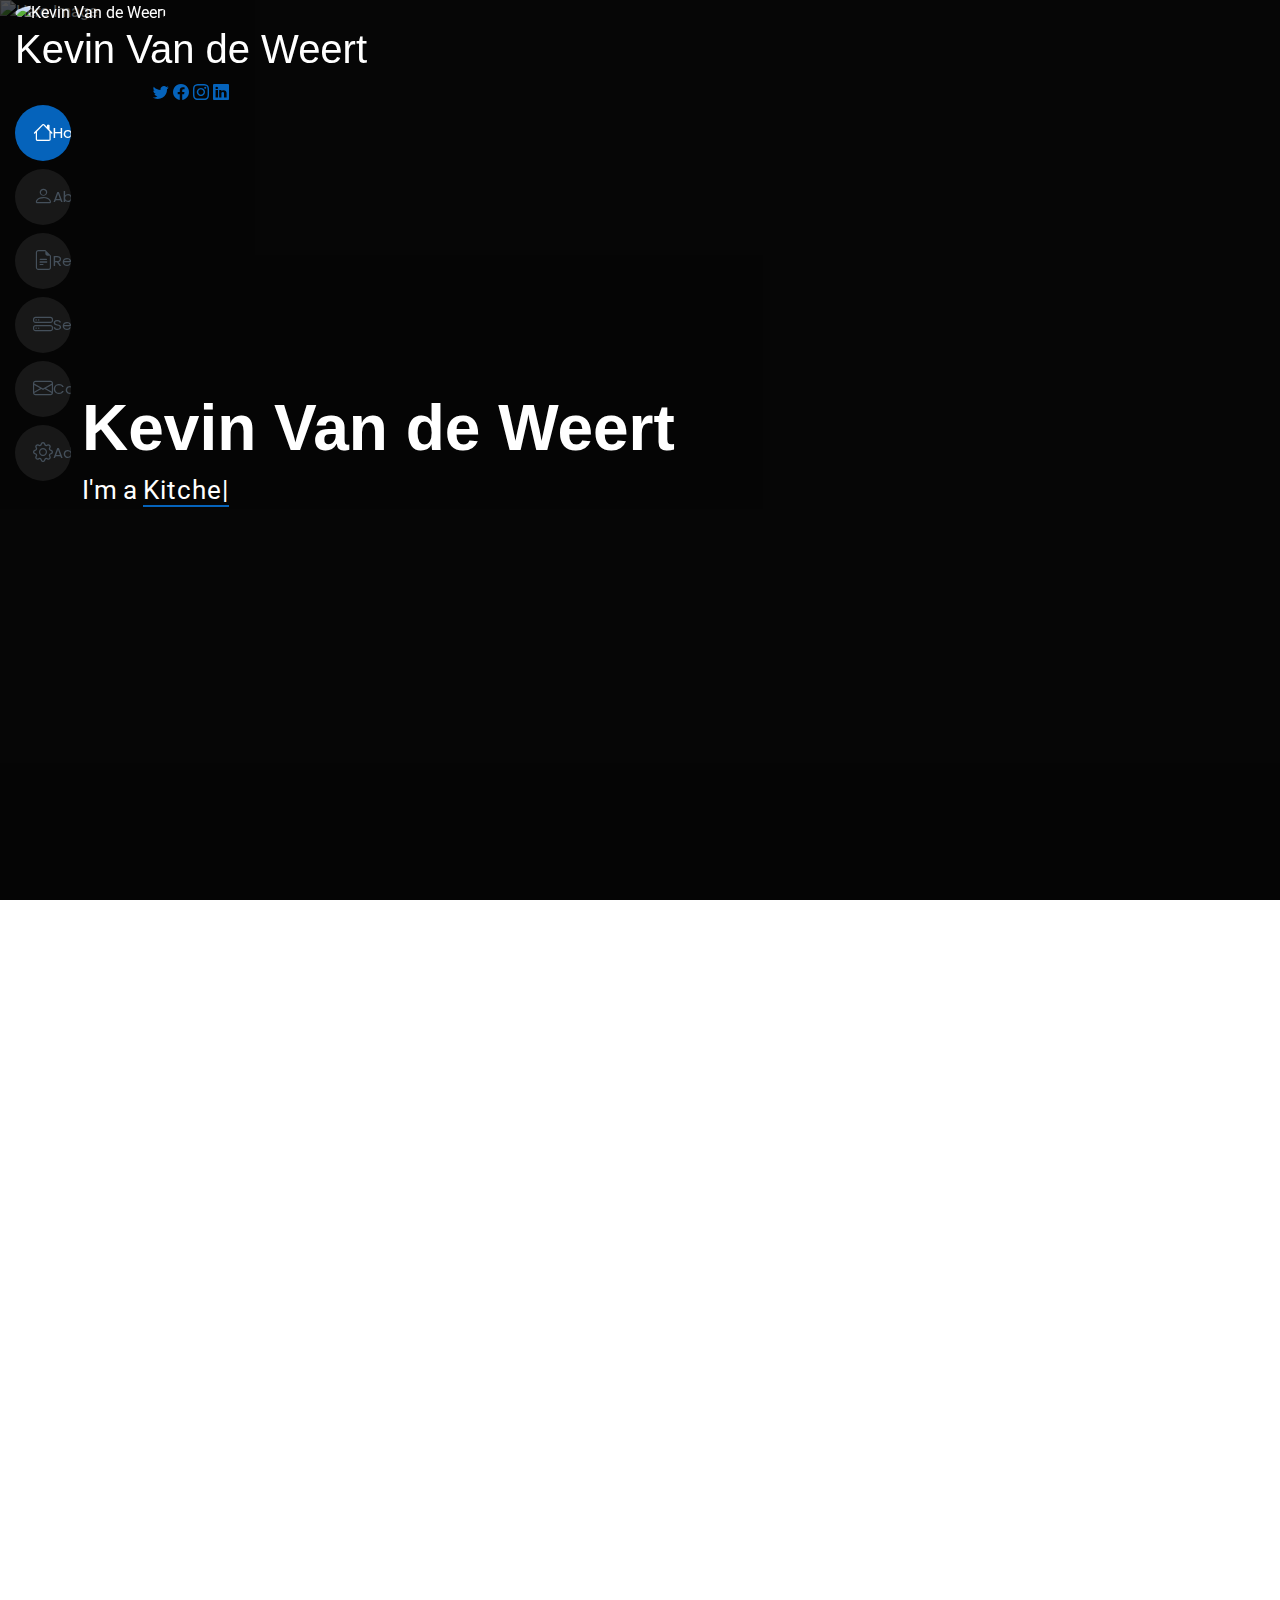
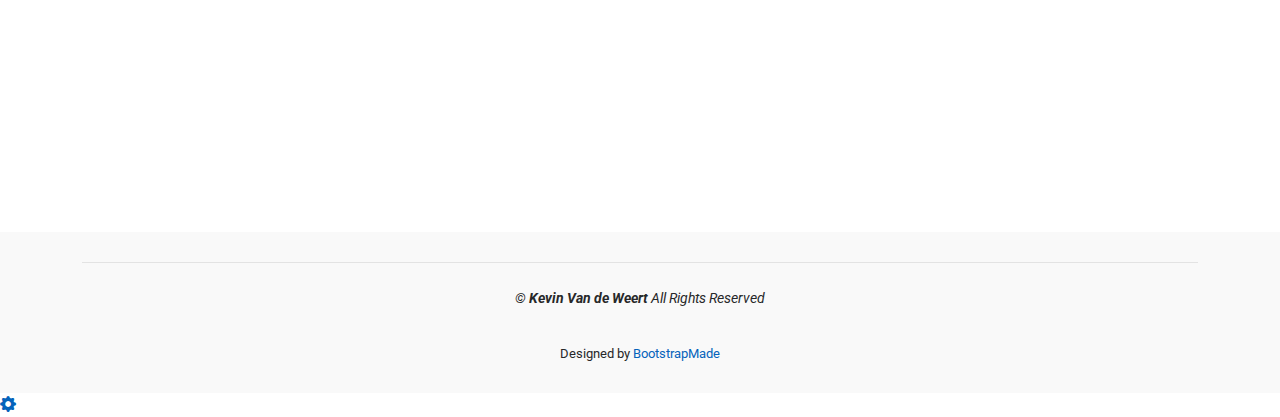
==== commit 91f28062: "fixed html index page, added all original images" ====
--- a/Portfolio/index.html
+++ b/Portfolio/index.html
@@ -3,19 +3,17 @@
 
 <head>
   <meta charset="utf-8">
-  <meta content="width=device-width, initial-scale=1.0" name="viewport">
-  <title>Index - MyResume Bootstrap Template</title>
-  <meta content="" name="description">
-  <meta content="" name="keywords">
+  <meta name="viewport" content="width=device-width, initial-scale=1.0">
+  <title>Portfolio - Kevin Van de Weert</title>
+  <meta name="description" content="Portfolio of Kevin Van de Weert, showcasing skills, experience, and projects.">
+  <meta name="keywords" content="Portfolio, Web Development, UI/UX Design, Kevin Van de Weert">
 
   <!-- Favicons -->
   <link href="assets/img/favicon.png" rel="icon">
   <link href="assets/img/apple-touch-icon.png" rel="apple-touch-icon">
 
   <!-- Fonts -->
-  <link href="https://fonts.googleapis.com" rel="preconnect">
-  <link href="https://fonts.gstatic.com" rel="preconnect" crossorigin>
-  <link href="https://fonts.googleapis.com/css2?family=Roboto:ital,wght@0,100;0,300;0,400;0,500;0,700;0,900;1,100;1,300;1,400;1,500;1,700;1,900&family=Poppins:ital,wght@0,100;0,200;0,300;0,400;0,500;0,600;0,700;0,800;0,900;1,100;1,200;1,300;1,400;1,500;1,600;1,700;1,800;1,900&family=Raleway:ital,wght@0,100;0,200;0,300;0,400;0,500;0,600;0,700;0,800;0,900;1,100;1,200;1,300;1,400;1,500;1,600;1,700;1,800;1,900&display=swap" rel="stylesheet">
+  <link href="https://fonts.googleapis.com/css2?family=Roboto:wght@100;300;400;500;700;900&family=Poppins:wght@100;200;300;400;500;600;700;800;900&display=swap" rel="stylesheet">
 
   <!-- Vendor CSS Files -->
   <link href="assets/vendor/bootstrap/css/bootstrap.min.css" rel="stylesheet">
@@ -25,768 +23,387 @@
   <link href="assets/vendor/swiper/swiper-bundle.min.css" rel="stylesheet">
 
   <!-- Main CSS File -->
-  <link href="assets/css/main.css" rel="stylesheet">
-
-  <!-- =======================================================
-  * Template Name: MyResume
-  * Template URL: https://bootstrapmade.com/free-html-bootstrap-template-my-resume/
-  * Updated: Jun 29 2024 with Bootstrap v5.3.3
-  * Author: BootstrapMade.com
-  * License: https://bootstrapmade.com/license/
-  ======================================================== -->
+  <link href="./assets/css/main.css" rel="stylesheet">
+  <!-- Ensure the path is correct -->
+
+  <script type="application/ld+json">
+  {
+    "@context": "https://schema.org",
+    "@type": "Person",
+    "name": "Kevin Van de Weert",
+    "jobTitle": "Web Developer",
+    "address": {
+      "@type": "PostalAddress",
+      "addressLocality": "Veenendaal",
+      "addressRegion": "Utrecht",
+      "addressCountry": "Netherlands"
+    },
+    "email": "info@kevinvandweert.nl",
+    "telephone": "+31 6 14220400"
+  }
+  </script>
 </head>
 
 <body class="index-page">
-
-  <header id="header" class="header d-flex flex-column justify-content-center">
-
+  <header id="header" class="header dark-background d-flex flex-column">
     <i class="header-toggle d-xl-none bi bi-list"></i>
-
+    <div class="profile-img">
+      <img src="assets/img/Alt images/IMG_8613-1.jpg" alt="Kevin Van de Weert" class="img-fluid rounded-circle">
+    </div>
+    <a href="index.html" class="logo d-flex align-items-center justify-content-center">
+      <h1 class="sitename">Kevin Van de Weert</h1>
+    </a>
+    <div class="social-links text-center">
+      <a href="#" class="twitter"><i class="bi bi-twitter"></i></a>
+      <a href="#" class="facebook"><i class="bi bi-facebook"></i></a>
+      <a href="#" class="instagram"><i class="bi bi-instagram"></i></a>
+      <a href="#" class="linkedin"><i class="bi bi-linkedin"></i></a>
+    </div>
     <nav id="navmenu" class="navmenu">
       <ul>
-        <li><a href="#hero" class="active"><i class="bi bi-house navicon"></i><span>Home</span></a></li>
-        <li><a href="#about"><i class="bi bi-person navicon"></i><span>About</span></a></li>
-        <li><a href="#resume"><i class="bi bi-file-earmark-text navicon"></i><span>Resume</span></a></li>
-        <li><a href="#portfolio"><i class="bi bi-images navicon"></i><span>Portfolio</span></a></li>
-        <li><a href="#services"><i class="bi bi-hdd-stack navicon"></i><span>Services</span></a></li>
-        <li><a href="#contact"><i class="bi bi-envelope navicon"></i><span>Contact</span></a></li>
+        <li><a href="#hero" class="active"><i class="bi bi-house navicon"></i>Home</a></li>
+        <li><a href="#about"><i class="bi bi-person navicon"></i> About</a></li>
+        <li><a href="#resume"><i class="bi bi-file-earmark-text navicon"></i> Resume</a></li>
+        <!-- <li><a href="#portfolio"><i class="bi bi-images navicon"></i> Portfolio</a></li> -->
+        <li><a href="#services"><i class="bi bi-hdd-stack navicon"></i> Services</a></li>
+        <li><a href="#contact"><i class="bi bi-envelope navicon"></i> Contact</a></li>
+        <li><a href="login.html"><i class="bi bi-gear navicon"></i> Admin</a></li>
       </ul>
     </nav>
-
   </header>
 
   <main class="main">
-
     <!-- Hero Section -->
-    <section id="hero" class="hero section light-background">
-
-      <img src="assets/img/hero-bg.jpg" alt="">
-
-      <div class="container" data-aos="zoom-out">
-        <div class="row justify-content-center">
-          <div class="col-lg-9">
-            <h2>Brandon Johnson</h2>
-            <p>I'm <span class="typed" data-typed-items="Designer, Developer, Freelancer, Photographer">Designer</span><span class="typed-cursor typed-cursor--blink" aria-hidden="true"></span></p>
-            <div class="social-links">
-              <a href="#"><i class="bi bi-twitter-x"></i></a>
-              <a href="#"><i class="bi bi-facebook"></i></a>
-              <a href="#"><i class="bi bi-instagram"></i></a>
-              <a href="#"><i class="bi bi-linkedin"></i></a>
-            </div>
-          </div>
-        </div>
-      </div>
-
-    </section><!-- /Hero Section -->
+    <section id="hero" class="hero section dark-background">
+      <img src="assets/img/Alt images/IMG_9588.jpg" alt="Hero Image" data-aos="fade-in">
+      <div class="container" data-aos="fade-up" data-aos-delay="100">
+        <h2>Kevin Van de Weert</h2>
+        <p>I'm a <span class="typed" data-typed-items="Kitchen Assistant, Web Developer, Garde-Manger Chef, UI/UX designer"></span></p>
+      </div>
+    </section>
 
     <!-- About Section -->
     <section id="about" class="about section">
-
-      <!-- Section Title -->
       <div class="container section-title" data-aos="fade-up">
         <h2>About</h2>
-        <p>Magnam dolores commodi suscipit. Necessitatibus eius consequatur ex aliquid fuga eum quidem. Sit sint consectetur velit. Quisquam quos quisquam cupiditate. Et nemo qui impedit suscipit alias ea. Quia fugiat sit in iste officiis commodi quidem hic quas.</p>
-      </div><!-- End Section Title -->
-
+        <p>I am an experienced professional in the hospitality industry, currently working at Mango's Beach Bar while pursuing web development studies at Technova College.</p>
+      </div>
       <div class="container" data-aos="fade-up" data-aos-delay="100">
-
         <div class="row gy-4 justify-content-center">
           <div class="col-lg-4">
-            <img src="assets/img/profile-img.jpg" class="img-fluid" alt="">
+            <img src="assets/img/Alt images/IMG_8613-1.jpg" class="img-fluid" alt="About Image">
           </div>
           <div class="col-lg-8 content">
-            <h2>UI/UX Designer &amp; Web Developer.</h2>
-            <p class="fst-italic py-3">
-              Lorem ipsum dolor sit amet, consectetur adipiscing elit, sed do eiusmod tempor incididunt ut labore et dolore
-              magna aliqua.
-            </p>
+            <h2>Hospitality Professional & Web Development Student</h2>
+            <p class="fst-italic py-3">I am passionate about delivering excellent service and continually growing my skills in both the hospitality and digital worlds.</p>
             <div class="row">
               <div class="col-lg-6">
                 <ul>
-                  <li><i class="bi bi-chevron-right"></i> <strong>Birthday:</strong> <span>1 May 1995</span></li>
-                  <li><i class="bi bi-chevron-right"></i> <strong>Website:</strong> <span>www.example.com</span></li>
-                  <li><i class="bi bi-chevron-right"></i> <strong>Phone:</strong> <span>+123 456 7890</span></li>
-                  <li><i class="bi bi-chevron-right"></i> <strong>City:</strong> <span>New York, USA</span></li>
+                  <li><i class="bi bi-chevron-right"></i> <strong>Birthday:</strong> <span>6 Aug 2007</span></li>
+                  <li><i class="bi bi-chevron-right"></i> <strong>Website:</strong> <span>www.linkedin.com/in/kevin-van-de-weert-984359254</span></li>
+                  <li><i class="bi bi-chevron-right"></i> <strong>Phone:</strong> <span>+31 6 14220400</span></li>
+                  <li><i class="bi bi-chevron-right"></i> <strong>City:</strong> <span>Veenendaal, Utrecht, Netherlands</span></li>
                 </ul>
               </div>
               <div class="col-lg-6">
                 <ul>
-                  <li><i class="bi bi-chevron-right"></i> <strong>Age:</strong> <span>30</span></li>
-                  <li><i class="bi bi-chevron-right"></i> <strong>Degree:</strong> <span>Master</span></li>
-                  <li><i class="bi bi-chevron-right"></i> <strong>Email:</strong> <span>email@example.com</span></li>
+                  <li><i class="bi bi-chevron-right"></i> <strong>Age:</strong> <span>17</span></li>
+                  <li><i class="bi bi-chevron-right"></i> <strong>Degree:</strong> <span>MBO Niveau 4</span></li>
+                  <li><i class="bi bi-chevron-right"></i> <strong>Email:</strong> <span>info@kevinvandweert.nl</span></li>
                   <li><i class="bi bi-chevron-right"></i> <strong>Freelance:</strong> <span>Available</span></li>
                 </ul>
               </div>
             </div>
-            <p class="py-3">
-              Officiis eligendi itaque labore et dolorum mollitia officiis optio vero. Quisquam sunt adipisci omnis et ut. Nulla accusantium dolor incidunt officia tempore. Et eius omnis.
-              Cupiditate ut dicta maxime officiis quidem quia. Sed et consectetur qui quia repellendus itaque neque.
-            </p>
-          </div>
-        </div>
-
-      </div>
-
-    </section><!-- /About Section -->
+            <p class="py-3">Dedicated to excellence in hospitality and innovation, I bring hands-on experience in culinary arts, customer service, and digital skills to every project.</p>
+          </div>
+        </div>
+      </div>
+    </section>
 
     <!-- Stats Section -->
     <section id="stats" class="stats section">
-
       <div class="container" data-aos="fade-up" data-aos-delay="100">
-
         <div class="row gy-4">
-
-          <div class="col-lg-3 col-md-6 d-flex flex-column align-items-center">
-            <i class="bi bi-emoji-smile"></i>
+          <div class="col-lg-3 col-md-6">
             <div class="stats-item">
-              <span data-purecounter-start="0" data-purecounter-end="232" data-purecounter-duration="1" class="purecounter"></span>
-              <p>Happy Clients</p>
-            </div>
-          </div><!-- End Stats Item -->
-
-          <div class="col-lg-3 col-md-6 d-flex flex-column align-items-center">
-            <i class="bi bi-journal-richtext"></i>
+              <i class="bi bi-emoji-smile"></i>
+              <span data-purecounter-start="0" data-purecounter-end="4" data-purecounter-duration="1" class="purecounter"></span>
+              <p><strong>Happy Clients</strong></p>
+            </div>
+          </div>
+          <div class="col-lg-3 col-md-6">
             <div class="stats-item">
-              <span data-purecounter-start="0" data-purecounter-end="521" data-purecounter-duration="1" class="purecounter"></span>
-              <p>Projects</p>
-            </div>
-          </div><!-- End Stats Item -->
-
-          <div class="col-lg-3 col-md-6 d-flex flex-column align-items-center">
-            <i class="bi bi-headset"></i>
+              <i class="bi bi-journal-richtext"></i>
+              <span data-purecounter-start="0" data-purecounter-end="17" data-purecounter-duration="1" class="purecounter"></span>
+              <p><strong>Projects Completed</strong></p>
+            </div>
+          </div>
+          <div class="col-lg-3 col-md-6">
             <div class="stats-item">
-              <span data-purecounter-start="0" data-purecounter-end="1463" data-purecounter-duration="1" class="purecounter"></span>
-              <p>Hours Of Support</p>
-            </div>
-          </div><!-- End Stats Item -->
-
-          <div class="col-lg-3 col-md-6 d-flex flex-column align-items-center">
-            <i class="bi bi-people"></i>
+              <i class="bi bi-headset"></i>
+              <span data-purecounter-start="0" data-purecounter-end="223" data-purecounter-duration="1" class="purecounter"></span>
+              <p><strong>Hours Of Support</strong></p>
+            </div>
+          </div>
+          <div class="col-lg-3 col-md-6">
             <div class="stats-item">
-              <span data-purecounter-start="0" data-purecounter-end="15" data-purecounter-duration="1" class="purecounter"></span>
-              <p>Hard Workers</p>
-            </div>
-          </div><!-- End Stats Item -->
-
-        </div>
-
-      </div>
-
-    </section><!-- /Stats Section -->
+              <i class="bi bi-people"></i>
+              <span data-purecounter-start="0" data-purecounter-end="2" data-purecounter-duration="1" class="purecounter"></span>
+              <p><strong>Team Members</strong></p>
+            </div>
+          </div>
+        </div>
+      </div>
+    </section>
 
     <!-- Skills Section -->
-    <section id="skills" class="skills section">
-
-      <!-- Section Title -->
+    <section id="skills" class="skills section light-background">
       <div class="container section-title" data-aos="fade-up">
         <h2>Skills</h2>
-        <p>Necessitatibus eius consequatur ex aliquid fuga eum quidem sint consectetur velit</p>
-      </div><!-- End Section Title -->
-
+        <p>Here are some of the key skills I bring to the table.</p>
+      </div>
       <div class="container" data-aos="fade-up" data-aos-delay="100">
-
         <div class="row skills-content skills-animation">
-
           <div class="col-lg-6">
-
-            <div class="progress">
-              <span class="skill"><span>HTML</span> <i class="val">100%</i></span>
-              <div class="progress-bar-wrap">
-                <div class="progress-bar" role="progressbar" aria-valuenow="100" aria-valuemin="0" aria-valuemax="100"></div>
-              </div>
-            </div><!-- End Skills Item -->
-
-            <div class="progress">
-              <span class="skill"><span>CSS</span> <i class="val">90%</i></span>
-              <div class="progress-bar-wrap">
-                <div class="progress-bar" role="progressbar" aria-valuenow="90" aria-valuemin="0" aria-valuemax="100"></div>
-              </div>
-            </div><!-- End Skills Item -->
-
-            <div class="progress">
-              <span class="skill"><span>JavaScript</span> <i class="val">75%</i></span>
+            <div class="progress">
+              <span class="skill">Web Development <i class="val">95%</i></span>
+              <div class="progress-bar-wrap">
+                <div class="progress-bar" role="progressbar" aria-valuenow="95" aria-valuemin="0" aria-valuemax="100"></div>
+              </div>
+            </div>
+            <div class="progress">
+              <span class="skill">UI/UX Design <i class="val">70%</i></span>
+              <div class="progress-bar-wrap">
+                <div class="progress-bar" role="progressbar" aria-valuenow="70" aria-valuemin="0" aria-valuemax="100"></div>
+              </div>
+            </div>
+            <div class="progress">
+              <span class="skill">SEO Optimization <i class="val">65%</i></span>
+              <div class="progress-bar-wrap">
+                <div class="progress-bar" role="progressbar" aria-valuenow="65" aria-valuemin="0" aria-valuemax="100"></div>
+              </div>
+            </div>
+          </div>
+          <div class="col-lg-6">
+            <div class="progress">
+              <span class="skill">Project Management <i class="val">60%</i></span>
+              <div class="progress-bar-wrap">
+                <div class="progress-bar" role="progressbar" aria-valuenow="60" aria-valuemin="0" aria-valuemax="100"></div>
+              </div>
+            </div>
+            <div class="progress">
+              <span class="skill">Graphic Design <i class="val">75%</i></span>
               <div class="progress-bar-wrap">
                 <div class="progress-bar" role="progressbar" aria-valuenow="75" aria-valuemin="0" aria-valuemax="100"></div>
               </div>
-            </div><!-- End Skills Item -->
-
-          </div>
-
-          <div class="col-lg-6">
-
-            <div class="progress">
-              <span class="skill"><span>PHP</span> <i class="val">80%</i></span>
-              <div class="progress-bar-wrap">
-                <div class="progress-bar" role="progressbar" aria-valuenow="80" aria-valuemin="0" aria-valuemax="100"></div>
-              </div>
-            </div><!-- End Skills Item -->
-
-            <div class="progress">
-              <span class="skill"><span>WordPress/CMS</span> <i class="val">90%</i></span>
-              <div class="progress-bar-wrap">
-                <div class="progress-bar" role="progressbar" aria-valuenow="90" aria-valuemin="0" aria-valuemax="100"></div>
-              </div>
-            </div><!-- End Skills Item -->
-
-            <div class="progress">
-              <span class="skill"><span>Photoshop</span> <i class="val">55%</i></span>
-              <div class="progress-bar-wrap">
-                <div class="progress-bar" role="progressbar" aria-valuenow="55" aria-valuemin="0" aria-valuemax="100"></div>
-              </div>
-            </div><!-- End Skills Item -->
-
-          </div>
-
-        </div>
-
-      </div>
-
-    </section><!-- /Skills Section -->
+            </div>
+            <div class="progress">
+              <span class="skill">Digital Marketing <i class="val">70%</i></span>
+              <div class="progress-bar-wrap">
+                <div class="progress-bar" role="progressbar" aria-valuenow="70" aria-valuemin="0" aria-valuemax="100"></div>
+              </div>
+            </div>
+          </div>
+        </div>
+      </div>
+    </section>
 
     <!-- Resume Section -->
     <section id="resume" class="resume section">
-
-      <!-- Section Title -->
       <div class="container section-title" data-aos="fade-up">
         <h2>Resume</h2>
-        <p>Magnam dolores commodi suscipit. Necessitatibus eius consequatur ex aliquid fuga eum quidem. Sit sint consectetur velit. Quisquam quos quisquam cupiditate. Et nemo qui impedit suscipit alias ea. Quia fugiat sit in iste officiis commodi quidem hic quas.</p>
-      </div><!-- End Section Title -->
-
+        <p>Discover my professional journey and academic achievements.</p>
+      </div>
       <div class="container">
-
         <div class="row">
-
           <div class="col-lg-6" data-aos="fade-up" data-aos-delay="100">
-            <h3 class="resume-title">Sumary</h3>
-
+            <h3 class="resume-title">Summary</h3>
             <div class="resume-item pb-0">
-              <h4>Brandon Johnson</h4>
-              <p><em>Innovative and deadline-driven Graphic Designer with 3+ years of experience designing and developing user-centered digital/print marketing material from initial concept to final, polished deliverable.</em></p>
+              <h4>Kevin Van de Weert</h4>
+              <p><em>Experienced Hospitality Professional currently thriving at Mango's Beach Bar, committed to delivering exceptional culinary and customer service experiences while advancing my skills in web development.</em></p>
               <ul>
-                <li>Portland par 127,Orlando, FL</li>
-                <li>(123) 456-7891</li>
-                <li>alice.barkley@example.com</li>
+                <li>Veenendaal, Utrecht, Netherlands</li>
+                <li>+31 6 14220400</li>
+                <li>info@kevinvandweert.nl</li>
               </ul>
-            </div><!-- Edn Resume Item -->
-
+            </div>
             <h3 class="resume-title">Education</h3>
             <div class="resume-item">
-              <h4>Master of Fine Arts &amp; Graphic Design</h4>
-              <h5>2015 - 2016</h5>
-              <p><em>Rochester Institute of Technology, Rochester, NY</em></p>
-              <p>Qui deserunt veniam. Et sed aliquam labore tempore sed quisquam iusto autem sit. Ea vero voluptatum qui ut dignissimos deleniti nerada porti sand markend</p>
-            </div><!-- Edn Resume Item -->
-
+              <h4>Technova College</h4>
+              <h5>2024</h5>
+              <p><em>Veenendaal, Utrecht, Netherlands</em></p>
+              <p>Studying Web Development & Web Design to enhance my digital and creative skills.</p>
+            </div>
             <div class="resume-item">
-              <h4>Bachelor of Fine Arts &amp; Graphic Design</h4>
-              <h5>2010 - 2014</h5>
-              <p><em>Rochester Institute of Technology, Rochester, NY</em></p>
-              <p>Quia nobis sequi est occaecati aut. Repudiandae et iusto quae reiciendis et quis Eius vel ratione eius unde vitae rerum voluptates asperiores voluptatem Earum molestiae consequatur neque etlon sader mart dila</p>
-            </div><!-- Edn Resume Item -->
-
-          </div>
-
+              <h4>Het perron veenendaal</h4>
+              <h5>2020 - 2024</h5>
+              <p><em>Veenendaal, Utrecht, Netherlands</em></p>
+              <p>Theoretical track, Vmbo education focused on SAP Products and Adobe Photoshop.</p>
+            </div>
+          </div>
           <div class="col-lg-6" data-aos="fade-up" data-aos-delay="200">
             <h3 class="resume-title">Professional Experience</h3>
             <div class="resume-item">
-              <h4>Senior graphic design specialist</h4>
-              <h5>2019 - Present</h5>
-              <p><em>Experion, New York, NY </em></p>
+              <h4>Kitchen Assistant</h4>
+              <h5>Aug. 2021 - Present</h5>
+              <p><em>Mango's Beach Bar, Veenendaal, Utrecht, Netherlands</em></p>
               <ul>
-                <li>Lead in the design, development, and implementation of the graphic, layout, and production communication materials</li>
-                <li>Delegate tasks to the 7 members of the design team and provide counsel on all aspects of the project. </li>
-                <li>Supervise the assessment of all graphic materials in order to ensure quality and accuracy of the design</li>
-                <li>Oversee the efficient use of production project budgets ranging from $2,000 - $25,000</li>
+                <li>Assist in food preparation and cooking.</li>
+                <li>Maintain high standards of hygiene and customer service.</li>
+                <li>Support daily kitchen operations and inventory management.</li>
               </ul>
-            </div><!-- Edn Resume Item -->
-
+            </div>
             <div class="resume-item">
-              <h4>Graphic design specialist</h4>
-              <h5>2017 - 2018</h5>
-              <p><em>Stepping Stone Advertising, New York, NY</em></p>
+              <h4>Customer Service Desk Intern</h4>
+              <h5>Jan. 2024</h5>
+              <p><em>Detron, Veenendaal, Utrecht, Netherlands</em></p>
               <ul>
-                <li>Developed numerous marketing programs (logos, brochures,infographics, presentations, and advertisements).</li>
-                <li>Managed up to 5 projects or tasks at a given time while under pressure</li>
-                <li>Recommended and consulted with clients on the most appropriate graphic design</li>
-                <li>Created 4+ design presentations and proposals a month for clients and account managers</li>
+                <li>Provided frontline customer support in a fast-paced environment.</li>
+                <li>Assisted in cybersecurity tasks during the internship.</li>
               </ul>
-            </div><!-- Edn Resume Item -->
-
-          </div>
-
-        </div>
-
-      </div>
-
-    </section><!-- /Resume Section -->
-
-    <!-- Portfolio Section -->
-    <section id="portfolio" class="portfolio section">
-
-      <!-- Section Title -->
-      <div class="container section-title" data-aos="fade-up">
-        <h2>Portfolio</h2>
-        <p>Magnam dolores commodi suscipit. Necessitatibus eius consequatur ex aliquid fuga eum quidem. Sit sint consectetur velit. Quisquam quos quisquam cupiditate. Et nemo qui impedit suscipit alias ea. Quia fugiat sit in iste officiis commodi quidem hic quas.</p>
-      </div><!-- End Section Title -->
-
-      <div class="container">
-
-        <div class="isotope-layout" data-default-filter="*" data-layout="masonry" data-sort="original-order">
-
-          <ul class="portfolio-filters isotope-filters" data-aos="fade-up" data-aos-delay="100">
-            <li data-filter="*" class="filter-active">All</li>
-            <li data-filter=".filter-app">App</li>
-            <li data-filter=".filter-product">Card</li>
-            <li data-filter=".filter-branding">Web</li>
-          </ul><!-- End Portfolio Filters -->
-
-          <div class="row gy-4 isotope-container" data-aos="fade-up" data-aos-delay="200">
-
-            <div class="col-lg-4 col-md-6 portfolio-item isotope-item filter-app">
-              <img src="assets/img/masonry-portfolio/masonry-portfolio-1.jpg" class="img-fluid" alt="">
-              <div class="portfolio-info">
-                <h4>App 1</h4>
-                <p>Lorem ipsum, dolor sit</p>
-                <a href="assets/img/masonry-portfolio/masonry-portfolio-1.jpg" title="App 1" data-gallery="portfolio-gallery-app" class="glightbox preview-link"><i class="bi bi-zoom-in"></i></a>
-                <a href="portfolio-details.html" title="More Details" class="details-link"><i class="bi bi-link-45deg"></i></a>
-              </div>
-            </div><!-- End Portfolio Item -->
-
-            <div class="col-lg-4 col-md-6 portfolio-item isotope-item filter-product">
-              <img src="assets/img/masonry-portfolio/masonry-portfolio-2.jpg" class="img-fluid" alt="">
-              <div class="portfolio-info">
-                <h4>Product 1</h4>
-                <p>Lorem ipsum, dolor sit</p>
-                <a href="assets/img/masonry-portfolio/masonry-portfolio-2.jpg" title="Product 1" data-gallery="portfolio-gallery-product" class="glightbox preview-link"><i class="bi bi-zoom-in"></i></a>
-                <a href="portfolio-details.html" title="More Details" class="details-link"><i class="bi bi-link-45deg"></i></a>
-              </div>
-            </div><!-- End Portfolio Item -->
-
-            <div class="col-lg-4 col-md-6 portfolio-item isotope-item filter-branding">
-              <img src="assets/img/masonry-portfolio/masonry-portfolio-3.jpg" class="img-fluid" alt="">
-              <div class="portfolio-info">
-                <h4>Branding 1</h4>
-                <p>Lorem ipsum, dolor sit</p>
-                <a href="assets/img/masonry-portfolio/masonry-portfolio-3.jpg" title="Branding 1" data-gallery="portfolio-gallery-branding" class="glightbox preview-link"><i class="bi bi-zoom-in"></i></a>
-                <a href="portfolio-details.html" title="More Details" class="details-link"><i class="bi bi-link-45deg"></i></a>
-              </div>
-            </div><!-- End Portfolio Item -->
-
-            <div class="col-lg-4 col-md-6 portfolio-item isotope-item filter-app">
-              <img src="assets/img/masonry-portfolio/masonry-portfolio-4.jpg" class="img-fluid" alt="">
-              <div class="portfolio-info">
-                <h4>App 2</h4>
-                <p>Lorem ipsum, dolor sit</p>
-                <a href="assets/img/masonry-portfolio/masonry-portfolio-4.jpg" title="App 2" data-gallery="portfolio-gallery-app" class="glightbox preview-link"><i class="bi bi-zoom-in"></i></a>
-                <a href="portfolio-details.html" title="More Details" class="details-link"><i class="bi bi-link-45deg"></i></a>
-              </div>
-            </div><!-- End Portfolio Item -->
-
-            <div class="col-lg-4 col-md-6 portfolio-item isotope-item filter-product">
-              <img src="assets/img/masonry-portfolio/masonry-portfolio-5.jpg" class="img-fluid" alt="">
-              <div class="portfolio-info">
-                <h4>Product 2</h4>
-                <p>Lorem ipsum, dolor sit</p>
-                <a href="assets/img/masonry-portfolio/masonry-portfolio-5.jpg" title="Product 2" data-gallery="portfolio-gallery-product" class="glightbox preview-link"><i class="bi bi-zoom-in"></i></a>
-                <a href="portfolio-details.html" title="More Details" class="details-link"><i class="bi bi-link-45deg"></i></a>
-              </div>
-            </div><!-- End Portfolio Item -->
-
-            <div class="col-lg-4 col-md-6 portfolio-item isotope-item filter-branding">
-              <img src="assets/img/masonry-portfolio/masonry-portfolio-6.jpg" class="img-fluid" alt="">
-              <div class="portfolio-info">
-                <h4>Branding 2</h4>
-                <p>Lorem ipsum, dolor sit</p>
-                <a href="assets/img/masonry-portfolio/masonry-portfolio-6.jpg" title="Branding 2" data-gallery="portfolio-gallery-branding" class="glightbox preview-link"><i class="bi bi-zoom-in"></i></a>
-                <a href="portfolio-details.html" title="More Details" class="details-link"><i class="bi bi-link-45deg"></i></a>
-              </div>
-            </div><!-- End Portfolio Item -->
-
-            <div class="col-lg-4 col-md-6 portfolio-item isotope-item filter-app">
-              <img src="assets/img/masonry-portfolio/masonry-portfolio-7.jpg" class="img-fluid" alt="">
-              <div class="portfolio-info">
-                <h4>App 3</h4>
-                <p>Lorem ipsum, dolor sit</p>
-                <a href="assets/img/masonry-portfolio/masonry-portfolio-7.jpg" title="App 3" data-gallery="portfolio-gallery-app" class="glightbox preview-link"><i class="bi bi-zoom-in"></i></a>
-                <a href="portfolio-details.html" title="More Details" class="details-link"><i class="bi bi-link-45deg"></i></a>
-              </div>
-            </div><!-- End Portfolio Item -->
-
-            <div class="col-lg-4 col-md-6 portfolio-item isotope-item filter-product">
-              <img src="assets/img/masonry-portfolio/masonry-portfolio-8.jpg" class="img-fluid" alt="">
-              <div class="portfolio-info">
-                <h4>Product 3</h4>
-                <p>Lorem ipsum, dolor sit</p>
-                <a href="assets/img/masonry-portfolio/masonry-portfolio-8.jpg" title="Product 3" data-gallery="portfolio-gallery-product" class="glightbox preview-link"><i class="bi bi-zoom-in"></i></a>
-                <a href="portfolio-details.html" title="More Details" class="details-link"><i class="bi bi-link-45deg"></i></a>
-              </div>
-            </div><!-- End Portfolio Item -->
-
-            <div class="col-lg-4 col-md-6 portfolio-item isotope-item filter-branding">
-              <img src="assets/img/masonry-portfolio/masonry-portfolio-9.jpg" class="img-fluid" alt="">
-              <div class="portfolio-info">
-                <h4>Branding 3</h4>
-                <p>Lorem ipsum, dolor sit</p>
-                <a href="assets/img/masonry-portfolio/masonry-portfolio-9.jpg" title="Branding 2" data-gallery="portfolio-gallery-branding" class="glightbox preview-link"><i class="bi bi-zoom-in"></i></a>
-                <a href="portfolio-details.html" title="More Details" class="details-link"><i class="bi bi-link-45deg"></i></a>
-              </div>
-            </div><!-- End Portfolio Item -->
-
-          </div><!-- End Portfolio Container -->
-
-        </div>
-
-      </div>
-
-    </section><!-- /Portfolio Section -->
+            </div>
+            <div class="resume-item">
+              <h4>Construction Worker Intern</h4>
+              <h5>Jan. 2023</h5>
+              <p><em>Hardeman Veenendaal, Veenendaal, Utrecht, Netherlands</em></p>
+              <ul>
+                <li>Supported construction site inspections and assisted the construction manager.</li>
+                <li>Learned custom steel fabrication and transportation techniques.</li>
+              </ul>
+            </div>
+          </div>
+        </div>
+      </div>
+    </section>
 
     <!-- Services Section -->
     <section id="services" class="services section">
-
-      <!-- Section Title -->
       <div class="container section-title" data-aos="fade-up">
         <h2>Services</h2>
-        <p>Magnam dolores commodi suscipit. Necessitatibus eius consequatur ex aliquid fuga eum quidem. Sit sint consectetur velit. Quisquam quos quisquam cupiditate. Et nemo qui impedit suscipit alias ea. Quia fugiat sit in iste officiis commodi quidem hic quas.</p>
-      </div><!-- End Section Title -->
-
+        <p>Explore the range of services I offer to help you achieve your goals with creativity and precision.</p>
+      </div>
       <div class="container">
-
         <div class="row gy-4">
-
-          <div class="col-lg-4 col-md-6" data-aos="fade-up" data-aos-delay="100">
-            <div class="service-item item-cyan position-relative">
-              <div class="icon">
-                <svg width="100" height="100" viewBox="0 0 600 600" xmlns="http://www.w3.org/2000/svg">
-                  <path stroke="none" stroke-width="0" fill="#f5f5f5" d="M300,521.0016835830174C376.1290562159157,517.8887921683347,466.0731472004068,529.7835943286574,510.70327084640275,468.03025145048787C554.3714126377745,407.6079735673963,508.03601936045806,328.9844924480964,491.2728898941984,256.3432110539036C474.5976632858925,184.082847569629,479.9380746630129,96.60480741107993,416.23090153303,58.64404602377083C348.86323505073057,18.502131276798302,261.93793281208167,40.57373210992963,193.5410806939664,78.93577620505333C130.42746243093433,114.334589627462,98.30271207620316,179.96522072025542,76.75703585869454,249.04625023123273C51.97151888228291,328.5150500222984,13.704378332031375,421.85034740162234,66.52175969318436,486.19268352777647C119.04800174914682,550.1803526380478,217.28368757567262,524.383925680826,300,521.0016835830174"></path>
-                </svg>
-                <i class="bi bi-activity"></i>
-              </div>
-              <a href="#" class="stretched-link">
-                <h3>Nesciunt Mete</h3>
-              </a>
-              <p>Provident nihil minus qui consequatur non omnis maiores. Eos accusantium minus dolores iure perferendis tempore et consequatur.</p>
-            </div>
-          </div><!-- End Service Item -->
-
-          <div class="col-lg-4 col-md-6" data-aos="fade-up" data-aos-delay="200">
-            <div class="service-item item-orange position-relative">
-              <div class="icon">
-                <svg width="100" height="100" viewBox="0 0 600 600" xmlns="http://www.w3.org/2000/svg">
-                  <path stroke="none" stroke-width="0" fill="#f5f5f5" d="M300,582.0697525312426C382.5290701553225,586.8405444964366,449.9789794690241,525.3245884688669,502.5850820975895,461.55621195738473C556.606425686781,396.0723002908107,615.8543463187945,314.28637112970534,586.6730223649479,234.56875336149918C558.9533121215079,158.8439757836574,454.9685369536778,164.00468322053177,381.49747125262974,130.76875717737553C312.15926192815925,99.40240125094834,248.97055460311594,18.661163978235184,179.8680185752513,50.54337015887873C110.5421016452524,82.52863877960104,119.82277516462835,180.83849132639028,109.12597500060166,256.43424936330496C100.08760227029461,320.3096726198365,92.17705696193138,384.0621239912766,124.79988738764834,439.7174275375508C164.83382741302287,508.01625554203684,220.96474134820875,577.5009287672846,300,582.0697525312426"></path>
-                </svg>
-                <i class="bi bi-broadcast"></i>
-              </div>
-              <a href="#" class="stretched-link">
-                <h3>Eosle Commodi</h3>
-              </a>
-              <p>Ut autem aut autem non a. Sint sint sit facilis nam iusto sint. Libero corrupti neque eum hic non ut nesciunt dolorem.</p>
-            </div>
-          </div><!-- End Service Item -->
-
-          <div class="col-lg-4 col-md-6" data-aos="fade-up" data-aos-delay="300">
-            <div class="service-item item-teal position-relative">
-              <div class="icon">
-                <svg width="100" height="100" viewBox="0 0 600 600" xmlns="http://www.w3.org/2000/svg">
-                  <path stroke="none" stroke-width="0" fill="#f5f5f5" d="M300,541.5067337569781C382.14930387511276,545.0595476570109,479.8736841581634,548.3450877840088,526.4010558755058,480.5488172755941C571.5218469581645,414.80211281144784,517.5187510058486,332.0715597781072,496.52539010469104,255.14436215662573C477.37192572678356,184.95920475031193,473.57363656557914,105.61284051026155,413.0603344069578,65.22779650032875C343.27470386102294,18.654635553484475,251.2091493199835,5.337323636656869,175.0934190732945,40.62881213300186C97.87086631185822,76.43348514350839,51.98124368387456,156.15599469081315,36.44837278890362,239.84606092416172C21.716077023791087,319.22268207091537,43.775223500013084,401.1760424656574,96.891909868211,461.97329694683043C147.22146801428983,519.5804099606455,223.5754009179313,538.201503339737,300,541.5067337569781"></path>
-                </svg>
-                <i class="bi bi-easel"></i>
-              </div>
-              <a href="#" class="stretched-link">
-                <h3>Ledo Markt</h3>
-              </a>
-              <p>Ut excepturi voluptatem nisi sed. Quidem fuga consequatur. Minus ea aut. Vel qui id voluptas adipisci eos earum corrupti.</p>
-            </div>
-          </div><!-- End Service Item -->
-
-          <div class="col-lg-4 col-md-6" data-aos="fade-up" data-aos-delay="400">
-            <div class="service-item item-red position-relative">
-              <div class="icon">
-                <svg width="100" height="100" viewBox="0 0 600 600" xmlns="http://www.w3.org/2000/svg">
-                  <path stroke="none" stroke-width="0" fill="#f5f5f5" d="M300,503.46388370962813C374.79870501325706,506.71871716319447,464.8034551963731,527.1746412648533,510.4981551193396,467.86667711651364C555.9287308511215,408.9015244558933,512.6030010748507,327.5744911775523,490.211057578863,256.5855673507754C471.097692560561,195.9906835881958,447.69079081568157,138.11976852964426,395.19560036434837,102.3242989838813C329.3053358748298,57.3949838291264,248.02791733380457,8.279543830951368,175.87071277845988,42.242879143198664C103.41431057327972,76.34704239035025,93.79494320519305,170.9812938413882,81.28167332365135,250.07896920659033C70.17666984294237,320.27484674793965,64.84698225790005,396.69656628748305,111.28512138212992,450.4950937839243C156.20124167950087,502.5303643271138,231.32542653798444,500.4755392045468,300,503.46388370962813"></path>
-                </svg>
-                <i class="bi bi-bounding-box-circles"></i>
-              </div>
-              <a href="#" class="stretched-link">
-                <h3>Asperiores Commodit</h3>
-              </a>
-              <p>Non et temporibus minus omnis sed dolor esse consequatur. Cupiditate sed error ea fuga sit provident adipisci neque.</p>
-              <a href="#" class="stretched-link"></a>
-            </div>
-          </div><!-- End Service Item -->
-
-          <div class="col-lg-4 col-md-6" data-aos="fade-up" data-aos-delay="500">
-            <div class="service-item item-indigo position-relative">
-              <div class="icon">
-                <svg width="100" height="100" viewBox="0 0 600 600" xmlns="http://www.w3.org/2000/svg">
-                  <path stroke="none" stroke-width="0" fill="#f5f5f5" d="M300,532.3542879108572C369.38199826031484,532.3153073249985,429.10787420159085,491.63046689027357,474.5244479745417,439.17860296908856C522.8885846962883,383.3225815378663,569.1668002868075,314.3205725914397,550.7432151929288,242.7694973846089C532.6665558377875,172.5657663291529,456.2379748765914,142.6223662098291,390.3689995646985,112.34683881706744C326.66090330228417,83.06452184765237,258.84405631176094,53.51806209861945,193.32584062364296,78.48882559362697C121.61183558270385,105.82097193414197,62.805066853699245,167.19869350419734,48.57481801355237,242.6138429142374C34.843463184063346,315.3850353017275,76.69343916112496,383.4422959591041,125.22947124332185,439.3748458443577C170.7312796277747,491.8107796887764,230.57421082200815,532.3932930995766,300,532.3542879108572"></path>
-                </svg>
-                <i class="bi bi-calendar4-week icon"></i>
-              </div>
-              <a href="#" class="stretched-link">
-                <h3>Velit Doloremque</h3>
-              </a>
-              <p>Cumque et suscipit saepe. Est maiores autem enim facilis ut aut ipsam corporis aut. Sed animi at autem alias eius labore.</p>
-              <a href="#" class="stretched-link"></a>
-            </div>
-          </div><!-- End Service Item -->
-
-          <div class="col-lg-4 col-md-6" data-aos="fade-up" data-aos-delay="600">
-            <div class="service-item item-pink position-relative">
-              <div class="icon">
-                <svg width="100" height="100" viewBox="0 0 600 600" xmlns="http://www.w3.org/2000/svg">
-                  <path stroke="none" stroke-width="0" fill="#f5f5f5" d="M300,566.797414625762C385.7384707136149,576.1784315230908,478.7894351017131,552.8928747891023,531.9192734346935,484.94944893311C584.6109503024035,417.5663521118492,582.489472248146,322.67544863468447,553.9536738515405,242.03673114598146C529.1557734026468,171.96086150256528,465.24506316201064,127.66468636344209,395.9583748389544,100.7403814666027C334.2173773831606,76.7482773500951,269.4350130405921,84.62216499799875,207.1952322260088,107.2889140133804C132.92018162631612,134.33871894543012,41.79353780512637,160.00259165414826,22.644507872594943,236.69541883565114C3.319112789854554,314.0945973066697,72.72355303640163,379.243833228382,124.04198916343866,440.3218312028393C172.9286146004772,498.5055451809895,224.45579914871206,558.5317968840102,300,566.797414625762"></path>
-                </svg>
-                <i class="bi bi-chat-square-text"></i>
-              </div>
-              <a href="#" class="stretched-link">
-                <h3>Dolori Architecto</h3>
-              </a>
-              <p>Hic molestias ea quibusdam eos. Fugiat enim doloremque aut neque non et debitis iure. Corrupti recusandae ducimus enim.</p>
-              <a href="#" class="stretched-link"></a>
-            </div>
-          </div><!-- End Service Item -->
-
-        </div>
-
-      </div>
-
-    </section><!-- /Services Section -->
-
-    <!-- Testimonials Section -->
-    <section id="testimonials" class="testimonials section">
-
-      <!-- Section Title -->
-      <div class="container section-title" data-aos="fade-up">
-        <h2>Testimonials</h2>
-        <p>Necessitatibus eius consequatur ex aliquid fuga eum quidem sint consectetur velit</p>
-      </div><!-- End Section Title -->
-
-      <div class="container" data-aos="fade-up" data-aos-delay="100">
-
-        <div class="swiper init-swiper">
-          <script type="application/json" class="swiper-config">
-            {
-              "loop": true,
-              "speed": 600,
-              "autoplay": {
-                "delay": 5000
-              },
-              "slidesPerView": "auto",
-              "pagination": {
-                "el": ".swiper-pagination",
-                "type": "bullets",
-                "clickable": true
-              }
-            }
-          </script>
-          <div class="swiper-wrapper">
-
-            <div class="swiper-slide">
-              <div class="testimonial-item">
-                <div class="row gy-4 justify-content-center">
-                  <div class="col-lg-6">
-                    <div class="testimonial-content">
-                      <p>
-                        <i class="bi bi-quote quote-icon-left"></i>
-                        <span>Proin iaculis purus consequat sem cure digni ssim donec porttitora entum suscipit rhoncus. Accusantium quam, ultricies eget id, aliquam eget nibh et. Maecen aliquam, risus at semper.</span>
-                        <i class="bi bi-quote quote-icon-right"></i>
-                      </p>
-                      <h3>Saul Goodman</h3>
-                      <h4>Ceo &amp; Founder</h4>
-                      <div class="stars">
-                        <i class="bi bi-star-fill"></i><i class="bi bi-star-fill"></i><i class="bi bi-star-fill"></i><i class="bi bi-star-fill"></i><i class="bi bi-star-fill"></i>
-                      </div>
-                    </div>
-                  </div>
-                  <div class="col-lg-2 text-center">
-                    <img src="assets/img/testimonials/testimonials-1.jpg" class="img-fluid testimonial-img" alt="">
-                  </div>
-                </div>
-              </div>
-            </div><!-- End testimonial item -->
-
-            <div class="swiper-slide">
-              <div class="testimonial-item">
-                <div class="row gy-4 justify-content-center">
-                  <div class="col-lg-6">
-                    <div class="testimonial-content">
-                      <p>
-                        <i class="bi bi-quote quote-icon-left"></i>
-                        <span>Export tempor illum tamen malis malis eram quae irure esse labore quem cillum quid cillum eram malis quorum velit fore eram velit sunt aliqua noster fugiat irure amet legam anim culpa.</span>
-                        <i class="bi bi-quote quote-icon-right"></i>
-                      </p>
-                      <h3>Sara Wilsson</h3>
-                      <h4>Designer</h4>
-                      <div class="stars">
-                        <i class="bi bi-star-fill"></i><i class="bi bi-star-fill"></i><i class="bi bi-star-fill"></i><i class="bi bi-star-fill"></i><i class="bi bi-star-fill"></i>
-                      </div>
-                    </div>
-                  </div>
-                  <div class="col-lg-2 text-center">
-                    <img src="assets/img/testimonials/testimonials-2.jpg" class="img-fluid testimonial-img" alt="">
-                  </div>
-                </div>
-              </div>
-            </div><!-- End testimonial item -->
-
-            <div class="swiper-slide">
-              <div class="testimonial-item">
-                <div class="row gy-4 justify-content-center">
-                  <div class="col-lg-6">
-                    <div class="testimonial-content">
-                      <p>
-                        <i class="bi bi-quote quote-icon-left"></i>
-                        <span>Enim nisi quem export duis labore cillum quae magna enim sint quorum nulla quem veniam duis minim tempor labore quem eram duis noster aute amet eram fore quis sint minim.</span>
-                        <i class="bi bi-quote quote-icon-right"></i>
-                      </p>
-                      <h3>Jena Karlis</h3>
-                      <h4>Store Owner</h4>
-                      <div class="stars">
-                        <i class="bi bi-star-fill"></i><i class="bi bi-star-fill"></i><i class="bi bi-star-fill"></i><i class="bi bi-star-fill"></i><i class="bi bi-star-fill"></i>
-                      </div>
-                    </div>
-                  </div>
-                  <div class="col-lg-2 text-center">
-                    <img src="assets/img/testimonials/testimonials-3.jpg" class="img-fluid testimonial-img" alt="">
-                  </div>
-                </div>
-              </div>
-            </div><!-- End testimonial item -->
-
-            <div class="swiper-slide">
-              <div class="testimonial-item">
-                <div class="row gy-4 justify-content-center">
-                  <div class="col-lg-6">
-                    <div class="testimonial-content">
-                      <p>
-                        <i class="bi bi-quote quote-icon-left"></i>
-                        <span>Fugiat enim eram quae cillum dolore dolor amet nulla culpa multos export minim fugiat minim velit minim dolor enim duis veniam ipsum anim magna sunt elit fore quem dolore labore illum veniam.</span>
-                        <i class="bi bi-quote quote-icon-right"></i>
-                      </p>
-                      <h3>John Larson</h3>
-                      <h4>Entrepreneur</h4>
-                      <div class="stars">
-                        <i class="bi bi-star-fill"></i><i class="bi bi-star-fill"></i><i class="bi bi-star-fill"></i><i class="bi bi-star-fill"></i><i class="bi bi-star-fill"></i>
-                      </div>
-                    </div>
-                  </div>
-                  <div class="col-lg-2 text-center">
-                    <img src="assets/img/testimonials/testimonials-4.jpg" class="img-fluid testimonial-img" alt="">
-                  </div>
-                </div>
-              </div>
-            </div><!-- End testimonial item -->
-
-          </div>
-          <div class="swiper-pagination"></div>
-        </div>
-
-      </div>
-
-    </section><!-- /Testimonials Section -->
+          <div class="col-lg-4 col-md-6 service-item d-flex" data-aos="fade-up" data-aos-delay="100">
+            <div class="icon flex-shrink-0"><i class="bi bi-code-slash"></i></div>
+            <div>
+              <h4 class="title"><a href="service-details.html" class="stretched-link">Web Development</a></h4>
+              <p class="description">Building responsive and dynamic websites tailored to your business needs using modern technologies.</p>
+            </div>
+          </div>
+          <div class="col-lg-4 col-md-6 service-item d-flex" data-aos="fade-up" data-aos-delay="200">
+            <div class="icon flex-shrink-0"><i class="bi bi-palette"></i></div>
+            <div>
+              <h4 class="title"><a href="service-details.html" class="stretched-link">UI/UX Design</a></h4>
+              <p class="description">Crafting intuitive and visually appealing user interfaces to enhance user experience and engagement.</p>
+            </div>
+          </div>
+          <div class="col-lg-4 col-md-6 service-item d-flex" data-aos="fade-up" data-aos-delay="300">
+            <div class="icon flex-shrink-0"><i class="bi bi-bar-chart-line"></i></div>
+            <div>
+              <h4 class="title"><a href="service-details.html" class="stretched-link">SEO Optimization</a></h4>
+              <p class="description">Improving your website's visibility on search engines to drive organic traffic and boost your online presence.</p>
+            </div>
+          </div>
+          <div class="col-lg-4 col-md-6 service-item d-flex" data-aos="fade-up" data-aos-delay="400">
+            <div class="icon flex-shrink-0"><i class="bi bi-gear"></i></div>
+            <div>
+              <h4 class="title"><a href="service-details.html" class="stretched-link">Custom Software Solutions</a></h4>
+              <p class="description">Developing tailored software solutions to streamline your business operations and improve efficiency.</p>
+            </div>
+          </div>
+          <div class="col-lg-4 col-md-6 service-item d-flex" data-aos="fade-up" data-aos-delay="500">
+            <div class="icon flex-shrink-0"><i class="bi bi-graph-up"></i></div>
+            <div>
+              <h4 class="title"><a href="service-details.html" class="stretched-link">Digital Marketing</a></h4>
+              <p class="description">Creating data-driven marketing strategies to help you reach your target audience effectively.</p>
+            </div>
+          </div>
+          <div class="col-lg-4 col-md-6 service-item d-flex" data-aos="fade-up" data-aos-delay="600">
+            <div class="icon flex-shrink-0"><i class="bi bi-brush"></i></div>
+            <div>
+              <h4 class="title"><a href="service-details.html" class="stretched-link">Graphic Design</a></h4>
+              <p class="description">Designing visually stunning graphics for branding, marketing, and promotional materials.</p>
+            </div>
+          </div>
+        </div>
+      </div>
+    </section>
 
     <!-- Contact Section -->
     <section id="contact" class="contact section">
-
-      <!-- Section Title -->
       <div class="container section-title" data-aos="fade-up">
         <h2>Contact</h2>
-        <p>Necessitatibus eius consequatur ex aliquid fuga eum quidem sint consectetur velit</p>
-      </div><!-- End Section Title -->
-
-      <div class="container" data-aos="fade" data-aos-delay="100">
-
+        <p>Get in touch with me for collaborations or inquiries.</p>
+      </div>
+      <div class="container" data-aos="fade-up" data-aos-delay="100">
         <div class="row gy-4">
-
-          <div class="col-lg-4">
-            <div class="info-item d-flex" data-aos="fade-up" data-aos-delay="200">
-              <i class="bi bi-geo-alt flex-shrink-0"></i>
-              <div>
-                <h3>Address</h3>
-                <p>A108 Adam Street, New York, NY 535022</p>
-              </div>
-            </div><!-- End Info Item -->
-
-            <div class="info-item d-flex" data-aos="fade-up" data-aos-delay="300">
-              <i class="bi bi-telephone flex-shrink-0"></i>
-              <div>
-                <h3>Call Us</h3>
-                <p>+1 5589 55488 55</p>
-              </div>
-            </div><!-- End Info Item -->
-
-            <div class="info-item d-flex" data-aos="fade-up" data-aos-delay="400">
-              <i class="bi bi-envelope flex-shrink-0"></i>
-              <div>
-                <h3>Email Us</h3>
-                <p>info@example.com</p>
-              </div>
-            </div><!-- End Info Item -->
-
-          </div>
-
-          <div class="col-lg-8">
+          <div class="col-lg-5">
+            <div class="info-wrap">
+              <div class="info-item d-flex">
+                <i class="bi bi-geo-alt flex-shrink-0"></i>
+                <div>
+                  <h3>Address</h3>
+                  <p>Vedergras 8, 3902 AC, Veenendaal</p>
+                </div>
+              </div>
+              <div class="info-item d-flex">
+                <i class="bi bi-telephone flex-shrink-0"></i>
+                <div>
+                  <h3>Call Us</h3>
+                  <p>+31 6 14220400</p>
+                </div>
+              </div>
+              <div class="info-item d-flex">
+                <i class="bi bi-envelope flex-shrink-0"></i>
+                <div>
+                  <h3>Email Us</h3>
+                  <p>info@kevinvandweert.nl</p>
+                </div>
+              </div>
+              <iframe src="https://www.google.com/maps/embed?pb=!1m18!1m12!1m3!1d2455.733001677302!2d5.546238315791204!3d52.02813817972238!2m3!1f0!2f0!3f0!3m2!1i1024!2i768!4f13.1!3m3!1m2!1s0x47c6525c5c4a5c5d%3A0x3a3e3e3e3e3e3e3e!2sVedergras%208%2C%203902%20AC%20Veenendaal%2C%20Netherlands!5e0!3m2!1sen!2snl!4v1676961268712!5m2!1sen!2snl" frameborder="0" style="border:0; width: 100%; height: 270px;" allowfullscreen="" loading="lazy"></iframe>
+            </div>
+          </div>
+          <div class="col-lg-7">
             <form action="forms/contact.php" method="post" class="php-email-form" data-aos="fade-up" data-aos-delay="200">
               <div class="row gy-4">
-
                 <div class="col-md-6">
-                  <input type="text" name="name" class="form-control" placeholder="Your Name" required="">
-                </div>
-
-                <div class="col-md-6 ">
-                  <input type="email" class="form-control" name="email" placeholder="Your Email" required="">
-                </div>
-
+                  <label for="name-field" class="pb-2">Your Name</label>
+                  <input type="text" name="name" id="name-field" class="form-control" required>
+                </div>
+                <div class="col-md-6">
+                  <label for="email-field" class="pb-2">Your Email</label>
+                  <input type="email" class="form-control" name="email" id="email-field" required>
+                </div>
                 <div class="col-md-12">
-                  <input type="text" class="form-control" name="subject" placeholder="Subject" required="">
-                </div>
-
+                  <label for="subject-field" class="pb-2">Subject</label>
+                  <input type="text" class="form-control" name="subject" id="subject-field" required>
+                </div>
                 <div class="col-md-12">
-                  <textarea class="form-control" name="message" rows="6" placeholder="Message" required=""></textarea>
-                </div>
-
+                  <label for="message-field" class="pb-2">Message</label>
+                  <textarea class="form-control" name="message" rows="10" id="message-field" required></textarea>
+                </div>
                 <div class="col-md-12 text-center">
                   <div class="loading">Loading</div>
                   <div class="error-message"></div>
                   <div class="sent-message">Your message has been sent. Thank you!</div>
-
                   <button type="submit">Send Message</button>
                 </div>
-
               </div>
             </form>
-          </div><!-- End Contact Form -->
-
-        </div>
-
-      </div>
-
-    </section><!-- /Contact Section -->
-
+          </div>
+        </div>
+      </div>
+    </section>
   </main>
 
   <footer id="footer" class="footer position-relative light-background">
     <div class="container">
-      <h3 class="sitename">Brandon Johnson</h3>
-      <p>Et aut eum quis fuga eos sunt ipsa nihil. Labore corporis magni eligendi fuga maxime saepe commodi placeat.</p>
-      <div class="social-links d-flex justify-content-center">
-        <a href=""><i class="bi bi-twitter-x"></i></a>
-        <a href=""><i class="bi bi-facebook"></i></a>
-        <a href=""><i class="bi bi-instagram"></i></a>
-        <a href=""><i class="bi bi-skype"></i></a>
-        <a href=""><i class="bi bi-linkedin"></i></a>
-      </div>
-      <div class="container">
-        <div class="copyright">
-          <span>Copyright</span> <strong class="px-1 sitename">Alex Smith</strong> <span>All Rights Reserved</span>
-        </div>
-        <div class="credits">
-          <!-- All the links in the footer should remain intact. -->
-          <!-- You can delete the links only if you've purchased the pro version. -->
-          <!-- Licensing information: https://bootstrapmade.com/license/ -->
-          <!-- Purchase the pro version with working PHP/AJAX contact form: [buy-url] -->
-          Designed by <a href="https://bootstrapmade.com/">BootstrapMade</a>
-        </div>
+      <div class="copyright text-center">
+        <p>© <strong>Kevin Van de Weert</strong> All Rights Reserved</p>
+      </div>
+      <div class="credits">
+        Designed by <a href="https://bootstrapmade.com/">BootstrapMade</a>
       </div>
     </div>
   </footer>
@@ -812,6 +429,12 @@
   <!-- Main JS File -->
   <script src="assets/js/main.js"></script>
 
+  <!-- Floating Admin Button -->
+  <div class="floating-admin-btn">
+    <a href="login.html" class="admin-btn" title="Admin Dashboard">
+      <i class="bi bi-gear-fill"></i>
+    </a>
+  </div>
 </body>
 
 </html>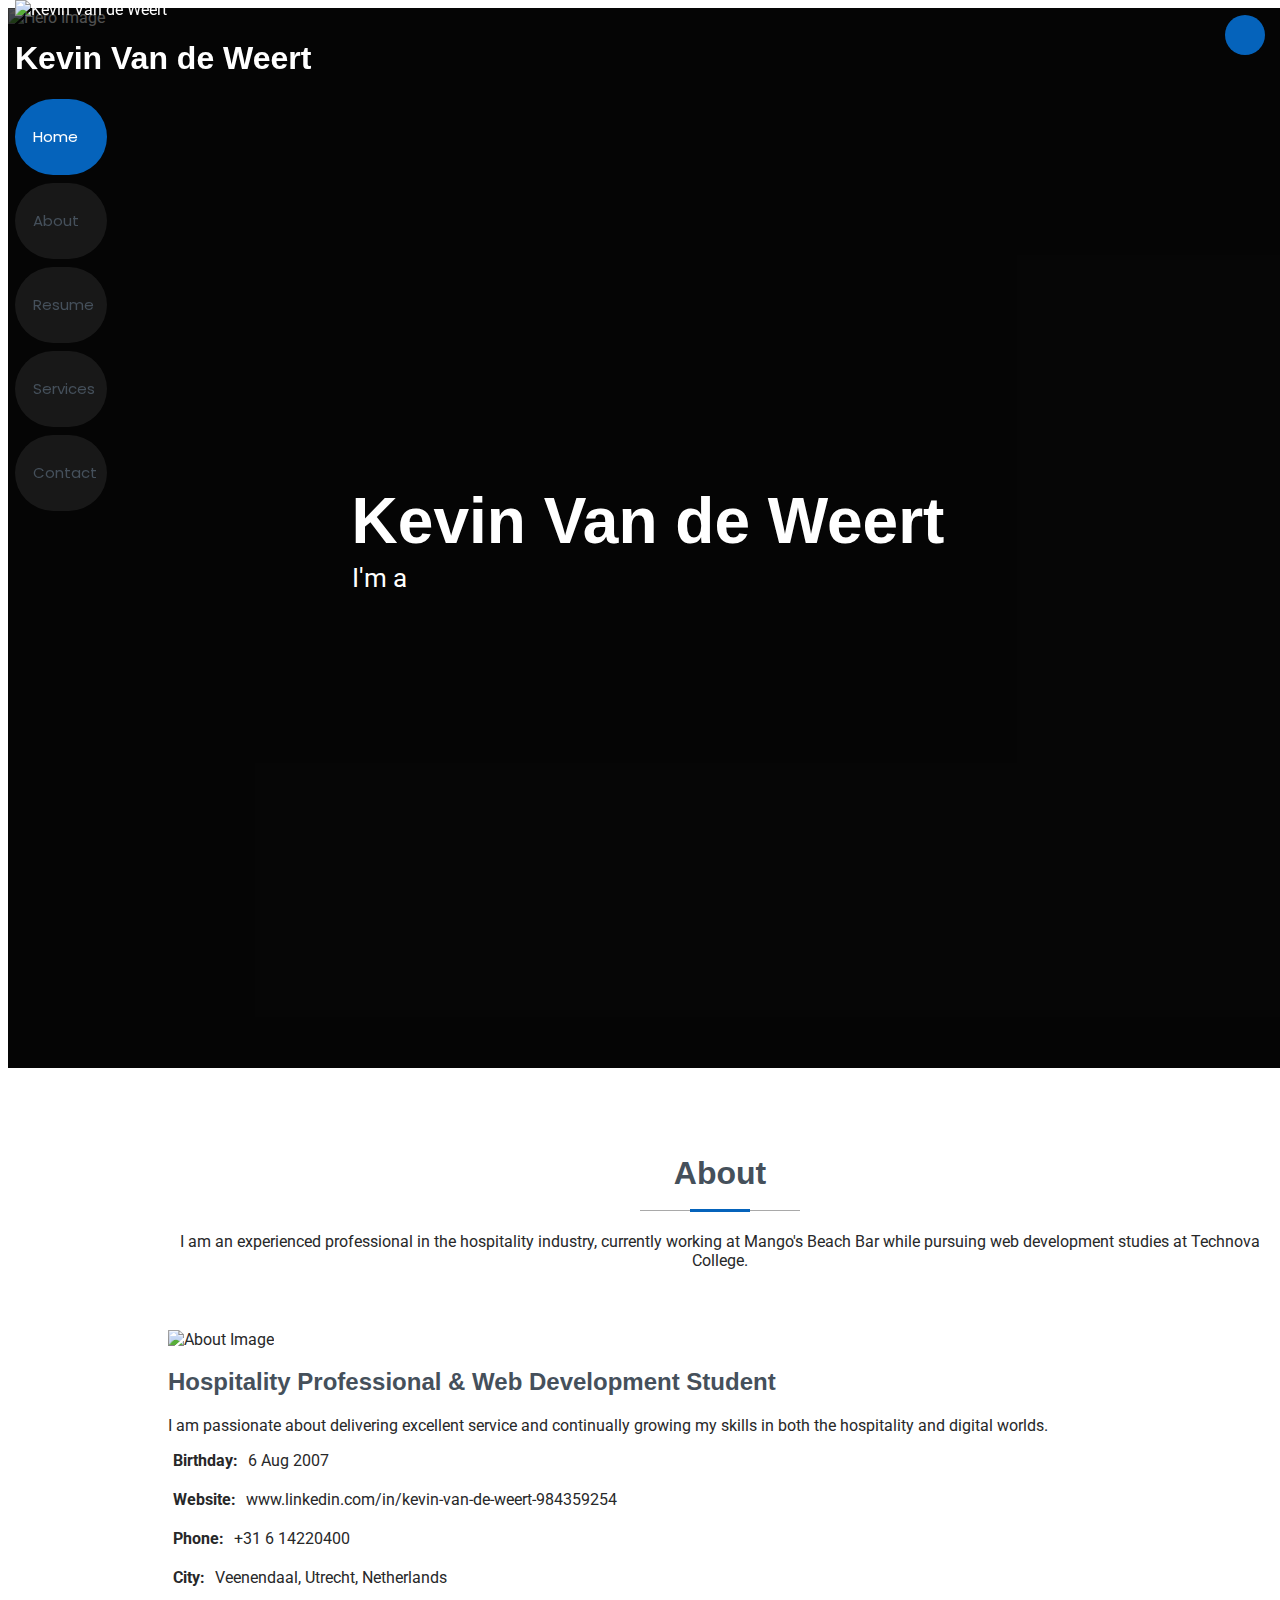
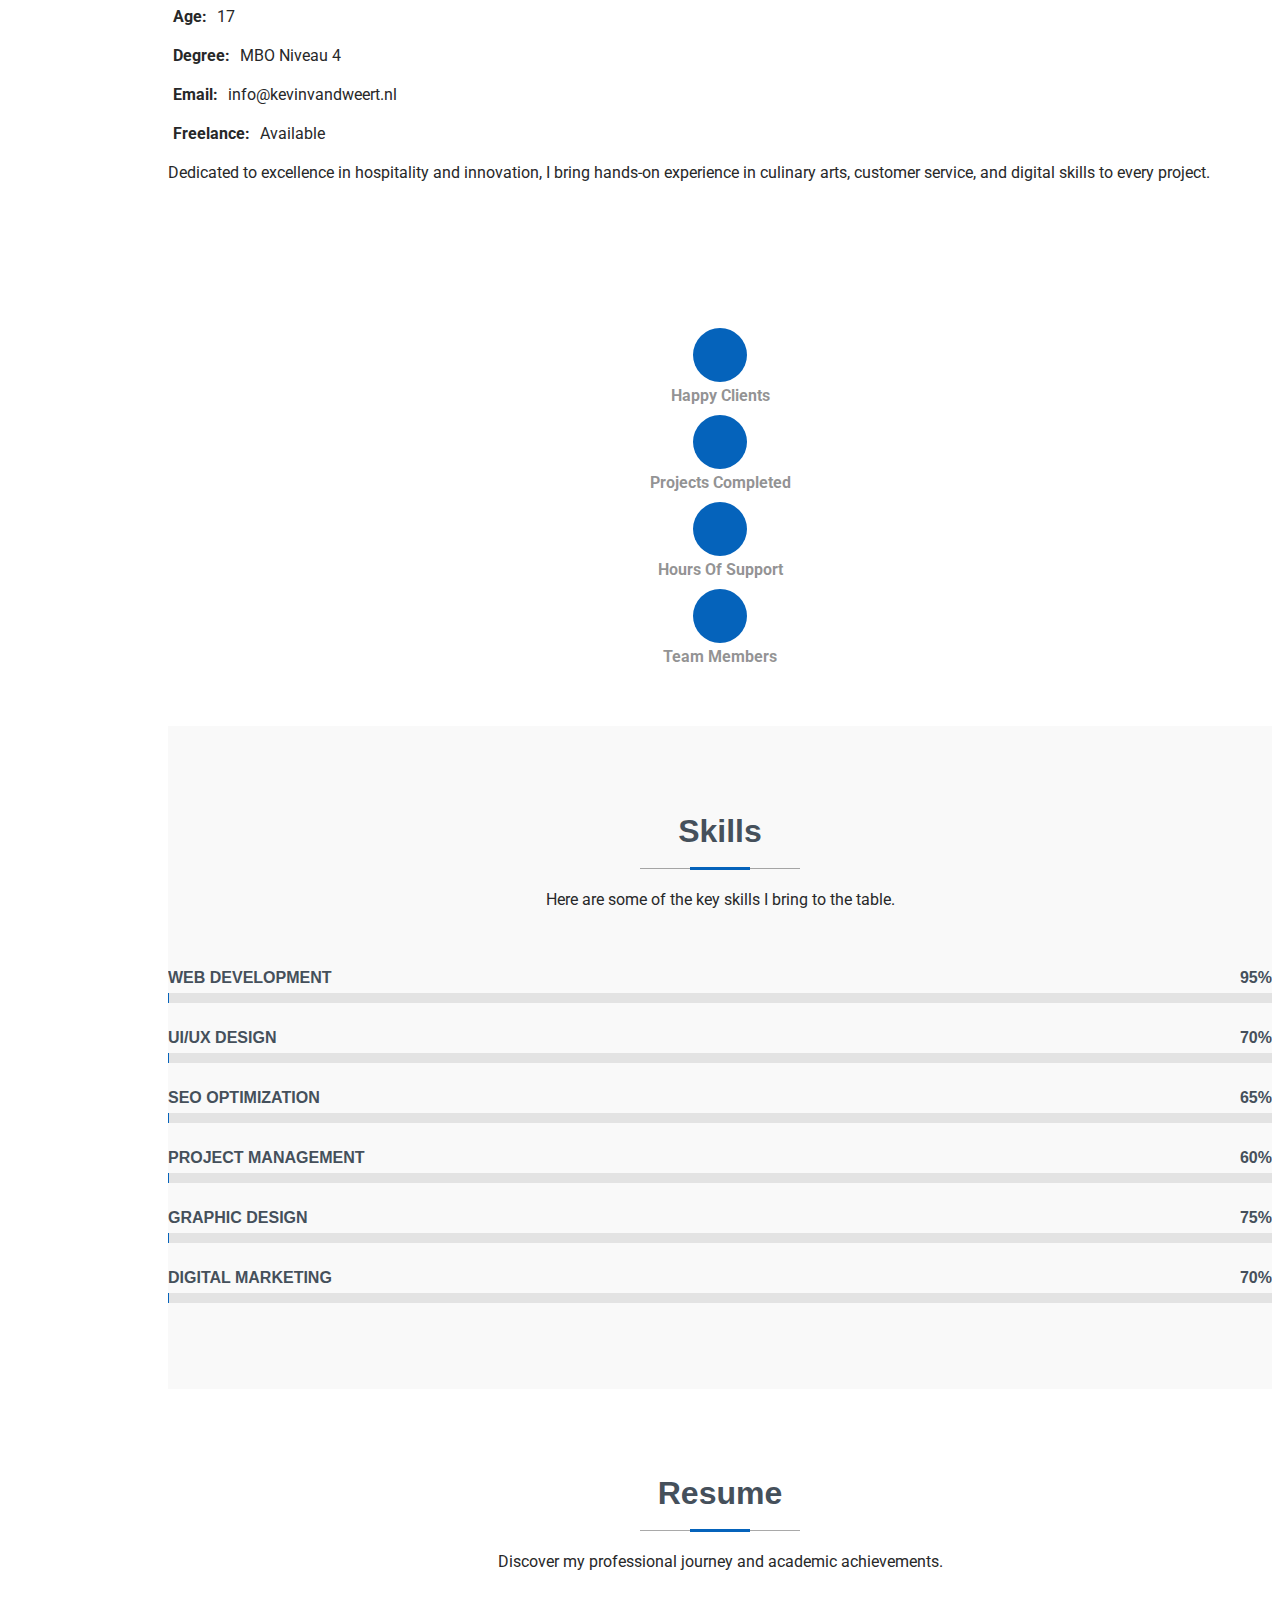
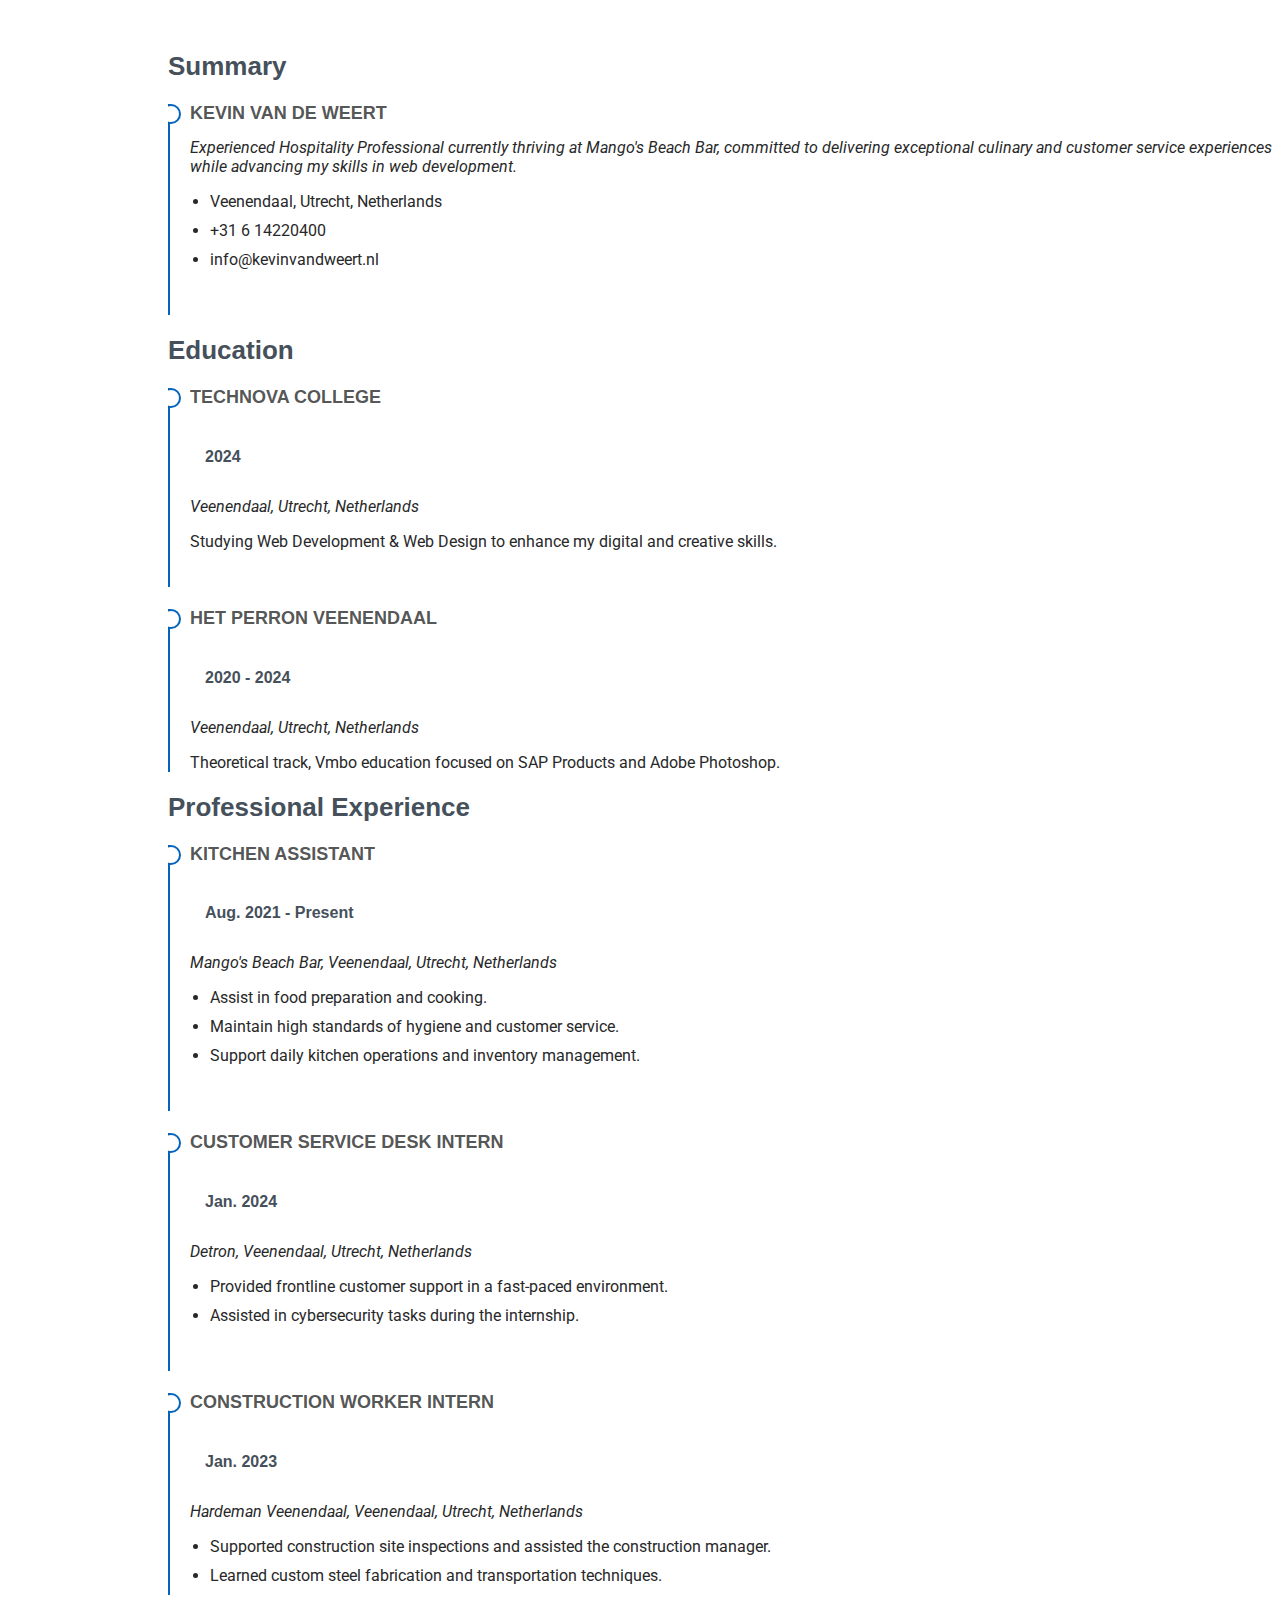
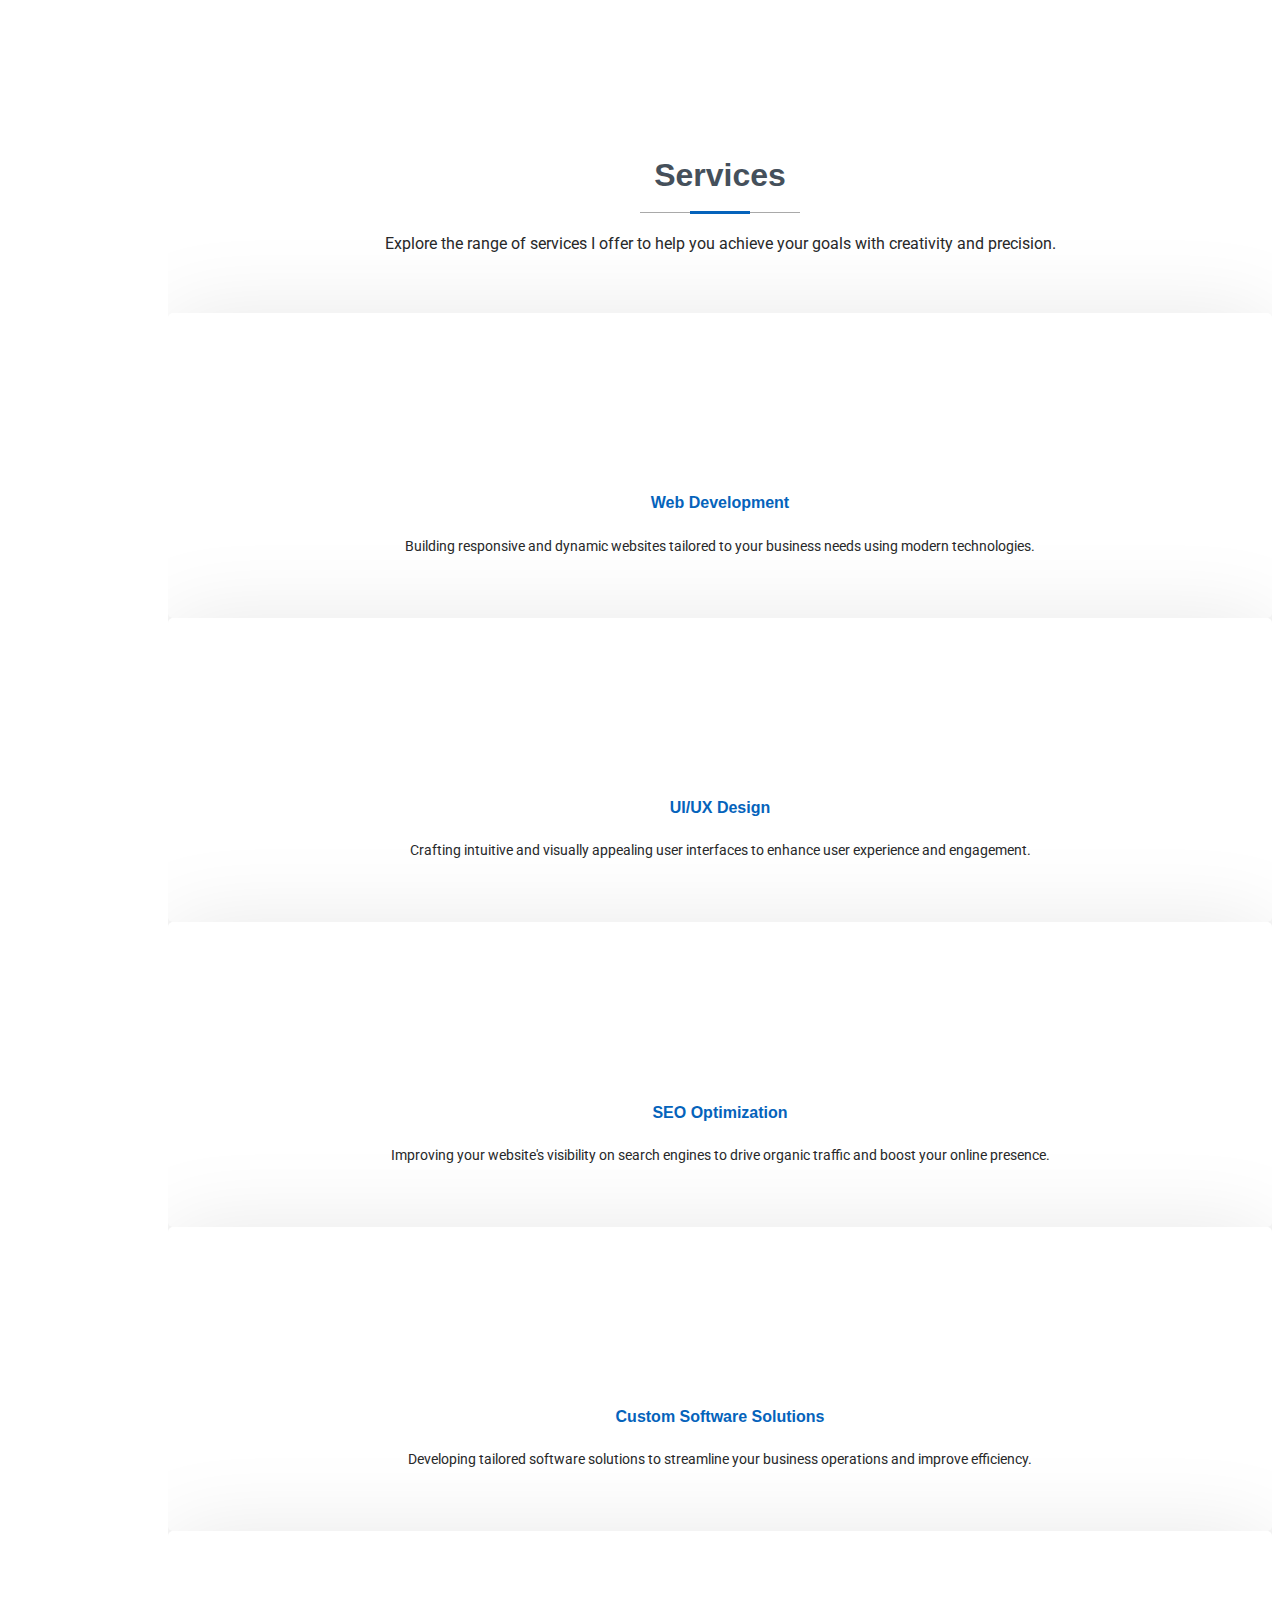
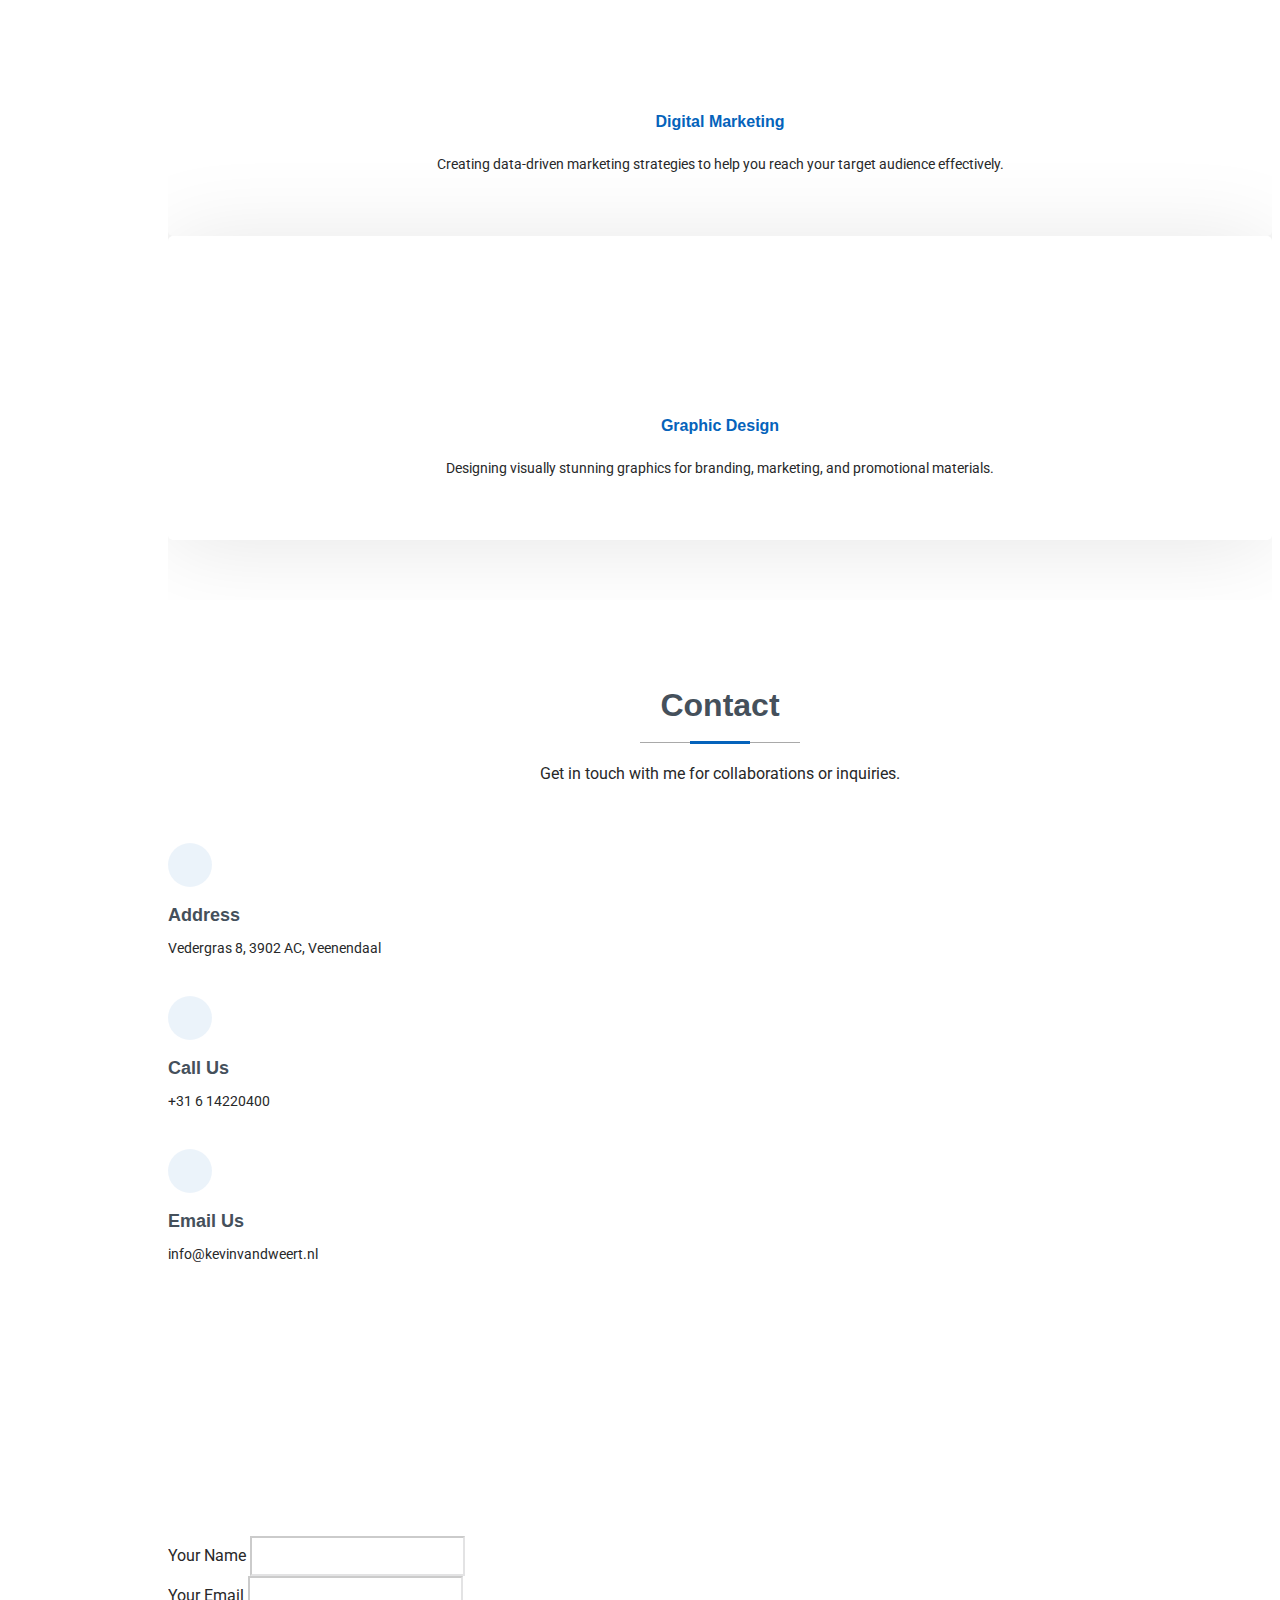
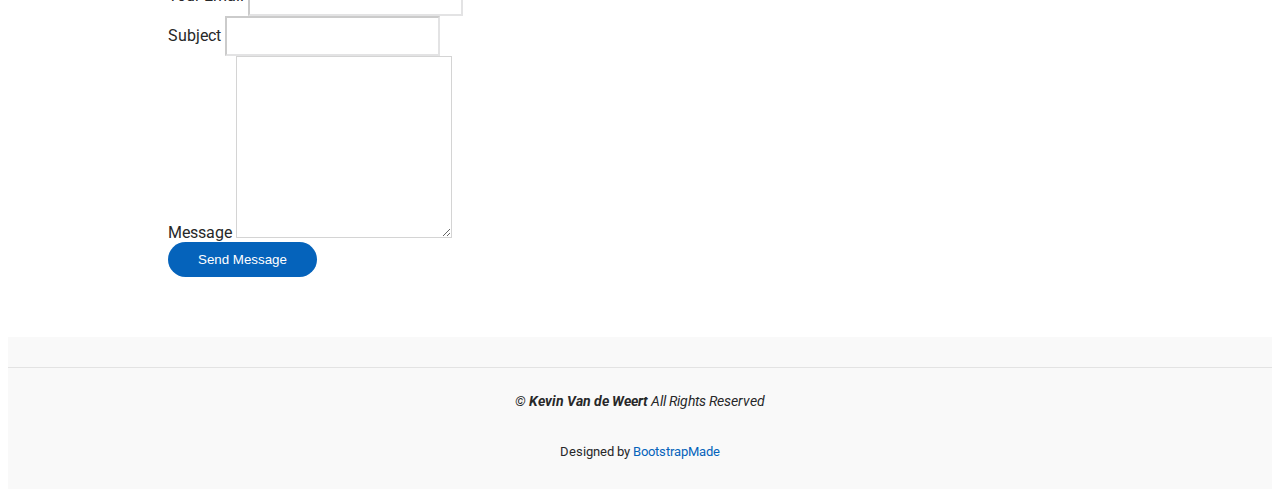
==== commit d2290013: "created everything functional as the base website, now upload to strato and go on." ====
--- a/Portfolio/index.html
+++ b/Portfolio/index.html
@@ -67,7 +67,7 @@
         <!-- <li><a href="#portfolio"><i class="bi bi-images navicon"></i> Portfolio</a></li> -->
         <li><a href="#services"><i class="bi bi-hdd-stack navicon"></i> Services</a></li>
         <li><a href="#contact"><i class="bi bi-envelope navicon"></i> Contact</a></li>
-        <li><a href="login.html"><i class="bi bi-gear navicon"></i> Admin</a></li>
+        <!-- <li><a href="login.html"><i class="bi bi-gear navicon"></i> Admin</a></li> -->
       </ul>
     </nav>
   </header>
--- a/Portfolio/assets/css/main.css
+++ b/Portfolio/assets/css/main.css
@@ -1,43 +1,26 @@
-/**
-* Template Name: MyResume
-* Template URL: https://bootstrapmade.com/free-html-bootstrap-template-my-resume/
-* Updated: Jun 29 2024 with Bootstrap v5.3.3
-* Author: BootstrapMade.com
-* License: https://bootstrapmade.com/license/
-*/
-
-/*--------------------------------------------------------------
-# Font & Color Variables
-# Help: https://bootstrapmade.com/color-system/
---------------------------------------------------------------*/
-/* Fonts */
 :root {
-  --default-font: "Roboto",  system-ui, -apple-system, "Segoe UI", Roboto, "Helvetica Neue", Arial, "Noto Sans", "Liberation Sans", sans-serif, "Apple Color Emoji", "Segoe UI Emoji", "Segoe UI Symbol", "Noto Color Emoji";
-  --heading-font: "Raleway",  sans-serif;
-  --nav-font: "Poppins",  sans-serif;
-}
-
-/* Global Colors - The following color variables are used throughout the website. Updating them here will change the color scheme of the entire website */
+  --default-font: "Roboto", system-ui, -apple-system, "Segoe UI", Roboto, "Helvetica Neue", Arial, "Noto Sans", "Liberation Sans", sans-serif, "Apple Color Emoji", "Segoe UI Emoji", "Segoe UI Symbol", "Noto Color Emoji";
+  --heading-font: "Raleway", sans-serif;
+  --nav-font: "Poppins", sans-serif;
+}
+
 :root { 
-  --background-color: #ffffff; /* Background color for the entire website, including individual sections */
-  --default-color: #272829; /* Default color used for the majority of the text content across the entire website */
-  --heading-color: #45505b; /* Color for headings, subheadings and title throughout the website */
-  --accent-color: #0563bb; /* Accent color that represents your brand on the website. It's used for buttons, links, and other elements that need to stand out */
-  --surface-color: #ffffff; /* The surface color is used as a background of boxed elements within sections, such as cards, icon boxes, or other elements that require a visual separation from the global background. */
-  --contrast-color: #ffffff; /* Contrast color for text, ensuring readability against backgrounds of accent, heading, or default colors. */
-}
-
-/* Nav Menu Colors - The following color variables are used specifically for the navigation menu. They are separate from the global colors to allow for more customization options */
+  --background-color: #ffffff;
+  --default-color: #272829;
+  --heading-color: #45505b;
+  --accent-color: #0563bb;
+  --surface-color: #ffffff;
+  --contrast-color: #ffffff;
+}
+
 :root {
-  --nav-color: #45505b;  /* The default color of the main navmenu links */
-  --nav-hover-color: #0563bb; /* Applied to main navmenu links when they are hovered over or active */
-  --nav-mobile-background-color: #ffffff; /* Used as the background color for mobile navigation menu */
-  --nav-dropdown-background-color: #ffffff; /* Used as the background color for dropdown items that appear when hovering over primary navigation items */
-  --nav-dropdown-color: #212529; /* Used for navigation links of the dropdown items in the navigation menu. */
-  --nav-dropdown-hover-color: #0563bb; /* Similar to --nav-hover-color, this color is applied to dropdown navigation links when they are hovered over. */
-}
-
-/* Color Presets - These classes override global colors when applied to any section or element, providing reuse of the sam color scheme. */
+  --nav-color: #45505b;
+  --nav-hover-color: #0563bb;
+  --nav-mobile-background-color: #ffffff;
+  --nav-dropdown-background-color: #ffffff;
+  --nav-dropdown-color: #212529;
+  --nav-dropdown-hover-color: #0563bb;
+}
 
 .light-background {
   --background-color: #f9f9f9;
@@ -52,14 +35,10 @@
   --contrast-color: #ffffff;
 }
 
-/* Smooth scroll */
 :root {
   scroll-behavior: smooth;
 }
 
-/*--------------------------------------------------------------
-# General Styling & Shared Classes
---------------------------------------------------------------*/
 body {
   color: var(--default-color);
   background-color: var(--background-color);
@@ -87,18 +66,7 @@
   font-family: var(--heading-font);
 }
 
-/* PHP Email Form Messages
-------------------------------*/
-.php-email-form .error-message {
-  display: none;
-  background: #df1529;
-  color: #ffffff;
-  text-align: left;
-  padding: 15px;
-  margin-bottom: 24px;
-  font-weight: 600;
-}
-
+/* Update success message styling */
 .php-email-form .sent-message {
   display: none;
   color: #ffffff;
@@ -107,14 +75,24 @@
   padding: 15px;
   margin-bottom: 24px;
   font-weight: 600;
-}
-
+  border-radius: 8px;
+  box-shadow: 0 4px 15px rgba(5, 150, 82, 0.2);
+  animation: fadeIn 0.5s ease-in-out;
+}
+
+@keyframes fadeIn {
+  from { opacity: 0; transform: translateY(-10px); }
+  to { opacity: 1; transform: translateY(0); }
+}
+
+/* Loading animation */
 .php-email-form .loading {
   display: none;
   background: var(--surface-color);
   text-align: center;
   padding: 15px;
   margin-bottom: 24px;
+  border-radius: 8px;
 }
 
 .php-email-form .loading:before {
@@ -130,6 +108,11 @@
 }
 
 @keyframes php-email-form-loading {
+  0% { transform: rotate(0deg); }
+  100% { transform: rotate(360deg); }
+}
+
+@keyframes php-email-form-loading {
   0% {
     transform: rotate(0deg);
   }
@@ -139,9 +122,6 @@
   }
 }
 
-/*--------------------------------------------------------------
-# Global Header
---------------------------------------------------------------*/
 .header {
   color: var(--default-color);
   position: fixed;
@@ -202,9 +182,6 @@
   background-color: color-mix(in srgb, var(--accent-color) 90%, white 15%);
 }
 
-/*--------------------------------------------------------------
-# Navigation Menu
---------------------------------------------------------------*/
 .navmenu {
   padding: 0;
   z-index: 9997;
@@ -276,9 +253,6 @@
   display: block;
 }
 
-/*--------------------------------------------------------------
-# Global Footer
---------------------------------------------------------------*/
 .footer {
   color: var(--default-color);
   background-color: var(--background-color);
@@ -338,9 +312,6 @@
   padding-top: 5px;
 }
 
-/*--------------------------------------------------------------
-# Preloader
---------------------------------------------------------------*/
 #preloader {
   position: fixed;
   inset: 0;
@@ -373,9 +344,6 @@
   }
 }
 
-/*--------------------------------------------------------------
-# Scroll Top Button
---------------------------------------------------------------*/
 .scroll-top {
   position: fixed;
   visibility: hidden;
@@ -407,18 +375,12 @@
   bottom: 15px;
 }
 
-/*--------------------------------------------------------------
-# Disable aos animation delay on mobile devices
---------------------------------------------------------------*/
 @media screen and (max-width: 768px) {
   [data-aos-delay] {
     transition-delay: 0 !important;
   }
 }
 
-/*--------------------------------------------------------------
-# Global Page Titles & Breadcrumbs
---------------------------------------------------------------*/
 .page-title {
   --background-color: color-mix(in srgb, var(--default-color), transparent 96%);
   color: var(--default-color);
@@ -454,9 +416,6 @@
   color: color-mix(in srgb, var(--default-color), transparent 70%);
 }
 
-/*--------------------------------------------------------------
-# Global Sections
---------------------------------------------------------------*/
 section,
 .section {
   color: var(--default-color);
@@ -465,9 +424,6 @@
   overflow: clip;
 }
 
-/*--------------------------------------------------------------
-# Global Section Titles
---------------------------------------------------------------*/
 .section-title {
   text-align: center;
   padding-bottom: 60px;
@@ -512,9 +468,6 @@
   margin-bottom: 0;
 }
 
-/*--------------------------------------------------------------
-# Hero Section
---------------------------------------------------------------*/
 .hero {
   width: 100%;
   min-height: 100vh;
@@ -591,9 +544,6 @@
   }
 }
 
-/*--------------------------------------------------------------
-# About Section
---------------------------------------------------------------*/
 .about .content h2 {
   font-weight: 700;
   font-size: 24px;
@@ -621,9 +571,6 @@
   line-height: 0;
 }
 
-/*--------------------------------------------------------------
-# Stats Section
---------------------------------------------------------------*/
 .stats i {
   background-color: var(--accent-color);
   color: var(--contrast-color);
@@ -660,9 +607,6 @@
   font-size: 16px;
 }
 
-/*--------------------------------------------------------------
-# Skills Section
---------------------------------------------------------------*/
 .skills .progress {
   height: 60px;
   display: block;
@@ -697,9 +641,6 @@
   background-color: var(--accent-color);
 }
 
-/*--------------------------------------------------------------
-# Resume Section
---------------------------------------------------------------*/
 .resume .resume-title {
   color: var(--heading-color);
   font-size: 26px;
@@ -756,9 +697,6 @@
   border: 2px solid var(--accent-color);
 }
 
-/*--------------------------------------------------------------
-# Portfolio Section
---------------------------------------------------------------*/
 .portfolio .portfolio-filters {
   padding: 0;
   margin: 0 auto 20px auto;
@@ -857,9 +795,6 @@
   bottom: 0;
 }
 
-/*--------------------------------------------------------------
-# Services Section
---------------------------------------------------------------*/
 .services .service-item {
   background-color: var(--surface-color);
   box-shadow: 0px 5px 90px 0px rgba(0, 0, 0, 0.1);
@@ -986,9 +921,6 @@
   fill: #f3268c;
 }
 
-/*--------------------------------------------------------------
-# Testimonials Section
---------------------------------------------------------------*/
 .testimonials .testimonials-carousel,
 .testimonials .testimonials-slider {
   overflow: hidden;
@@ -1067,9 +999,6 @@
   background-color: var(--accent-color);
 }
 
-/*--------------------------------------------------------------
-# Contact Section
---------------------------------------------------------------*/
 .contact .info-item+.info-item {
   margin-top: 40px;
 }
@@ -1147,9 +1076,6 @@
   background: color-mix(in srgb, var(--accent-color), transparent 25%);
 }
 
-/*--------------------------------------------------------------
-# Portfolio Details Section
---------------------------------------------------------------*/
 .portfolio-details .portfolio-details-slider img {
   width: 100%;
 }
@@ -1322,9 +1248,6 @@
   padding: 0;
 }
 
-/*--------------------------------------------------------------
-# Service Details Section
---------------------------------------------------------------*/
 .service-details .service-box {
   padding: 20px;
   box-shadow: 0px 2px 20px rgba(0, 0, 0, 0.1);
@@ -1449,11 +1372,4 @@
   font-size: 20px;
   margin-right: 8px;
   color: var(--accent-color);
-}
-
-/*--------------------------------------------------------------
-# Starter Section Section
---------------------------------------------------------------*/
-.starter-section {
-  /* Add your styles here */
 }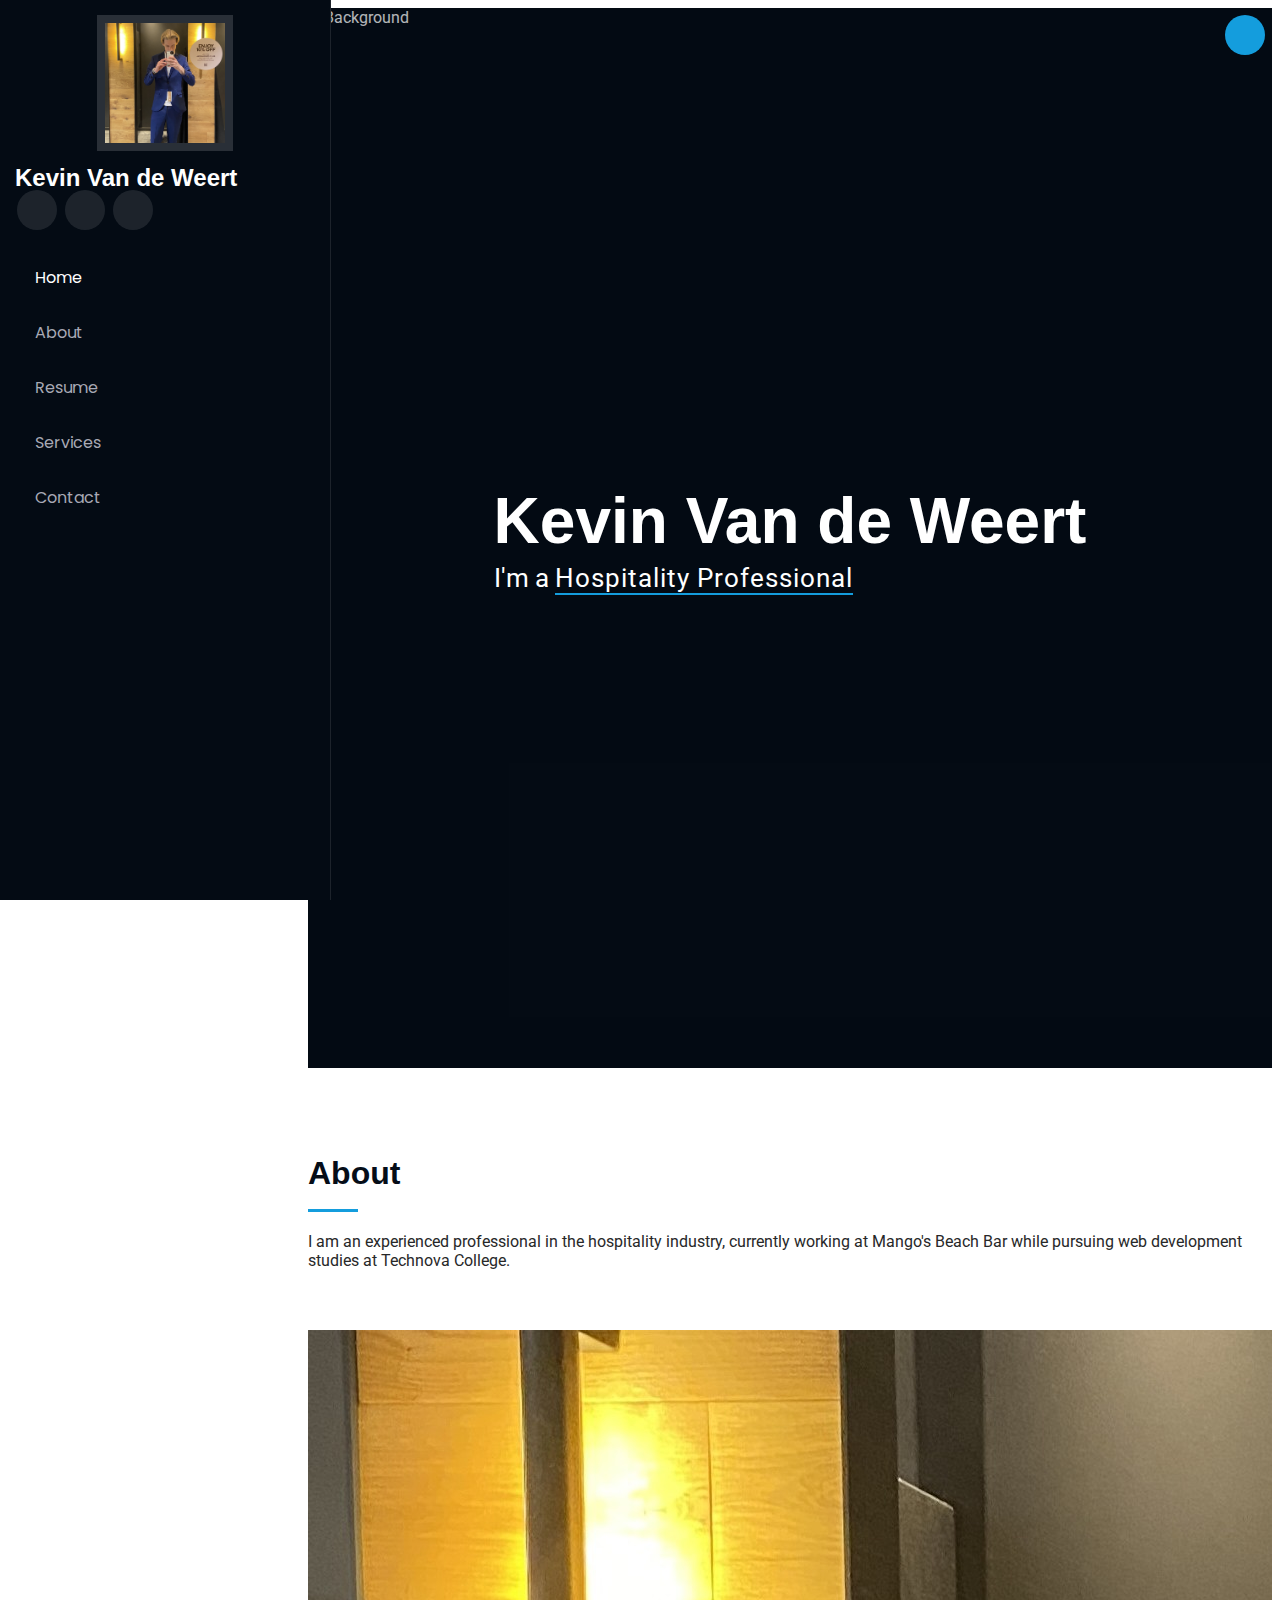
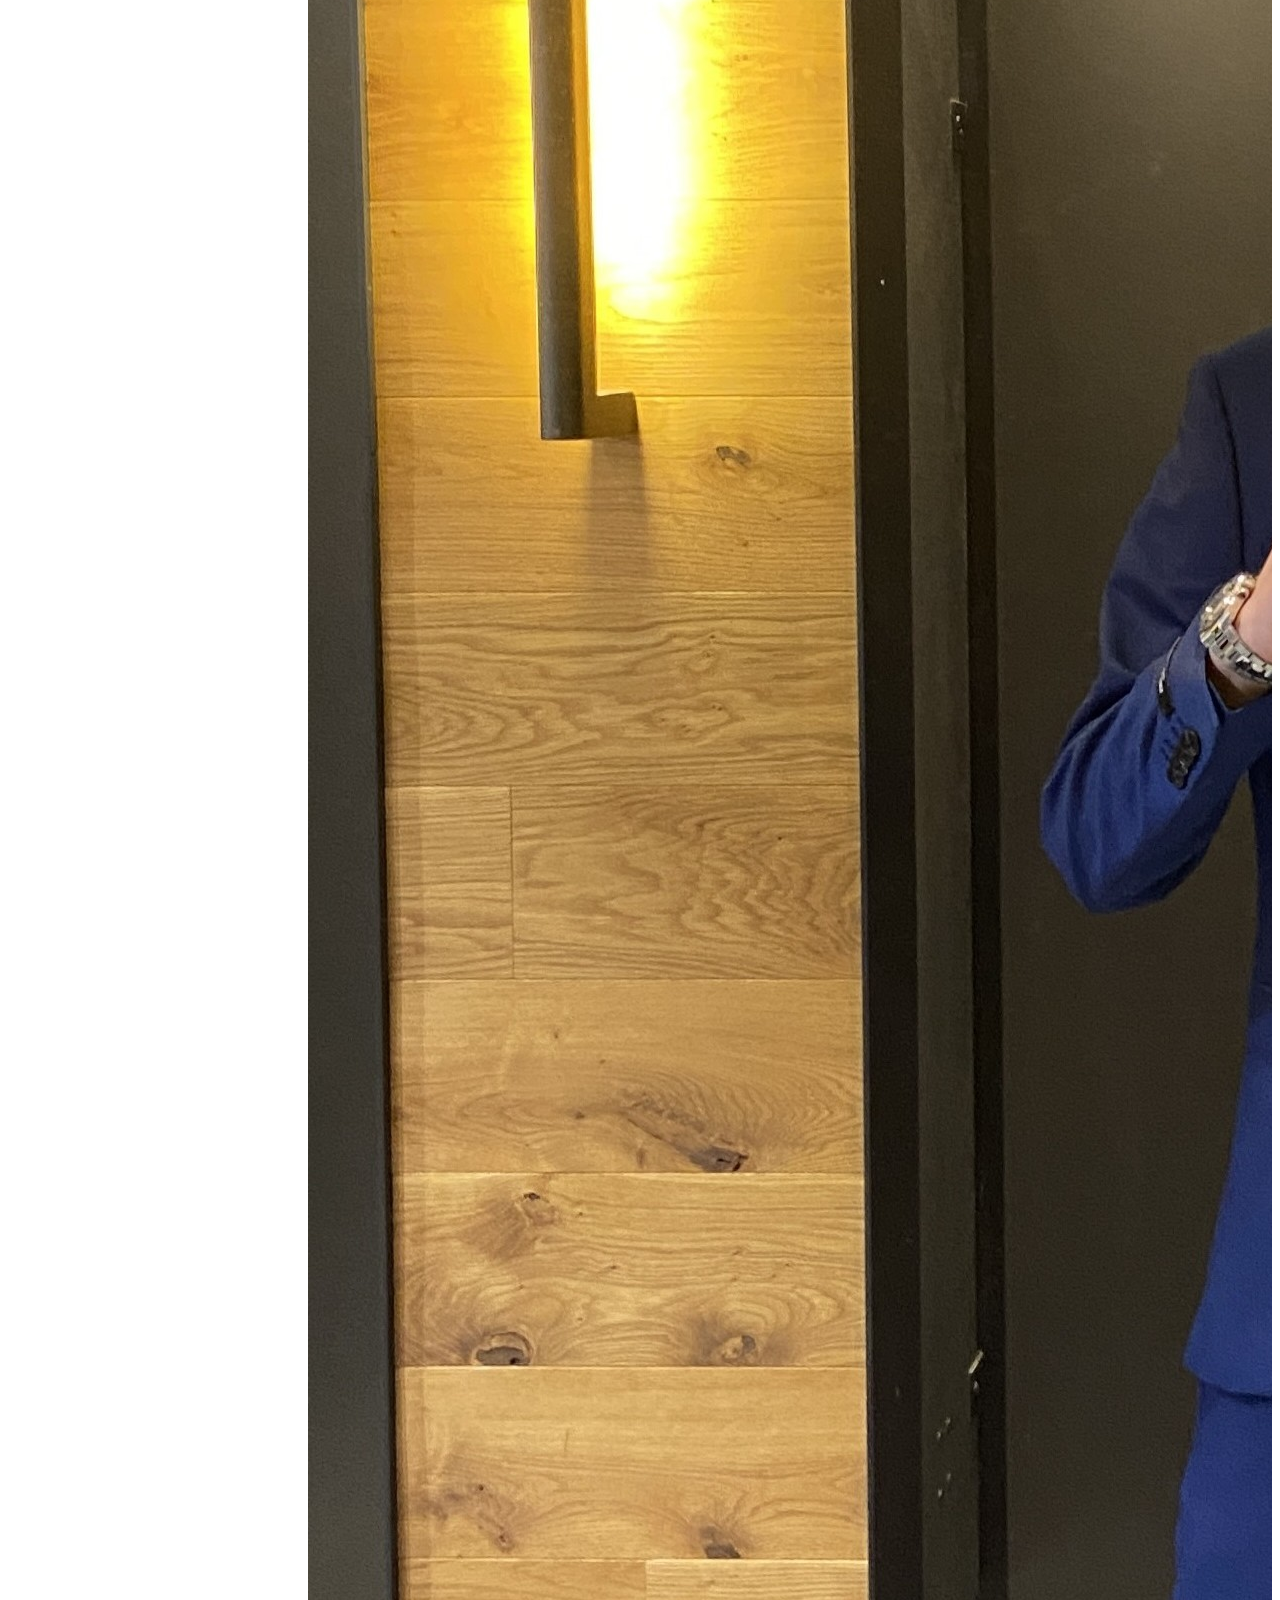
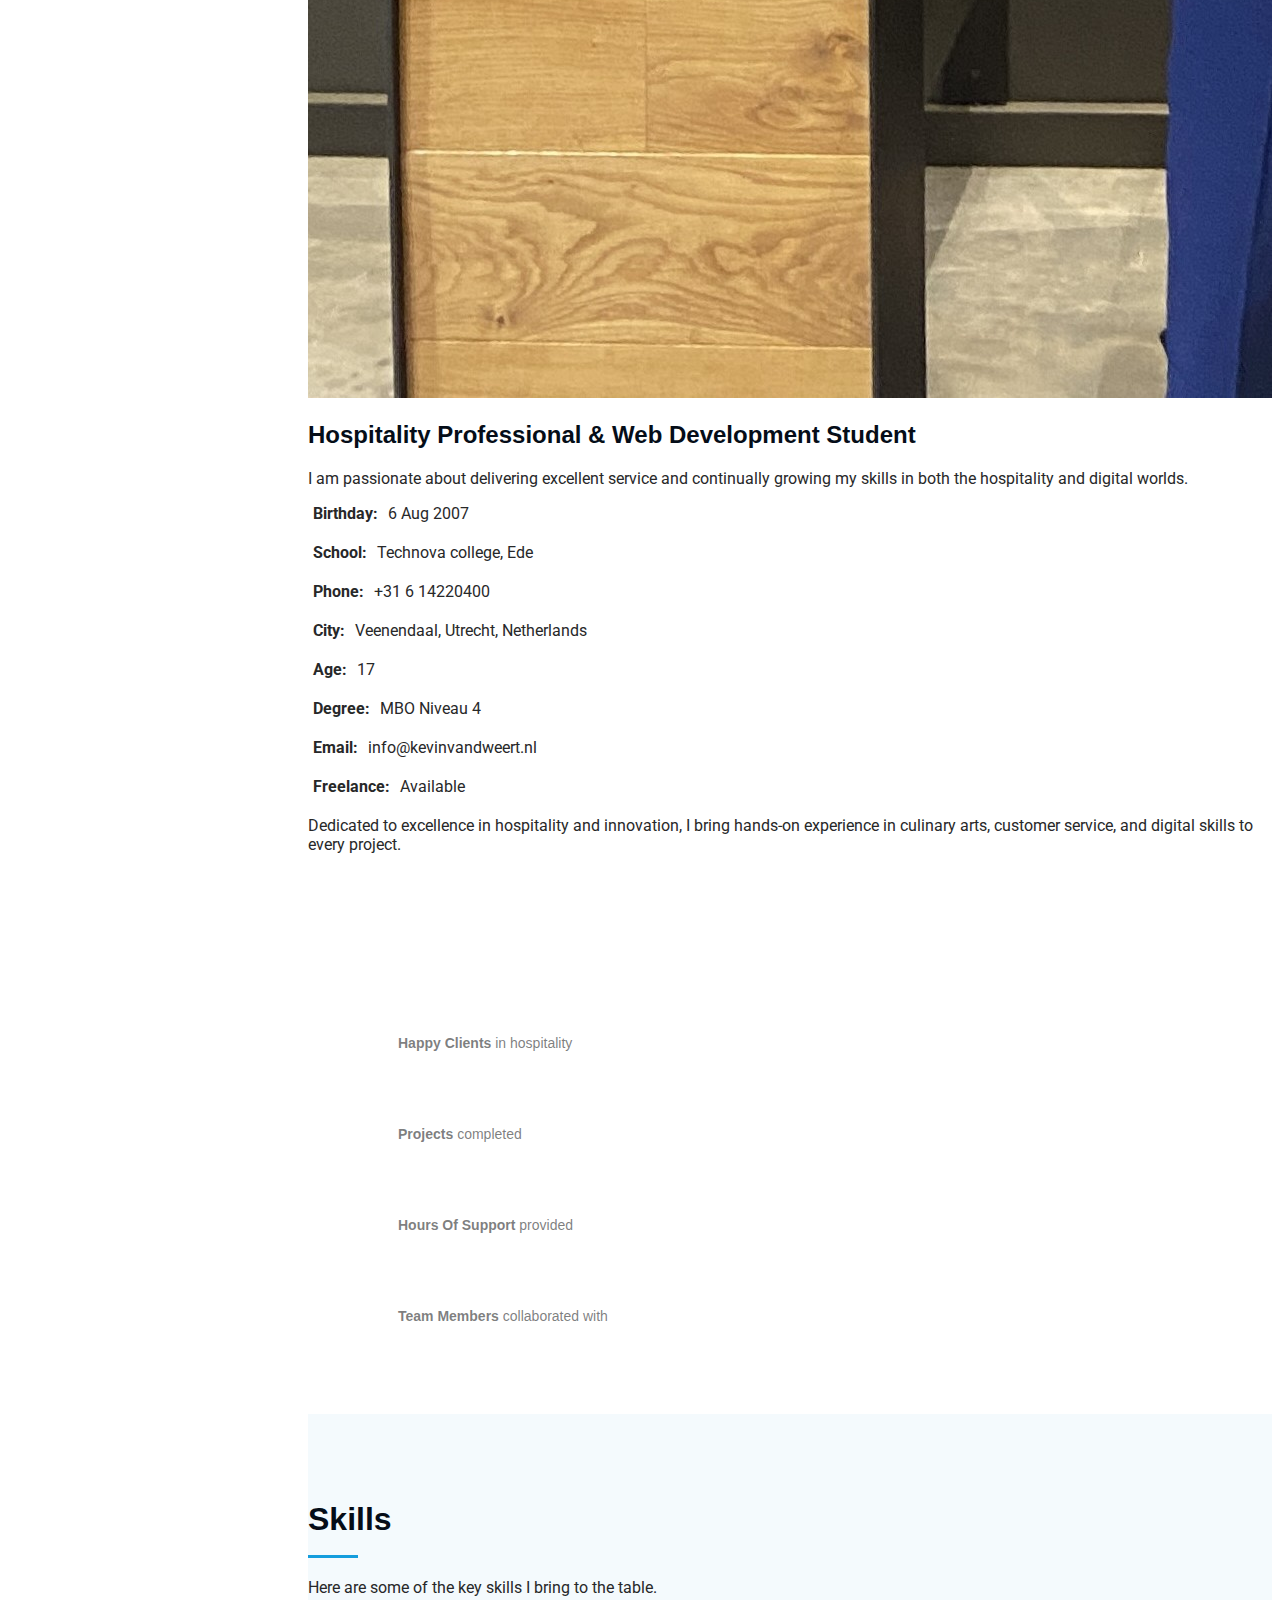
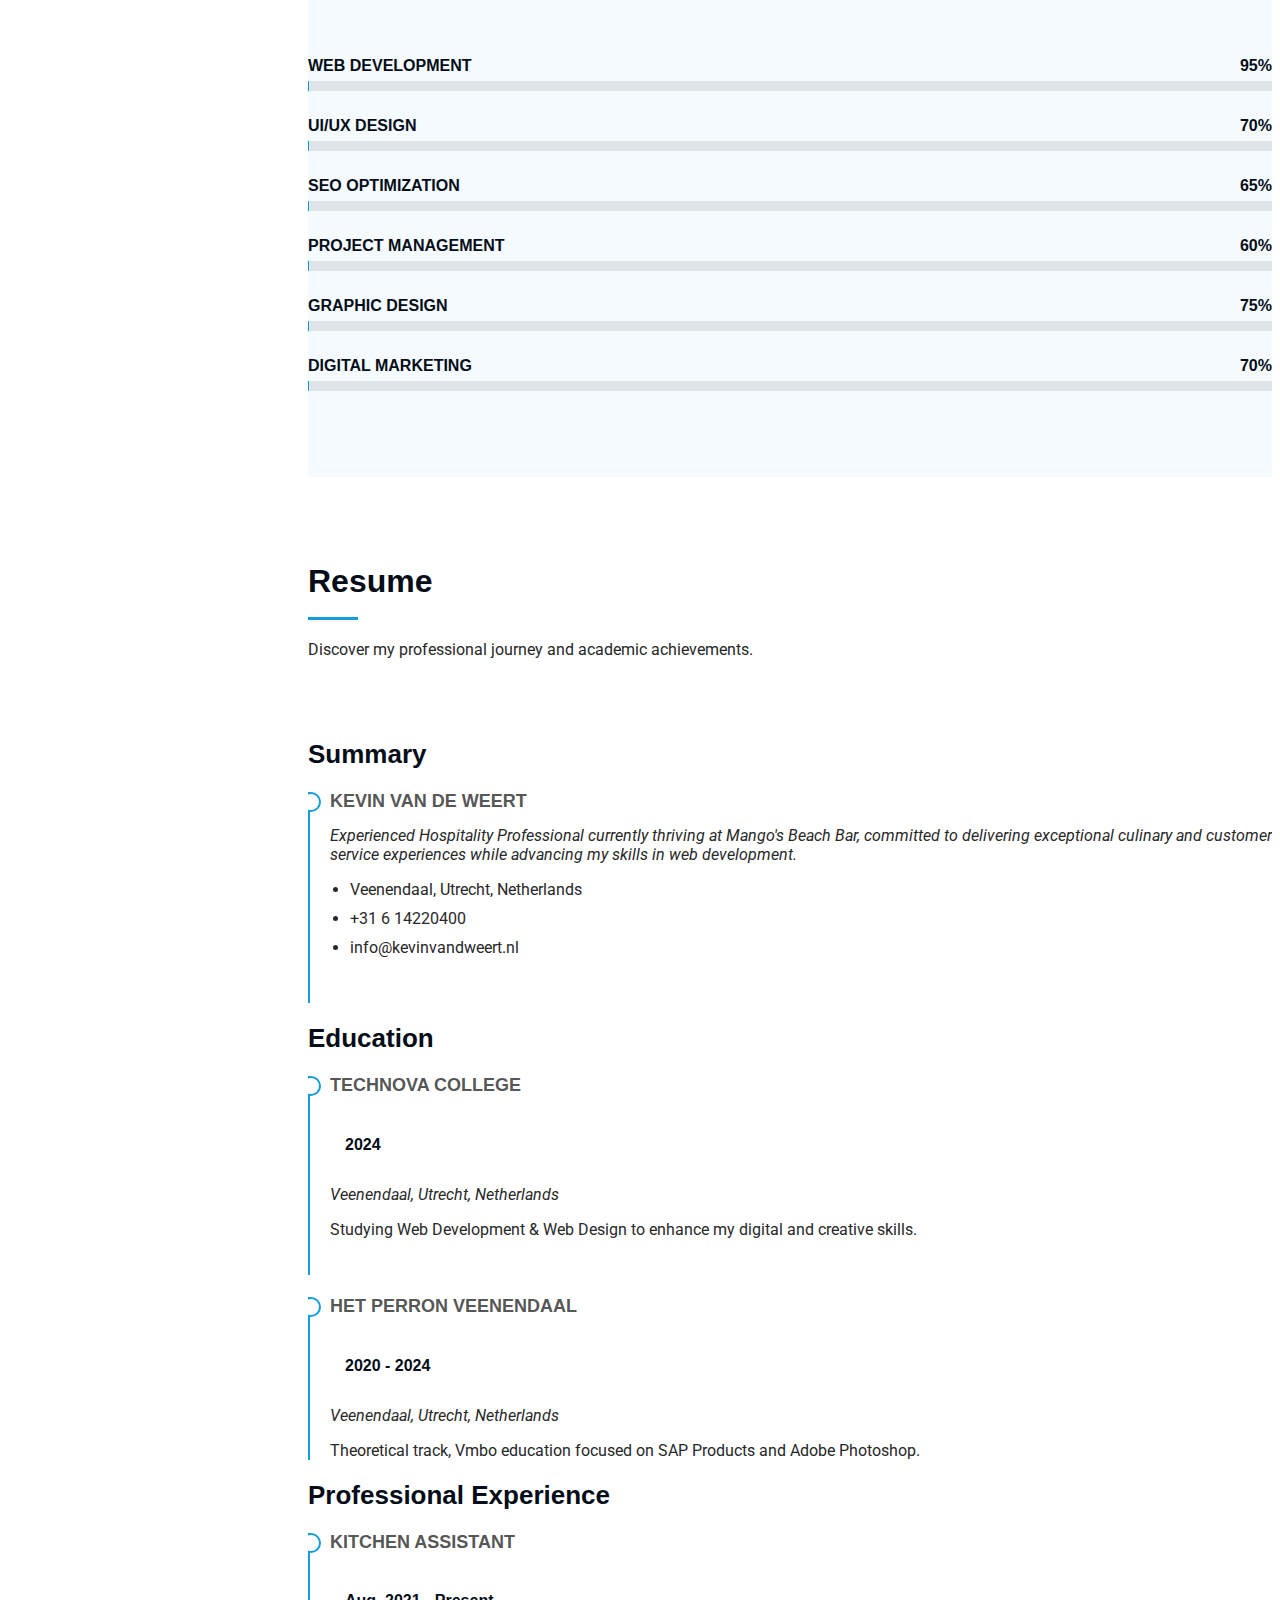
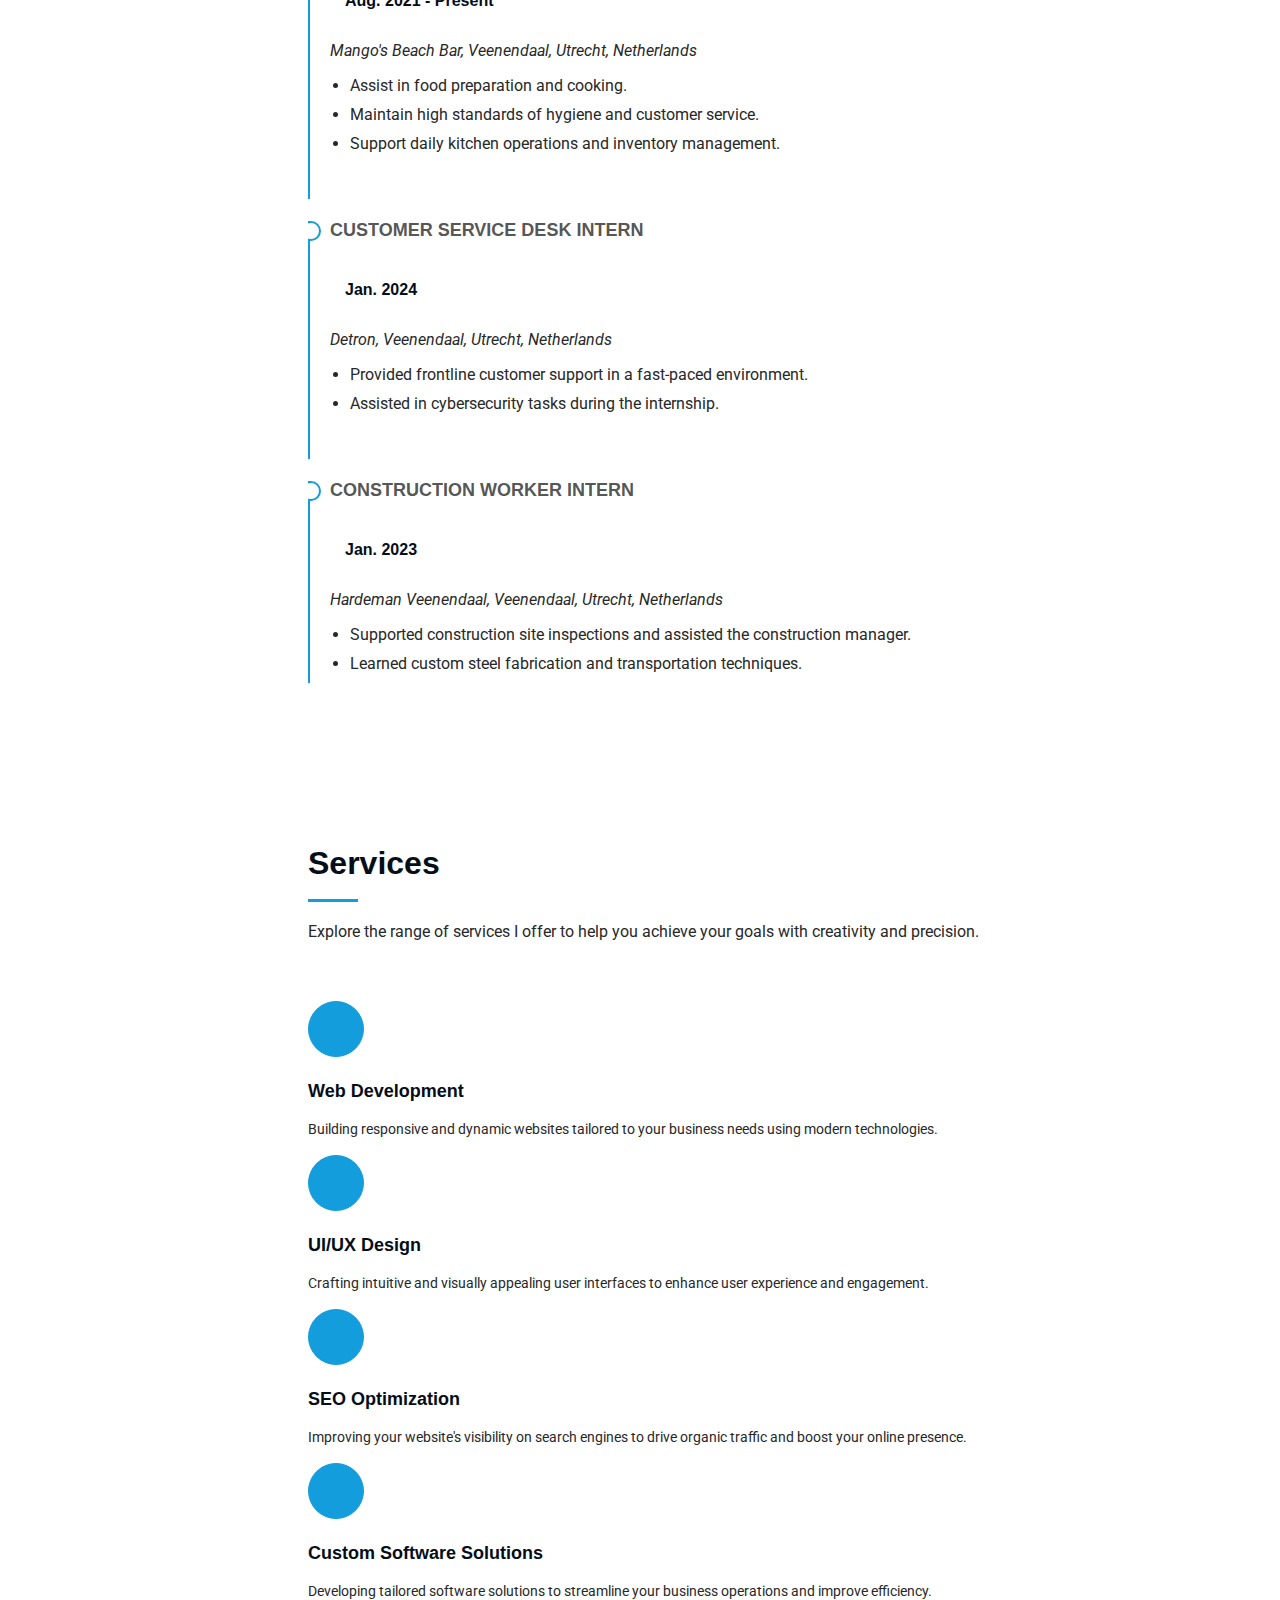
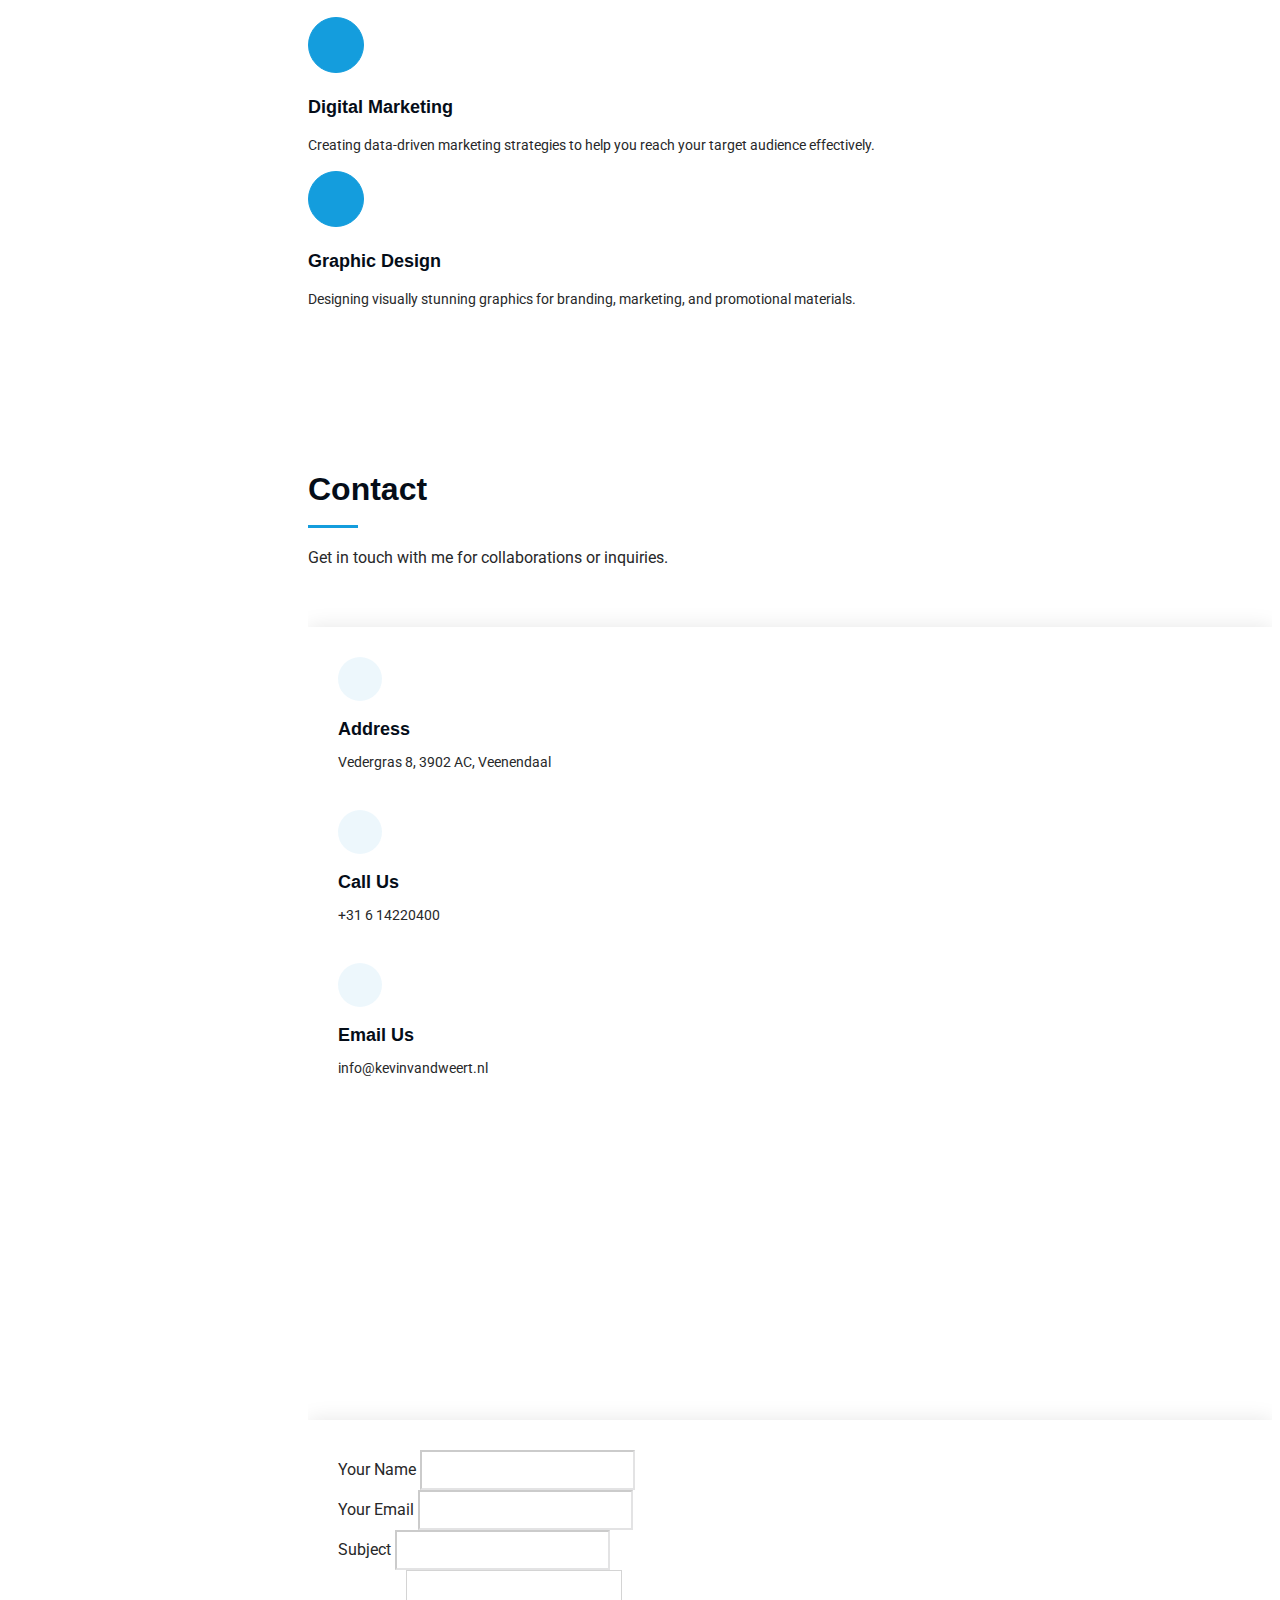
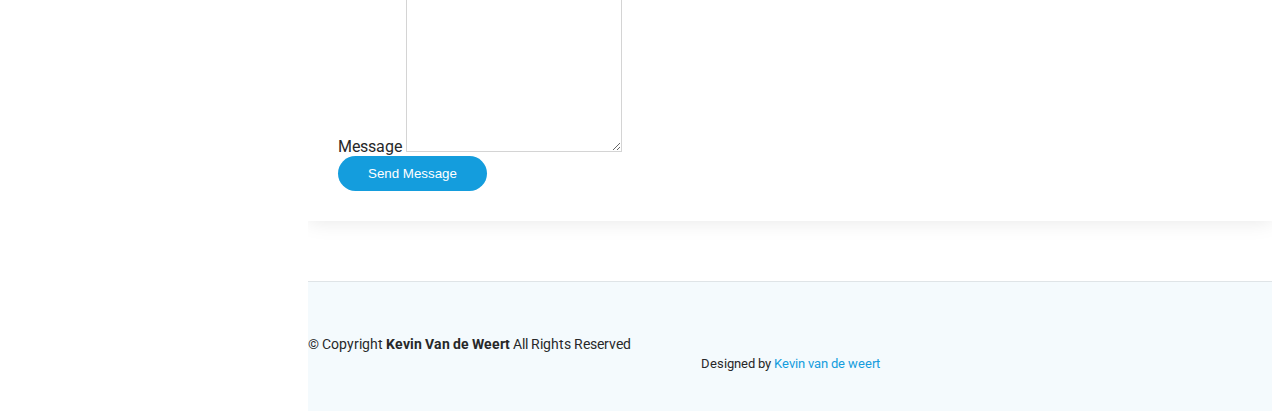
==== commit e1d49c4e: "added newer images and reworkt the whole website, optimized it and published it." ====
--- a/Portfolio/index.html
+++ b/Portfolio/index.html
@@ -3,17 +3,19 @@
 
 <head>
   <meta charset="utf-8">
-  <meta name="viewport" content="width=device-width, initial-scale=1.0">
-  <title>Portfolio - Kevin Van de Weert</title>
-  <meta name="description" content="Portfolio of Kevin Van de Weert, showcasing skills, experience, and projects.">
-  <meta name="keywords" content="Portfolio, Web Development, UI/UX Design, Kevin Van de Weert">
+  <meta content="width=device-width, initial-scale=1.0" name="viewport">
+  <title>Kevin Van de Weert - Portfolio</title>
+  <meta content="Hospitality professional and web development student" name="description">
+  <meta content="Kevin Van de Weert, hospitality, web development, portfolio" name="keywords">
 
   <!-- Favicons -->
-  <link href="assets/img/favicon.png" rel="icon">
+  <link href="assets/img/Alt images/e568d808-c33b-426d-a4fa-ef935801679b.png" rel="icon">
   <link href="assets/img/apple-touch-icon.png" rel="apple-touch-icon">
 
   <!-- Fonts -->
-  <link href="https://fonts.googleapis.com/css2?family=Roboto:wght@100;300;400;500;700;900&family=Poppins:wght@100;200;300;400;500;600;700;800;900&display=swap" rel="stylesheet">
+  <link href="https://fonts.googleapis.com" rel="preconnect">
+  <link href="https://fonts.gstatic.com" rel="preconnect" crossorigin>
+  <link href="https://fonts.googleapis.com/css2?family=Roboto:ital,wght@0,100;0,300;0,400;0,500;0,700;0,900;1,100;1,300;1,400;1,500;1,700;1,900&family=Poppins:ital,wght@0,100;0,200;0,300;0,400;0,500;0,600;0,700;0,800;0,900;1,100;1,200;1,300;1,400;1,500;1,600;1,700;1,800;1,900&display=swap" rel="stylesheet">
 
   <!-- Vendor CSS Files -->
   <link href="assets/vendor/bootstrap/css/bootstrap.min.css" rel="stylesheet">
@@ -23,84 +25,76 @@
   <link href="assets/vendor/swiper/swiper-bundle.min.css" rel="stylesheet">
 
   <!-- Main CSS File -->
-  <link href="./assets/css/main.css" rel="stylesheet">
-  <!-- Ensure the path is correct -->
-
-  <script type="application/ld+json">
-  {
-    "@context": "https://schema.org",
-    "@type": "Person",
-    "name": "Kevin Van de Weert",
-    "jobTitle": "Web Developer",
-    "address": {
-      "@type": "PostalAddress",
-      "addressLocality": "Veenendaal",
-      "addressRegion": "Utrecht",
-      "addressCountry": "Netherlands"
-    },
-    "email": "info@kevinvandweert.nl",
-    "telephone": "+31 6 14220400"
-  }
-  </script>
+  <link href="assets/css/style.css" rel="stylesheet">
 </head>
 
 <body class="index-page">
+
   <header id="header" class="header dark-background d-flex flex-column">
     <i class="header-toggle d-xl-none bi bi-list"></i>
+
     <div class="profile-img">
-      <img src="assets/img/Alt images/IMG_8613-1.jpg" alt="Kevin Van de Weert" class="img-fluid rounded-circle">
+      <img src="assets/img/Alt images/IMG_8613.jpg" alt="Kevin Van de Weert" class="img-fluid rounded-circle">
     </div>
+
     <a href="index.html" class="logo d-flex align-items-center justify-content-center">
       <h1 class="sitename">Kevin Van de Weert</h1>
     </a>
+
     <div class="social-links text-center">
-      <a href="#" class="twitter"><i class="bi bi-twitter"></i></a>
-      <a href="#" class="facebook"><i class="bi bi-facebook"></i></a>
-      <a href="#" class="instagram"><i class="bi bi-instagram"></i></a>
-      <a href="#" class="linkedin"><i class="bi bi-linkedin"></i></a>
+      <a href="https://www.facebook.com/kevin.weert.7s" class="facebook"><i class="bi bi-facebook"></i></a>
+      <a href="https://www.instagram.com/postbode.0318/" class="instagram"><i class="bi bi-instagram"></i></a>
+      <a href="https://www.linkedin.com/in/kevin-van-de-weert-984359254" class="linkedin"><i class="bi bi-linkedin"></i></a>
     </div>
+
     <nav id="navmenu" class="navmenu">
       <ul>
         <li><a href="#hero" class="active"><i class="bi bi-house navicon"></i>Home</a></li>
         <li><a href="#about"><i class="bi bi-person navicon"></i> About</a></li>
         <li><a href="#resume"><i class="bi bi-file-earmark-text navicon"></i> Resume</a></li>
-        <!-- <li><a href="#portfolio"><i class="bi bi-images navicon"></i> Portfolio</a></li> -->
         <li><a href="#services"><i class="bi bi-hdd-stack navicon"></i> Services</a></li>
         <li><a href="#contact"><i class="bi bi-envelope navicon"></i> Contact</a></li>
-        <!-- <li><a href="login.html"><i class="bi bi-gear navicon"></i> Admin</a></li> -->
       </ul>
     </nav>
+
   </header>
 
   <main class="main">
+
     <!-- Hero Section -->
-    <section id="hero" class="hero section dark-background">
-      <img src="assets/img/Alt images/IMG_9588.jpg" alt="Hero Image" data-aos="fade-in">
+    <section id="hero" class="hero section dark-background text-center">
+      <img src="assets/img/Alt images/IMG_9588.jpg" alt="Background" class="img-fluid">
       <div class="container" data-aos="fade-up" data-aos-delay="100">
         <h2>Kevin Van de Weert</h2>
-        <p>I'm a <span class="typed" data-typed-items="Kitchen Assistant, Web Developer, Garde-Manger Chef, UI/UX designer"></span></p>
-      </div>
-    </section>
+        <p>I'm a <span class="typed" data-typed-items="Hospitality Professional, Web Development Student, Freelancer">Hospitality Professional</span></p>
+      </div>
+    </section><!-- /Hero Section -->
 
     <!-- About Section -->
     <section id="about" class="about section">
+
+      <!-- Section Title -->
       <div class="container section-title" data-aos="fade-up">
         <h2>About</h2>
         <p>I am an experienced professional in the hospitality industry, currently working at Mango's Beach Bar while pursuing web development studies at Technova College.</p>
-      </div>
+      </div><!-- End Section Title -->
+
       <div class="container" data-aos="fade-up" data-aos-delay="100">
+
         <div class="row gy-4 justify-content-center">
           <div class="col-lg-4">
-            <img src="assets/img/Alt images/IMG_8613-1.jpg" class="img-fluid" alt="About Image">
+            <img src="assets/img/Alt images/IMG_8613.jpg" class="img-fluid" alt="Kevin Van de Weert">
           </div>
           <div class="col-lg-8 content">
-            <h2>Hospitality Professional & Web Development Student</h2>
-            <p class="fst-italic py-3">I am passionate about delivering excellent service and continually growing my skills in both the hospitality and digital worlds.</p>
+            <h2>Hospitality Professional &amp; Web Development Student</h2>
+            <p class="fst-italic py-3">
+              I am passionate about delivering excellent service and continually growing my skills in both the hospitality and digital worlds.
+            </p>
             <div class="row">
               <div class="col-lg-6">
                 <ul>
                   <li><i class="bi bi-chevron-right"></i> <strong>Birthday:</strong> <span>6 Aug 2007</span></li>
-                  <li><i class="bi bi-chevron-right"></i> <strong>Website:</strong> <span>www.linkedin.com/in/kevin-van-de-weert-984359254</span></li>
+                  <li><i class="bi bi-chevron-right"></i> <strong>School:</strong> <span>Technova college, Ede</span></li>
                   <li><i class="bi bi-chevron-right"></i> <strong>Phone:</strong> <span>+31 6 14220400</span></li>
                   <li><i class="bi bi-chevron-right"></i> <strong>City:</strong> <span>Veenendaal, Utrecht, Netherlands</span></li>
                 </ul>
@@ -114,110 +108,146 @@
                 </ul>
               </div>
             </div>
-            <p class="py-3">Dedicated to excellence in hospitality and innovation, I bring hands-on experience in culinary arts, customer service, and digital skills to every project.</p>
+            <p class="py-3">
+              Dedicated to excellence in hospitality and innovation, I bring hands-on experience in culinary arts, customer service, and digital skills to every project.
+            </p>
           </div>
         </div>
-      </div>
-    </section>
+
+      </div>
+
+    </section><!-- /About Section -->
 
     <!-- Stats Section -->
     <section id="stats" class="stats section">
+
       <div class="container" data-aos="fade-up" data-aos-delay="100">
+
         <div class="row gy-4">
+
           <div class="col-lg-3 col-md-6">
             <div class="stats-item">
               <i class="bi bi-emoji-smile"></i>
-              <span data-purecounter-start="0" data-purecounter-end="4" data-purecounter-duration="1" class="purecounter"></span>
-              <p><strong>Happy Clients</strong></p>
-            </div>
-          </div>
+              <span data-purecounter-start="0" data-purecounter-end="50" data-purecounter-duration="1" class="purecounter"></span>
+              <p><strong>Happy Clients</strong> <span>in hospitality</span></p>
+            </div>
+          </div><!-- End Stats Item -->
+
           <div class="col-lg-3 col-md-6">
             <div class="stats-item">
               <i class="bi bi-journal-richtext"></i>
-              <span data-purecounter-start="0" data-purecounter-end="17" data-purecounter-duration="1" class="purecounter"></span>
-              <p><strong>Projects Completed</strong></p>
-            </div>
-          </div>
+              <span data-purecounter-start="0" data-purecounter-end="15" data-purecounter-duration="1" class="purecounter"></span>
+              <p><strong>Projects</strong> <span>completed</span></p>
+            </div>
+          </div><!-- End Stats Item -->
+
           <div class="col-lg-3 col-md-6">
             <div class="stats-item">
               <i class="bi bi-headset"></i>
-              <span data-purecounter-start="0" data-purecounter-end="223" data-purecounter-duration="1" class="purecounter"></span>
-              <p><strong>Hours Of Support</strong></p>
-            </div>
-          </div>
+              <span data-purecounter-start="0" data-purecounter-end="500" data-purecounter-duration="1" class="purecounter"></span>
+              <p><strong>Hours Of Support</strong> <span>provided</span></p>
+            </div>
+          </div><!-- End Stats Item -->
+
           <div class="col-lg-3 col-md-6">
             <div class="stats-item">
               <i class="bi bi-people"></i>
-              <span data-purecounter-start="0" data-purecounter-end="2" data-purecounter-duration="1" class="purecounter"></span>
-              <p><strong>Team Members</strong></p>
-            </div>
-          </div>
+              <span data-purecounter-start="0" data-purecounter-end="10" data-purecounter-duration="1" class="purecounter"></span>
+              <p><strong>Team Members</strong> <span>collaborated with</span></p>
+            </div>
+          </div><!-- End Stats Item -->
+
         </div>
-      </div>
-    </section>
+
+      </div>
+
+    </section><!-- /Stats Section -->
 
     <!-- Skills Section -->
     <section id="skills" class="skills section light-background">
+
+      <!-- Section Title -->
       <div class="container section-title" data-aos="fade-up">
         <h2>Skills</h2>
         <p>Here are some of the key skills I bring to the table.</p>
-      </div>
+      </div><!-- End Section Title -->
+
       <div class="container" data-aos="fade-up" data-aos-delay="100">
+
         <div class="row skills-content skills-animation">
+
           <div class="col-lg-6">
+
             <div class="progress">
-              <span class="skill">Web Development <i class="val">95%</i></span>
+              <span class="skill"><span>Web Development</span> <i class="val">95%</i></span>
               <div class="progress-bar-wrap">
                 <div class="progress-bar" role="progressbar" aria-valuenow="95" aria-valuemin="0" aria-valuemax="100"></div>
               </div>
-            </div>
+            </div><!-- End Skills Item -->
+
             <div class="progress">
-              <span class="skill">UI/UX Design <i class="val">70%</i></span>
+              <span class="skill"><span>UI/UX Design</span> <i class="val">70%</i></span>
               <div class="progress-bar-wrap">
                 <div class="progress-bar" role="progressbar" aria-valuenow="70" aria-valuemin="0" aria-valuemax="100"></div>
               </div>
-            </div>
+            </div><!-- End Skills Item -->
+
             <div class="progress">
-              <span class="skill">SEO Optimization <i class="val">65%</i></span>
+              <span class="skill"><span>SEO Optimization</span> <i class="val">65%</i></span>
               <div class="progress-bar-wrap">
                 <div class="progress-bar" role="progressbar" aria-valuenow="65" aria-valuemin="0" aria-valuemax="100"></div>
               </div>
-            </div>
-          </div>
+            </div><!-- End Skills Item -->
+
+          </div>
+
           <div class="col-lg-6">
+
             <div class="progress">
-              <span class="skill">Project Management <i class="val">60%</i></span>
+              <span class="skill"><span>Project Management</span> <i class="val">60%</i></span>
               <div class="progress-bar-wrap">
                 <div class="progress-bar" role="progressbar" aria-valuenow="60" aria-valuemin="0" aria-valuemax="100"></div>
               </div>
-            </div>
+            </div><!-- End Skills Item -->
+
             <div class="progress">
-              <span class="skill">Graphic Design <i class="val">75%</i></span>
+              <span class="skill"><span>Graphic Design</span> <i class="val">75%</i></span>
               <div class="progress-bar-wrap">
                 <div class="progress-bar" role="progressbar" aria-valuenow="75" aria-valuemin="0" aria-valuemax="100"></div>
               </div>
-            </div>
+            </div><!-- End Skills Item -->
+
             <div class="progress">
-              <span class="skill">Digital Marketing <i class="val">70%</i></span>
+              <span class="skill"><span>Digital Marketing</span> <i class="val">70%</i></span>
               <div class="progress-bar-wrap">
                 <div class="progress-bar" role="progressbar" aria-valuenow="70" aria-valuemin="0" aria-valuemax="100"></div>
               </div>
-            </div>
-          </div>
+            </div><!-- End Skills Item -->
+
+          </div>
+
         </div>
-      </div>
-    </section>
+
+      </div>
+
+    </section><!-- /Skills Section -->
 
     <!-- Resume Section -->
     <section id="resume" class="resume section">
+
+      <!-- Section Title -->
       <div class="container section-title" data-aos="fade-up">
         <h2>Resume</h2>
         <p>Discover my professional journey and academic achievements.</p>
-      </div>
+      </div><!-- End Section Title -->
+
       <div class="container">
+
         <div class="row">
+
           <div class="col-lg-6" data-aos="fade-up" data-aos-delay="100">
             <h3 class="resume-title">Summary</h3>
+
             <div class="resume-item pb-0">
               <h4>Kevin Van de Weert</h4>
               <p><em>Experienced Hospitality Professional currently thriving at Mango's Beach Bar, committed to delivering exceptional culinary and customer service experiences while advancing my skills in web development.</em></p>
@@ -226,21 +256,25 @@
                 <li>+31 6 14220400</li>
                 <li>info@kevinvandweert.nl</li>
               </ul>
-            </div>
+            </div><!-- End Resume Item -->
+
             <h3 class="resume-title">Education</h3>
             <div class="resume-item">
               <h4>Technova College</h4>
               <h5>2024</h5>
               <p><em>Veenendaal, Utrecht, Netherlands</em></p>
               <p>Studying Web Development & Web Design to enhance my digital and creative skills.</p>
-            </div>
+            </div><!-- End Resume Item -->
+
             <div class="resume-item">
               <h4>Het perron veenendaal</h4>
               <h5>2020 - 2024</h5>
               <p><em>Veenendaal, Utrecht, Netherlands</em></p>
               <p>Theoretical track, Vmbo education focused on SAP Products and Adobe Photoshop.</p>
-            </div>
-          </div>
+            </div><!-- End Resume Item -->
+
+          </div>
+
           <div class="col-lg-6" data-aos="fade-up" data-aos-delay="200">
             <h3 class="resume-title">Professional Experience</h3>
             <div class="resume-item">
@@ -252,7 +286,8 @@
                 <li>Maintain high standards of hygiene and customer service.</li>
                 <li>Support daily kitchen operations and inventory management.</li>
               </ul>
-            </div>
+            </div><!-- End Resume Item -->
+
             <div class="resume-item">
               <h4>Customer Service Desk Intern</h4>
               <h5>Jan. 2024</h5>
@@ -261,7 +296,8 @@
                 <li>Provided frontline customer support in a fast-paced environment.</li>
                 <li>Assisted in cybersecurity tasks during the internship.</li>
               </ul>
-            </div>
+            </div><!-- End Resume Item -->
+
             <div class="resume-item">
               <h4>Construction Worker Intern</h4>
               <h5>Jan. 2023</h5>
@@ -270,142 +306,182 @@
                 <li>Supported construction site inspections and assisted the construction manager.</li>
                 <li>Learned custom steel fabrication and transportation techniques.</li>
               </ul>
-            </div>
-          </div>
+            </div><!-- End Resume Item -->
+
+          </div>
+
         </div>
-      </div>
-    </section>
+
+      </div>
+
+    </section><!-- /Resume Section -->
 
     <!-- Services Section -->
     <section id="services" class="services section">
+
+      <!-- Section Title -->
       <div class="container section-title" data-aos="fade-up">
         <h2>Services</h2>
         <p>Explore the range of services I offer to help you achieve your goals with creativity and precision.</p>
-      </div>
+      </div><!-- End Section Title -->
+
       <div class="container">
+
         <div class="row gy-4">
+
           <div class="col-lg-4 col-md-6 service-item d-flex" data-aos="fade-up" data-aos-delay="100">
             <div class="icon flex-shrink-0"><i class="bi bi-code-slash"></i></div>
             <div>
-              <h4 class="title"><a href="service-details.html" class="stretched-link">Web Development</a></h4>
+              <h4 class="title"><class="stretched-link">Web Development</a></h4>
               <p class="description">Building responsive and dynamic websites tailored to your business needs using modern technologies.</p>
             </div>
-          </div>
+          </div><!-- End Service Item -->
+
           <div class="col-lg-4 col-md-6 service-item d-flex" data-aos="fade-up" data-aos-delay="200">
             <div class="icon flex-shrink-0"><i class="bi bi-palette"></i></div>
             <div>
-              <h4 class="title"><a href="service-details.html" class="stretched-link">UI/UX Design</a></h4>
+              <h4 class="title"><class="stretched-link">UI/UX Design</a></h4>
               <p class="description">Crafting intuitive and visually appealing user interfaces to enhance user experience and engagement.</p>
             </div>
-          </div>
+          </div><!-- End Service Item -->
+
           <div class="col-lg-4 col-md-6 service-item d-flex" data-aos="fade-up" data-aos-delay="300">
-            <div class="icon flex-shrink-0"><i class="bi bi-bar-chart-line"></i></div>
+            <div class="icon flex-shrink-0"><i class="bi bi-search"></i></div>
             <div>
-              <h4 class="title"><a href="service-details.html" class="stretched-link">SEO Optimization</a></h4>
+              <h4 class="title"><class="stretched-link">SEO Optimization</a></h4>
               <p class="description">Improving your website's visibility on search engines to drive organic traffic and boost your online presence.</p>
             </div>
-          </div>
+          </div><!-- End Service Item -->
+
           <div class="col-lg-4 col-md-6 service-item d-flex" data-aos="fade-up" data-aos-delay="400">
             <div class="icon flex-shrink-0"><i class="bi bi-gear"></i></div>
             <div>
-              <h4 class="title"><a href="service-details.html" class="stretched-link">Custom Software Solutions</a></h4>
+              <h4 class="title"><class="stretched-link">Custom Software Solutions</a></h4>
               <p class="description">Developing tailored software solutions to streamline your business operations and improve efficiency.</p>
             </div>
-          </div>
+          </div><!-- End Service Item -->
+
           <div class="col-lg-4 col-md-6 service-item d-flex" data-aos="fade-up" data-aos-delay="500">
-            <div class="icon flex-shrink-0"><i class="bi bi-graph-up"></i></div>
+            <div class="icon flex-shrink-0"><i class="bi bi-megaphone"></i></div>
             <div>
-              <h4 class="title"><a href="service-details.html" class="stretched-link">Digital Marketing</a></h4>
+              <h4 class="title"><class="stretched-link">Digital Marketing</a></h4>
               <p class="description">Creating data-driven marketing strategies to help you reach your target audience effectively.</p>
             </div>
-          </div>
+          </div><!-- End Service Item -->
+
           <div class="col-lg-4 col-md-6 service-item d-flex" data-aos="fade-up" data-aos-delay="600">
-            <div class="icon flex-shrink-0"><i class="bi bi-brush"></i></div>
+            <div class="icon flex-shrink-0"><i class="bi bi-pencil"></i></div>
             <div>
-              <h4 class="title"><a href="service-details.html" class="stretched-link">Graphic Design</a></h4>
+              <h4 class="title"><class="stretched-link">Graphic Design</a></h4>
               <p class="description">Designing visually stunning graphics for branding, marketing, and promotional materials.</p>
             </div>
-          </div>
+          </div><!-- End Service Item -->
+
         </div>
-      </div>
-    </section>
+
+      </div>
+
+    </section><!-- /Services Section -->
 
     <!-- Contact Section -->
     <section id="contact" class="contact section">
+
+      <!-- Section Title -->
       <div class="container section-title" data-aos="fade-up">
         <h2>Contact</h2>
         <p>Get in touch with me for collaborations or inquiries.</p>
-      </div>
+      </div><!-- End Section Title -->
+
       <div class="container" data-aos="fade-up" data-aos-delay="100">
+
         <div class="row gy-4">
+
           <div class="col-lg-5">
+
             <div class="info-wrap">
-              <div class="info-item d-flex">
+              <div class="info-item d-flex" data-aos="fade-up" data-aos-delay="200">
                 <i class="bi bi-geo-alt flex-shrink-0"></i>
                 <div>
                   <h3>Address</h3>
                   <p>Vedergras 8, 3902 AC, Veenendaal</p>
                 </div>
-              </div>
-              <div class="info-item d-flex">
+              </div><!-- End Info Item -->
+
+              <div class="info-item d-flex" data-aos="fade-up" data-aos-delay="300">
                 <i class="bi bi-telephone flex-shrink-0"></i>
                 <div>
                   <h3>Call Us</h3>
                   <p>+31 6 14220400</p>
                 </div>
-              </div>
-              <div class="info-item d-flex">
+              </div><!-- End Info Item -->
+
+              <div class="info-item d-flex" data-aos="fade-up" data-aos-delay="400">
                 <i class="bi bi-envelope flex-shrink-0"></i>
                 <div>
                   <h3>Email Us</h3>
                   <p>info@kevinvandweert.nl</p>
                 </div>
-              </div>
-              <iframe src="https://www.google.com/maps/embed?pb=!1m18!1m12!1m3!1d2455.733001677302!2d5.546238315791204!3d52.02813817972238!2m3!1f0!2f0!3f0!3m2!1i1024!2i768!4f13.1!3m3!1m2!1s0x47c6525c5c4a5c5d%3A0x3a3e3e3e3e3e3e3e!2sVedergras%208%2C%203902%20AC%20Veenendaal%2C%20Netherlands!5e0!3m2!1sen!2snl!4v1676961268712!5m2!1sen!2snl" frameborder="0" style="border:0; width: 100%; height: 270px;" allowfullscreen="" loading="lazy"></iframe>
-            </div>
-          </div>
+              </div><!-- End Info Item -->
+
+              <iframe src="https://www.google.com/maps/embed?pb=!1m18!1m12!1m3!1d2452.798531441516!2d5.558911315791434!3d52.0628407797317!2m3!1f0!2f0!3f0!3m2!1i1024!2i768!4f13.1!3m3!1m2!1s0x47c64e8a6e5f7a7d%3A0x1a9e0e9f5f5f5f5f!2sVedergras%208%2C%203902%20AC%20Veenendaal%2C%20Netherlands!5e0!3m2!1sen!2sus!4v1620000000000!5m2!1sen!2sus" frameborder="0" style="border:0; width: 100%; height: 270px;" allowfullscreen="" loading="lazy" referrerpolicy="no-referrer-when-downgrade"></iframe>
+            </div>
+          </div>
+
           <div class="col-lg-7">
             <form action="forms/contact.php" method="post" class="php-email-form" data-aos="fade-up" data-aos-delay="200">
               <div class="row gy-4">
+
                 <div class="col-md-6">
                   <label for="name-field" class="pb-2">Your Name</label>
-                  <input type="text" name="name" id="name-field" class="form-control" required>
-                </div>
+                  <input type="text" name="name" id="name-field" class="form-control" required="">
+                </div>
+
                 <div class="col-md-6">
                   <label for="email-field" class="pb-2">Your Email</label>
-                  <input type="email" class="form-control" name="email" id="email-field" required>
-                </div>
+                  <input type="email" class="form-control" name="email" id="email-field" required="">
+                </div>
+
                 <div class="col-md-12">
                   <label for="subject-field" class="pb-2">Subject</label>
-                  <input type="text" class="form-control" name="subject" id="subject-field" required>
-                </div>
+                  <input type="text" class="form-control" name="subject" id="subject-field" required="">
+                </div>
+
                 <div class="col-md-12">
                   <label for="message-field" class="pb-2">Message</label>
-                  <textarea class="form-control" name="message" rows="10" id="message-field" required></textarea>
-                </div>
+                  <textarea class="form-control" name="message" rows="10" id="message-field" required=""></textarea>
+                </div>
+
                 <div class="col-md-12 text-center">
                   <div class="loading">Loading</div>
                   <div class="error-message"></div>
                   <div class="sent-message">Your message has been sent. Thank you!</div>
+
                   <button type="submit">Send Message</button>
                 </div>
+
               </div>
             </form>
-          </div>
+          </div><!-- End Contact Form -->
+
         </div>
-      </div>
-    </section>
+
+      </div>
+
+    </section><!-- /Contact Section -->
+
   </main>
 
   <footer id="footer" class="footer position-relative light-background">
+
     <div class="container">
-      <div class="copyright text-center">
-        <p>© <strong>Kevin Van de Weert</strong> All Rights Reserved</p>
+      <div class="copyright text-center ">
+        <p>© <span>Copyright</span> <strong class="px-1 sitename">Kevin Van de Weert</strong> <span>All Rights Reserved</span></p>
       </div>
       <div class="credits">
-        Designed by <a href="https://bootstrapmade.com/">BootstrapMade</a>
+        Designed by <a href="index.html">Kevin van de weert</a>
       </div>
     </div>
+
   </footer>
 
   <!-- Scroll Top -->
@@ -429,12 +505,6 @@
   <!-- Main JS File -->
   <script src="assets/js/main.js"></script>
 
-  <!-- Floating Admin Button -->
-  <div class="floating-admin-btn">
-    <a href="login.html" class="admin-btn" title="Admin Dashboard">
-      <i class="bi bi-gear-fill"></i>
-    </a>
-  </div>
 </body>
 
 </html>--- a/Portfolio/assets/css/style.css
+++ b/Portfolio/assets/css/style.css
@@ -0,0 +1,1369 @@
+:root {
+  --default-font: "Roboto",  system-ui, -apple-system, "Segoe UI", Roboto, "Helvetica Neue", Arial, "Noto Sans", "Liberation Sans", sans-serif, "Apple Color Emoji", "Segoe UI Emoji", "Segoe UI Symbol", "Noto Color Emoji";
+  --heading-font: "Raleway",  sans-serif;
+  --nav-font: "Poppins",  sans-serif;
+}
+
+/* Global Colors - The following color variables are used throughout the website. Updating them here will change the color scheme of the entire website */
+:root { 
+  --background-color: #ffffff; /* Background color for the entire website, including individual sections */
+  --default-color: #272829; /* Default color used for the majority of the text content across the entire website */
+  --heading-color: #050d18; /* Color for headings, subheadings and title throughout the website */
+  --accent-color: #149ddd; /* Accent color that represents your brand on the website. It's used for buttons, links, and other elements that need to stand out */
+  --surface-color: #ffffff; /* The surface color is used as a background of boxed elements within sections, such as cards, icon boxes, or other elements that require a visual separation from the global background. */
+  --contrast-color: #ffffff; /* Contrast color for text, ensuring readability against backgrounds of accent, heading, or default colors. */
+}
+
+/* Nav Menu Colors - The following color variables are used specifically for the navigation menu. They are separate from the global colors to allow for more customization options */
+:root {
+  --nav-color: #a8a9b4;  /* The default color of the main navmenu links */
+  --nav-hover-color: #ffffff; /* Applied to main navmenu links when they are hovered over or active */
+  --nav-mobile-background-color: #040b14; /* Used as the background color for mobile navigation menu */
+  --nav-dropdown-background-color: #040b14; /* Used as the background color for dropdown items that appear when hovering over primary navigation items */
+  --nav-dropdown-color: #a8a9b4; /* Used for navigation links of the dropdown items in the navigation menu. */
+  --nav-dropdown-hover-color: #ffffff; /* Similar to --nav-hover-color, this color is applied to dropdown navigation links when they are hovered over. */
+}
+
+/* Color Presets - These classes override global colors when applied to any section or element, providing reuse of the sam color scheme. */
+
+.light-background {
+  --background-color: #f4fafd;
+  --surface-color: #ffffff;
+}
+
+.dark-background {
+  --background-color: #040b14;
+  --default-color: #ffffff;
+  --heading-color: #ffffff;
+  --surface-color: #151f2b;
+  --contrast-color: #ffffff;
+}
+
+/* Smooth scroll */
+:root {
+  scroll-behavior: smooth;
+}
+
+/*--------------------------------------------------------------
+# General Styling & Shared Classes
+--------------------------------------------------------------*/
+body {
+  color: var(--default-color);
+  background-color: var(--background-color);
+  font-family: var(--default-font);
+}
+
+a {
+  color: var(--accent-color);
+  text-decoration: none;
+  transition: 0.3s;
+}
+
+a:hover {
+  color: color-mix(in srgb, var(--accent-color), transparent 25%);
+  text-decoration: none;
+}
+
+h1,
+h2,
+h3,
+h4,
+h5,
+h6 {
+  color: var(--heading-color);
+  font-family: var(--heading-font);
+}
+
+/* PHP Email Form Messages
+------------------------------*/
+.php-email-form .error-message {
+  display: none;
+  background: #df1529;
+  color: #ffffff;
+  text-align: left;
+  padding: 15px;
+  margin-bottom: 24px;
+  font-weight: 600;
+}
+
+.php-email-form .sent-message {
+  display: none;
+  color: #ffffff;
+  background: #059652;
+  text-align: center;
+  padding: 15px;
+  margin-bottom: 24px;
+  font-weight: 600;
+}
+
+.php-email-form .loading {
+  display: none;
+  background: var(--surface-color);
+  text-align: center;
+  padding: 15px;
+  margin-bottom: 24px;
+}
+
+.php-email-form .loading:before {
+  content: "";
+  display: inline-block;
+  border-radius: 50%;
+  width: 24px;
+  height: 24px;
+  margin: 0 10px -6px 0;
+  border: 3px solid var(--accent-color);
+  border-top-color: var(--surface-color);
+  animation: php-email-form-loading 1s linear infinite;
+}
+
+@keyframes php-email-form-loading {
+  0% {
+    transform: rotate(0deg);
+  }
+
+  100% {
+    transform: rotate(360deg);
+  }
+}
+
+/*--------------------------------------------------------------
+# Global Header
+--------------------------------------------------------------*/
+.header {
+  color: var(--default-color);
+  background-color: var(--background-color);
+  position: fixed;
+  top: 0;
+  left: 0;
+  bottom: 0;
+  padding: 0 15px;
+  width: 300px;
+  transition: all ease-in-out 0.3s;
+  overflow-y: auto;
+  z-index: 997;
+  border-right: 1px solid color-mix(in srgb, var(--default-color), transparent 90%);
+}
+
+.header .profile-img img {
+  margin: 15px auto;
+  display: block;
+  width: 120px;
+  border: 8px solid color-mix(in srgb, var(--default-color), transparent 85%);
+}
+
+.header .logo {
+  line-height: 1;
+  margin-bottom: 15px;
+}
+
+.header .logo img {
+  max-height: 32px;
+  margin-right: 8px;
+}
+
+.header .logo h1 {
+  font-size: 24px;
+  margin: 0;
+  font-weight: 700;
+  color: var(--heading-color);
+}
+
+.header .social-links {
+  margin: 0 0 20px 0;
+}
+
+.header .social-links a {
+  font-size: 16px;
+  display: inline-flex;
+  align-items: center;
+  justify-content: center;
+  background: color-mix(in srgb, var(--default-color), transparent 90%);
+  color: var(--default-color);
+  margin: 0 2px;
+  border-radius: 50%;
+  text-align: center;
+  width: 40px;
+  height: 40px;
+  transition: 0.3s;
+}
+
+.header .social-links a:hover {
+  color: var(--contrast-color);
+  background: var(--accent-color);
+}
+
+@media (min-width: 1200px) {
+
+  .header~main,
+  .header~#footer {
+    margin-left: 300px;
+  }
+}
+
+@media (max-width: 1199px) {
+  .header {
+    left: -100%;
+  }
+}
+
+.header.header-show {
+  left: 0;
+}
+
+.header .header-toggle {
+  color: var(--contrast-color);
+  background-color: var(--accent-color);
+  font-size: 22px;
+  display: flex;
+  align-items: center;
+  justify-content: center;
+  width: 40px;
+  height: 40px;
+  border-radius: 50%;
+  cursor: pointer;
+  position: fixed;
+  top: 15px;
+  right: 15px;
+  z-index: 9999;
+  transition: background-color 0.3s;
+}
+
+.header .header-toggle:hover {
+  color: var(--contrast-color);
+  background-color: color-mix(in srgb, var(--accent-color) 90%, white 15%);
+}
+
+/*--------------------------------------------------------------
+# Navigation Menu
+--------------------------------------------------------------*/
+.mobile-nav-toggle {
+  display: none;
+}
+
+.navmenu {
+  padding: 0;
+  z-index: 9997;
+}
+
+.navmenu ul {
+  list-style: none;
+  padding: 0 0 20px 0;
+  margin: 0;
+}
+
+.navmenu a,
+.navmenu a:focus {
+  color: var(--nav-color);
+  padding: 15px 10px;
+  font-family: var(--nav-font);
+  font-size: 16px;
+  font-weight: 400;
+  display: flex;
+  align-items: center;
+  white-space: nowrap;
+  transition: 0.3s;
+  width: 100%;
+}
+
+.navmenu a .navicon,
+.navmenu a:focus .navicon {
+  font-size: 20px;
+  margin-right: 10px;
+}
+
+.navmenu a .toggle-dropdown,
+.navmenu a:focus .toggle-dropdown {
+  font-size: 12px;
+  line-height: 0;
+  margin-left: auto;
+  width: 30px;
+  height: 30px;
+  display: flex;
+  align-items: center;
+  justify-content: center;
+  border-radius: 50%;
+  transition: 0.3s;
+  flex-shrink: 0;
+  background-color: color-mix(in srgb, var(--accent-color), transparent 90%);
+}
+
+.navmenu a .toggle-dropdown:hover,
+.navmenu a:focus .toggle-dropdown:hover {
+  background-color: var(--accent-color);
+  color: var(--contrast-color);
+}
+
+.navmenu a:hover,
+.navmenu .active,
+.navmenu .active:focus {
+  color: var(--nav-hover-color);
+}
+
+.navmenu a:hover .navicon,
+.navmenu .active .navicon,
+.navmenu .active:focus .navicon {
+  color: var(--accent-color);
+}
+
+.navmenu .active .toggle-dropdown,
+.navmenu .active:focus .toggle-dropdown {
+  background-color: var(--accent-color);
+  color: var(--contrast-color);
+  transform: rotate(180deg);
+}
+
+.navmenu .dropdown {
+  display: block;
+}
+
+.navmenu .dropdown a,
+.navmenu .dropdown a:focus {
+  color: --nav-dropdown-color;
+}
+
+.navmenu .dropdown a:hover,
+.navmenu .dropdown .active,
+.navmenu .dropdown .active:focus {
+  color: var(--nav-dropdown-hover-color);
+}
+
+.navmenu .dropdown ul {
+  position: static;
+  display: none;
+  z-index: 99;
+  padding: 5px 10px;
+  margin: 5px 10px;
+  background-color: var(--nav-dropdown-background-color);
+  border: 1px solid color-mix(in srgb, var(--default-color), transparent 90%);
+  box-shadow: none;
+  transition: all 0.5s ease-in-out;
+}
+
+.navmenu .dropdown ul ul {
+  background-color: rgba(33, 37, 41, 0.1);
+}
+
+.navmenu .dropdown>.dropdown-active {
+  display: block;
+  background-color: rgba(33, 37, 41, 0.03);
+}
+
+/*--------------------------------------------------------------
+# Global Footer
+--------------------------------------------------------------*/
+.footer {
+  color: var(--default-color);
+  background-color: var(--background-color);
+  font-size: 14px;
+  padding: 40px 0;
+  position: relative;
+  border-top: 1px solid color-mix(in srgb, var(--default-color), transparent 90%);
+}
+
+.footer .copyright p {
+  margin-bottom: 0;
+}
+
+.footer .credits {
+  margin-top: 4px;
+  font-size: 13px;
+  text-align: center;
+}
+
+/*--------------------------------------------------------------
+# Preloader
+--------------------------------------------------------------*/
+#preloader {
+  position: fixed;
+  inset: 0;
+  z-index: 999999;
+  overflow: hidden;
+  background: var(--background-color);
+  transition: all 0.6s ease-out;
+}
+
+#preloader:before {
+  content: "";
+  position: fixed;
+  top: calc(50% - 30px);
+  left: calc(50% - 30px);
+  border: 6px solid #ffffff;
+  border-color: var(--accent-color) transparent var(--accent-color) transparent;
+  border-radius: 50%;
+  width: 60px;
+  height: 60px;
+  animation: animate-preloader 1.5s linear infinite;
+}
+
+@keyframes animate-preloader {
+  0% {
+    transform: rotate(0deg);
+  }
+
+  100% {
+    transform: rotate(360deg);
+  }
+}
+
+/*--------------------------------------------------------------
+# Scroll Top Button
+--------------------------------------------------------------*/
+.scroll-top {
+  position: fixed;
+  visibility: hidden;
+  opacity: 0;
+  right: 15px;
+  bottom: -15px;
+  z-index: 99999;
+  background-color: var(--accent-color);
+  width: 44px;
+  height: 44px;
+  border-radius: 50px;
+  transition: all 0.4s;
+}
+
+.scroll-top i {
+  font-size: 24px;
+  color: var(--contrast-color);
+  line-height: 0;
+}
+
+.scroll-top:hover {
+  background-color: color-mix(in srgb, var(--accent-color), transparent 20%);
+  color: var(--contrast-color);
+}
+
+.scroll-top.active {
+  visibility: visible;
+  opacity: 1;
+  bottom: 15px;
+}
+
+/*--------------------------------------------------------------
+# Disable aos animation delay on mobile devices
+--------------------------------------------------------------*/
+@media screen and (max-width: 768px) {
+  [data-aos-delay] {
+    transition-delay: 0 !important;
+  }
+}
+
+/*--------------------------------------------------------------
+# Global Page Titles & Breadcrumbs
+--------------------------------------------------------------*/
+.page-title {
+  color: var(--default-color);
+  background-color: var(--background-color);
+  padding: 25px 0;
+  position: relative;
+}
+
+.page-title h1 {
+  font-size: 24px;
+  font-weight: 700;
+}
+
+.page-title .breadcrumbs ol {
+  display: flex;
+  flex-wrap: wrap;
+  list-style: none;
+  padding: 0;
+  margin: 0;
+  font-size: 14px;
+  font-weight: 400;
+}
+
+.page-title .breadcrumbs ol li+li {
+  padding-left: 10px;
+}
+
+.page-title .breadcrumbs ol li+li::before {
+  content: "/";
+  display: inline-block;
+  padding-right: 10px;
+  color: color-mix(in srgb, var(--default-color), transparent 70%);
+}
+
+/*--------------------------------------------------------------
+# Global Sections
+--------------------------------------------------------------*/
+section,
+.section {
+  color: var(--default-color);
+  background-color: var(--background-color);
+  padding: 60px 0;
+  overflow: clip;
+}
+
+/*--------------------------------------------------------------
+# Global Section Titles
+--------------------------------------------------------------*/
+.section-title {
+  padding-bottom: 60px;
+  position: relative;
+}
+
+.section-title h2 {
+  font-size: 32px;
+  font-weight: 700;
+  margin-bottom: 20px;
+  padding-bottom: 20px;
+  position: relative;
+}
+
+.section-title h2:after {
+  content: "";
+  position: absolute;
+  display: block;
+  width: 50px;
+  height: 3px;
+  background: var(--accent-color);
+  left: 0;
+  bottom: 0;
+}
+
+.section-title p {
+  margin-bottom: 0;
+}
+
+/*--------------------------------------------------------------
+# Hero Section
+--------------------------------------------------------------*/
+.hero {
+  width: 100%;
+  min-height: 100vh;
+  position: relative;
+  padding: 80px 0;
+  display: flex;
+  align-items: center;
+  justify-content: center;
+}
+
+.hero img {
+  position: absolute;
+  inset: 0;
+  display: block;
+  width: 100%;
+  height: 100%;
+  object-fit: cover;
+  z-index: 1;
+}
+
+.hero:before {
+  content: "";
+  background: color-mix(in srgb, var(--background-color), transparent 70%);
+  position: absolute;
+  inset: 0;
+  z-index: 2;
+}
+
+.hero .container {
+  position: relative;
+  z-index: 3;
+}
+
+.hero h2 {
+  margin: 0;
+  font-size: 64px;
+  font-weight: 700;
+}
+
+.hero p {
+  margin: 5px 0 0 0;
+  font-size: 26px;
+}
+
+.hero p span {
+  letter-spacing: 1px;
+  border-bottom: 2px solid var(--accent-color);
+}
+
+.hero .social-links {
+  margin-top: 25px;
+}
+
+.hero .social-links a {
+  font-size: 24px;
+  display: inline-block;
+  color: color-mix(in srgb, var(--default-color), transparent 50%);
+  line-height: 1;
+  margin-right: 20px;
+  transition: 0.3s;
+}
+
+.hero .social-links a:hover {
+  color: var(--accent-color);
+}
+
+@media (max-width: 768px) {
+  .hero h2 {
+    font-size: 32px;
+  }
+
+  .hero p {
+    font-size: 20px;
+  }
+}
+
+/*--------------------------------------------------------------
+# About Section
+--------------------------------------------------------------*/
+.about .content h2 {
+  font-weight: 700;
+  font-size: 24px;
+}
+
+.about .content ul {
+  list-style: none;
+  padding: 0;
+}
+
+.about .content ul li {
+  margin-bottom: 20px;
+  display: flex;
+  align-items: center;
+}
+
+.about .content ul strong {
+  margin-right: 10px;
+}
+
+.about .content ul i {
+  font-size: 16px;
+  margin-right: 5px;
+  color: var(--accent-color);
+  line-height: 0;
+}
+
+/*--------------------------------------------------------------
+# Stats Section
+--------------------------------------------------------------*/
+.stats .stats-item {
+  padding: 30px;
+  width: 100%;
+}
+
+.stats .stats-item i {
+  color: var(--accent-color);
+  display: block;
+  font-size: 44px;
+  float: left;
+  line-height: 0;
+}
+
+.stats .stats-item .purecounter {
+  color: var(--heading-color);
+  font-size: 48px;
+  line-height: 40px;
+  display: block;
+  font-weight: 700;
+  margin-left: 60px;
+}
+
+.stats .stats-item p {
+  color: color-mix(in srgb, var(--default-color), transparent 40%);
+  padding: 15px 0 0 0;
+  margin: 0 0 0 60px;
+  font-family: var(--heading-font);
+  font-size: 14px;
+}
+
+/*--------------------------------------------------------------
+# Skills Section
+--------------------------------------------------------------*/
+.skills .progress {
+  height: 60px;
+  display: block;
+  background: none;
+  border-radius: 0;
+}
+
+.skills .progress .skill {
+  color: var(--heading-color);
+  padding: 0;
+  margin: 0 0 6px 0;
+  text-transform: uppercase;
+  display: block;
+  font-weight: 600;
+  font-family: var(--heading-font);
+}
+
+.skills .progress .skill .val {
+  float: right;
+  font-style: normal;
+}
+
+.skills .progress-bar-wrap {
+  background: color-mix(in srgb, var(--default-color), transparent 90%);
+  height: 10px;
+}
+
+.skills .progress-bar {
+  width: 1px;
+  height: 10px;
+  transition: 0.9s;
+  background-color: var(--accent-color);
+}
+
+/*--------------------------------------------------------------
+# Resume Section
+--------------------------------------------------------------*/
+.resume .resume-title {
+  color: var(--heading-color);
+  font-size: 26px;
+  font-weight: 700;
+  margin-top: 20px;
+  margin-bottom: 20px;
+}
+
+.resume .resume-item {
+  padding: 0 0 20px 20px;
+  margin-top: -2px;
+  border-left: 2px solid var(--accent-color);
+  position: relative;
+}
+
+.resume .resume-item h4 {
+  line-height: 18px;
+  font-size: 18px;
+  font-weight: 600;
+  text-transform: uppercase;
+  color: color-mix(in srgb, var(--default-color), transparent 20%);
+  margin-bottom: 10px;
+}
+
+.resume .resume-item h5 {
+  font-size: 16px;
+  padding: 5px 15px;
+  display: inline-block;
+  font-weight: 600;
+  margin-bottom: 10px;
+}
+
+.resume .resume-item ul {
+  padding-left: 20px;
+}
+
+.resume .resume-item ul li {
+  padding-bottom: 10px;
+}
+
+.resume .resume-item:last-child {
+  padding-bottom: 0;
+}
+
+.resume .resume-item::before {
+  content: "";
+  position: absolute;
+  width: 16px;
+  height: 16px;
+  border-radius: 50px;
+  left: -9px;
+  top: 0;
+  background: var(--background-color);
+  border: 2px solid var(--accent-color);
+}
+
+/*--------------------------------------------------------------
+# Portfolio Section
+--------------------------------------------------------------*/
+.portfolio .portfolio-filters {
+  padding: 0;
+  margin: 0 auto 20px auto;
+  list-style: none;
+  text-align: center;
+}
+
+.portfolio .portfolio-filters li {
+  cursor: pointer;
+  display: inline-block;
+  padding: 0;
+  font-size: 14px;
+  font-weight: 400;
+  margin: 0 10px;
+  line-height: 1;
+  text-transform: uppercase;
+  margin-bottom: 10px;
+  transition: all 0.3s ease-in-out;
+}
+
+.portfolio .portfolio-filters li:hover,
+.portfolio .portfolio-filters li.filter-active {
+  color: var(--accent-color);
+}
+
+.portfolio .portfolio-filters li:first-child {
+  margin-left: 0;
+}
+
+.portfolio .portfolio-filters li:last-child {
+  margin-right: 0;
+}
+
+@media (max-width: 575px) {
+  .portfolio .portfolio-filters li {
+    font-size: 14px;
+    margin: 0 5px;
+  }
+}
+
+.portfolio .portfolio-content {
+  position: relative;
+  overflow: hidden;
+}
+
+.portfolio .portfolio-content img {
+  transition: 0.3s;
+}
+
+.portfolio .portfolio-content .portfolio-info {
+  opacity: 0;
+  position: absolute;
+  inset: 0;
+  z-index: 3;
+  transition: all ease-in-out 0.3s;
+  background: rgba(0, 0, 0, 0.6);
+  padding: 15px;
+}
+
+.portfolio .portfolio-content .portfolio-info h4 {
+  font-size: 14px;
+  padding: 5px 10px;
+  font-weight: 400;
+  color: #ffffff;
+  display: inline-block;
+  background-color: var(--accent-color);
+}
+
+.portfolio .portfolio-content .portfolio-info p {
+  position: absolute;
+  bottom: 10px;
+  text-align: center;
+  display: inline-block;
+  left: 0;
+  right: 0;
+  font-size: 16px;
+  font-weight: 600;
+  color: rgba(255, 255, 255, 0.8);
+}
+
+.portfolio .portfolio-content .portfolio-info .preview-link,
+.portfolio .portfolio-content .portfolio-info .details-link {
+  position: absolute;
+  left: calc(50% - 40px);
+  font-size: 26px;
+  top: calc(50% - 14px);
+  color: #fff;
+  transition: 0.3s;
+  line-height: 1.2;
+}
+
+.portfolio .portfolio-content .portfolio-info .preview-link:hover,
+.portfolio .portfolio-content .portfolio-info .details-link:hover {
+  color: var(--accent-color);
+}
+
+.portfolio .portfolio-content .portfolio-info .details-link {
+  left: 50%;
+  font-size: 34px;
+  line-height: 0;
+}
+
+.portfolio .portfolio-content:hover .portfolio-info {
+  opacity: 1;
+}
+
+.portfolio .portfolio-content:hover img {
+  transform: scale(1.1);
+}
+
+/*--------------------------------------------------------------
+# Services Section
+--------------------------------------------------------------*/
+.services .service-item {
+  position: relative;
+}
+
+.services .service-item .icon {
+  background: var(--accent-color);
+  display: flex;
+  align-items: center;
+  justify-content: center;
+  width: 54px;
+  height: 54px;
+  border-radius: 50%;
+  transition: 0.5s;
+  border: 1px solid var(--accent-color);
+  margin-right: 20px;
+}
+
+.services .service-item .icon i {
+  color: var(--contrast-color);
+  font-size: 24px;
+  line-height: 0;
+}
+
+.services .service-item:hover .icon {
+  background: var(--surface-color);
+}
+
+.services .service-item:hover .icon i {
+  color: var(--accent-color);
+}
+
+.services .service-item .title {
+  font-weight: 700;
+  margin-bottom: 15px;
+  font-size: 18px;
+}
+
+.services .service-item .title a {
+  color: var(--heading-color);
+}
+
+.services .service-item .title a:hover {
+  color: var(--accent-color);
+}
+
+.services .service-item .description {
+  line-height: 24px;
+  font-size: 14px;
+}
+
+/*--------------------------------------------------------------
+# Testimonials Section
+--------------------------------------------------------------*/
+.testimonials .testimonials-carousel,
+.testimonials .testimonials-slider {
+  overflow: hidden;
+}
+
+.testimonials .testimonial-item {
+  box-sizing: content-box;
+  text-align: center;
+  min-height: 320px;
+}
+
+.testimonials .testimonial-item .testimonial-img {
+  width: 90px;
+  border-radius: 50%;
+  margin: 0 auto;
+}
+
+.testimonials .testimonial-item h3 {
+  font-size: 18px;
+  font-weight: bold;
+  margin: 10px 0 5px 0;
+}
+
+.testimonials .testimonial-item h4 {
+  font-size: 14px;
+  color: color-mix(in srgb, var(--default-color), transparent 20%);
+  margin: 0;
+}
+
+.testimonials .testimonial-item .quote-icon-left,
+.testimonials .testimonial-item .quote-icon-right {
+  color: color-mix(in srgb, var(--accent-color), transparent 40%);
+  font-size: 26px;
+  line-height: 0;
+}
+
+.testimonials .testimonial-item .quote-icon-left {
+  display: inline-block;
+  left: -5px;
+  position: relative;
+}
+
+.testimonials .testimonial-item .quote-icon-right {
+  display: inline-block;
+  right: -5px;
+  position: relative;
+  top: 10px;
+  transform: scale(-1, -1);
+}
+
+.testimonials .testimonial-item p {
+  font-style: italic;
+  margin: 0 15px 15px 15px;
+  padding: 20px;
+  background-color: var(--surface-color);
+  position: relative;
+  margin-bottom: 35px;
+  border-radius: 6px;
+  box-shadow: 0px 2px 15px rgba(0, 0, 0, 0.1);
+}
+
+.testimonials .testimonial-item p::after {
+  content: "";
+  width: 0;
+  height: 0;
+  border-top: 20px solid var(--surface-color);
+  border-right: 20px solid transparent;
+  border-left: 20px solid transparent;
+  position: absolute;
+  bottom: -20px;
+  left: calc(50% - 20px);
+}
+
+.testimonials .swiper-wrapper {
+  height: auto;
+}
+
+.testimonials .swiper-pagination {
+  margin-top: 40px;
+  position: relative;
+}
+
+.testimonials .swiper-pagination .swiper-pagination-bullet {
+  width: 12px;
+  height: 12px;
+  background-color: var(--background-color);
+  opacity: 1;
+  border: 1px solid var(--accent-color);
+}
+
+.testimonials .swiper-pagination .swiper-pagination-bullet-active {
+  background-color: var(--accent-color);
+}
+
+/*--------------------------------------------------------------
+# Contact Section
+--------------------------------------------------------------*/
+.contact .info-wrap {
+  background-color: var(--surface-color);
+  box-shadow: 0px 0px 20px rgba(0, 0, 0, 0.1);
+  padding: 30px;
+}
+
+@media (max-width: 575px) {
+  .contact .info-wrap {
+    padding: 20px;
+  }
+}
+
+.contact .info-item {
+  margin-bottom: 40px;
+}
+
+.contact .info-item i {
+  font-size: 20px;
+  color: var(--accent-color);
+  background: color-mix(in srgb, var(--accent-color), transparent 92%);
+  width: 44px;
+  height: 44px;
+  display: flex;
+  justify-content: center;
+  align-items: center;
+  border-radius: 50px;
+  transition: all 0.3s ease-in-out;
+  margin-right: 15px;
+}
+
+.contact .info-item h3 {
+  padding: 0;
+  font-size: 18px;
+  font-weight: 700;
+  margin-bottom: 5px;
+}
+
+.contact .info-item p {
+  padding: 0;
+  margin-bottom: 0;
+  font-size: 14px;
+}
+
+.contact .info-item:hover i {
+  background: var(--accent-color);
+  color: var(--contrast-color);
+}
+
+.contact .php-email-form {
+  background-color: var(--surface-color);
+  height: 100%;
+  padding: 30px;
+  box-shadow: 0px 0px 20px rgba(0, 0, 0, 0.1);
+}
+
+@media (max-width: 575px) {
+  .contact .php-email-form {
+    padding: 20px;
+  }
+}
+
+.contact .php-email-form input[type=text],
+.contact .php-email-form input[type=email],
+.contact .php-email-form textarea {
+  font-size: 14px;
+  padding: 10px 15px;
+  box-shadow: none;
+  border-radius: 0;
+  color: var(--default-color);
+  background-color: var(--surface-color);
+  border-color: color-mix(in srgb, var(--default-color), transparent 80%);
+}
+
+.contact .php-email-form input[type=text]:focus,
+.contact .php-email-form input[type=email]:focus,
+.contact .php-email-form textarea:focus {
+  border-color: var(--accent-color);
+}
+
+.contact .php-email-form input[type=text]::placeholder,
+.contact .php-email-form input[type=email]::placeholder,
+.contact .php-email-form textarea::placeholder {
+  color: color-mix(in srgb, var(--default-color), transparent 70%);
+}
+
+.contact .php-email-form button[type=submit] {
+  color: var(--contrast-color);
+  background: var(--accent-color);
+  border: 0;
+  padding: 10px 30px;
+  transition: 0.4s;
+  border-radius: 50px;
+}
+
+.contact .php-email-form button[type=submit]:hover {
+  background: color-mix(in srgb, var(--accent-color), transparent 25%);
+}
+
+/*--------------------------------------------------------------
+# Portfolio Details Section
+--------------------------------------------------------------*/
+.portfolio-details .portfolio-details-slider img {
+  width: 100%;
+}
+
+.portfolio-details .portfolio-details-slider .swiper-pagination {
+  margin-top: 20px;
+  position: relative;
+}
+
+.portfolio-details .portfolio-details-slider .swiper-pagination .swiper-pagination-bullet {
+  width: 12px;
+  height: 12px;
+  background-color: color-mix(in srgb, var(--default-color), transparent 85%);
+  opacity: 1;
+}
+
+.portfolio-details .portfolio-details-slider .swiper-pagination .swiper-pagination-bullet-active {
+  background-color: var(--accent-color);
+}
+
+.portfolio-details .portfolio-info {
+  padding: 30px;
+  box-shadow: 0px 0 30px rgba(0, 0, 0, 0.1);
+}
+
+.portfolio-details .portfolio-info h3 {
+  font-size: 22px;
+  font-weight: 700;
+  margin-bottom: 20px;
+  padding-bottom: 20px;
+  border-bottom: 1px solid color-mix(in srgb, var(--default-color), transparent 85%);
+}
+
+.portfolio-details .portfolio-info ul {
+  list-style: none;
+  padding: 0;
+  font-size: 15px;
+}
+
+.portfolio-details .portfolio-info ul li+li {
+  margin-top: 10px;
+}
+
+.portfolio-details .portfolio-description {
+  padding-top: 30px;
+}
+
+.portfolio-details .portfolio-description h2 {
+  font-size: 26px;
+  font-weight: 700;
+  margin-bottom: 20px;
+}
+
+.portfolio-details .portfolio-description p {
+  padding: 0;
+  color: color-mix(in srgb, var(--default-color), transparent 30%);
+}
+
+/*--------------------------------------------------------------
+# Service Details Section
+--------------------------------------------------------------*/
+.service-details .services-list {
+  padding: 10px 30px;
+  border: 1px solid color-mix(in srgb, var(--default-color), transparent 90%);
+  margin-bottom: 20px;
+}
+
+.service-details .services-list a {
+  display: block;
+  line-height: 1;
+  padding: 8px 0 8px 15px;
+  border-left: 3px solid color-mix(in srgb, var(--default-color), transparent 70%);
+  margin: 20px 0;
+  color: color-mix(in srgb, var(--default-color), transparent 20%);
+  transition: 0.3s;
+}
+
+.service-details .services-list a.active {
+  color: var(--heading-color);
+  font-weight: 700;
+  border-color: var(--accent-color);
+}
+
+.service-details .services-list a:hover {
+  border-color: var(--accent-color);
+}
+
+.service-details .services-img {
+  margin-bottom: 20px;
+}
+
+.service-details h3 {
+  font-size: 26px;
+  font-weight: 700;
+}
+
+.service-details h4 {
+  font-size: 20px;
+  font-weight: 700;
+}
+
+.service-details p {
+  font-size: 15px;
+}
+
+.service-details ul {
+  list-style: none;
+  padding: 0;
+  font-size: 15px;
+}
+
+.service-details ul li {
+  padding: 5px 0;
+  display: flex;
+  align-items: center;
+}
+
+.service-details ul i {
+  font-size: 20px;
+  margin-right: 8px;
+  color: var(--accent-color);
+}
+
+/*--------------------------------------------------------------
+# Starter Section Section
+--------------------------------------------------------------*/
+.starter-section {
+  /* Add your styles here */
+}
+
+/* Responsive adjustments for smaller devices */
+@media (max-width: 768px) {
+  .header {
+    width: 100%;
+    position: fixed;
+    height: auto;
+    border-right: none;
+  }
+
+  .header .profile-img img {
+    width: 80px;
+  }
+
+  .header .logo h1 {
+    font-size: 20px;
+  }
+
+  .navmenu ul {
+    flex-direction: column;
+    align-items: flex-start;
+  }
+
+  .hero h2 {
+    font-size: 28px;
+  }
+
+  .hero p {
+    font-size: 18px;
+  }
+
+  .about .content h2 {
+    font-size: 20px;
+  }
+
+  .about .content ul li {
+    font-size: 14px;
+  }
+
+  .stats .stats-item .purecounter {
+    font-size: 36px;
+  }
+
+  .skills .progress .skill {
+    font-size: 14px;
+  }
+
+  .skills .progress-bar-wrap {
+    height: 8px;
+  }
+
+  .services .service-item .icon {
+    width: 40px;
+    height: 40px;
+  }
+
+  .services .service-item .title {
+    font-size: 16px;
+  }
+
+  .contact .info-item h3 {
+    font-size: 16px;
+  }
+
+  .contact .info-item p {
+    font-size: 12px;
+  }
+
+  .contact .php-email-form input,
+  .contact .php-email-form textarea {
+    font-size: 12px;
+  }
+}
+
+@media (max-width: 576px) {
+  .hero h2 {
+    font-size: 24px;
+  }
+
+  .hero p {
+    font-size: 16px;
+  }
+
+  .about .content ul li {
+    font-size: 12px;
+  }
+
+  .stats .stats-item .purecounter {
+    font-size: 28px;
+  }
+
+  .skills .progress .skill {
+    font-size: 12px;
+  }
+
+  .services .service-item .title {
+    font-size: 14px;
+  }
+
+  .contact .info-item h3 {
+    font-size: 14px;
+  }
+
+  .contact .info-item p {
+    font-size: 10px;
+  }
+}